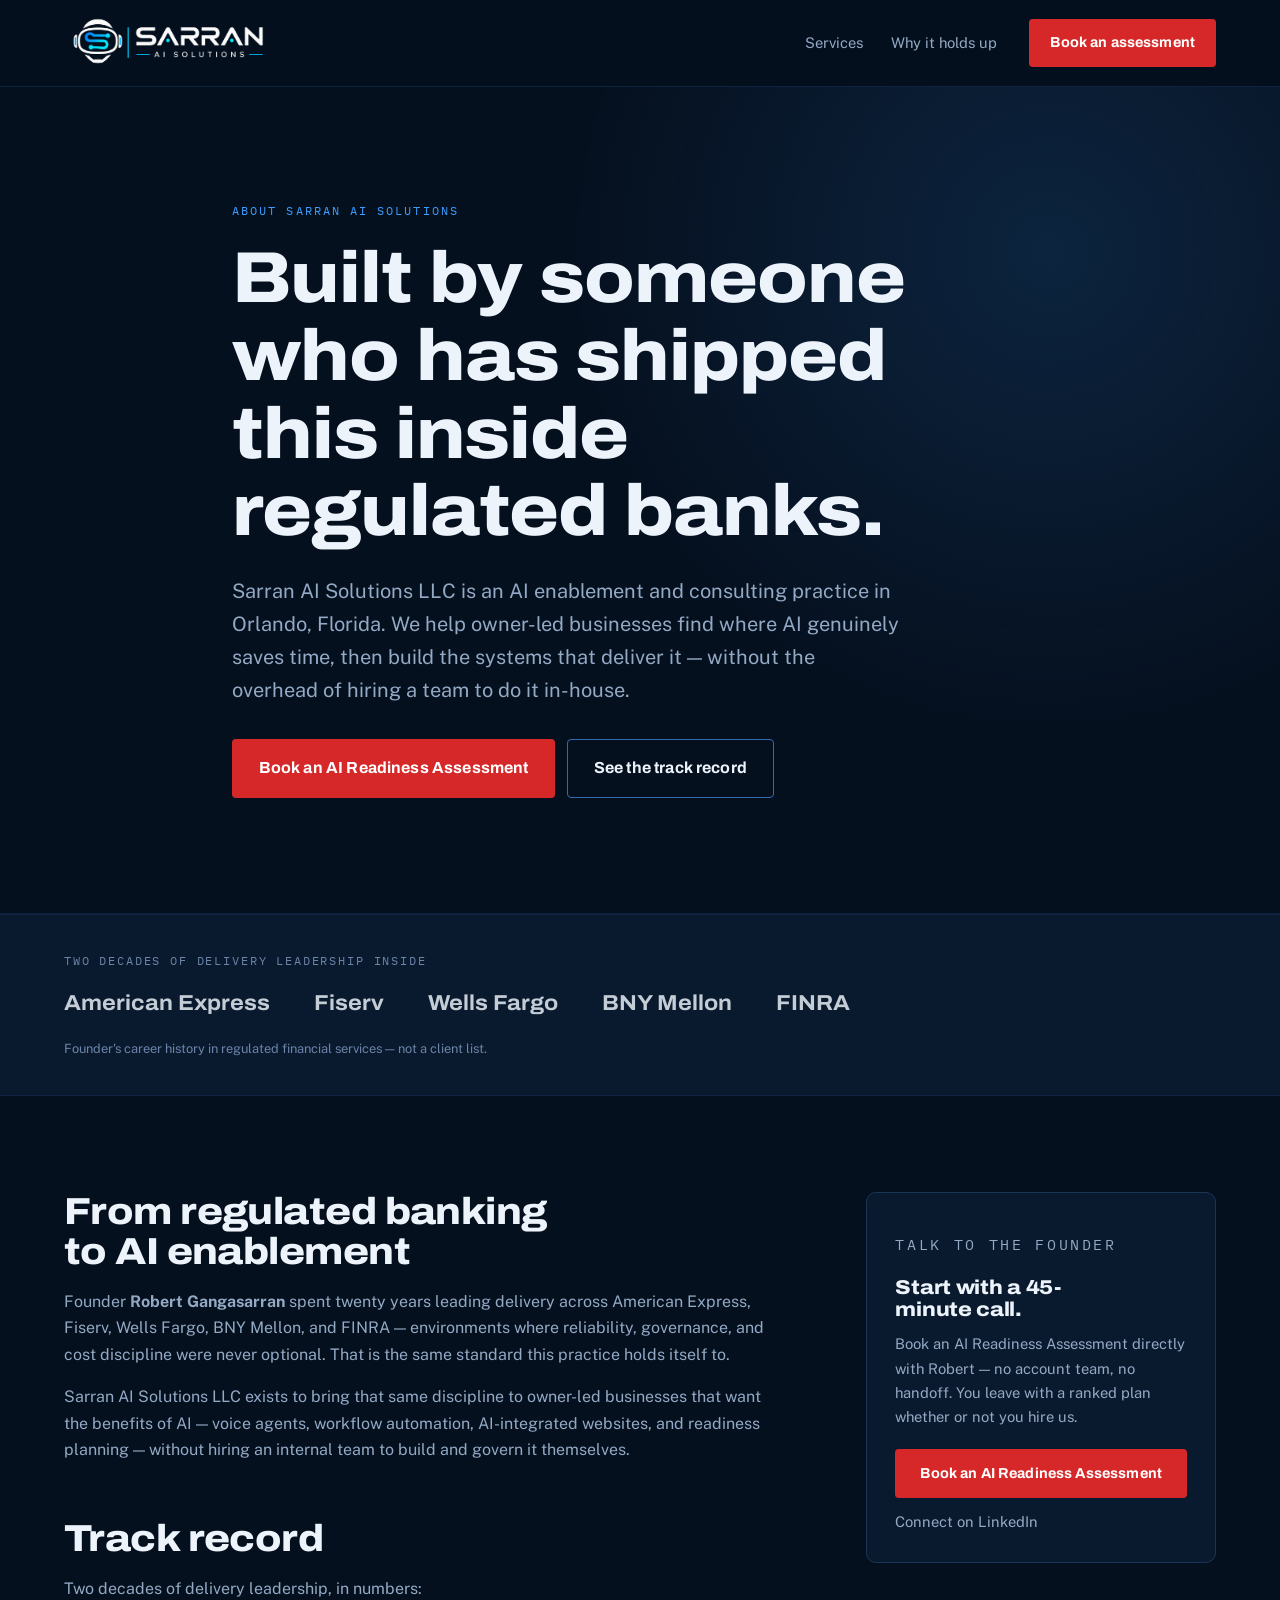
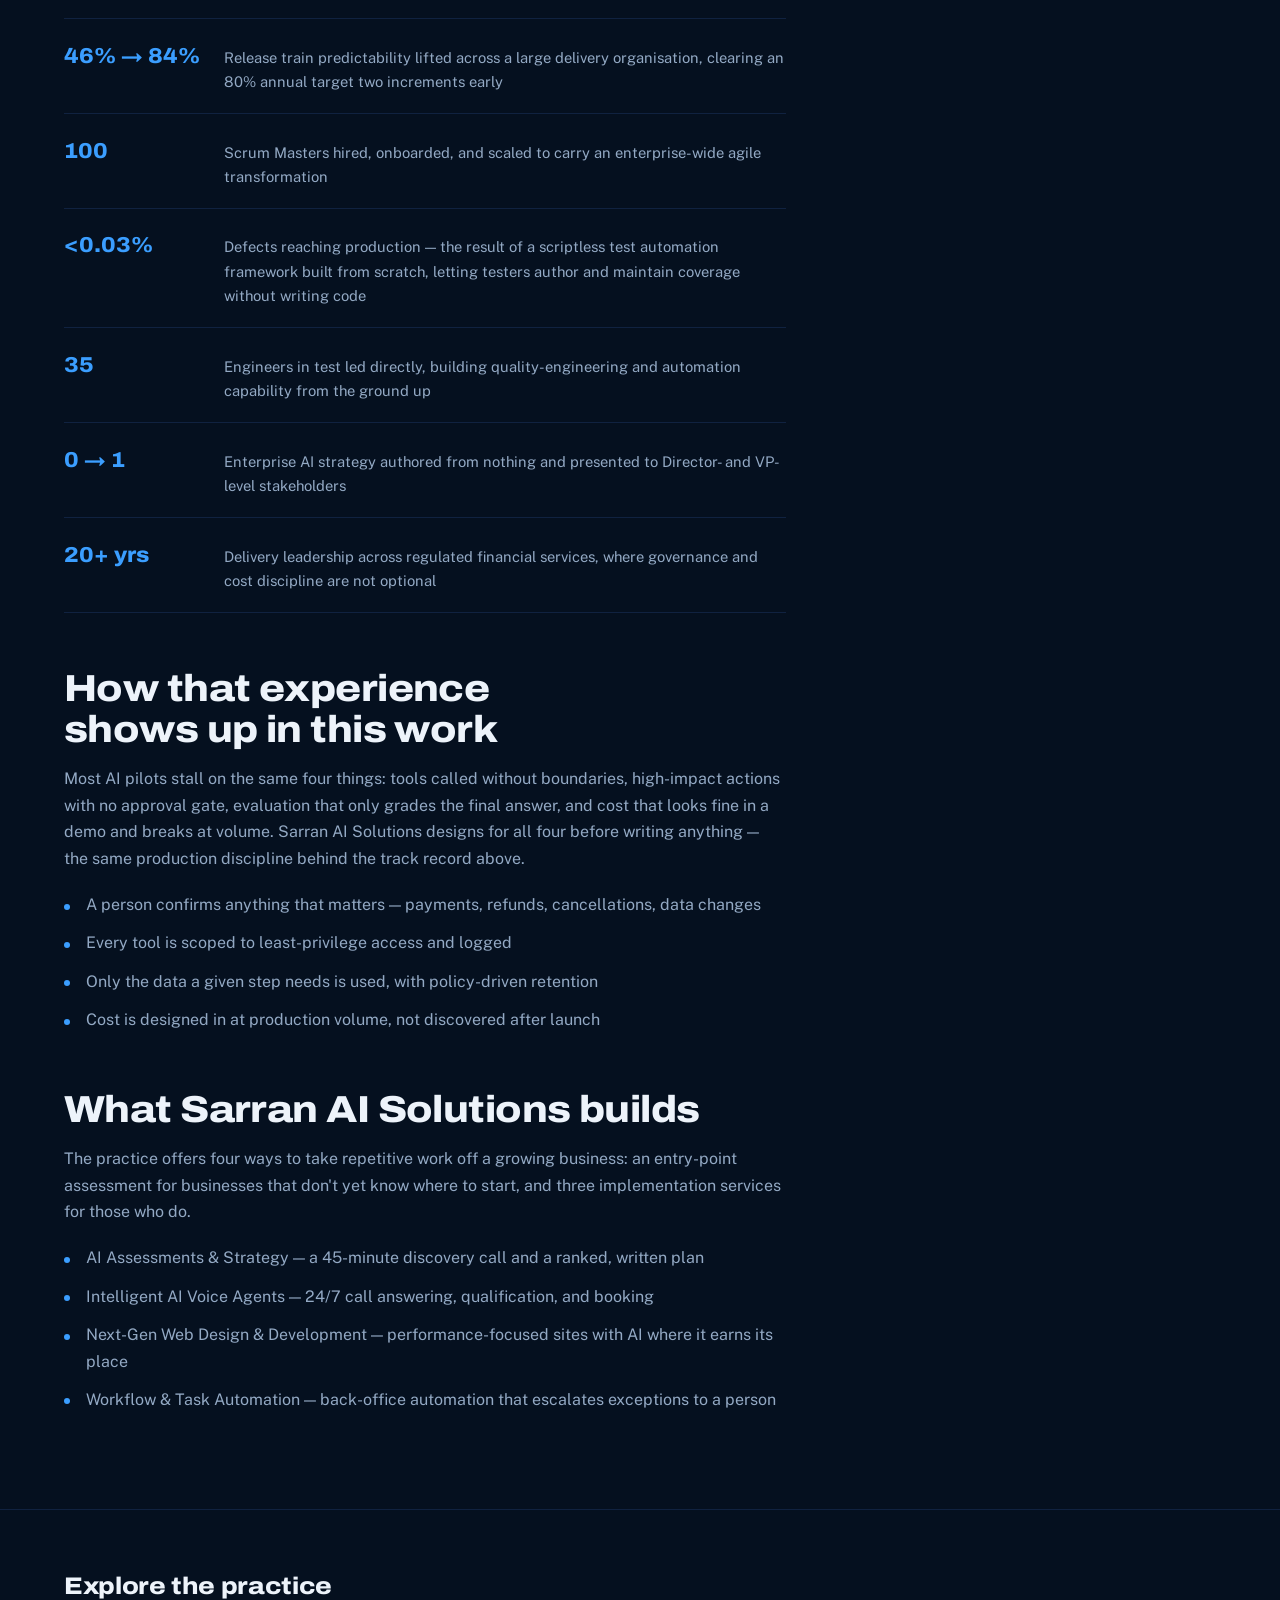
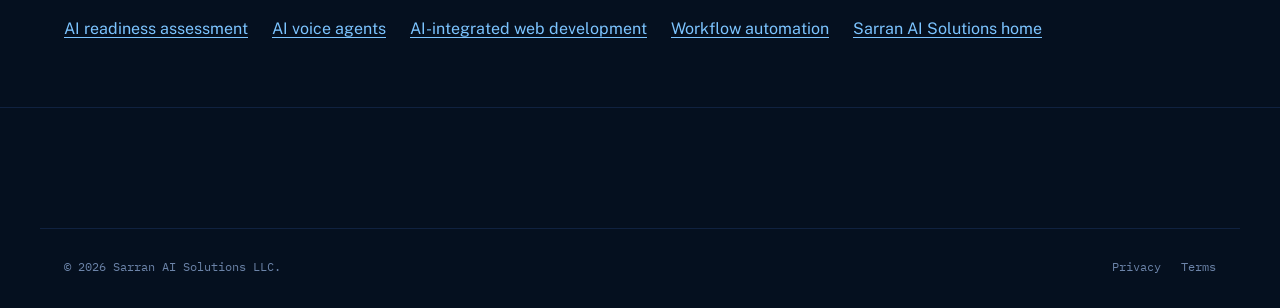
==== sarran-ai/about.html @ 3d4e2248 "Fix FAQ schema mismatch, add pricing-free schema/AEO signals, dental landing page, About/Terms pages" ====
<!DOCTYPE html>
<html lang="en">
<head>
<meta charset="utf-8">
<meta name="viewport" content="width=device-width, initial-scale=1">
<title>About | Sarran AI Solutions</title>
<meta name="description" content="Sarran AI Solutions LLC is an Orlando, FL AI enablement practice founded by Robert Gangasarran, who spent 20+ years leading delivery inside American Express, Fiserv, Wells Fargo, BNY Mellon, and FINRA.">
<meta name="robots" content="index,follow,max-snippet:-1,max-image-preview:large">
<link rel="canonical" href="https://www.sarranai.com/about.html">
<link rel="icon" href="assets/sarran-ai-robot-icon.png" type="image/png">

<meta property="og:url" content="https://www.sarranai.com/about.html">
<meta property="og:title" content="About | Sarran AI Solutions">
<meta property="og:description" content="Twenty years of delivery leadership in regulated financial services, now built into an Orlando AI enablement practice for owner-led businesses.">
<meta property="og:type" content="website">
<meta property="og:image" content="https://www.sarranai.com/assets/sarran-ai-robot-logo.png">
<meta property="og:site_name" content="Sarran AI Solutions LLC">

<script type="application/ld+json">
{
  "@context": "https://schema.org",
  "@graph": [
    {
      "@type": "WebPage",
      "@id": "https://www.sarranai.com/about.html#webpage",
      "url": "https://www.sarranai.com/about.html",
      "name": "About | Sarran AI Solutions",
      "description": "Sarran AI Solutions LLC is an Orlando, FL AI enablement practice founded by Robert Gangasarran, who spent 20+ years leading delivery inside American Express, Fiserv, Wells Fargo, BNY Mellon, and FINRA.",
      "isPartOf": { "@id": "https://www.sarranai.com/#website" },
      "about": { "@id": "https://www.sarranai.com/#founder" },
      "mainEntity": { "@id": "https://www.sarranai.com/#founder" },
      "breadcrumb": { "@id": "https://www.sarranai.com/about.html#breadcrumb" }
    },
    {
      "@type": "BreadcrumbList",
      "@id": "https://www.sarranai.com/about.html#breadcrumb",
      "itemListElement": [
        { "@type": "ListItem", "position": 1, "name": "Home", "item": "https://www.sarranai.com/" },
        { "@type": "ListItem", "position": 2, "name": "About", "item": "https://www.sarranai.com/about.html" }
      ]
    },
    {
      "@type": "Person",
      "@id": "https://www.sarranai.com/#founder",
      "name": "Robert Gangasarran",
      "jobTitle": "Founder",
      "worksFor": { "@id": "https://www.sarranai.com/#organization" },
      "url": "https://www.sarranai.com/about.html",
      "sameAs": ["https://www.linkedin.com/in/robertgangasarran"],
      "knowsAbout": ["AI strategy", "Enterprise delivery", "Quality engineering", "Workflow automation", "AI governance"],
      "description": "Founder of Sarran AI Solutions LLC. Spent twenty years leading delivery across American Express, Fiserv, Wells Fargo, BNY Mellon, and FINRA, including lifting release-train predictability from 46% to 84%, scaling a 100-person Scrum Master organization, building a scriptless test automation framework that held production defects under 0.03%, leading 35 engineers in test, and authoring an enterprise AI strategy from scratch for Director- and VP-level stakeholders."
    }
  ]
}
</script>

<link rel="preconnect" href="https://fonts.googleapis.com">
<link rel="preconnect" href="https://fonts.gstatic.com" crossorigin>
<link href="https://fonts.googleapis.com/css2?family=Archivo:wdth,wght@75..125,400..900&family=Public+Sans:wght@400;500;600&family=IBM+Plex+Mono:wght@400;500&display=swap" rel="stylesheet">
<link rel="stylesheet" href="styles.css">
</head>
<body>

<a class="skip-link" href="#main">Skip to content</a>

<header class="masthead">
  <div class="shell masthead__inner">
    <a class="brandmark masthead__brand" href="index.html" aria-label="Sarran AI Solutions home">
      <img class="brandmark__logo" src="assets/sarran-ai-robot-logo.png"
           alt="" width="2112" height="745" decoding="async" fetchpriority="high">
    </a>
    <nav class="masthead__nav" aria-label="Page navigation">
      <a href="index.html#services">Services</a>
      <a href="index.html#trust">Why it holds up</a>
    </nav>
    <a class="button button--book masthead__cta" href="index.html#book">Book an assessment</a>
  </div>
</header>

<main class="service-page" id="main">

<section class="service-hero">
  <div class="shell service-hero__inner">
    <p class="tag">About Sarran AI Solutions</p>
    <h1>Built by someone who has shipped this inside regulated banks.</h1>
    <p class="service-hero__lede">
      Sarran AI Solutions LLC is an AI enablement and consulting practice in Orlando, Florida. We
      help owner-led businesses find where AI genuinely saves time, then build the systems that
      deliver it — without the overhead of hiring a team to do it in-house.
    </p>
    <div class="service-hero__actions">
      <a class="button button--book button--lg" href="index.html#book">Book an AI Readiness Assessment</a>
      <a class="button button--quiet button--lg" href="#track-record">See the track record</a>
    </div>
  </div>
</section>

<section class="pedigree" aria-label="Founder background">
  <div class="shell pedigree__inner">
    <p class="pedigree__label">Two decades of delivery leadership inside</p>
    <ul class="pedigree__list">
      <li>American Express</li>
      <li>Fiserv</li>
      <li>Wells Fargo</li>
      <li>BNY Mellon</li>
      <li>FINRA</li>
    </ul>
    <p class="pedigree__fine">
      Founder's career history in regulated financial services — not a client list.
    </p>
  </div>
</section>

<section class="service-body">
  <div class="shell service-body__grid">
    <div class="service-copy">

      <section id="story">
        <h2>From regulated banking to AI enablement</h2>
        <p>
          Founder <strong>Robert Gangasarran</strong> spent twenty years leading delivery across
          American Express, Fiserv, Wells Fargo, BNY Mellon, and FINRA — environments where
          reliability, governance, and cost discipline were never optional. That is the same
          standard this practice holds itself to.
        </p>
        <p>
          Sarran AI Solutions LLC exists to bring that same discipline to owner-led businesses that
          want the benefits of AI — voice agents, workflow automation, AI-integrated websites, and
          readiness planning — without hiring an internal team to build and govern it themselves.
        </p>
      </section>

      <section id="track-record">
        <h2>Track record</h2>
        <p>Two decades of delivery leadership, in numbers:</p>
        <dl class="record">
          <div class="record__row">
            <dt class="record__k">46% → 84%</dt>
            <dd class="record__v">Release train predictability lifted across a large delivery organisation, clearing an 80% annual target two increments early</dd>
          </div>
          <div class="record__row">
            <dt class="record__k">100</dt>
            <dd class="record__v">Scrum Masters hired, onboarded, and scaled to carry an enterprise-wide agile transformation</dd>
          </div>
          <div class="record__row">
            <dt class="record__k">&lt;0.03%</dt>
            <dd class="record__v">Defects reaching production — the result of a scriptless test automation framework built from scratch, letting testers author and maintain coverage without writing code</dd>
          </div>
          <div class="record__row">
            <dt class="record__k">35</dt>
            <dd class="record__v">Engineers in test led directly, building quality-engineering and automation capability from the ground up</dd>
          </div>
          <div class="record__row">
            <dt class="record__k">0 → 1</dt>
            <dd class="record__v">Enterprise AI strategy authored from nothing and presented to Director- and VP-level stakeholders</dd>
          </div>
          <div class="record__row">
            <dt class="record__k">20+ yrs</dt>
            <dd class="record__v">Delivery leadership across regulated financial services, where governance and cost discipline are not optional</dd>
          </div>
        </dl>
      </section>

      <section id="approach">
        <h2>How that experience shows up in this work</h2>
        <p>
          Most AI pilots stall on the same four things: tools called without boundaries, high-impact
          actions with no approval gate, evaluation that only grades the final answer, and cost that
          looks fine in a demo and breaks at volume. Sarran AI Solutions designs for all four before
          writing anything — the same production discipline behind the track record above.
        </p>
        <ul class="service-list">
          <li>A person confirms anything that matters — payments, refunds, cancellations, data changes</li>
          <li>Every tool is scoped to least-privilege access and logged</li>
          <li>Only the data a given step needs is used, with policy-driven retention</li>
          <li>Cost is designed in at production volume, not discovered after launch</li>
        </ul>
      </section>

      <section id="services">
        <h2>What Sarran AI Solutions builds</h2>
        <p>
          The practice offers four ways to take repetitive work off a growing business: an entry-point
          assessment for businesses that don't yet know where to start, and three implementation
          services for those who do.
        </p>
        <ul class="service-list">
          <li><a href="ai-readiness-assessment.html">AI Assessments &amp; Strategy</a> — a 45-minute discovery call and a ranked, written plan</li>
          <li><a href="ai-voice-agents.html">Intelligent AI Voice Agents</a> — 24/7 call answering, qualification, and booking</li>
          <li><a href="ai-web-development.html">Next-Gen Web Design &amp; Development</a> — performance-focused sites with AI where it earns its place</li>
          <li><a href="workflow-automation.html">Workflow &amp; Task Automation</a> — back-office automation that escalates exceptions to a person</li>
        </ul>
      </section>

    </div>

    <aside class="service-aside">
      <p class="tag">Talk to the founder</p>
      <h2>Start with a 45-minute call.</h2>
      <p>
        Book an AI Readiness Assessment directly with Robert — no account team, no handoff. You
        leave with a ranked plan whether or not you hire us.
      </p>
      <a class="button button--book" href="index.html#book">Book an AI Readiness Assessment</a>
      <p>
        <a href="https://www.linkedin.com/in/robertgangasarran" target="_blank" rel="noopener noreferrer">Connect on LinkedIn</a>
      </p>
    </aside>
  </div>
</section>

<section class="service-related">
  <div class="shell">
    <h2>Explore the practice</h2>
    <div class="service-related__links">
      <a href="ai-readiness-assessment.html">AI readiness assessment</a>
      <a href="ai-voice-agents.html">AI voice agents</a>
      <a href="ai-web-development.html">AI-integrated web development</a>
      <a href="workflow-automation.html">Workflow automation</a>
      <a href="index.html">Sarran AI Solutions home</a>
    </div>
  </div>
</section>

</main>

<footer class="foot">
  <div class="shell foot__base">
    <p>© 2026 Sarran AI Solutions LLC.</p>
    <div class="foot__base-links"><a href="privacy.html">Privacy</a><a href="terms.html">Terms</a></div>
  </div>
</footer>

</body>
</html>
---- sarran-ai/styles.css ----
/* ==========================================================================
   Sarran AI Solutions LLC
   Dark, enterprise-futurist. The ground is a blue-black rather than a neutral
   near-black, so every surface carries the hue. Red stays reserved exclusively
   for booking CTAs, per the brand rule.

   Palette is defined once, here. Every colour below is a token reference —
   swapping the hue is an edit to this block alone.
   ========================================================================== */

/* --- Tokens -------------------------------------------------------------- */
:root {
  /* Ground: blue-black, deepening through raised surfaces */
  --void:      #05101F;
  --surface:   #0A1A2E;
  --panel:     #12294A;   /* cards on dark */
  --line:      #1B3557;
  --line-input:#366AAE;   /* control borders: 3.19:1 on --surface (WCAG 1.4.11) */
  --line-soft: #102240;

  /* Accent: bright azure, for accents on dark surfaces */
  --accent:      #3B9EFF;
  --accent-lift: #7CC4FF;
  --accent-dim:  rgba(59, 158, 255, .14);

  /* Ink */
  --ink:       #EDF3FA;
  --muted:     #93A9C4;
  --faint:     #6C84A9;   /* AA on both grounds: 4.59 surface, 5.01 void */

  /* Action — brand rule: red is the single deliberate action color */
  --red:       #D62828;
  --red-lift:  #E23B3B;

  --display: "Archivo", "Segoe UI", sans-serif;
  --body:    "Public Sans", Calibri, Arial, sans-serif;
  --mono:    "IBM Plex Mono", ui-monospace, Menlo, monospace;

  --shell: 1200px;
  --pad:   1.5rem;
  --r:     4px;
  --r-lg:  10px;

  --bar:   86px;
}

/* --- Base ---------------------------------------------------------------- */
*, *::before, *::after { box-sizing: border-box; }

html {
  scroll-behavior: smooth;
  scroll-padding-top: calc(var(--bar) + 1rem);
  -webkit-text-size-adjust: 100%;
}

body {
  margin: 0;
  background: var(--void);
  color: var(--ink);
  font-family: var(--body);
  font-size: 1rem;
  line-height: 1.65;
  -webkit-font-smoothing: antialiased;
}

h1, h2, h3 {
  font-family: var(--display);
  font-weight: 800;
  font-stretch: 112%;
  letter-spacing: -.015em;
  line-height: 1.08;
  margin: 0;
  text-wrap: balance;
}

p { margin: 0; }
img { display: block; max-width: 100%; height: auto; }
/* must outrank any component `display` rule (e.g. .drawer) */
[hidden] { display: none !important; }
ul, ol { margin: 0; padding: 0; list-style: none; }
a { color: inherit; text-decoration: none; }

:focus-visible {
  outline: 2px solid var(--accent-lift);
  outline-offset: 3px;
  border-radius: 2px;
}

.shell {
  width: 100%;
  max-width: var(--shell);
  margin-inline: auto;
  padding-inline: var(--pad);
}

.skip-link {
  position: absolute; left: -9999px; top: 0; z-index: 200;
  background: var(--accent); color: var(--void);
  padding: .75rem 1rem; font-weight: 600;
}
.skip-link:focus { left: .5rem; top: .5rem; }

/* --- Shared type devices ------------------------------------------------- */
.tag {
  font-family: var(--mono);
  font-size: .72rem;
  letter-spacing: .18em;
  text-transform: uppercase;
  color: var(--accent);
  margin-bottom: 1.25rem;
}

.lede { max-width: 42rem; margin-bottom: 3.5rem; }
.lede__title { font-size: clamp(1.85rem, 4vw, 3rem); }
.lede__sub { color: var(--muted); margin-top: 1rem; font-size: 1.05rem; }

/* --- Buttons ------------------------------------------------------------- */
.button {
  display: inline-flex;
  align-items: center;
  justify-content: center;
  font-family: var(--display);
  font-weight: 700;
  font-stretch: 100%;
  font-size: .9rem;
  letter-spacing: .01em;
  padding: .7rem 1.25rem;
  border: 1px solid transparent;
  border-radius: var(--r);
  cursor: pointer;
  min-height: 44px;
  transition: background-color .18s ease, border-color .18s ease, color .18s ease, transform .12s ease;
}
.button--lg { padding: .95rem 1.6rem; font-size: 1rem; }

/* Red — booking only */
.button--book { background: var(--red); color: #fff; }
.button--book:hover { background: var(--red-lift); }
.button--book:active { background: #B91F1F; transform: translateY(1px); }

.button--quiet { border-color: var(--line-input); color: var(--ink); }
.button--quiet:hover { border-color: var(--accent); color: var(--accent); }
.button--quiet:active { background: var(--accent-dim); transform: translateY(1px); }
.button:disabled,
.button[aria-disabled="true"] {
  cursor: not-allowed;
  filter: saturate(.55);
  transform: none;
}
.button--book:disabled,
.button--book[aria-disabled="true"] { background: #8F3038; color: #fff; }
.button--quiet:disabled,
.button--quiet[aria-disabled="true"] { border-color: var(--line-input); color: var(--muted); }

/* --- Masthead ------------------------------------------------------------ */
.masthead {
  position: fixed;
  inset: 0 0 auto 0;
  z-index: 100;
  background: rgba(5, 16, 31, .82);
  backdrop-filter: blur(14px);
  border-bottom: 1px solid var(--line-soft);
  transition: transform .3s ease;
}
.masthead[data-tucked="true"] { transform: translateY(-100%); }

.masthead__inner {
  display: flex;
  align-items: center;
  gap: 2rem;
  min-height: var(--bar);
}

/* Horizontal robot logo. The transparent artwork includes the complete
   wordmark, so it remains a single, scalable brand asset at every breakpoint. */
.brandmark { display: inline-flex; align-items: center; flex: 0 0 auto; }

.brandmark__logo {
  width: clamp(11rem, 17vw, 13rem);
  height: auto;
  flex: 0 0 auto;
}

.brandmark--lg .brandmark__logo { width: min(100%, 15rem); }

.masthead__nav {
  display: flex;
  gap: 1.75rem;
  margin-left: auto;
  font-size: .92rem;
  color: var(--muted);
}
.masthead__nav a {
  display: inline-flex;
  align-items: center;
  justify-content: center;
  min-width: 44px;
  min-height: 44px;
  transition: color .18s ease;
}
.masthead__nav a:hover { color: var(--accent); }
.masthead__nav a:active { color: var(--accent-lift); }

.masthead__toggle {
  display: none;
  flex-direction: column;
  gap: 5px;
  margin-left: auto;
  min-width: 44px;
  min-height: 44px;
  padding: .65rem;
  background: none;
  border: 0;
  cursor: pointer;
}
.masthead__toggle span { display: block; width: 22px; height: 1.5px; background: var(--ink); }

.drawer {
  display: flex;
  flex-direction: column;
  gap: 1rem;
  padding: 1rem var(--pad) 1.75rem;
  border-top: 1px solid var(--line-soft);
  background: var(--surface);
}
.drawer a { display: inline-flex; align-items: center; min-height: 44px; color: var(--muted); }
.drawer a:active { color: var(--accent-lift); }
.drawer .button { color: #fff; }

/* --- Hero ---------------------------------------------------------------- */
.hero {
  padding-top: calc(var(--bar) + 5rem);
  padding-bottom: 5.5rem;
  position: relative;
  overflow: hidden;
}
/* single ambient bloom, no cursor tracking */
.hero::before {
  content: "";
  position: absolute;
  top: -22%; right: -12%;
  width: 46rem; height: 46rem;
  background: radial-gradient(circle, rgba(59, 158, 255, .13), transparent 62%);
  pointer-events: none;
}

.hero__grid {
  position: relative;
  display: grid;
  grid-template-columns: 1fr 1fr;
  gap: 4rem;
  align-items: center;
}

.hero__title { font-size: clamp(2.4rem, 5.4vw, 4.1rem); }

.hero__lede {
  color: var(--muted);
  font-size: 1.12rem;
  margin-top: 1.5rem;
  max-width: 32rem;
}

.hero__actions { display: flex; flex-wrap: wrap; gap: .75rem; margin-top: 2.25rem; }

.hero__note {
  font-family: var(--mono);
  font-size: .78rem;
  color: var(--faint);
  margin-top: 1.5rem;
}

/* --- Signature: the call sheet ------------------------------------------- */
.callsheet {
  margin: 0;
  background: linear-gradient(180deg, var(--surface), #071528);
  border: 1px solid var(--line);
  border-radius: var(--r-lg);
  box-shadow: 0 30px 70px -30px rgba(0, 0, 0, .85), 0 0 0 1px rgba(59, 158, 255, .06);
  overflow: hidden;
}

.callsheet__head {
  display: flex;
  align-items: center;
  gap: .6rem;
  padding: .85rem 1.1rem;
  border-bottom: 1px solid var(--line-soft);
  font-family: var(--mono);
  font-size: .72rem;
  letter-spacing: .1em;
  text-transform: uppercase;
  color: var(--faint);
}
.callsheet__pip {
  width: 7px; height: 7px; border-radius: 50%;
  background: var(--accent);
  box-shadow: 0 0 0 0 rgba(59, 158, 255, .55);
  animation: pip 2.4s ease-out infinite;
}
@keyframes pip {
  0%   { box-shadow: 0 0 0 0 rgba(59, 158, 255, .5); }
  70%  { box-shadow: 0 0 0 9px rgba(59, 158, 255, 0); }
  100% { box-shadow: 0 0 0 0 rgba(59, 158, 255, 0); }
}
.callsheet__clock { margin-left: auto; color: var(--accent); }

.callsheet__log { padding: 1.1rem 1.1rem .5rem; display: grid; gap: .9rem; }

.line {
  display: grid;
  grid-template-columns: 3.2rem 4.2rem 1fr;
  gap: .75rem;
  align-items: baseline;
  font-size: .9rem;
}
/* JS adds .is-typed progressively; without JS every line is visible. */
.line[data-armed] { opacity: 0; transform: translateY(6px); }
.line.is-typed { opacity: 1; transform: none; transition: opacity .45s ease, transform .45s ease; }

.line__t { font-family: var(--mono); font-size: .72rem; color: var(--faint); }
.line__who {
  justify-self: start;   /* keeps the BOOKED chip tight to its label */
  font-family: var(--mono);
  font-size: .68rem;
  letter-spacing: .12em;
  text-transform: uppercase;
  color: var(--faint);
}
.line__who--agent { color: var(--accent); }
/* The chip's own padding would indent its label 5.6px past the AGENT/CALLER
   labels above it. Pull the box left by exactly that padding so the text
   optically aligns down the column. */
.line__who--sys {
  color: var(--void);
  background: var(--accent);
  padding: .1rem .35rem;
  margin-left: -.35rem;
  border-radius: 2px;
}
.line__say { color: var(--muted); }

.line--done { padding-top: .9rem; border-top: 1px dashed var(--line); }
.line--done .line__say { color: var(--ink); font-weight: 600; }

.callsheet__foot {
  padding: .5rem 1.1rem 1.1rem;
  font-family: var(--mono);
  font-size: .68rem;
  color: var(--faint);
}

/* --- Pedigree strip ------------------------------------------------------ */
.pedigree {
  border-block: 1px solid var(--line-soft);
  background: var(--surface);
  padding-block: 2.25rem;
}
.pedigree__label {
  font-family: var(--mono);
  font-size: .72rem;
  letter-spacing: .16em;
  text-transform: uppercase;
  color: var(--faint);
  margin-bottom: 1rem;
}
.pedigree__list {
  display: flex;
  flex-wrap: wrap;
  gap: 1rem 2.75rem;
  font-family: var(--display);
  font-weight: 700;
  font-stretch: 108%;
  font-size: clamp(1rem, 2vw, 1.35rem);
  color: var(--ink);
  opacity: .82;
}
.pedigree__fine { margin-top: 1rem; font-size: .8rem; color: var(--faint); }

/* --- Services ------------------------------------------------------------ */
.services { padding-block: 7rem; }

.services__grid {
  display: grid;
  grid-template-columns: repeat(2, 1fr);
  gap: 1px;
  background: var(--line-soft);
  border: 1px solid var(--line-soft);
  border-radius: var(--r-lg);
  overflow: hidden;
}

.offer {
  background: var(--void);
  padding: 2.5rem;
  transition: background-color .25s ease;
}
.offer:hover { background: var(--surface); }

.offer__kind {
  font-family: var(--mono);
  font-size: .68rem;
  letter-spacing: .16em;
  text-transform: uppercase;
  color: var(--accent);
  margin-bottom: 1rem;
}
.offer__name { font-size: 1.5rem; margin-bottom: .9rem; }
.offer__body { color: var(--muted); }

.offer__points { margin-top: 1.5rem; display: grid; gap: .55rem; }
.offer__points li {
  position: relative;
  padding-left: 1.4rem;
  font-size: .92rem;
  color: var(--ink);
}
.offer__points li::before {
  content: "";
  position: absolute; left: 0; top: .62em;
  width: 6px; height: 1.5px;
  background: var(--accent);
}

.offer__details {
  margin-top: 1.75rem;
  border-top: 1px solid var(--line-input);
}
.offer__details summary {
  min-height: 52px;
  display: flex;
  align-items: center;
  justify-content: space-between;
  gap: 1rem;
  color: var(--accent-lift);
  font-family: var(--mono);
  font-size: .76rem;
  font-weight: 500;
  letter-spacing: .1em;
  text-transform: uppercase;
  cursor: pointer;
  list-style: none;
}
.offer__details summary::-webkit-details-marker { display: none; }
.offer__details summary::after {
  content: "+";
  color: var(--accent);
  font-size: 1.25rem;
  line-height: 1;
}
.offer__details[open] summary::after { content: "−"; }
.offer__details summary:hover { color: var(--ink); }
.offer__details summary:active { color: var(--accent); }
.offer__more { padding: .25rem 0 .5rem; }
.offer__more p { color: var(--muted); }
.offer__more p + p { margin-top: 1rem; }

/* --- Process ------------------------------------------------------------- */
.how {
  padding-block: 7rem;
  border-top: 1px solid var(--line-soft);
  background: var(--surface);
}

.how__track {
  display: grid;
  grid-template-columns: repeat(4, 1fr);
  gap: 2rem;
}

/* the connecting line encodes that this really is a sequence */
.phase { position: relative; padding-top: 2rem; border-top: 1px solid var(--line); }
.phase::before {
  content: "";
  position: absolute; top: -4px; left: 0;
  width: 7px; height: 7px;
  background: var(--accent);
  border-radius: 50%;
}
.phase__n {
  font-family: var(--mono);
  font-size: .7rem;
  letter-spacing: .14em;
  text-transform: uppercase;
  color: var(--accent);
  margin-bottom: .6rem;
}
.phase__name { font-size: 1.25rem; }
.phase__when { font-family: var(--mono); font-size: .72rem; color: var(--faint); margin: .35rem 0 .8rem; }
.phase__body { color: var(--muted); font-size: .95rem; }

/* --- Trust --------------------------------------------------------------- */
.trust { padding-block: 7rem; }

.trust__grid {
  display: grid;
  grid-template-columns: 1fr 1.05fr;
  gap: 4.5rem;
  align-items: start;
}
.trust__intro .lede__title { margin-bottom: 1.25rem; }
.trust__body { color: var(--muted); margin-bottom: 2rem; }

.trust__list { display: grid; gap: 1px; background: var(--line-soft); }
.rule { background: var(--void); padding: 1.75rem 0 1.75rem 1.5rem; border-left: 2px solid var(--line); }
.rule:hover { border-left-color: var(--accent); }
.rule__name { font-size: 1.1rem; margin-bottom: .5rem; }
.rule__body { color: var(--muted); font-size: .95rem; }

/* --- FAQ ----------------------------------------------------------------- */
.faq { padding-block: 7rem; border-top: 1px solid var(--line-soft); background: var(--surface); }
.faq__grid { display: grid; grid-template-columns: minmax(0, .8fr) minmax(0, 1.2fr); gap: 5rem; align-items: start; }
.faq__lede { position: sticky; top: calc(var(--bar) + 2rem); margin-bottom: 0; }
.faq__list { border-top: 1px solid var(--line-input); }
.faq__item { border-bottom: 1px solid var(--line-input); }
.faq__item h3 {
  min-height: 64px;
  display: flex;
  align-items: center;
  gap: 1rem;
  padding: 1rem 0 .5rem;
  color: var(--ink);
  font-family: var(--display);
  font-size: 1.08rem;
  font-weight: 700;
}
.faq__item p { color: var(--muted); max-width: 66ch; padding: 0 0 1.4rem; }

/* --- About --------------------------------------------------------------- */
.about { padding-block: 7rem; }
.about__grid { display: grid; grid-template-columns: 1fr 1fr; gap: 4.5rem; align-items: start; }
.about__copy .lede__title { margin-bottom: 1.5rem; }
.about__copy p { color: var(--muted); }
.about__copy p + p { margin-top: 1rem; }
.about__copy strong { color: var(--ink); font-weight: 600; }

/* Track record. Every key is a short figure, so the term column stays narrow. */
.record { margin: 0; display: grid; gap: 0; }
.record__row {
  display: grid;
  grid-template-columns: 8.5rem 1fr;
  gap: 1.5rem;
  padding: 1.2rem 0;
  border-top: 1px solid var(--line-soft);
  align-items: baseline;
}
.record__row:last-child { border-bottom: 1px solid var(--line-soft); }
.record__k {
  font-family: var(--display);
  font-weight: 800;
  font-stretch: 108%;
  font-size: 1.35rem;
  color: var(--accent);
  white-space: nowrap;   /* keep "46% → 84%" on one line */
}
.record__v { margin: 0; color: var(--muted); font-size: .92rem; }

/* --- Booking ------------------------------------------------------------- */
.book {
  padding-block: 7rem;
  border-top: 1px solid var(--line-soft);
  background:
    radial-gradient(60rem 26rem at 50% 0%, rgba(59, 158, 255, .11), transparent 70%),
    var(--surface);
}
.book__inner { max-width: 44rem; text-align: center; }
.book .tag { margin-inline: auto; }
.book__title { font-size: clamp(2rem, 4.4vw, 3.2rem); }
/* Typewriter. The real text stays in flow to hold the block's height at every
   width — no reflow jump as characters land — and is only faded out once JS
   arms it, so with JS off the headline simply renders. opacity (not
   visibility/clip) keeps it in the accessibility tree to be read normally. */
.tw { position: relative; display: block; }
.tw[data-armed] .tw__real { opacity: 0; }
.tw__type { position: absolute; inset: 0; }
.tw:not([data-armed]) .tw__type { display: none; }

.tw__caret {
  display: inline-block;
  width: .055em;
  height: .82em;
  margin-left: .07em;
  background: var(--accent);
  vertical-align: -.05em;
  animation: caret 1.05s steps(1) infinite;
}
@keyframes caret { 50% { opacity: 0; } }
.tw.is-done .tw__caret { animation: none; opacity: 0; }

.book__sub { color: var(--muted); margin-top: 1.25rem; font-size: 1.08rem; }
.book__actions { display: flex; flex-wrap: wrap; gap: .75rem; justify-content: center; margin-top: 2.25rem; }
.book__fine { font-family: var(--mono); font-size: .75rem; color: var(--faint); margin-top: 1.5rem; }

/* --- Booking form --------------------------------------------------------- */
.book__panel { margin-top: 2.5rem; text-align: left; }
.book__panel[hidden] { display: none; }

/* collapse/expand animation, only once JS has armed the panel */
.book__panel.is-collapsible {
  overflow: hidden;
  animation: panelIn .32s cubic-bezier(.22, .8, .3, 1);
}
@keyframes panelIn {
  from { opacity: 0; transform: translateY(-8px); }
  to   { opacity: 1; transform: none; }
}

.bform {
  background: var(--void);
  border: 1px solid var(--line);
  border-radius: var(--r-lg);
  padding: 2rem;
}
.bform__title { font-size: 1.25rem; margin-bottom: .35rem; }
.bform__intro { color: var(--muted); font-size: .95rem; margin-bottom: 1.75rem; }

.bform__grid {
  display: grid;
  grid-template-columns: 1fr 1fr;
  gap: 1.15rem 1.25rem;
}
.field--wide { grid-column: 1 / -1; }

.field { display: flex; flex-direction: column; }
.field label {
  font-size: .88rem;
  font-weight: 500;
  color: var(--ink);
  margin-bottom: .4rem;
}
.field__req {
  font-family: var(--mono);
  font-size: .6rem;
  letter-spacing: .14em;
  text-transform: uppercase;
  color: var(--accent);
  margin-left: .35rem;
}
.field__hint {
  font-size: .84rem;
  color: var(--muted);
  margin-bottom: .5rem;
}

.field input,
.field textarea {
  font-family: var(--body);
  font-size: .95rem;
  color: var(--ink);
  background: var(--surface);
  /* --line-input, not --line: control borders need 3:1 (WCAG 1.4.11).
     #366AAE measures 3.19:1 on --surface; --line is only 1.41:1. */
  border: 1px solid var(--line-input);
  border-radius: var(--r);
  padding: .7rem .8rem;
  width: 100%;
  transition: border-color .16s ease;
}
.field textarea { resize: vertical; min-height: 6.5rem; }
.field input::placeholder { color: var(--faint); }
.field input:hover,
.field textarea:hover { border-color: var(--accent); }

.field input[aria-invalid="true"],
.field textarea[aria-invalid="true"] { border-color: var(--red-lift); }

.field__err {
  font-size: .82rem;
  color: var(--red-lift);
  margin-top: .35rem;
}
.field__err[hidden] { display: none; }

.bform__foot {
  display: flex;
  flex-wrap: wrap;
  align-items: center;
  gap: 1rem;
  margin-top: 1.75rem;
}
.bform__note { font-size: .8rem; color: var(--faint); margin: 0; }
.bform__note a { color: var(--accent-lift); text-decoration: underline; text-underline-offset: .18em; }

.bform__status {
  margin-top: 1rem;
  font-size: .9rem;
  color: var(--muted);
}
.bform__status:empty { display: none; }
.bform__status[data-state="error"] { color: var(--red-lift); }
.bform__status[data-state="ok"] { color: var(--accent); }

/* --- Footer -------------------------------------------------------------- */
.foot { border-top: 1px solid var(--line-soft); padding-block: 4rem 2rem; }

.foot__grid {
  display: grid;
  grid-template-columns: 1.6fr 1fr 1fr 1fr;
  gap: 3rem;
}
.foot__brand .brandmark { margin-bottom: 1.25rem; }
.foot__brand p { color: var(--faint); font-size: .9rem; max-width: 26ch; }

.foot__col { display: flex; flex-direction: column; gap: .7rem; }
.foot__col h3 {
  font-family: var(--mono);
  font-size: .7rem;
  font-weight: 500;
  font-stretch: normal;
  letter-spacing: .16em;
  text-transform: uppercase;
  color: var(--faint);
  margin-bottom: .35rem;
}
.foot__col a, .foot__col span { color: var(--muted); font-size: .9rem; }
.foot__col a { display: inline-flex; align-items: center; min-height: 44px; transition: color .18s ease; }
.foot__col a:hover { color: var(--accent); }
.foot__col a:active { color: var(--accent-lift); }

/* --- Legal pages --------------------------------------------------------- */
.legal { min-height: 100vh; padding: calc(var(--bar) + 4rem) 0 6rem; }
.legal__inner { max-width: 48rem; }
.legal__back { display: inline-flex; min-height: 44px; align-items: center; color: var(--accent-lift); margin-bottom: 2rem; }
.legal__back:active { color: var(--ink); }
.legal h1 { font-size: clamp(2.3rem, 5vw, 4rem); margin-bottom: 1rem; }
.legal h2 { font-size: 1.35rem; margin: 2.5rem 0 .75rem; }
.legal p, .legal li { color: var(--muted); }
.legal p + p { margin-top: 1rem; }
.legal ul { list-style: disc; padding-left: 1.25rem; }
.legal li + li { margin-top: .5rem; }
.legal a { color: var(--accent-lift); text-decoration: underline; text-decoration-thickness: .08em; text-underline-offset: .18em; }
.legal__return { display: inline-flex; min-height: 44px; align-items: center; }
.legal__date { font-family: var(--mono); font-size: .78rem; color: var(--faint); }

/* --- Service landing pages ---------------------------------------------- */
.service-page { padding-top: var(--bar); }

.service-hero {
  padding-block: clamp(4.5rem, 9vw, 7.5rem);
  background:
    radial-gradient(circle at 82% 20%, rgba(59, 158, 255, .14), transparent 30rem),
    var(--void);
  border-bottom: 1px solid var(--line-soft);
}
.service-hero__inner { max-width: 54rem; }
.service-hero h1 { font-size: clamp(2.45rem, 6vw, 4.5rem); max-width: 15ch; }
.service-hero__lede { color: var(--muted); font-size: clamp(1.05rem, 2vw, 1.25rem); max-width: 42rem; margin-top: 1.5rem; }
.service-hero__actions { display: flex; flex-wrap: wrap; gap: .75rem; margin-top: 2rem; }

.service-facts {
  display: grid;
  grid-template-columns: repeat(3, 1fr);
  gap: 1px;
  background: var(--line-soft);
  border-bottom: 1px solid var(--line-soft);
}
.service-fact { background: var(--surface); padding: 1.5rem var(--pad); }
.service-fact strong { display: block; color: var(--ink); font-family: var(--display); font-size: 1.05rem; }
.service-fact span { display: block; color: var(--faint); font-size: .85rem; margin-top: .25rem; }

.service-body { padding-block: 6rem; }
.service-body__grid { display: grid; grid-template-columns: minmax(0, 1.55fr) minmax(16rem, .75fr); gap: 5rem; align-items: start; }
.service-copy { display: grid; gap: 3.5rem; }
.service-copy section { display: grid; gap: 1rem; }
.service-copy h2 { font-size: clamp(1.65rem, 3vw, 2.35rem); }
.service-copy p { color: var(--muted); }
.service-list { display: grid; gap: .75rem; margin-top: .25rem; }
.service-list li { position: relative; padding-left: 1.35rem; color: var(--muted); }
.service-list li::before { content: ""; position: absolute; left: 0; top: .72em; width: 6px; height: 6px; background: var(--accent); border-radius: 50%; }

.service-aside { position: sticky; top: calc(var(--bar) + 2rem); border: 1px solid var(--line); border-radius: var(--r-lg); padding: 1.75rem; background: var(--surface); }
.service-aside h2 { font-size: 1.25rem; }
.service-aside p { color: var(--muted); font-size: .92rem; margin-top: .75rem; }
.service-aside .button { width: 100%; margin-top: 1.25rem; }

.service-faq { display: grid; gap: 1px; border: 1px solid var(--line-soft); background: var(--line-soft); border-radius: var(--r-lg); overflow: hidden; }
.service-faq details { background: var(--surface); padding: 1.2rem 1.35rem; }
.service-faq summary { cursor: pointer; color: var(--ink); font-weight: 600; }
.service-faq p { margin-top: .75rem; }

.service-related { padding-block: 4rem; border-top: 1px solid var(--line-soft); }
.service-related__links { display: flex; flex-wrap: wrap; gap: .75rem 1.5rem; margin-top: 1rem; }
.service-related a { color: var(--accent-lift); text-decoration: underline; text-underline-offset: .2em; }

.offer__link {
  display: inline-flex;
  align-items: center;
  gap: .5rem;
  min-height: 44px;
  margin-top: 1rem;
  color: var(--accent-lift);
  font-weight: 600;
  text-decoration: underline;
  text-underline-offset: .2em;
}
.offer__link:hover { color: var(--accent); }
.offer__link:active { color: var(--ink); }

.foot__base {
  display: flex;
  align-items: center;
  justify-content: space-between;
  gap: 1rem;
  margin-top: 3.5rem;
  padding-top: 1.75rem;
  border-top: 1px solid var(--line-soft);
  font-family: var(--mono);
  font-size: .74rem;
  color: var(--faint);
}
.foot__loc { color: var(--faint); }
.foot__base-links { display: flex; gap: 1.25rem; }
.foot__base-links a { color: var(--faint); transition: color .18s ease; }
.foot__base-links a:hover { color: var(--accent); }

/* --- Scroll reveal ------------------------------------------------------- */
[data-reveal] { opacity: 0; transform: translateY(18px); }
[data-reveal].is-in {
  opacity: 1;
  transform: none;
  transition: opacity .6s ease, transform .6s cubic-bezier(.22, .8, .3, 1);
}

/* --- Responsive ---------------------------------------------------------- */
@media (max-width: 1040px) {
  .hero__grid,
  .trust__grid,
  .faq__grid,
  .about__grid { grid-template-columns: 1fr; gap: 3rem; }
  .faq__lede { position: static; }
  .how__track { grid-template-columns: repeat(2, 1fr); gap: 2.5rem; }
  .foot__grid { grid-template-columns: 1fr 1fr; gap: 2.5rem; }
}

@media (max-width: 860px) {
  .masthead__nav, .masthead__cta { display: none; }
  .masthead__toggle { display: flex; }
  .service-body__grid { grid-template-columns: 1fr; gap: 3rem; }
  .service-aside { position: static; }
}

@media (max-width: 680px) {
  .brandmark__logo { width: 10.75rem; }
  .service-facts { grid-template-columns: 1fr; }
  .service-body { padding-block: 4.5rem; }
  .hero { padding-top: calc(var(--bar) + 3rem); padding-bottom: 4rem; }
  .services, .how, .trust, .faq, .about, .book { padding-block: 4.5rem; }
  .services__grid { grid-template-columns: 1fr; }
  .offer { padding: 2rem 1.5rem; }
  .how__track { grid-template-columns: 1fr; }
  .foot__grid { grid-template-columns: 1fr; }
  .record__row { grid-template-columns: 1fr; gap: .35rem; }
  .bform { padding: 1.5rem 1.25rem; }
  .bform__grid { grid-template-columns: 1fr; }
  .bform__foot .button { width: 100%; }
  .line { grid-template-columns: 2.9rem 1fr; }
  .line__say { grid-column: 1 / -1; }
  .hero__actions .button, .book__actions .button { width: 100%; }
}

/* --- Reduced motion ------------------------------------------------------ */
@media (prefers-reduced-motion: reduce) {
  html { scroll-behavior: auto; }
  *, *::before, *::after {
    animation-duration: .001ms !important;
    animation-iteration-count: 1 !important;
    transition-duration: .001ms !important;
  }
  [data-reveal], .line[data-armed] { opacity: 1 !important; transform: none !important; }
}

/* honeypot — off-screen for sighted users, ignored by AT, filled only by bots */
.bform__honey {
  position: absolute !important;
  left: -9999px !important;
  width: 1px; height: 1px;
  opacity: 0;
  pointer-events: none;
}
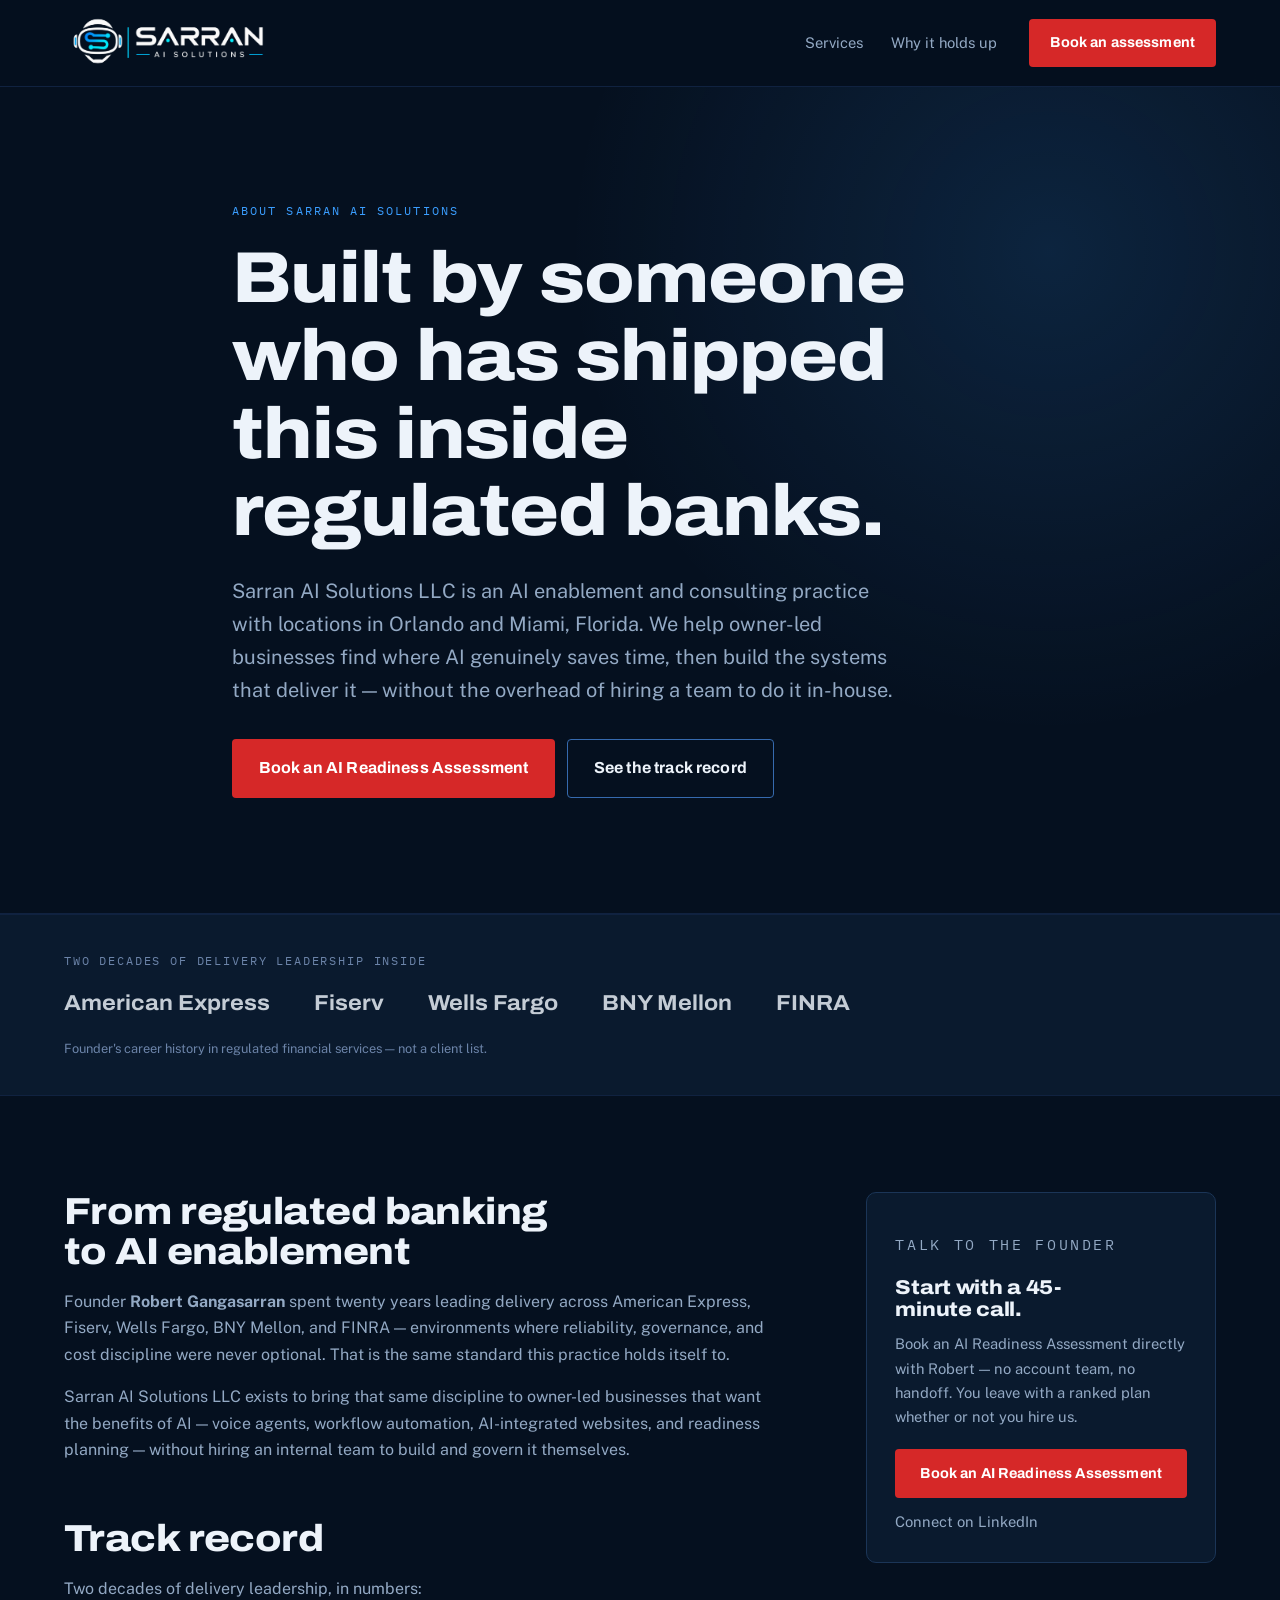
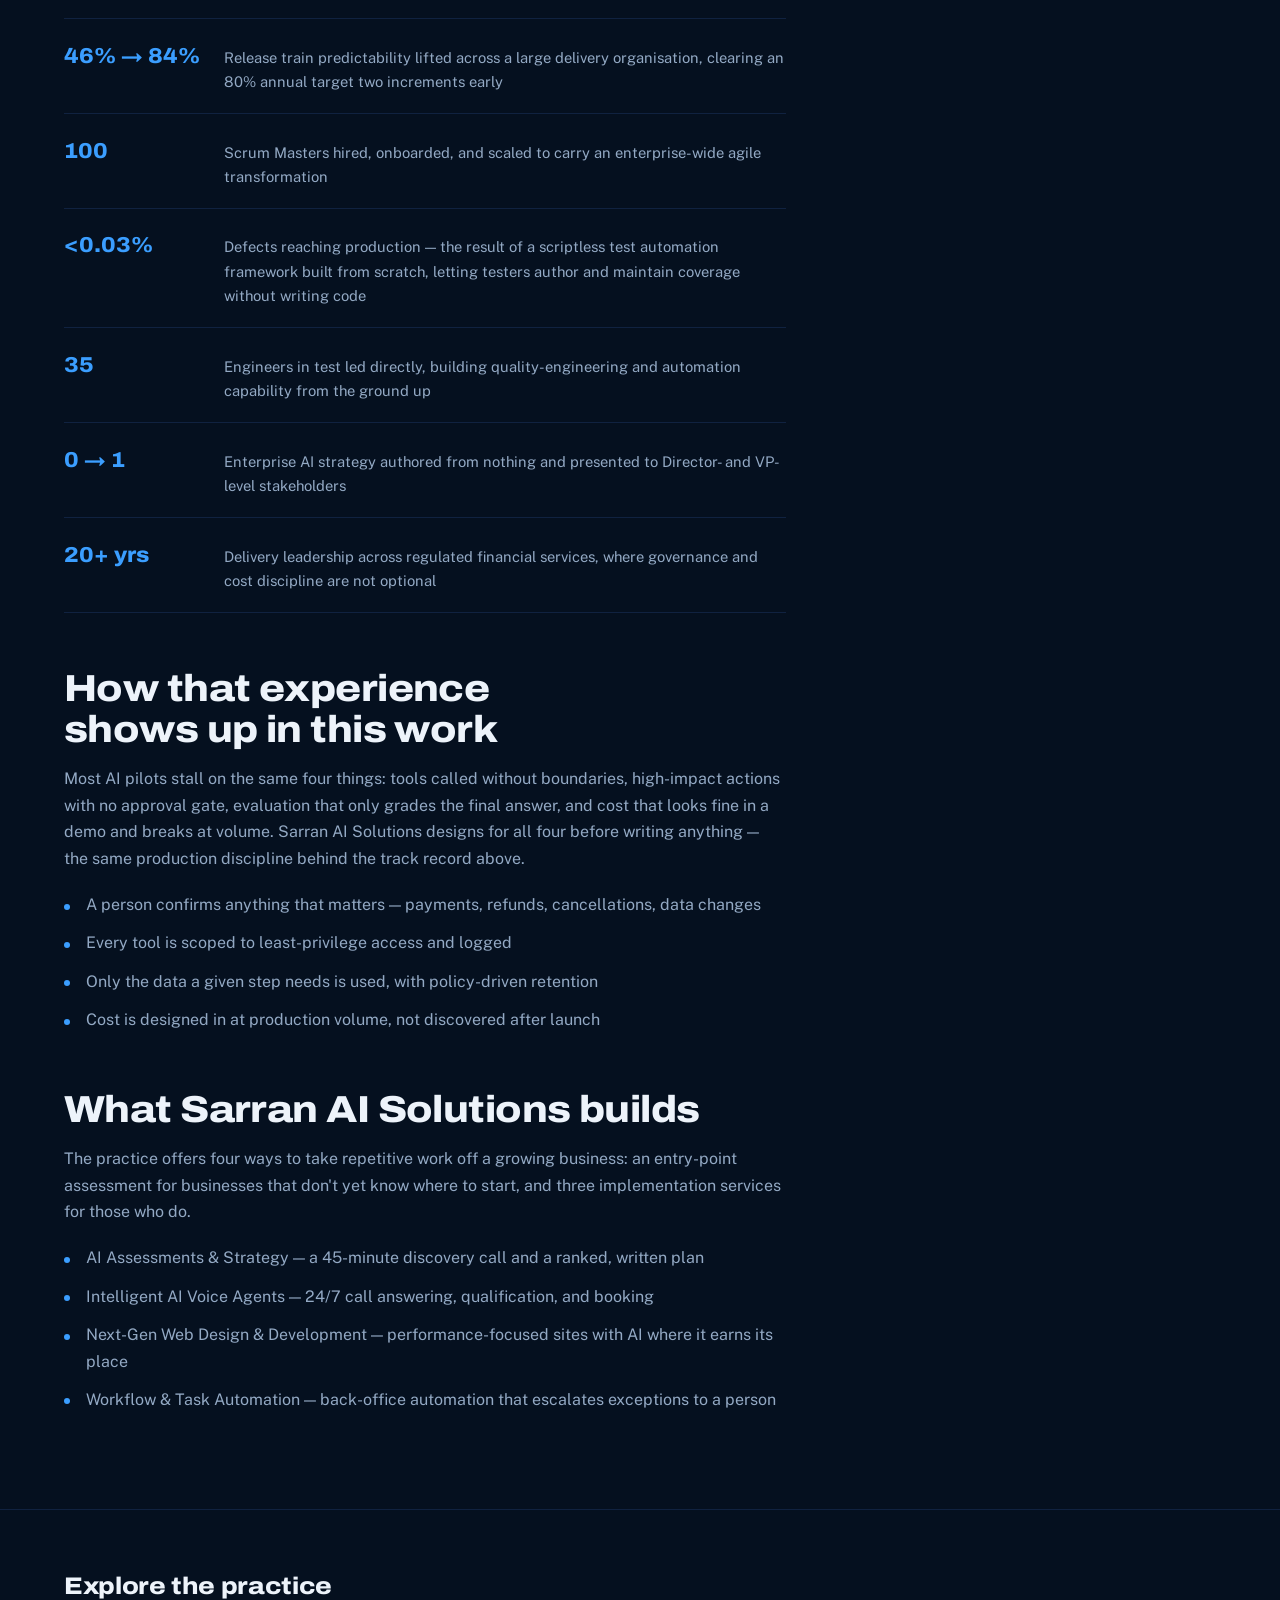
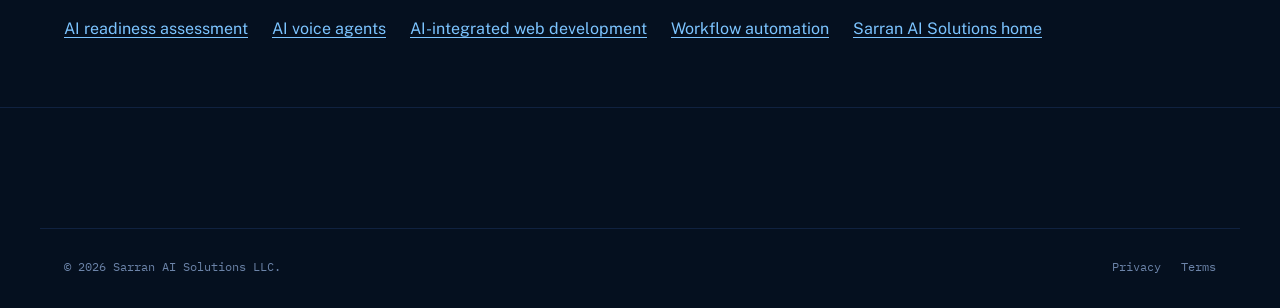
==== commit 148e301c: "Update Sarran AI site and lead magnet" ====
--- a/sarran-ai/about.html
+++ b/sarran-ai/about.html
@@ -4,14 +4,14 @@
 <meta charset="utf-8">
 <meta name="viewport" content="width=device-width, initial-scale=1">
 <title>About | Sarran AI Solutions</title>
-<meta name="description" content="Sarran AI Solutions LLC is an Orlando, FL AI enablement practice founded by Robert Gangasarran, who spent 20+ years leading delivery inside American Express, Fiserv, Wells Fargo, BNY Mellon, and FINRA.">
+<meta name="description" content="Sarran AI Solutions LLC is an AI enablement practice with locations in Orlando and Miami, Florida, founded by Robert Gangasarran, who spent 20+ years leading delivery inside American Express, Fiserv, Wells Fargo, BNY Mellon, and FINRA.">
 <meta name="robots" content="index,follow,max-snippet:-1,max-image-preview:large">
 <link rel="canonical" href="https://www.sarranai.com/about.html">
 <link rel="icon" href="assets/sarran-ai-robot-icon.png" type="image/png">
 
 <meta property="og:url" content="https://www.sarranai.com/about.html">
 <meta property="og:title" content="About | Sarran AI Solutions">
-<meta property="og:description" content="Twenty years of delivery leadership in regulated financial services, now built into an Orlando AI enablement practice for owner-led businesses.">
+<meta property="og:description" content="Twenty years of delivery leadership in regulated financial services, now built into an AI enablement practice serving Orlando and Miami businesses.">
 <meta property="og:type" content="website">
 <meta property="og:image" content="https://www.sarranai.com/assets/sarran-ai-robot-logo.png">
 <meta property="og:site_name" content="Sarran AI Solutions LLC">
@@ -25,7 +25,7 @@
       "@id": "https://www.sarranai.com/about.html#webpage",
       "url": "https://www.sarranai.com/about.html",
       "name": "About | Sarran AI Solutions",
-      "description": "Sarran AI Solutions LLC is an Orlando, FL AI enablement practice founded by Robert Gangasarran, who spent 20+ years leading delivery inside American Express, Fiserv, Wells Fargo, BNY Mellon, and FINRA.",
+      "description": "Sarran AI Solutions LLC is an AI enablement practice with locations in Orlando and Miami, Florida, founded by Robert Gangasarran, who spent 20+ years leading delivery inside American Express, Fiserv, Wells Fargo, BNY Mellon, and FINRA.",
       "isPartOf": { "@id": "https://www.sarranai.com/#website" },
       "about": { "@id": "https://www.sarranai.com/#founder" },
       "mainEntity": { "@id": "https://www.sarranai.com/#founder" },
@@ -67,7 +67,7 @@
   <div class="shell masthead__inner">
     <a class="brandmark masthead__brand" href="index.html" aria-label="Sarran AI Solutions home">
       <img class="brandmark__logo" src="assets/sarran-ai-robot-logo.png"
-           alt="" width="2112" height="745" decoding="async" fetchpriority="high">
+           alt="" width="1056" height="373" decoding="async" fetchpriority="high">
     </a>
     <nav class="masthead__nav" aria-label="Page navigation">
       <a href="index.html#services">Services</a>
@@ -84,7 +84,8 @@
     <p class="tag">About Sarran AI Solutions</p>
     <h1>Built by someone who has shipped this inside regulated banks.</h1>
     <p class="service-hero__lede">
-      Sarran AI Solutions LLC is an AI enablement and consulting practice in Orlando, Florida. We
+      Sarran AI Solutions LLC is an AI enablement and consulting practice with locations in Orlando
+      and Miami, Florida. We
       help owner-led businesses find where AI genuinely saves time, then build the systems that
       deliver it — without the overhead of hiring a team to do it in-house.
     </p>
--- a/sarran-ai/styles.css
+++ b/sarran-ai/styles.css
@@ -270,6 +270,32 @@
   margin-top: 1.5rem;
 }
 
+.assessment-card {
+  margin: 0;
+  padding: clamp(1.75rem, 4vw, 2.75rem);
+  background: linear-gradient(160deg, var(--panel), var(--surface));
+  border: 1px solid var(--line-input);
+  border-radius: var(--r-lg);
+  box-shadow: 0 30px 70px -30px rgba(0, 0, 0, .85), 0 0 0 1px rgba(59, 158, 255, .08);
+}
+.assessment-card__eyebrow {
+  font-family: var(--mono);
+  font-size: .7rem;
+  letter-spacing: .15em;
+  text-transform: uppercase;
+  color: var(--accent-lift);
+  margin-bottom: .75rem;
+}
+.assessment-card h2 { font-size: clamp(1.65rem, 3vw, 2.25rem); }
+.assessment-card > p:not(.assessment-card__eyebrow, .assessment-card__price, .assessment-card__fine) { color: var(--muted); }
+.assessment-card__price { margin: 1.25rem 0 .85rem; color: var(--muted); }
+.assessment-card__price span { color: var(--ink); font-family: var(--display); font-size: 2.8rem; font-weight: 800; margin-right: .45rem; }
+.assessment-card ul { display: grid; gap: .65rem; margin: 1.5rem 0; }
+.assessment-card li { position: relative; padding-left: 1.35rem; color: var(--ink); }
+.assessment-card li::before { content: "✓"; position: absolute; left: 0; color: var(--accent-lift); font-weight: 700; }
+.assessment-card .button { width: 100%; }
+.assessment-card__fine { margin-top: .8rem; color: var(--faint); font-size: .78rem; text-align: center; }
+
 /* --- Signature: the call sheet ------------------------------------------- */
 .callsheet {
   margin: 0;
@@ -377,6 +403,107 @@
 }
 .pedigree__fine { margin-top: 1rem; font-size: .8rem; color: var(--faint); }
 
+/* --- Assessment sample ------------------------------------------------- */
+.sample {
+  padding-block: 7rem;
+  border-bottom: 1px solid var(--line-soft);
+  background: linear-gradient(135deg, rgba(59, 158, 255, .08), transparent 46%);
+}
+.sample__grid {
+  display: grid;
+  grid-template-columns: minmax(0, .78fr) minmax(0, 1.22fr);
+  gap: 4.5rem;
+  align-items: center;
+}
+.sample__lede { margin-bottom: 0; }
+.sample__link {
+  display: inline-flex;
+  align-items: center;
+  min-height: 44px;
+  margin-top: 1.5rem;
+  color: var(--accent-lift);
+  font-weight: 600;
+  text-decoration: underline;
+  text-underline-offset: .25em;
+}
+.sample__link:hover { color: var(--ink); }
+.sample__link:active { color: var(--accent); }
+
+.sample-plan {
+  border: 1px solid var(--line-input);
+  border-radius: var(--r-lg);
+  background: var(--surface);
+  overflow: hidden;
+  box-shadow: 0 24px 70px rgba(0, 0, 0, .24);
+}
+.sample-plan__topline,
+.sample-plan__footer {
+  display: flex;
+  flex-wrap: wrap;
+  justify-content: space-between;
+  gap: .75rem 1.5rem;
+  padding: .8rem 1.5rem;
+  background: var(--line-soft);
+  color: var(--faint);
+  font-family: var(--mono);
+  font-size: .68rem;
+  letter-spacing: .08em;
+  text-transform: uppercase;
+}
+.sample-plan__heading {
+  display: flex;
+  justify-content: space-between;
+  gap: 1.5rem;
+  align-items: start;
+  padding: 1.75rem 1.5rem 1.5rem;
+}
+.sample-plan__rank {
+  margin-bottom: .45rem;
+  color: var(--accent);
+  font-family: var(--mono);
+  font-size: .7rem;
+  letter-spacing: .14em;
+  text-transform: uppercase;
+}
+.sample-plan__heading h3 { font-size: clamp(1.35rem, 3vw, 1.85rem); }
+.sample-plan__status {
+  flex: 0 0 auto;
+  border: 1px solid var(--accent);
+  border-radius: 999px;
+  padding: .35rem .65rem;
+  color: var(--accent-lift);
+  font-family: var(--mono);
+  font-size: .68rem;
+  text-transform: uppercase;
+}
+.sample-plan__facts { margin: 0; padding-inline: 1.5rem; }
+.sample-plan__facts > div {
+  display: grid;
+  grid-template-columns: minmax(8.5rem, .38fr) minmax(0, 1fr);
+  gap: 1.5rem;
+  padding-block: 1rem;
+  border-top: 1px solid var(--line);
+}
+.sample-plan__facts dt {
+  color: var(--ink);
+  font-family: var(--mono);
+  font-size: .72rem;
+  letter-spacing: .06em;
+  text-transform: uppercase;
+}
+.sample-plan__facts dd { margin: 0; color: var(--muted); font-size: .92rem; }
+.sample-plan__footer { justify-content: start; }
+.sample-plan__footer strong { color: var(--ink); font-weight: 600; }
+.sample-plan__note { padding: 1rem 1.5rem; color: var(--faint); font-size: .78rem; }
+
+/* --- Who we help -------------------------------------------------------- */
+.who { padding-block: 7rem; border-bottom: 1px solid var(--line-soft); }
+.who__grid { display: grid; grid-template-columns: repeat(3, 1fr); gap: 1rem; }
+.who-card { padding: 2rem; background: var(--surface); border: 1px solid var(--line); border-radius: var(--r-lg); }
+.who-card__number { font-family: var(--mono); font-size: .72rem; color: var(--accent); margin-bottom: 1.25rem; }
+.who-card h3 { font-size: 1.35rem; margin-bottom: .75rem; }
+.who-card > p:last-child { color: var(--muted); }
+
 /* --- Services ------------------------------------------------------------ */
 .services { padding-block: 7rem; }
 
@@ -554,6 +681,33 @@
   white-space: nowrap;   /* keep "46% → 84%" on one line */
 }
 .record__v { margin: 0; color: var(--muted); font-size: .92rem; }
+
+/* --- Free guide --------------------------------------------------------- */
+.guide { padding-block: 4.5rem; background: var(--surface); border-block: 1px solid var(--line-soft); }
+.guide__inner { display: grid; grid-template-columns: minmax(0, 1.4fr) minmax(16rem, .6fr); gap: 4rem; align-items: center; }
+.guide .tag { margin-bottom: .8rem; }
+.guide__body { color: var(--muted); max-width: 44rem; margin-top: 1rem; }
+.guide__action { padding: 1.5rem; border-left: 2px solid var(--accent); }
+.guide__action .button { width: 100%; }
+.guide__action p { color: var(--faint); font-size: .78rem; text-align: center; margin-top: .75rem; }
+
+.guide-page { padding-top: var(--bar); }
+.guide-hero { padding-block: clamp(4.5rem, 9vw, 7.5rem); background: radial-gradient(circle at 82% 20%, rgba(59, 158, 255, .14), transparent 30rem); border-bottom: 1px solid var(--line-soft); }
+.guide-hero__inner { max-width: 52rem; }
+.guide-hero h1 { font-size: clamp(2.35rem, 6vw, 4.3rem); }
+.guide-hero p:last-child { color: var(--muted); font-size: 1.12rem; margin-top: 1.5rem; max-width: 44rem; }
+.guide-list-section { padding-block: 6rem; }
+.guide-list { display: grid; gap: 1px; background: var(--line-soft); border: 1px solid var(--line-soft); border-radius: var(--r-lg); overflow: hidden; }
+.guide-list article { display: grid; grid-template-columns: 4rem 1fr; gap: 1.5rem; padding: 2rem; background: var(--surface); }
+.guide-list article > span { font-family: var(--mono); color: var(--accent); }
+.guide-list h2 { font-size: 1.35rem; margin-bottom: .8rem; }
+.guide-list p { color: var(--muted); }
+.guide-list p + p { margin-top: .55rem; }
+.guide-list strong { color: var(--ink); font-weight: 600; }
+.guide-next { padding-block: 6rem; text-align: center; background: var(--surface); border-top: 1px solid var(--line-soft); }
+.guide-next__inner { max-width: 45rem; }
+.guide-next h2 { font-size: clamp(1.9rem, 4vw, 3rem); }
+.guide-next p:not(.tag) { color: var(--muted); margin: 1.25rem auto 2rem; }
 
 /* --- Booking ------------------------------------------------------------- */
 .book {
@@ -768,6 +922,15 @@
 .service-list li { position: relative; padding-left: 1.35rem; color: var(--muted); }
 .service-list li::before { content: ""; position: absolute; left: 0; top: .72em; width: 6px; height: 6px; background: var(--accent); border-radius: 50%; }
 
+.deliverable-example { border: 1px solid var(--line); border-radius: var(--r-lg); padding: 1.5rem; background: var(--surface); }
+.deliverable-example__label { color: var(--accent); font-family: var(--mono); font-size: .7rem; letter-spacing: .1em; text-transform: uppercase; }
+.deliverable-example h3 { margin-top: .65rem; font-size: 1.25rem; }
+.deliverable-example dl { margin: 1.25rem 0 0; }
+.deliverable-example dl > div { display: grid; grid-template-columns: 8rem 1fr; gap: 1rem; padding-block: .8rem; border-top: 1px solid var(--line); }
+.deliverable-example dt { color: var(--ink); font-family: var(--mono); font-size: .72rem; text-transform: uppercase; }
+.deliverable-example dd { margin: 0; color: var(--muted); }
+.deliverable-example .deliverable-example__note { margin-top: 1rem; color: var(--faint); font-size: .78rem; }
+
 .service-aside { position: sticky; top: calc(var(--bar) + 2rem); border: 1px solid var(--line); border-radius: var(--r-lg); padding: 1.75rem; background: var(--surface); }
 .service-aside h2 { font-size: 1.25rem; }
 .service-aside p { color: var(--muted); font-size: .92rem; margin-top: .75rem; }
@@ -824,9 +987,12 @@
 /* --- Responsive ---------------------------------------------------------- */
 @media (max-width: 1040px) {
   .hero__grid,
+  .sample__grid,
   .trust__grid,
   .faq__grid,
-  .about__grid { grid-template-columns: 1fr; gap: 3rem; }
+  .about__grid,
+  .guide__inner { grid-template-columns: 1fr; gap: 3rem; }
+  .who__grid { grid-template-columns: 1fr; }
   .faq__lede { position: static; }
   .how__track { grid-template-columns: repeat(2, 1fr); gap: 2.5rem; }
   .foot__grid { grid-template-columns: 1fr 1fr; gap: 2.5rem; }
@@ -844,18 +1010,22 @@
   .service-facts { grid-template-columns: 1fr; }
   .service-body { padding-block: 4.5rem; }
   .hero { padding-top: calc(var(--bar) + 3rem); padding-bottom: 4rem; }
-  .services, .how, .trust, .faq, .about, .book { padding-block: 4.5rem; }
+  .sample, .who, .services, .how, .trust, .faq, .about, .book { padding-block: 4.5rem; }
   .services__grid { grid-template-columns: 1fr; }
   .offer { padding: 2rem 1.5rem; }
   .how__track { grid-template-columns: 1fr; }
   .foot__grid { grid-template-columns: 1fr; }
   .record__row { grid-template-columns: 1fr; gap: .35rem; }
+  .sample-plan__heading { flex-direction: column; }
+  .sample-plan__facts > div { grid-template-columns: 1fr; gap: .35rem; }
+  .deliverable-example dl > div { grid-template-columns: 1fr; gap: .35rem; }
   .bform { padding: 1.5rem 1.25rem; }
   .bform__grid { grid-template-columns: 1fr; }
   .bform__foot .button { width: 100%; }
   .line { grid-template-columns: 2.9rem 1fr; }
   .line__say { grid-column: 1 / -1; }
   .hero__actions .button, .book__actions .button { width: 100%; }
+  .guide-list article { grid-template-columns: 1fr; gap: .5rem; padding: 1.5rem; }
 }
 
 /* --- Reduced motion ------------------------------------------------------ */
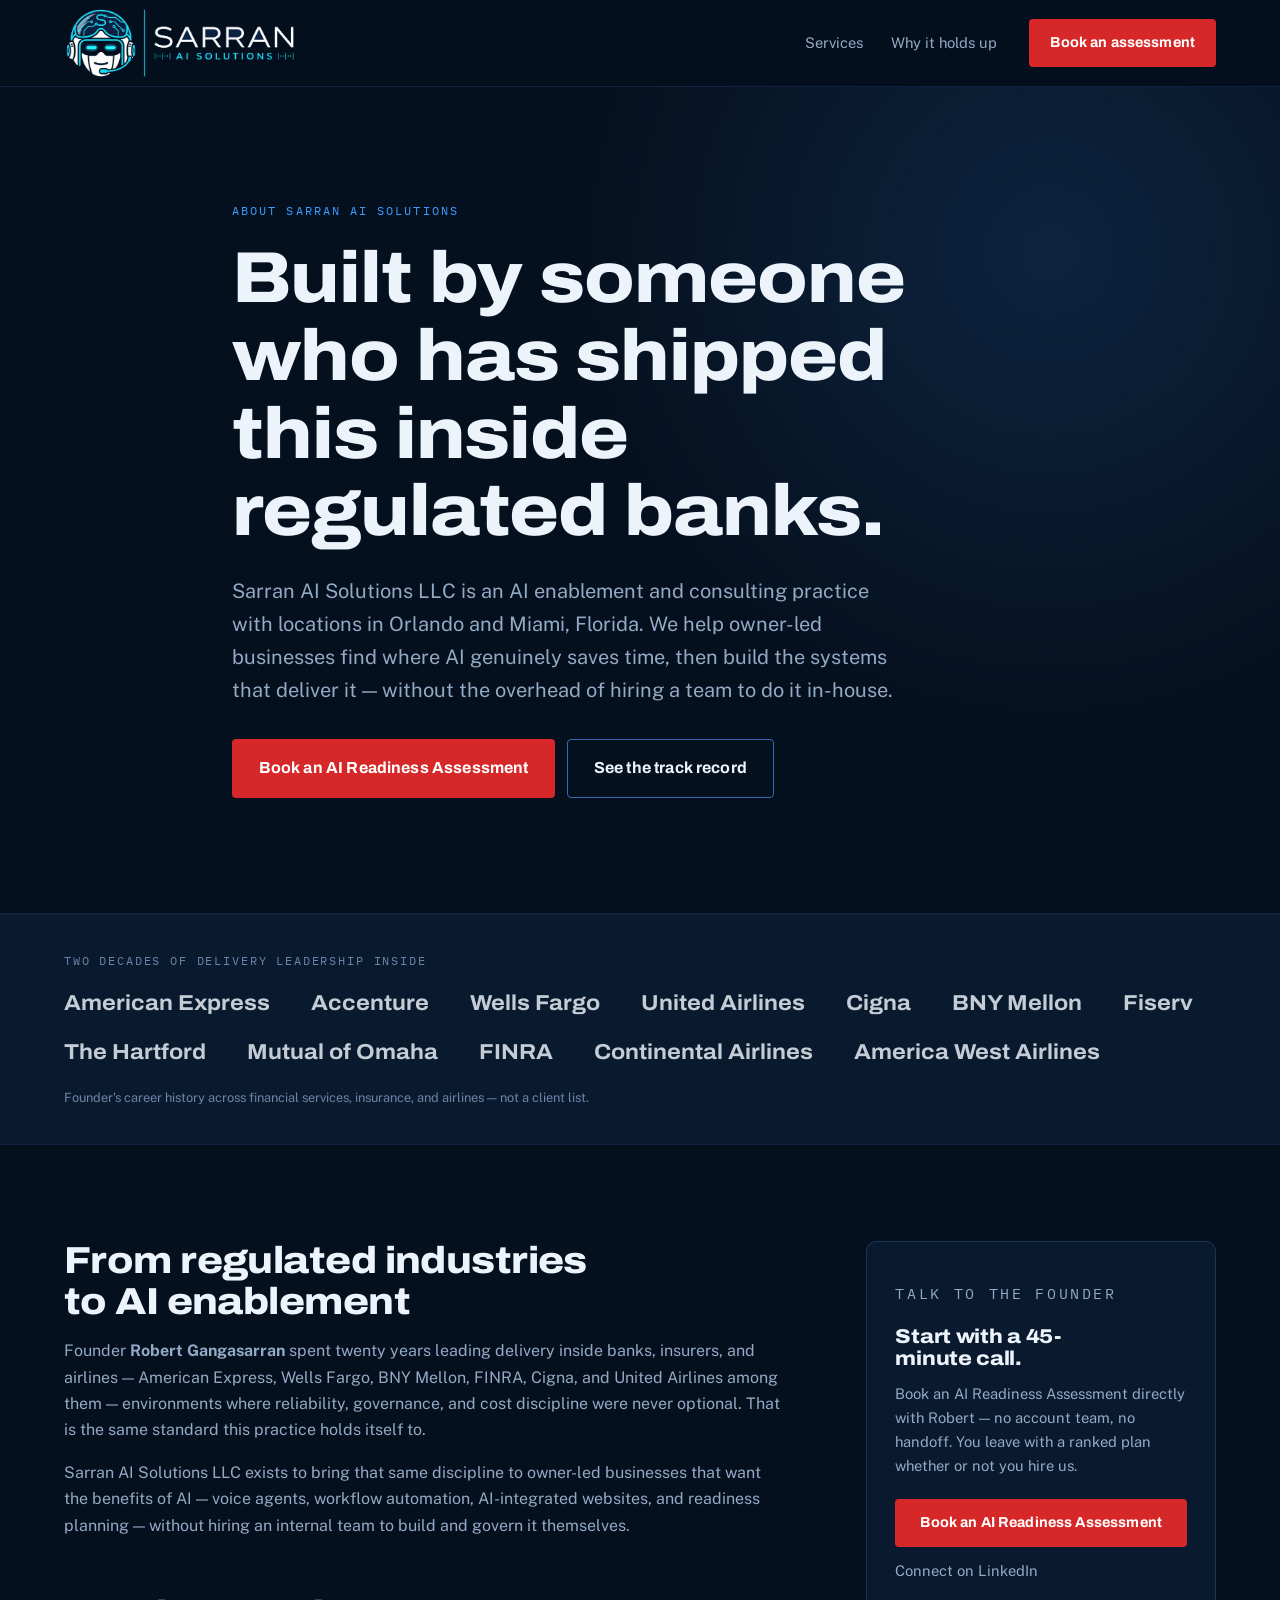
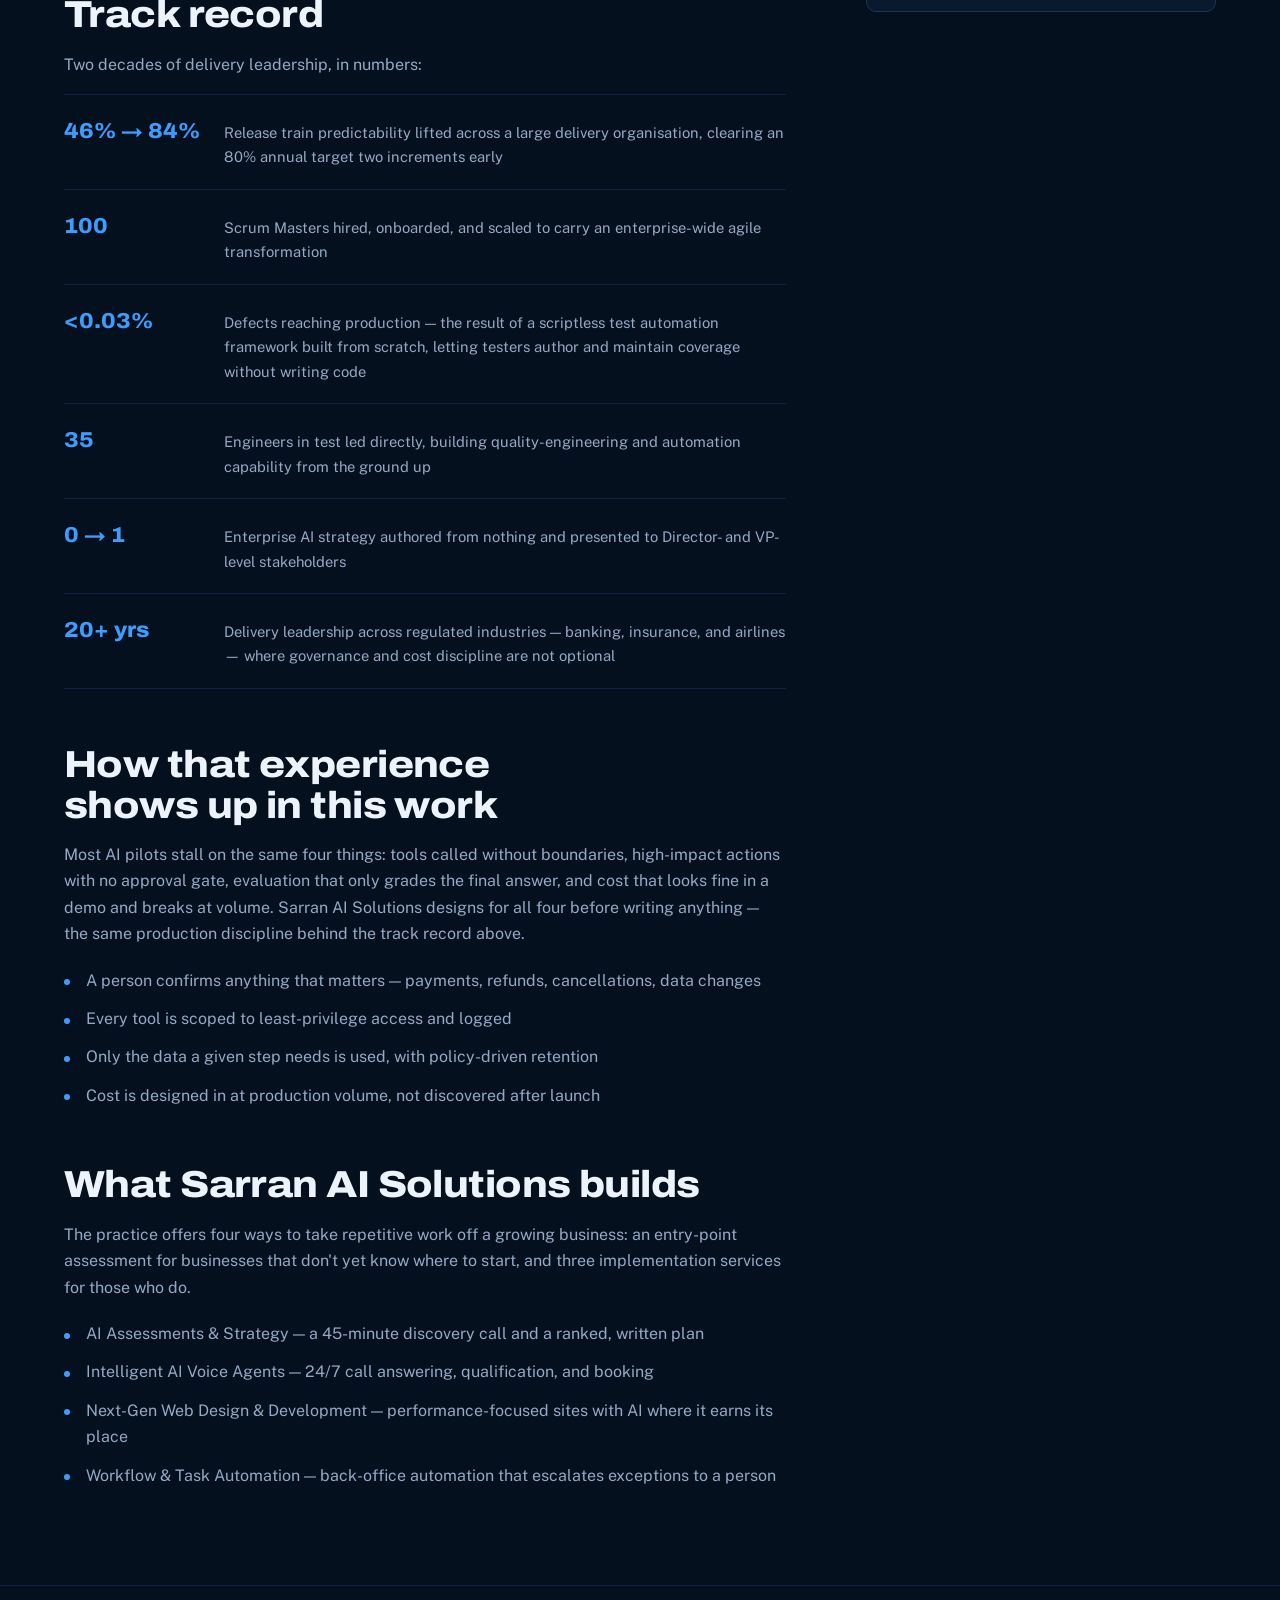
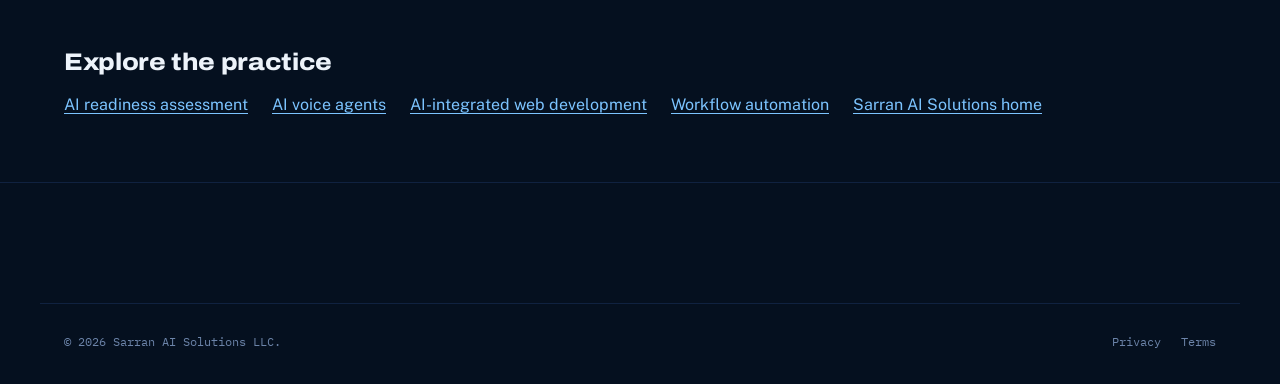
==== commit 8d764380: "Rebrand to pilot lockup, add case studies, and clear pre-launch blockers Logo system - Replace the r" ====
--- a/sarran-ai/about.html
+++ b/sarran-ai/about.html
@@ -57,7 +57,7 @@
 <link rel="preconnect" href="https://fonts.googleapis.com">
 <link rel="preconnect" href="https://fonts.gstatic.com" crossorigin>
 <link href="https://fonts.googleapis.com/css2?family=Archivo:wdth,wght@75..125,400..900&family=Public+Sans:wght@400;500;600&family=IBM+Plex+Mono:wght@400;500&display=swap" rel="stylesheet">
-<link rel="stylesheet" href="styles.css">
+<link rel="stylesheet" href="styles.155ca2a2cf.css">
 </head>
 <body>
 
@@ -66,14 +66,14 @@
 <header class="masthead">
   <div class="shell masthead__inner">
     <a class="brandmark masthead__brand" href="index.html" aria-label="Sarran AI Solutions home">
-      <img class="brandmark__logo" src="assets/sarran-ai-robot-logo.png"
-           alt="" width="1056" height="373" decoding="async" fetchpriority="high">
+      <img class="brandmark__logo" src="assets/sarran-logo-lockup.png"
+           alt="" width="640" height="197" decoding="async" fetchpriority="high">
     </a>
     <nav class="masthead__nav" aria-label="Page navigation">
       <a href="index.html#services">Services</a>
       <a href="index.html#trust">Why it holds up</a>
     </nav>
-    <a class="button button--book masthead__cta" href="index.html#book">Book an assessment</a>
+    <a class="button button--book masthead__cta" href="index.html#book"><span class="masthead__cta-full">Book an assessment</span><span class="masthead__cta-short">Book</span></a>
   </div>
 </header>
 
@@ -101,13 +101,21 @@
     <p class="pedigree__label">Two decades of delivery leadership inside</p>
     <ul class="pedigree__list">
       <li>American Express</li>
+      <li>Accenture</li>
+      <li>Wells Fargo</li>
+      <li>United Airlines</li>
+      <li>Cigna</li>
+      <li>BNY Mellon</li>
       <li>Fiserv</li>
-      <li>Wells Fargo</li>
-      <li>BNY Mellon</li>
+      <li>The Hartford</li>
+      <li>Mutual of Omaha</li>
       <li>FINRA</li>
+      <li>Continental Airlines</li>
+      <li>America West Airlines</li>
     </ul>
     <p class="pedigree__fine">
-      Founder's career history in regulated financial services — not a client list.
+      Founder's career history across financial services, insurance, and airlines
+      — not a client list.
     </p>
   </div>
 </section>
@@ -117,12 +125,13 @@
     <div class="service-copy">
 
       <section id="story">
-        <h2>From regulated banking to AI enablement</h2>
-        <p>
-          Founder <strong>Robert Gangasarran</strong> spent twenty years leading delivery across
-          American Express, Fiserv, Wells Fargo, BNY Mellon, and FINRA — environments where
-          reliability, governance, and cost discipline were never optional. That is the same
-          standard this practice holds itself to.
+        <h2>From regulated industries to AI enablement</h2>
+        <p>
+          Founder <strong>Robert Gangasarran</strong> spent twenty years leading delivery inside
+          banks, insurers, and airlines — American Express, Wells Fargo, BNY Mellon, FINRA,
+          Cigna, and United Airlines among them — environments where reliability, governance,
+          and cost discipline were never optional. That is the same standard this practice
+          holds itself to.
         </p>
         <p>
           Sarran AI Solutions LLC exists to bring that same discipline to owner-led businesses that
@@ -157,7 +166,7 @@
           </div>
           <div class="record__row">
             <dt class="record__k">20+ yrs</dt>
-            <dd class="record__v">Delivery leadership across regulated financial services, where governance and cost discipline are not optional</dd>
+            <dd class="record__v">Delivery leadership across regulated industries — banking, insurance, and airlines — where governance and cost discipline are not optional</dd>
           </div>
         </dl>
       </section>
--- a/sarran-ai/styles.155ca2a2cf.css
+++ b/sarran-ai/styles.155ca2a2cf.css
@@ -0,0 +1,1511 @@
+/* ==========================================================================
+   Sarran AI Solutions LLC
+   Dark, enterprise-futurist. The ground is a blue-black rather than a neutral
+   near-black, so every surface carries the hue. Red stays reserved exclusively
+   for booking CTAs, per the brand rule.
+
+   Palette is defined once, here. Every colour below is a token reference —
+   swapping the hue is an edit to this block alone.
+   ========================================================================== */
+
+/* --- Tokens -------------------------------------------------------------- */
+:root {
+  /* Ground: blue-black, deepening through raised surfaces */
+  --void:      #05101F;
+  --surface:   #0A1A2E;
+  --panel:     #12294A;   /* cards on dark */
+  --line:      #1B3557;
+  --line-input:#366AAE;   /* control borders: 3.19:1 on --surface (WCAG 1.4.11) */
+  --line-soft: #102240;
+
+  /* Accent: bright azure, for accents on dark surfaces */
+  --accent:      #3B9EFF;
+  --accent-lift: #7CC4FF;
+  --accent-dim:  rgba(59, 158, 255, .14);
+
+  /* Ink */
+  --ink:       #EDF3FA;
+  --muted:     #93A9C4;
+  --faint:     #6C84A9;   /* AA on both grounds: 4.59 surface, 5.01 void */
+
+  /* Action — brand rule: red is the single deliberate action color */
+  --red:       #D62828;
+  --red-lift:  #E23B3B;
+
+  --display: "Archivo", "Segoe UI", sans-serif;
+  --body:    "Public Sans", Calibri, Arial, sans-serif;
+  --mono:    "IBM Plex Mono", ui-monospace, Menlo, monospace;
+
+  --shell: 1200px;
+  --pad:   1.5rem;
+  --r:     4px;
+  --r-lg:  10px;
+
+  --bar:   86px;
+}
+
+/* --- Base ---------------------------------------------------------------- */
+*, *::before, *::after { box-sizing: border-box; }
+
+html {
+  scroll-behavior: smooth;
+  scroll-padding-top: calc(var(--bar) + 1rem);
+  -webkit-text-size-adjust: 100%;
+}
+
+body {
+  margin: 0;
+  background: var(--void);
+  color: var(--ink);
+  font-family: var(--body);
+  font-size: 1rem;
+  line-height: 1.65;
+  -webkit-font-smoothing: antialiased;
+}
+
+h1, h2, h3 {
+  font-family: var(--display);
+  font-weight: 800;
+  font-stretch: 112%;
+  letter-spacing: -.015em;
+  line-height: 1.08;
+  margin: 0;
+  text-wrap: balance;
+}
+
+p { margin: 0; }
+img { display: block; max-width: 100%; height: auto; }
+/* must outrank any component `display` rule (e.g. .drawer) */
+[hidden] { display: none !important; }
+ul, ol { margin: 0; padding: 0; list-style: none; }
+a { color: inherit; text-decoration: none; }
+
+:focus-visible {
+  outline: 2px solid var(--accent-lift);
+  outline-offset: 3px;
+  border-radius: 2px;
+}
+
+.shell {
+  width: 100%;
+  max-width: var(--shell);
+  margin-inline: auto;
+  padding-inline: var(--pad);
+}
+
+.skip-link {
+  position: absolute; left: -9999px; top: 0; z-index: 200;
+  background: var(--accent); color: var(--void);
+  padding: .75rem 1rem; font-weight: 600;
+}
+.skip-link:focus { left: .5rem; top: .5rem; }
+
+/* --- Shared type devices ------------------------------------------------- */
+.tag {
+  font-family: var(--mono);
+  font-size: .72rem;
+  letter-spacing: .18em;
+  text-transform: uppercase;
+  color: var(--accent);
+  margin-bottom: 1.25rem;
+}
+
+.lede { max-width: 42rem; margin-bottom: 3.5rem; }
+.lede__title { font-size: clamp(1.85rem, 4vw, 3rem); }
+.lede__sub { color: var(--muted); margin-top: 1rem; font-size: 1.05rem; }
+
+/* --- Buttons ------------------------------------------------------------- */
+.button {
+  display: inline-flex;
+  align-items: center;
+  justify-content: center;
+  font-family: var(--display);
+  font-weight: 700;
+  font-stretch: 100%;
+  font-size: .9rem;
+  letter-spacing: .01em;
+  padding: .7rem 1.25rem;
+  border: 1px solid transparent;
+  border-radius: var(--r);
+  cursor: pointer;
+  min-height: 44px;
+  transition: background-color .18s ease, border-color .18s ease, color .18s ease, transform .12s ease;
+}
+.button--lg { padding: .95rem 1.6rem; font-size: 1rem; }
+
+/* Red — booking only */
+.button--book { background: var(--red); color: #fff; }
+.button--book:hover { background: var(--red-lift); }
+.button--book:active { background: #B91F1F; transform: translateY(1px); }
+
+.button--quiet { border-color: var(--line-input); color: var(--ink); }
+.button--quiet:hover { border-color: var(--accent); color: var(--accent); }
+.button--quiet:active { background: var(--accent-dim); transform: translateY(1px); }
+.button:disabled,
+.button[aria-disabled="true"] {
+  cursor: not-allowed;
+  filter: saturate(.55);
+  transform: none;
+}
+.button--book:disabled,
+.button--book[aria-disabled="true"] { background: #8F3038; color: #fff; }
+.button--quiet:disabled,
+.button--quiet[aria-disabled="true"] { border-color: var(--line-input); color: var(--muted); }
+
+/* --- Masthead ------------------------------------------------------------ */
+.masthead {
+  position: fixed;
+  inset: 0 0 auto 0;
+  z-index: 100;
+  background: rgba(5, 16, 31, .82);
+  backdrop-filter: blur(14px);
+  border-bottom: 1px solid var(--line-soft);
+  transition: transform .3s ease;
+}
+.masthead[data-tucked="true"] { transform: translateY(-100%); }
+
+.masthead__inner {
+  display: flex;
+  align-items: center;
+  gap: 2rem;
+  min-height: var(--bar);
+}
+
+/* Horizontal robot logo. The transparent artwork includes the complete
+   wordmark, so it remains a single, scalable brand asset at every breakpoint. */
+.brandmark { display: inline-flex; align-items: center; flex: 0 0 auto; }
+
+.brandmark__logo {
+  width: clamp(12.5rem, 18.5vw, 14.5rem);
+  height: auto;
+  flex: 0 0 auto;
+}
+
+.brandmark--lg .brandmark__logo { width: min(100%, 17.5rem); }
+
+.masthead__nav {
+  display: flex;
+  gap: 1.75rem;
+  margin-left: auto;
+  font-size: .92rem;
+  color: var(--muted);
+}
+.masthead__nav a {
+  display: inline-flex;
+  align-items: center;
+  justify-content: center;
+  min-width: 44px;
+  min-height: 44px;
+  transition: color .18s ease;
+}
+.masthead__nav a:hover { color: var(--accent); }
+.masthead__nav a:active { color: var(--accent-lift); }
+
+.masthead__toggle {
+  display: none;
+  flex-direction: column;
+  gap: 5px;
+  margin-left: auto;
+  min-width: 44px;
+  min-height: 44px;
+  padding: .65rem;
+  background: none;
+  border: 0;
+  cursor: pointer;
+}
+.masthead__toggle span { display: block; width: 22px; height: 1.5px; background: var(--ink); }
+
+.drawer {
+  display: flex;
+  flex-direction: column;
+  gap: 1rem;
+  padding: 1rem var(--pad) 1.75rem;
+  border-top: 1px solid var(--line-soft);
+  background: var(--surface);
+}
+.drawer a { display: inline-flex; align-items: center; min-height: 44px; color: var(--muted); }
+.drawer a:active { color: var(--accent-lift); }
+.drawer .button { color: #fff; }
+
+/* --- Hero ---------------------------------------------------------------- */
+.hero {
+  padding-top: calc(var(--bar) + 5rem);
+  padding-bottom: 5.5rem;
+  position: relative;
+  overflow: hidden;
+}
+/* single ambient bloom, no cursor tracking */
+.hero::before {
+  content: "";
+  position: absolute;
+  top: -22%; right: -12%;
+  width: 46rem; height: 46rem;
+  background: radial-gradient(circle, rgba(59, 158, 255, .13), transparent 62%);
+  pointer-events: none;
+}
+
+.hero__grid {
+  position: relative;
+  display: grid;
+  grid-template-columns: 1fr 1fr;
+  gap: 4rem;
+  align-items: center;
+}
+
+.hero__title { font-size: clamp(2.4rem, 5.4vw, 4.1rem); }
+
+.hero__lede {
+  color: var(--muted);
+  font-size: 1.12rem;
+  margin-top: 1.5rem;
+  max-width: 32rem;
+}
+
+.hero__actions { display: flex; flex-wrap: wrap; gap: .75rem; margin-top: 2.25rem; }
+
+.hero__note {
+  font-family: var(--mono);
+  font-size: .78rem;
+  color: var(--faint);
+  margin-top: 1.5rem;
+}
+
+.assessment-card {
+  margin: 0;
+  padding: clamp(1.75rem, 4vw, 2.75rem);
+  background: linear-gradient(160deg, var(--panel), var(--surface));
+  border: 1px solid var(--line-input);
+  border-radius: var(--r-lg);
+  box-shadow: 0 30px 70px -30px rgba(0, 0, 0, .85), 0 0 0 1px rgba(59, 158, 255, .08);
+}
+.assessment-card__eyebrow {
+  font-family: var(--mono);
+  font-size: .7rem;
+  letter-spacing: .15em;
+  text-transform: uppercase;
+  color: var(--accent-lift);
+  margin-bottom: .75rem;
+}
+.assessment-card h2 { font-size: clamp(1.65rem, 3vw, 2.25rem); }
+.assessment-card > p:not(.assessment-card__eyebrow, .assessment-card__price, .assessment-card__fine) { color: var(--muted); }
+.assessment-card__price { margin: 1.25rem 0 .85rem; color: var(--muted); }
+.assessment-card__price span { color: var(--ink); font-family: var(--display); font-size: 2.8rem; font-weight: 800; margin-right: .45rem; }
+.assessment-card ul { display: grid; gap: .65rem; margin: 1.5rem 0; }
+.assessment-card li { position: relative; padding-left: 1.35rem; color: var(--ink); }
+.assessment-card li::before { content: "✓"; position: absolute; left: 0; color: var(--accent-lift); font-weight: 700; }
+.assessment-card .button { width: 100%; }
+.assessment-card__fine { margin-top: .8rem; color: var(--faint); font-size: .78rem; text-align: center; }
+
+/* --- Signature: the call sheet ------------------------------------------- */
+.callsheet {
+  margin: 0;
+  background: linear-gradient(180deg, var(--surface), #071528);
+  border: 1px solid var(--line);
+  border-radius: var(--r-lg);
+  box-shadow: 0 30px 70px -30px rgba(0, 0, 0, .85), 0 0 0 1px rgba(59, 158, 255, .06);
+  overflow: hidden;
+}
+
+.callsheet__head {
+  display: flex;
+  align-items: center;
+  gap: .6rem;
+  padding: .85rem 1.1rem;
+  border-bottom: 1px solid var(--line-soft);
+  font-family: var(--mono);
+  font-size: .72rem;
+  letter-spacing: .1em;
+  text-transform: uppercase;
+  color: var(--faint);
+}
+.callsheet__pip {
+  width: 7px; height: 7px; border-radius: 50%;
+  background: var(--accent);
+  box-shadow: 0 0 0 0 rgba(59, 158, 255, .55);
+  animation: pip 2.4s ease-out infinite;
+}
+@keyframes pip {
+  0%   { box-shadow: 0 0 0 0 rgba(59, 158, 255, .5); }
+  70%  { box-shadow: 0 0 0 9px rgba(59, 158, 255, 0); }
+  100% { box-shadow: 0 0 0 0 rgba(59, 158, 255, 0); }
+}
+.callsheet__clock { margin-left: auto; color: var(--accent); }
+
+.callsheet__log { padding: 1.1rem 1.1rem .5rem; display: grid; gap: .9rem; }
+
+.line {
+  display: grid;
+  grid-template-columns: 3.2rem 4.2rem 1fr;
+  gap: .75rem;
+  align-items: baseline;
+  font-size: .9rem;
+}
+/* JS adds .is-typed progressively; without JS every line is visible. */
+.line[data-armed] { opacity: 0; transform: translateY(6px); }
+.line.is-typed { opacity: 1; transform: none; transition: opacity .45s ease, transform .45s ease; }
+
+.line__t { font-family: var(--mono); font-size: .72rem; color: var(--faint); }
+.line__who {
+  justify-self: start;   /* keeps the BOOKED chip tight to its label */
+  font-family: var(--mono);
+  font-size: .68rem;
+  letter-spacing: .12em;
+  text-transform: uppercase;
+  color: var(--faint);
+}
+.line__who--agent { color: var(--accent); }
+/* The chip's own padding would indent its label 5.6px past the AGENT/CALLER
+   labels above it. Pull the box left by exactly that padding so the text
+   optically aligns down the column. */
+.line__who--sys {
+  color: var(--void);
+  background: var(--accent);
+  padding: .1rem .35rem;
+  margin-left: -.35rem;
+  border-radius: 2px;
+}
+.line__say { color: var(--muted); }
+
+.line--done { padding-top: .9rem; border-top: 1px dashed var(--line); }
+.line--done .line__say { color: var(--ink); font-weight: 600; }
+
+.callsheet__foot {
+  padding: .5rem 1.1rem 1.1rem;
+  font-family: var(--mono);
+  font-size: .68rem;
+  color: var(--faint);
+}
+
+/* --- Pedigree strip ------------------------------------------------------ */
+.pedigree {
+  border-block: 1px solid var(--line-soft);
+  background: var(--surface);
+  padding-block: 2.25rem;
+}
+.pedigree__label {
+  font-family: var(--mono);
+  font-size: .72rem;
+  letter-spacing: .16em;
+  text-transform: uppercase;
+  color: var(--faint);
+  margin-bottom: 1rem;
+}
+.pedigree__list {
+  display: flex;
+  flex-wrap: wrap;
+  /* Twelve names now, so the column gap has to give way on narrow screens
+     or the strip runs to six rows. Wide stays at the original 2.75rem. */
+  gap: .85rem clamp(1.5rem, 3.2vw, 2.75rem);
+  font-family: var(--display);
+  font-weight: 700;
+  font-stretch: 108%;
+  font-size: clamp(1rem, 2vw, 1.35rem);
+  color: var(--ink);
+  opacity: .82;
+}
+.pedigree__fine { margin-top: 1rem; font-size: .8rem; color: var(--faint); }
+
+/* --- Case studies (results) ---------------------------------------------- */
+/* The page's proof, between the pedigree strip and the assessment sample.
+   Every value is derived from the tokens above; no new colour is introduced.
+
+   Scannability: the three body paragraphs each carry a run-in label drawn with
+   generated content ("The problem" / "What we built" / "Result") plus a left
+   rule, so the three roles read at a glance without the prose. The labels are
+   block-level and sit at the head of the paragraph they name, so where a
+   screen reader announces generated content it lands as a short phrase ahead
+   of that sentence — the same word, in the same order, a sighted reader sees.
+
+   Result is the payload of every card: accent rule, tinted panel, display
+   face. It outranks the title visually even though it sits below it.        */
+
+.results {
+  padding-block: 7rem;
+  border-bottom: 1px solid var(--line-soft);
+}
+
+/* .shell already handles width and inline padding. This only carries the card
+   padding token, so one value drives the card at every breakpoint. */
+.results__inner { --case-pad: 2.25rem; }
+
+/* .lede already sets the measure and a 3.5rem gap; only the gap changes here,
+   because the grid below is dense and wants to start a little sooner. */
+.results__lede { margin-bottom: 3rem; }
+
+.results__grid {
+  list-style: none;
+  margin: 0;
+  padding: 0;
+  display: grid;
+  grid-template-columns: repeat(2, minmax(0, 1fr));
+  gap: 1rem;
+}
+
+.case {
+  display: flex;
+  flex-direction: column;
+  gap: .85rem;
+  padding: var(--case-pad, 2.25rem);
+  background: var(--surface);
+  border: 1px solid var(--line);
+  border-radius: var(--r-lg);
+  overflow-wrap: break-word;
+  transition: border-color .25s ease;   /* neutralised by the reduced-motion block */
+}
+.case:hover { border-color: var(--line-input); }
+
+/* Row alignment across a pair. Each card spans six parent rows and borrows
+   them, so sector / title / problem / built / result land on the same
+   baselines in both cards of a row — the result lines above all. Rows are
+   assigned explicitly rather than auto-flowed, so the one card with a quote
+   and the one with a note drop that element into row 6 and the other two
+   simply leave row 6 empty: cards stay equal height and nothing looks
+   lopsided. Where subgrid is unsupported this is skipped and the flex column
+   above stands, losing only the cross-card alignment. */
+@supports (grid-template-rows: subgrid) {
+  .case {
+    display: grid;
+    grid-row: span 6;
+    grid-template-rows: subgrid;
+    grid-template-columns: minmax(0, 1fr);
+    row-gap: .85rem;   /* a subgrid inherits the parent gap unless it says otherwise */
+  }
+  .case__sector  { grid-row: 1; }
+  .case__title   { grid-row: 2; }
+  .case__problem { grid-row: 3; }
+  .case__built   { grid-row: 4; }
+  .case__result  { grid-row: 5; }
+  .case__quote,
+  .case__note    { grid-row: 6; }
+  /* Only the result panel stretches to fill its shared track — matching panel
+     heights are part of the payload reading as one line across the pair. The
+     rules above it hug their own text instead of trailing past it. */
+  .case__sector,
+  .case__title,
+  .case__problem,
+  .case__built { align-self: start; }
+}
+
+/* Sector stays faint, not accent: inside a card the accent is spent on the
+   result line alone. */
+.case__sector {
+  font-family: var(--mono);
+  font-size: .68rem;
+  letter-spacing: .16em;
+  text-transform: uppercase;
+  color: var(--faint);
+}
+
+.case__title { font-size: 1.25rem; }
+
+/* the three scannable roles */
+.case__problem,
+.case__built,
+.case__result {
+  border-left: 2px solid var(--line);
+  padding-left: 1.15rem;
+  color: var(--muted);
+  font-size: .95rem;
+}
+.case__problem { margin-top: .45rem; }
+
+.case__problem::before,
+.case__built::before,
+.case__result::before {
+  display: block;
+  margin-bottom: .3rem;
+  font-family: var(--mono);
+  font-size: .66rem;
+  letter-spacing: .16em;
+  text-transform: uppercase;
+  color: var(--faint);
+}
+.case__problem::before { content: "The problem"; }
+.case__built::before   { content: "What we built"; }
+.case__result::before  { content: "Result"; }
+
+/* the payload */
+.case__result {
+  margin-top: .3rem;
+  padding: 1rem 1.15rem;
+  border-left-color: var(--accent);
+  border-radius: 0 var(--r) var(--r) 0;
+  background: var(--accent-dim);
+  color: var(--ink);
+  font-family: var(--display);
+  font-weight: 700;
+  font-stretch: 108%;
+  font-size: 1.08rem;
+  line-height: 1.4;
+}
+.case__result::before { margin-bottom: .45rem; color: var(--accent); }
+
+/* Card 1 only. Sits below a hairline as a postscript to the result, so its
+   absence from the other three reads as nothing missing. */
+.case__quote {
+  margin: .5rem 0 0;
+  padding-top: 1.35rem;
+  border-top: 1px solid var(--line);
+}
+.case__quote blockquote {
+  margin: 0;
+  color: var(--ink);
+  font-size: 1rem;
+  line-height: 1.55;
+}
+.case__quote blockquote::before { content: "\201C"; }
+.case__quote blockquote::after  { content: "\201D"; }
+.case__quote figcaption {
+  margin-top: .6rem;
+  font-family: var(--mono);
+  font-size: .68rem;
+  letter-spacing: .12em;
+  text-transform: uppercase;
+  color: var(--faint);
+}
+
+/* Card 2 only — same hairline, quieter voice. */
+.case__note {
+  margin-top: .5rem;
+  padding-top: 1.35rem;
+  border-top: 1px solid var(--line);
+  color: var(--faint);
+  font-size: .85rem;
+  line-height: 1.55;
+}
+
+@media (max-width: 860px) {
+  .results__grid { grid-template-columns: minmax(0, 1fr); }
+  /* One card per row: subgrid has nothing left to align, and dropping it stops
+     the empty sixth row from adding a gap under the two shorter cards. */
+  .case { grid-row: auto; grid-template-rows: none; }
+}
+
+@media (max-width: 680px) {
+  .results { padding-block: 4.5rem; }
+  .results__inner { --case-pad: 1.6rem; }
+  .case__result { padding: .9rem 1rem; }
+}
+
+/* --- Assessment sample ------------------------------------------------- */
+.sample {
+  padding-block: 7rem;
+  border-bottom: 1px solid var(--line-soft);
+  background: linear-gradient(135deg, rgba(59, 158, 255, .08), transparent 46%);
+}
+.sample__grid {
+  display: grid;
+  grid-template-columns: minmax(0, .78fr) minmax(0, 1.22fr);
+  gap: 4.5rem;
+  align-items: center;
+}
+.sample__lede { margin-bottom: 0; }
+.sample__link {
+  display: inline-flex;
+  align-items: center;
+  min-height: 44px;
+  margin-top: 1.5rem;
+  color: var(--accent-lift);
+  font-weight: 600;
+  text-decoration: underline;
+  text-underline-offset: .25em;
+}
+.sample__link:hover { color: var(--ink); }
+.sample__link:active { color: var(--accent); }
+
+.sample-plan {
+  border: 1px solid var(--line-input);
+  border-radius: var(--r-lg);
+  background: var(--surface);
+  overflow: hidden;
+  box-shadow: 0 24px 70px rgba(0, 0, 0, .24);
+}
+.sample-plan__topline,
+.sample-plan__footer {
+  display: flex;
+  flex-wrap: wrap;
+  justify-content: space-between;
+  gap: .75rem 1.5rem;
+  padding: .8rem 1.5rem;
+  background: var(--line-soft);
+  color: var(--faint);
+  font-family: var(--mono);
+  font-size: .68rem;
+  letter-spacing: .08em;
+  text-transform: uppercase;
+}
+.sample-plan__heading {
+  display: flex;
+  justify-content: space-between;
+  gap: 1.5rem;
+  align-items: start;
+  padding: 1.75rem 1.5rem 1.5rem;
+}
+.sample-plan__rank {
+  margin-bottom: .45rem;
+  color: var(--accent);
+  font-family: var(--mono);
+  font-size: .7rem;
+  letter-spacing: .14em;
+  text-transform: uppercase;
+}
+.sample-plan__heading h3 { font-size: clamp(1.35rem, 3vw, 1.85rem); }
+.sample-plan__status {
+  flex: 0 0 auto;
+  border: 1px solid var(--accent);
+  border-radius: 999px;
+  padding: .35rem .65rem;
+  color: var(--accent-lift);
+  font-family: var(--mono);
+  font-size: .68rem;
+  text-transform: uppercase;
+}
+.sample-plan__facts { margin: 0; padding-inline: 1.5rem; }
+.sample-plan__facts > div {
+  display: grid;
+  grid-template-columns: minmax(8.5rem, .38fr) minmax(0, 1fr);
+  gap: 1.5rem;
+  padding-block: 1rem;
+  border-top: 1px solid var(--line);
+}
+.sample-plan__facts dt {
+  color: var(--ink);
+  font-family: var(--mono);
+  font-size: .72rem;
+  letter-spacing: .06em;
+  text-transform: uppercase;
+}
+.sample-plan__facts dd { margin: 0; color: var(--muted); font-size: .92rem; }
+.sample-plan__footer { justify-content: start; }
+.sample-plan__footer strong { color: var(--ink); font-weight: 600; }
+.sample-plan__note { padding: 1rem 1.5rem; color: var(--faint); font-size: .78rem; }
+
+/* --- Who we help -------------------------------------------------------- */
+.who { padding-block: 7rem; border-bottom: 1px solid var(--line-soft); }
+.who__grid { display: grid; grid-template-columns: repeat(3, 1fr); gap: 1rem; }
+.who-card { padding: 2rem; background: var(--surface); border: 1px solid var(--line); border-radius: var(--r-lg); }
+.who-card__number { font-family: var(--mono); font-size: .72rem; color: var(--accent); margin-bottom: 1.25rem; }
+.who-card h3 { font-size: 1.35rem; margin-bottom: .75rem; }
+.who-card > p:last-child { color: var(--muted); }
+
+/* --- Services ------------------------------------------------------------ */
+.services { padding-block: 7rem; }
+
+.services__grid {
+  display: grid;
+  grid-template-columns: repeat(2, 1fr);
+  gap: 1px;
+  background: var(--line-soft);
+  border: 1px solid var(--line-soft);
+  border-radius: var(--r-lg);
+  overflow: hidden;
+}
+
+.offer {
+  background: var(--void);
+  padding: 2.5rem;
+  transition: background-color .25s ease;
+}
+.offer:hover { background: var(--surface); }
+
+.offer__kind {
+  font-family: var(--mono);
+  font-size: .68rem;
+  letter-spacing: .16em;
+  text-transform: uppercase;
+  color: var(--accent);
+  margin-bottom: 1rem;
+}
+.offer__name { font-size: 1.5rem; margin-bottom: .9rem; }
+.offer__body { color: var(--muted); }
+
+.offer__points { margin-top: 1.5rem; display: grid; gap: .55rem; }
+.offer__points li {
+  position: relative;
+  padding-left: 1.4rem;
+  font-size: .92rem;
+  color: var(--ink);
+}
+.offer__points li::before {
+  content: "";
+  position: absolute; left: 0; top: .62em;
+  width: 6px; height: 1.5px;
+  background: var(--accent);
+}
+
+.offer__details {
+  margin-top: 1.75rem;
+  border-top: 1px solid var(--line-input);
+}
+.offer__details summary {
+  min-height: 52px;
+  display: flex;
+  align-items: center;
+  justify-content: space-between;
+  gap: 1rem;
+  color: var(--accent-lift);
+  font-family: var(--mono);
+  font-size: .76rem;
+  font-weight: 500;
+  letter-spacing: .1em;
+  text-transform: uppercase;
+  cursor: pointer;
+  list-style: none;
+}
+.offer__details summary::-webkit-details-marker { display: none; }
+.offer__details summary::after {
+  content: "+";
+  color: var(--accent);
+  font-size: 1.25rem;
+  line-height: 1;
+}
+.offer__details[open] summary::after { content: "−"; }
+.offer__details summary:hover { color: var(--ink); }
+.offer__details summary:active { color: var(--accent); }
+.offer__more { padding: .25rem 0 .5rem; }
+.offer__more p { color: var(--muted); }
+.offer__more p + p { margin-top: 1rem; }
+
+/* --- Process ------------------------------------------------------------- */
+.how {
+  padding-block: 7rem;
+  border-top: 1px solid var(--line-soft);
+  background: var(--surface);
+}
+
+.how__track {
+  display: grid;
+  grid-template-columns: repeat(4, 1fr);
+  gap: 2rem;
+}
+
+/* the connecting line encodes that this really is a sequence */
+.phase { position: relative; padding-top: 2rem; border-top: 1px solid var(--line); }
+.phase::before {
+  content: "";
+  position: absolute; top: -4px; left: 0;
+  width: 7px; height: 7px;
+  background: var(--accent);
+  border-radius: 50%;
+}
+.phase__n {
+  font-family: var(--mono);
+  font-size: .7rem;
+  letter-spacing: .14em;
+  text-transform: uppercase;
+  color: var(--accent);
+  margin-bottom: .6rem;
+}
+.phase__name { font-size: 1.25rem; }
+.phase__when { font-family: var(--mono); font-size: .72rem; color: var(--faint); margin: .35rem 0 .8rem; }
+.phase__body { color: var(--muted); font-size: .95rem; }
+
+/* --- Trust --------------------------------------------------------------- */
+.trust { padding-block: 7rem; }
+
+.trust__grid {
+  display: grid;
+  grid-template-columns: 1fr 1.05fr;
+  gap: 4.5rem;
+  align-items: start;
+}
+.trust__intro .lede__title { margin-bottom: 1.25rem; }
+.trust__body { color: var(--muted); margin-bottom: 2rem; }
+
+.trust__list { display: grid; gap: 1px; background: var(--line-soft); }
+.rule { background: var(--void); padding: 1.75rem 0 1.75rem 1.5rem; border-left: 2px solid var(--line); }
+.rule:hover { border-left-color: var(--accent); }
+.rule__name { font-size: 1.1rem; margin-bottom: .5rem; }
+.rule__body { color: var(--muted); font-size: .95rem; }
+
+/* --- FAQ ----------------------------------------------------------------- */
+.faq { padding-block: 7rem; border-top: 1px solid var(--line-soft); background: var(--surface); }
+.faq__grid { display: grid; grid-template-columns: minmax(0, .8fr) minmax(0, 1.2fr); gap: 5rem; align-items: start; }
+.faq__lede { position: sticky; top: calc(var(--bar) + 2rem); margin-bottom: 0; }
+.faq__list { border-top: 1px solid var(--line-input); }
+.faq__item { border-bottom: 1px solid var(--line-input); }
+.faq__item h3 {
+  min-height: 64px;
+  display: flex;
+  align-items: center;
+  gap: 1rem;
+  padding: 1rem 0 .5rem;
+  color: var(--ink);
+  font-family: var(--display);
+  font-size: 1.08rem;
+  font-weight: 700;
+}
+.faq__item p { color: var(--muted); max-width: 66ch; padding: 0 0 1.4rem; }
+
+/* --- About --------------------------------------------------------------- */
+.about { padding-block: 7rem; }
+.about__grid { display: grid; grid-template-columns: 1fr 1fr; gap: 4.5rem; align-items: start; }
+.about__copy .lede__title { margin-bottom: 1.5rem; }
+.about__copy p { color: var(--muted); }
+.about__copy p + p { margin-top: 1rem; }
+.about__copy strong { color: var(--ink); font-weight: 600; }
+
+/* Track record. Every key is a short figure, so the term column stays narrow. */
+.record { margin: 0; display: grid; gap: 0; }
+.record__row {
+  display: grid;
+  grid-template-columns: 8.5rem 1fr;
+  gap: 1.5rem;
+  padding: 1.2rem 0;
+  border-top: 1px solid var(--line-soft);
+  align-items: baseline;
+}
+.record__row:last-child { border-bottom: 1px solid var(--line-soft); }
+.record__k {
+  font-family: var(--display);
+  font-weight: 800;
+  font-stretch: 108%;
+  font-size: 1.35rem;
+  color: var(--accent);
+  white-space: nowrap;   /* keep "46% → 84%" on one line */
+}
+.record__v { margin: 0; color: var(--muted); font-size: .92rem; }
+
+/* --- Free guide --------------------------------------------------------- */
+.guide { padding-block: 4.5rem; background: var(--surface); border-block: 1px solid var(--line-soft); }
+.guide__inner { display: grid; grid-template-columns: minmax(0, 1.4fr) minmax(16rem, .6fr); gap: 4rem; align-items: center; }
+.guide .tag { margin-bottom: .8rem; }
+.guide__body { color: var(--muted); max-width: 44rem; margin-top: 1rem; }
+.guide__action { padding: 1.5rem; border-left: 2px solid var(--accent); }
+.guide__action .button { width: 100%; }
+.guide__action p { color: var(--faint); font-size: .78rem; text-align: center; margin-top: .75rem; }
+
+.guide-page { padding-top: var(--bar); }
+.guide-hero { padding-block: clamp(4.5rem, 9vw, 7.5rem); background: radial-gradient(circle at 82% 20%, rgba(59, 158, 255, .14), transparent 30rem); border-bottom: 1px solid var(--line-soft); }
+.guide-hero__inner { max-width: 52rem; }
+.guide-hero h1 { font-size: clamp(2.35rem, 6vw, 4.3rem); }
+.guide-hero p:last-child { color: var(--muted); font-size: 1.12rem; margin-top: 1.5rem; max-width: 44rem; }
+.guide-list-section { padding-block: 6rem; }
+.guide-list { display: grid; gap: 1px; background: var(--line-soft); border: 1px solid var(--line-soft); border-radius: var(--r-lg); overflow: hidden; }
+.guide-list article { display: grid; grid-template-columns: 4rem 1fr; gap: 1.5rem; padding: 2rem; background: var(--surface); }
+.guide-list article > span { font-family: var(--mono); color: var(--accent); }
+.guide-list h2 { font-size: 1.35rem; margin-bottom: .8rem; }
+.guide-list p { color: var(--muted); }
+.guide-list p + p { margin-top: .55rem; }
+.guide-list strong { color: var(--ink); font-weight: 600; }
+.guide-next { padding-block: 6rem; text-align: center; background: var(--surface); border-top: 1px solid var(--line-soft); }
+.guide-next__inner { max-width: 45rem; }
+.guide-next h2 { font-size: clamp(1.9rem, 4vw, 3rem); }
+.guide-next p:not(.tag) { color: var(--muted); margin: 1.25rem auto 2rem; }
+
+/* --- Booking ------------------------------------------------------------- */
+.book {
+  padding-block: 7rem;
+  border-top: 1px solid var(--line-soft);
+  background:
+    radial-gradient(60rem 26rem at 50% 0%, rgba(59, 158, 255, .11), transparent 70%),
+    var(--surface);
+}
+.book__inner { max-width: 44rem; text-align: center; }
+.book .tag { margin-inline: auto; }
+.book__title { font-size: clamp(2rem, 4.4vw, 3.2rem); }
+/* Typewriter. The real text stays in flow to hold the block's height at every
+   width — no reflow jump as characters land — and is only faded out once JS
+   arms it, so with JS off the headline simply renders. opacity (not
+   visibility/clip) keeps it in the accessibility tree to be read normally. */
+.tw { position: relative; display: block; }
+.tw[data-armed] .tw__real { opacity: 0; }
+.tw__type { position: absolute; inset: 0; }
+.tw:not([data-armed]) .tw__type { display: none; }
+
+.tw__caret {
+  display: inline-block;
+  width: .055em;
+  height: .82em;
+  margin-left: .07em;
+  background: var(--accent);
+  vertical-align: -.05em;
+  animation: caret 1.05s steps(1) infinite;
+}
+@keyframes caret { 50% { opacity: 0; } }
+.tw.is-done .tw__caret { animation: none; opacity: 0; }
+
+.book__sub { color: var(--muted); margin-top: 1.25rem; font-size: 1.08rem; }
+.book__actions { display: flex; flex-wrap: wrap; gap: .75rem; justify-content: center; margin-top: 2.25rem; }
+.book__fine { font-family: var(--mono); font-size: .75rem; color: var(--faint); margin-top: 1.5rem; }
+
+/* --- Booking form --------------------------------------------------------- */
+.book__panel { margin-top: 2.5rem; text-align: left; }
+.book__panel[hidden] { display: none; }
+
+/* collapse/expand animation, only once JS has armed the panel */
+.book__panel.is-collapsible {
+  overflow: hidden;
+  animation: panelIn .32s cubic-bezier(.22, .8, .3, 1);
+}
+@keyframes panelIn {
+  from { opacity: 0; transform: translateY(-8px); }
+  to   { opacity: 1; transform: none; }
+}
+
+.bform {
+  background: var(--void);
+  border: 1px solid var(--line);
+  border-radius: var(--r-lg);
+  padding: 2rem;
+}
+.bform__title { font-size: 1.25rem; margin-bottom: .35rem; }
+.bform__intro { color: var(--muted); font-size: .95rem; margin-bottom: 1.75rem; }
+
+.bform__grid {
+  display: grid;
+  grid-template-columns: 1fr 1fr;
+  gap: 1.15rem 1.25rem;
+}
+.field--wide { grid-column: 1 / -1; }
+
+.field { display: flex; flex-direction: column; }
+.field label {
+  font-size: .88rem;
+  font-weight: 500;
+  color: var(--ink);
+  margin-bottom: .4rem;
+}
+.field__req {
+  font-family: var(--mono);
+  font-size: .6rem;
+  letter-spacing: .14em;
+  text-transform: uppercase;
+  color: var(--accent);
+  margin-left: .35rem;
+}
+.field__hint {
+  font-size: .84rem;
+  color: var(--muted);
+  margin-bottom: .5rem;
+}
+
+.field input,
+.field select,
+.field textarea {
+  font-family: var(--body);
+  font-size: .95rem;
+  color: var(--ink);
+  background: var(--surface);
+  /* --line-input, not --line: control borders need 3:1 (WCAG 1.4.11).
+     #366AAE measures 3.19:1 on --surface; --line is only 1.41:1. */
+  border: 1px solid var(--line-input);
+  border-radius: var(--r);
+  padding: .7rem .8rem;
+  width: 100%;
+  transition: border-color .16s ease;
+}
+.field textarea { resize: vertical; min-height: 6.5rem; }
+.field input::placeholder { color: var(--faint); }
+
+/* Select. Inherits everything above (font, colour, border, radius, padding,
+   width) from the shared control rule, so it stacks flush with a text input;
+   this block only drops the native chrome and supplies our own affordance.
+   Must stay AFTER that rule — its `background:` shorthand would otherwise
+   reset the arrow. */
+.field select {
+  -webkit-appearance: none;
+  -moz-appearance: none;
+  appearance: none;
+  cursor: pointer;
+  /* the shared padding, plus room on the right so a long option label
+     ("Prefer not to say") can never run under the arrow */
+  padding-right: 2.5rem;
+  /* chevron. Stroke is --muted (#93A9C4) hard-coded because custom properties
+     cannot be interpolated into a data URI — same palette, no new colour. */
+  background-image: url("data:image/svg+xml,%3Csvg xmlns='http://www.w3.org/2000/svg' width='12' height='8' viewBox='0 0 12 8'%3E%3Cpath d='M1 1.5 6 6.5 11 1.5' fill='none' stroke='%2393A9C4' stroke-width='1.75' stroke-linecap='round' stroke-linejoin='round'/%3E%3C/svg%3E");
+  background-repeat: no-repeat;
+  background-position: right .9rem center;
+  background-size: 12px 8px;
+}
+.field select:hover { background-image: url("data:image/svg+xml,%3Csvg xmlns='http://www.w3.org/2000/svg' width='12' height='8' viewBox='0 0 12 8'%3E%3Cpath d='M1 1.5 6 6.5 11 1.5' fill='none' stroke='%233B9EFF' stroke-width='1.75' stroke-linecap='round' stroke-linejoin='round'/%3E%3C/svg%3E"); }
+/* The option list is an OS popup and will not match the card; set both colours
+   explicitly so it is at least legible rather than inheriting a dark-on-dark
+   or white-on-white combination. */
+.field select option {
+  background-color: var(--surface);
+  color: var(--ink);
+}
+.field input:hover,
+.field select:hover,
+.field textarea:hover { border-color: var(--accent); }
+
+.field input[aria-invalid="true"],
+.field select[aria-invalid="true"],
+.field textarea[aria-invalid="true"] { border-color: var(--red-lift); }
+
+.field__err {
+  font-size: .82rem;
+  color: var(--red-lift);
+  margin-top: .35rem;
+}
+.field__err[hidden] { display: none; }
+
+.bform__foot {
+  display: flex;
+  flex-wrap: wrap;
+  align-items: center;
+  gap: 1rem;
+  margin-top: 1.75rem;
+}
+.bform__note { font-size: .8rem; color: var(--faint); margin: 0; }
+.bform__note a { color: var(--accent-lift); text-decoration: underline; text-underline-offset: .18em; }
+
+.bform__status {
+  margin-top: 1rem;
+  font-size: .9rem;
+  color: var(--muted);
+}
+.bform__status:empty { display: none; }
+.bform__status[data-state="error"] { color: var(--red-lift); }
+.bform__status[data-state="ok"] { color: var(--accent); }
+
+/* --- Booking form: 3-step mode ------------------------------------------- */
+/* Progressive enhancement contract: NOTHING here hides a step, a nav button
+   or the progress list on its own. Steps are only hidden under
+   `.bform--stepped`, which main.js adds at runtime; the Back / Continue
+   buttons and the step counter carry the `hidden` attribute in the HTML and
+   are handled by the global `[hidden]` rule. With JS off the form renders
+   exactly as it always has: every step stacked, one submit, one pass. */
+
+/* Progress indicator — numbered markers joined by a rule, label underneath. */
+.bform__progress {
+  display: flex;
+  align-items: flex-start;
+  margin-bottom: .9rem;
+}
+/* the intro normally supplies the gap; hold it open if the intro is absent */
+.bform__title + .bform__progress { margin-top: 1.5rem; }
+.bform__progress-item {
+  position: relative;
+  flex: 1 1 0;
+  min-width: 0;
+  display: flex;
+  flex-direction: column;
+  align-items: center;
+  gap: .5rem;
+  text-align: center;
+  font-size: .78rem;
+  line-height: 1.3;
+  color: var(--faint);
+  overflow-wrap: break-word;
+}
+/* the marker */
+.bform__progress-item::before {
+  content: attr(data-progress);
+  position: relative;
+  z-index: 1;
+  display: grid;
+  place-items: center;
+  width: 2rem;
+  height: 2rem;
+  border: 1px solid var(--line-input);
+  border-radius: 50%;
+  background: var(--void);
+  font-family: var(--mono);
+  font-size: .78rem;
+  color: var(--faint);
+  transition: color .18s ease, border-color .18s ease, background-color .18s ease;
+}
+/* the connecting rule: drawn leftwards from each marker to the one before it,
+   so it never escapes the list at either end. The markers are opaque and sit
+   above it, so it reads as a single track. */
+.bform__progress-item + .bform__progress-item::after {
+  content: "";
+  position: absolute;
+  z-index: 0;
+  top: 1rem;                       /* marker centre: half of the 2rem marker */
+  left: -50%;
+  right: 50%;
+  height: 1px;
+  background: var(--line);
+  transition: background-color .18s ease;
+}
+
+/* state: upcoming is the default above. current is emphasised. */
+.bform__progress-item.is-current {
+  color: var(--ink);
+  font-weight: 600;
+}
+.bform__progress-item.is-current::before {
+  border-color: var(--accent);
+  color: var(--accent-lift);
+  background: var(--accent-dim);
+  box-shadow: 0 0 0 3px var(--accent-dim);
+}
+/* state: completed — same check mark device as .assessment-card li */
+.bform__progress-item.is-done { color: var(--muted); }
+.bform__progress-item.is-done::before {
+  content: "\2713";
+  border-color: var(--accent);
+  color: var(--accent-lift);
+  background: var(--accent-dim);
+}
+.bform__progress-item.is-done + .bform__progress-item::after { background: var(--accent); }
+
+.bform__stepcount {
+  font-family: var(--mono);
+  font-size: .7rem;
+  letter-spacing: .16em;
+  text-transform: uppercase;
+  color: var(--faint);
+  margin-bottom: 1.4rem;
+}
+
+/* Step wrapper. Fieldset defaults (border, margin, padding, and the
+   min-width: min-content that stops it shrinking inside a grid) all go. */
+.bform__step {
+  border: 0;
+  margin: 0;
+  padding: 0;
+  min-width: 0;
+}
+/* Legend as a plain block subhead — display: block takes it out of the
+   fieldset's notch rendering, so nothing clips it. */
+.bform__step-title {
+  display: block;      /* out of the fieldset notch, so nothing clips it */
+  float: none;
+  /* fit-content, NOT 100%: main.js focuses this legend on every step change,
+     and a full-column focus ring reads as an empty text input sitting above
+     the real fields. Hugging the text makes it read as a focused heading.
+     max-width keeps long titles wrapping inside the card at 360px. */
+  width: fit-content;
+  max-width: 100%;
+  padding: 0;
+  margin: 0 0 1.15rem;
+  font-family: var(--display);
+  font-size: 1.05rem;
+  font-weight: 700;
+  /* the 1.65 body leading makes the ring tall and box-like; headings on this
+     site are tight, and this also stops the ring dwarfing the glyphs */
+  line-height: 1.3;
+  letter-spacing: -.01em;
+  color: var(--ink);
+  /* main.js moves focus here on step change */
+  scroll-margin-top: calc(var(--bar) + 1rem);
+}
+/* Same ring as everywhere else on the site (:focus-visible, 2px --accent-lift),
+   just one more pixel of offset so it clears the descenders of a tight heading.
+   The ring is load-bearing — it announces the new step — so it is never removed. */
+.bform__step-title:focus-visible { outline-offset: 4px; }
+/* No-JS / all-steps-visible mode: keep the stacked steps apart. */
+.bform:not(.bform--stepped) .bform__step + .bform__step { margin-top: 2.25rem; }
+
+/* THE step-visibility rule. Guarded by .bform--stepped, which only exists
+   once main.js has run. */
+.bform--stepped .bform__step:not(.is-active) { display: none; }
+
+/* .button--quiet has only ever been used on <a>, which is transparent by
+   default. The Back control is a real <button>, so the UA's `buttonface`
+   background shows through as a light box. Restore the intended ghost look.
+   Element-scoped, so the existing <a class="button button--quiet"> is
+   completely unaffected. */
+button.button--quiet { background: transparent; }
+button.button--quiet:active { background: var(--accent-dim); }
+
+/* Foot: Back on the left, Continue / Submit on the right. Scoped to the
+   stepped form so the single-submit no-JS layout is untouched. */
+.bform--stepped .bform__foot { justify-content: flex-start; }
+.bform--stepped .bform__foot [data-step-back] { order: 1; }
+.bform--stepped .bform__foot .bform__note { order: 2; flex: 1 1 12rem; }
+.bform--stepped .bform__foot [data-step-next],
+.bform--stepped .bform__foot [type="submit"] { order: 3; margin-left: auto; }
+
+/* Entry transition for the incoming step. */
+@media (prefers-reduced-motion: no-preference) {
+  .bform--stepped .bform__step.is-active {
+    animation: bformStepIn .28s cubic-bezier(.22, .8, .3, 1) both;
+  }
+}
+@keyframes bformStepIn {
+  from { opacity: 0; transform: translateY(8px); }
+  to   { opacity: 1; transform: none; }
+}
+@media (prefers-reduced-motion: reduce) {
+  .bform--stepped .bform__step.is-active {
+    animation: none !important;
+    opacity: 1 !important;
+    transform: none !important;
+  }
+}
+
+/* Narrow screens: drop the progress labels to numbers only so the track can
+   never overflow. The step's own legend and "Step n of 3" still name it. */
+@media (max-width: 520px) {
+  .bform__progress-item > span {
+    position: absolute;
+    width: 1px; height: 1px;
+    padding: 0; margin: -1px;
+    overflow: hidden;
+    clip: rect(0, 0, 0, 0);
+    white-space: nowrap;
+    border: 0;
+  }
+  .bform__progress-item { gap: 0; }
+  .bform__progress { margin-bottom: 1.1rem; }
+  /* stack the foot: buttons are already full width at this size */
+  .bform--stepped .bform__foot .bform__note { order: 4; flex: 1 1 100%; }
+}
+
+/* --- Footer -------------------------------------------------------------- */
+.foot { border-top: 1px solid var(--line-soft); padding-block: 4rem 2rem; }
+
+.foot__grid {
+  display: grid;
+  grid-template-columns: 1.6fr 1fr 1fr 1fr;
+  gap: 3rem;
+}
+.foot__brand .brandmark { margin-bottom: 1.25rem; }
+.foot__brand p { color: var(--faint); font-size: .9rem; max-width: 26ch; }
+
+.foot__col { display: flex; flex-direction: column; gap: .7rem; }
+.foot__col h3 {
+  font-family: var(--mono);
+  font-size: .7rem;
+  font-weight: 500;
+  font-stretch: normal;
+  letter-spacing: .16em;
+  text-transform: uppercase;
+  color: var(--faint);
+  margin-bottom: .35rem;
+}
+.foot__col a, .foot__col span { color: var(--muted); font-size: .9rem; }
+.foot__col a { display: inline-flex; align-items: center; min-height: 44px; transition: color .18s ease; }
+.foot__col a:hover { color: var(--accent); }
+.foot__col a:active { color: var(--accent-lift); }
+
+/* --- Legal pages --------------------------------------------------------- */
+.legal { min-height: 100vh; padding: calc(var(--bar) + 4rem) 0 6rem; }
+.legal__inner { max-width: 48rem; }
+.legal__back { display: inline-flex; min-height: 44px; align-items: center; color: var(--accent-lift); margin-bottom: 2rem; }
+.legal__back:active { color: var(--ink); }
+.legal h1 { font-size: clamp(2.3rem, 5vw, 4rem); margin-bottom: 1rem; }
+.legal h2 { font-size: 1.35rem; margin: 2.5rem 0 .75rem; }
+.legal p, .legal li { color: var(--muted); }
+.legal p + p { margin-top: 1rem; }
+.legal ul { list-style: disc; padding-left: 1.25rem; }
+.legal li + li { margin-top: .5rem; }
+.legal a { color: var(--accent-lift); text-decoration: underline; text-decoration-thickness: .08em; text-underline-offset: .18em; }
+.legal__return { display: inline-flex; min-height: 44px; align-items: center; }
+.legal__date { font-family: var(--mono); font-size: .78rem; color: var(--faint); }
+
+/* --- Service landing pages ---------------------------------------------- */
+.service-page { padding-top: var(--bar); }
+
+.service-hero {
+  padding-block: clamp(4.5rem, 9vw, 7.5rem);
+  background:
+    radial-gradient(circle at 82% 20%, rgba(59, 158, 255, .14), transparent 30rem),
+    var(--void);
+  border-bottom: 1px solid var(--line-soft);
+}
+.service-hero__inner { max-width: 54rem; }
+.service-hero h1 { font-size: clamp(2.45rem, 6vw, 4.5rem); max-width: 15ch; }
+.service-hero__lede { color: var(--muted); font-size: clamp(1.05rem, 2vw, 1.25rem); max-width: 42rem; margin-top: 1.5rem; }
+.service-hero__actions { display: flex; flex-wrap: wrap; gap: .75rem; margin-top: 2rem; }
+
+.service-facts {
+  display: grid;
+  grid-template-columns: repeat(3, 1fr);
+  gap: 1px;
+  background: var(--line-soft);
+  border-bottom: 1px solid var(--line-soft);
+}
+.service-fact { background: var(--surface); padding: 1.5rem var(--pad); }
+.service-fact strong { display: block; color: var(--ink); font-family: var(--display); font-size: 1.05rem; }
+.service-fact span { display: block; color: var(--faint); font-size: .85rem; margin-top: .25rem; }
+
+.service-body { padding-block: 6rem; }
+.service-body__grid { display: grid; grid-template-columns: minmax(0, 1.55fr) minmax(16rem, .75fr); gap: 5rem; align-items: start; }
+.service-copy { display: grid; gap: 3.5rem; }
+.service-copy section { display: grid; gap: 1rem; }
+.service-copy h2 { font-size: clamp(1.65rem, 3vw, 2.35rem); }
+.service-copy p { color: var(--muted); }
+.service-list { display: grid; gap: .75rem; margin-top: .25rem; }
+.service-list li { position: relative; padding-left: 1.35rem; color: var(--muted); }
+.service-list li::before { content: ""; position: absolute; left: 0; top: .72em; width: 6px; height: 6px; background: var(--accent); border-radius: 50%; }
+
+.deliverable-example { border: 1px solid var(--line); border-radius: var(--r-lg); padding: 1.5rem; background: var(--surface); }
+.deliverable-example__label { color: var(--accent); font-family: var(--mono); font-size: .7rem; letter-spacing: .1em; text-transform: uppercase; }
+.deliverable-example h3 { margin-top: .65rem; font-size: 1.25rem; }
+.deliverable-example dl { margin: 1.25rem 0 0; }
+.deliverable-example dl > div { display: grid; grid-template-columns: 8rem 1fr; gap: 1rem; padding-block: .8rem; border-top: 1px solid var(--line); }
+.deliverable-example dt { color: var(--ink); font-family: var(--mono); font-size: .72rem; text-transform: uppercase; }
+.deliverable-example dd { margin: 0; color: var(--muted); }
+.deliverable-example .deliverable-example__note { margin-top: 1rem; color: var(--faint); font-size: .78rem; }
+
+.service-aside { position: sticky; top: calc(var(--bar) + 2rem); border: 1px solid var(--line); border-radius: var(--r-lg); padding: 1.75rem; background: var(--surface); }
+.service-aside h2 { font-size: 1.25rem; }
+.service-aside p { color: var(--muted); font-size: .92rem; margin-top: .75rem; }
+.service-aside .button { width: 100%; margin-top: 1.25rem; }
+
+.service-faq { display: grid; gap: 1px; border: 1px solid var(--line-soft); background: var(--line-soft); border-radius: var(--r-lg); overflow: hidden; }
+.service-faq details { background: var(--surface); padding: 1.2rem 1.35rem; }
+.service-faq summary { cursor: pointer; color: var(--ink); font-weight: 600; }
+.service-faq p { margin-top: .75rem; }
+
+.service-related { padding-block: 4rem; border-top: 1px solid var(--line-soft); }
+.service-related__links { display: flex; flex-wrap: wrap; gap: .75rem 1.5rem; margin-top: 1rem; }
+.service-related a { color: var(--accent-lift); text-decoration: underline; text-underline-offset: .2em; }
+
+.offer__link {
+  display: inline-flex;
+  align-items: center;
+  gap: .5rem;
+  min-height: 44px;
+  margin-top: 1rem;
+  color: var(--accent-lift);
+  font-weight: 600;
+  text-decoration: underline;
+  text-underline-offset: .2em;
+}
+.offer__link:hover { color: var(--accent); }
+.offer__link:active { color: var(--ink); }
+
+.foot__base {
+  display: flex;
+  align-items: center;
+  justify-content: space-between;
+  gap: 1rem;
+  margin-top: 3.5rem;
+  padding-top: 1.75rem;
+  border-top: 1px solid var(--line-soft);
+  font-family: var(--mono);
+  font-size: .74rem;
+  color: var(--faint);
+}
+.foot__loc { color: var(--faint); }
+.foot__base-links { display: flex; gap: 1.25rem; }
+.foot__base-links a { color: var(--faint); transition: color .18s ease; }
+.foot__base-links a:hover { color: var(--accent); }
+
+/* --- Chat launcher ------------------------------------------------------ */
+.chat-widget { position: fixed; right: 1.25rem; bottom: max(1.25rem, env(safe-area-inset-bottom)); z-index: 200; }
+.chat-launcher { display: inline-flex; align-items: center; gap: .58rem; min-height: 50px; padding: .3rem .85rem .3rem .3rem; border: 1px solid var(--accent); border-radius: 999px; background: var(--panel); color: var(--ink); box-shadow: 0 12px 34px rgba(0,0,0,.3); cursor: pointer; font: 700 .72rem var(--display); }
+.chat-launcher img { width: 40px; height: 40px; border-radius: 50%; }
+.chat-launcher:hover { background: var(--surface); }
+.chat-panel { display: flex; flex-direction: column; width: min(22rem, calc(100vw - 2rem)); height: min(39rem, calc(100vh - 6rem)); margin-bottom: .75rem; overflow: hidden; border: 1px solid var(--line-input); border-radius: var(--r-lg); background: var(--surface); box-shadow: 0 18px 50px rgba(0,0,0,.42); }
+.chat-panel__head { display: flex; align-items: center; justify-content: space-between; gap: 1rem; padding: .9rem 1rem; border-bottom: 1px solid var(--line); }
+.chat-panel__identity { display: flex; align-items: center; gap: .65rem; }
+.chat-panel__identity img { width: 44px; height: 44px; border-radius: 50%; }
+.chat-panel h2 { font-size: 1rem; }
+.chat-panel__identity p { color: var(--muted); font-size: .75rem; }
+.chat-panel__close { border: 0; background: transparent; color: var(--muted); font-size: 1.5rem; line-height: 1; cursor: pointer; }
+.chat-panel__messages { display: grid; align-content: start; flex: 1; gap: .6rem; min-height: 7.5rem; overflow: auto; padding: 1rem; }
+.chat-message { max-width: 92%; margin: 0; padding: .65rem .75rem; border-radius: var(--r); font-size: .86rem; line-height: 1.45; }
+.chat-message--agent { background: var(--panel); color: var(--ink); }
+.chat-message--user { margin-left: auto; background: var(--accent-dim); color: var(--accent-lift); }
+.chat-panel__suggestions { display: flex; flex-wrap: wrap; gap: .4rem; padding: 0 1rem .75rem; }
+.chat-panel__suggestions button { border: 1px solid var(--line-input); border-radius: 999px; padding: .4rem .55rem; background: transparent; color: var(--accent-lift); cursor: pointer; font: .72rem var(--body); }
+.chat-panel__suggestions button:hover { border-color: var(--accent); }
+.chat-panel__actions { display: grid; gap: .45rem; padding: 0 1rem .75rem; }
+.chat-action { display: block; border: 1px solid var(--line-input); border-radius: var(--r); padding: .55rem .65rem; color: var(--accent-lift); text-align: center; font: 700 .76rem var(--display); }
+.chat-action:hover { border-color: var(--accent); background: var(--accent-dim); }
+.chat-action--primary { border-color: var(--red); background: var(--red); color: #fff; }
+.chat-action--primary:hover { border-color: var(--red-lift); background: var(--red-lift); }
+.chat-form { display: flex; gap: .5rem; padding: .75rem; border-top: 1px solid var(--line); }
+.chat-form input { min-width: 0; flex: 1; border: 1px solid var(--line-input); border-radius: var(--r); padding: .65rem; background: var(--void); color: var(--ink); font: .85rem var(--body); }
+.chat-form__send { border: 0; border-radius: var(--r); padding: 0 .7rem; background: var(--red); color: #fff; cursor: pointer; font: 700 .8rem var(--display); }
+.chat-form__send:hover { background: var(--red-lift); }
+.visually-hidden { position: absolute; width: 1px; height: 1px; padding: 0; margin: -1px; overflow: hidden; clip: rect(0,0,0,0); white-space: nowrap; border: 0; }
+@media (max-width: 680px) { .chat-widget { right: .75rem; bottom: max(.75rem, env(safe-area-inset-bottom)); } .chat-panel { width: min(22rem, calc(100vw - 1.5rem)); height: min(80vh, 39rem); } }
+
+/* --- Scroll reveal ------------------------------------------------------- */
+[data-reveal] { opacity: 0; transform: translateY(18px); }
+[data-reveal].is-in {
+  opacity: 1;
+  transform: none;
+  transition: opacity .6s ease, transform .6s cubic-bezier(.22, .8, .3, 1);
+}
+
+/* --- Responsive ---------------------------------------------------------- */
+@media (max-width: 1040px) {
+  .hero__grid,
+  .sample__grid,
+  .trust__grid,
+  .faq__grid,
+  .about__grid,
+  .guide__inner { grid-template-columns: 1fr; gap: 3rem; }
+  .who__grid { grid-template-columns: 1fr; }
+  .faq__lede { position: static; }
+  .how__track { grid-template-columns: repeat(2, 1fr); gap: 2.5rem; }
+  .foot__grid { grid-template-columns: 1fr 1fr; gap: 2.5rem; }
+}
+
+/* The header CTA carries a second, shorter label for phone widths. Hidden by
+   default so the specific wording ("Discuss your front desk") is what shows
+   everywhere it fits. */
+.masthead__cta-short { display: none; }
+
+@media (max-width: 860px) {
+  .masthead__nav { display: none; }
+  .masthead__toggle { display: flex; }
+  /* Never let the button wrap: a three-line CTA grew the fixed bar to 120px
+     and pushed the hero down by that much on every service page. */
+  .masthead__cta { white-space: nowrap; flex: 0 0 auto; }
+  /* Only index.html ships a drawer, and that drawer already repeats the
+     booking button - so there the header CTA is a duplicate and can go. Every
+     other page has no drawer, which made the old blanket rule hide the only
+     booking route on the pages most likely to be found from search. */
+  .masthead__inner:has(.masthead__toggle) .masthead__cta { display: none; }
+}
+
+/* Measured: the longest label, "Discuss your front desk", needs 480px to sit
+   beside the 204px wordmark. Swap to the short label below 520 and step the
+   logo down, so the button still fits at 320px with room to tap. */
+@media (max-width: 520px) {
+  .masthead__cta-full { display: none; }
+  .masthead__cta-short { display: inline; }
+  .service-body__grid { grid-template-columns: 1fr; gap: 3rem; }
+  .service-aside { position: static; }
+}
+
+@media (max-width: 680px) {
+  .brandmark__logo { width: 12.75rem; }
+  .service-facts { grid-template-columns: 1fr; }
+  .service-body { padding-block: 4.5rem; }
+  .hero { padding-top: calc(var(--bar) + 3rem); padding-bottom: 4rem; }
+  .sample, .who, .services, .how, .trust, .faq, .about, .book { padding-block: 4.5rem; }
+  .services__grid { grid-template-columns: 1fr; }
+  .offer { padding: 2rem 1.5rem; }
+  .how__track { grid-template-columns: 1fr; }
+  .foot__grid { grid-template-columns: 1fr; }
+  .record__row { grid-template-columns: 1fr; gap: .35rem; }
+  .sample-plan__heading { flex-direction: column; }
+  .sample-plan__facts > div { grid-template-columns: 1fr; gap: .35rem; }
+  .deliverable-example dl > div { grid-template-columns: 1fr; gap: .35rem; }
+  .bform { padding: 1.5rem 1.25rem; }
+  .bform__grid { grid-template-columns: 1fr; }
+  .bform__foot .button { width: 100%; }
+  .line { grid-template-columns: 2.9rem 1fr; }
+  .line__say { grid-column: 1 / -1; }
+  .hero__actions .button, .book__actions .button { width: 100%; }
+  .guide-list article { grid-template-columns: 1fr; gap: .5rem; padding: 1.5rem; }
+}
+
+/* Declared after the 680px block because that one also sets this property and
+   would otherwise win on source order. Below 520 the header shows the short
+   CTA label, and the wordmark steps down so the two fit at 320px. */
+@media (max-width: 520px) {
+  .brandmark__logo { width: 9.375rem; }
+}
+
+/* --- Reduced motion ------------------------------------------------------ */
+@media (prefers-reduced-motion: reduce) {
+  html { scroll-behavior: auto; }
+  *, *::before, *::after {
+    animation-duration: .001ms !important;
+    animation-iteration-count: 1 !important;
+    transition-duration: .001ms !important;
+  }
+  [data-reveal], .line[data-armed] { opacity: 1 !important; transform: none !important; }
+}
+
+/* honeypot — off-screen for sighted users, ignored by AT, filled only by bots */
+.bform__honey {
+  position: absolute !important;
+  left: -9999px !important;
+  width: 1px; height: 1px;
+  opacity: 0;
+  pointer-events: none;
+}
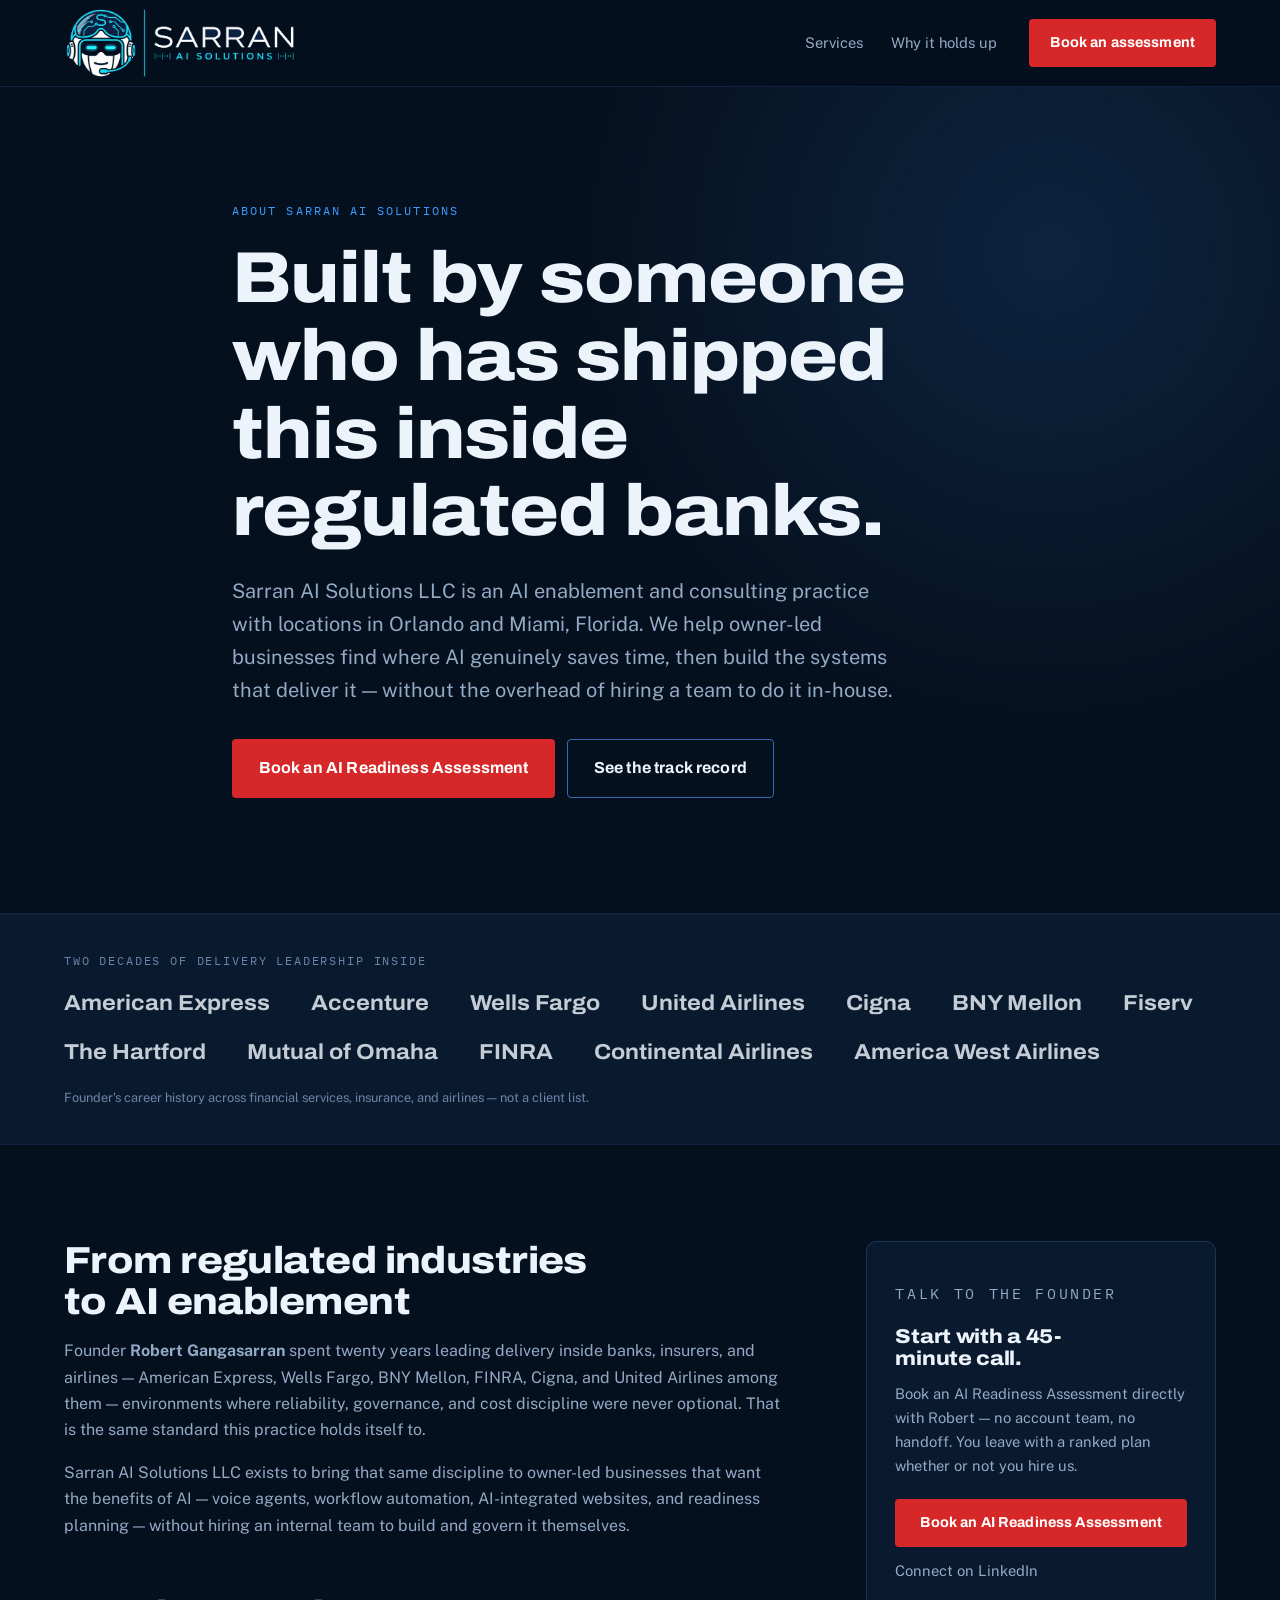
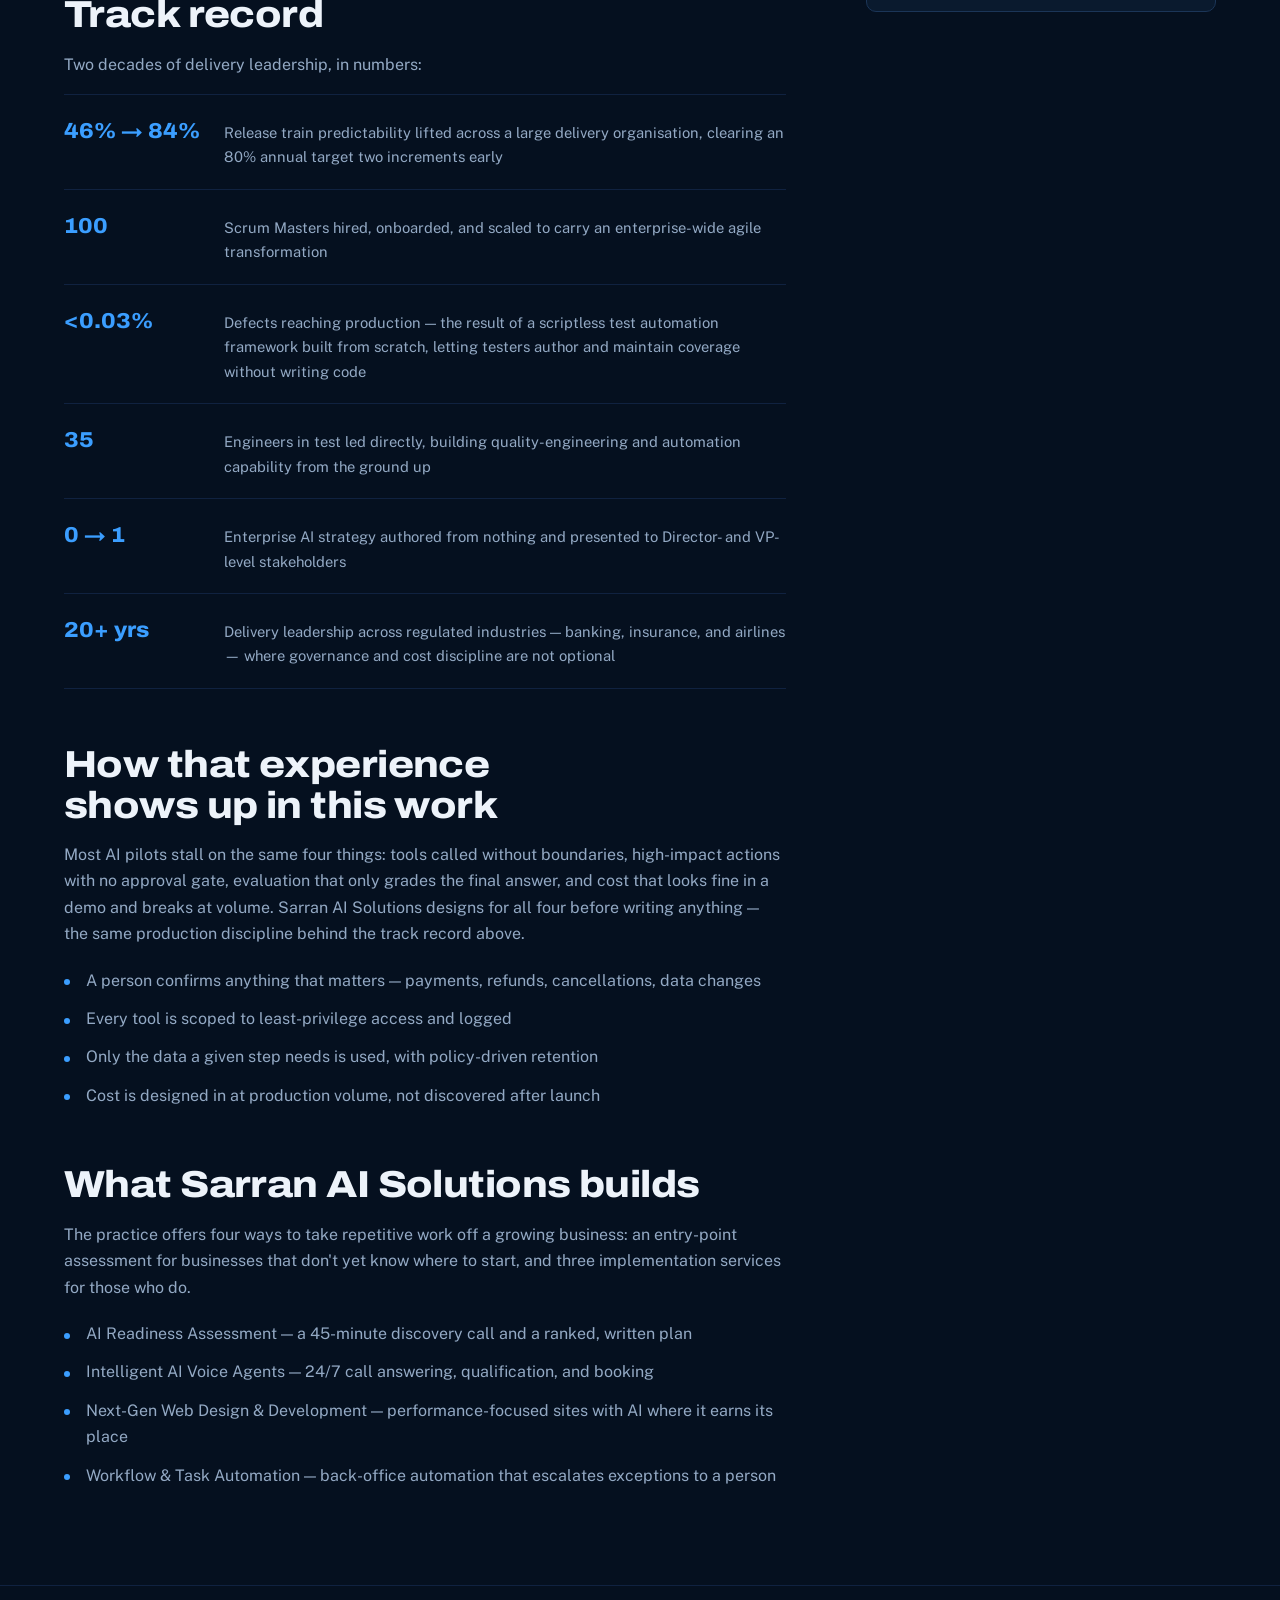
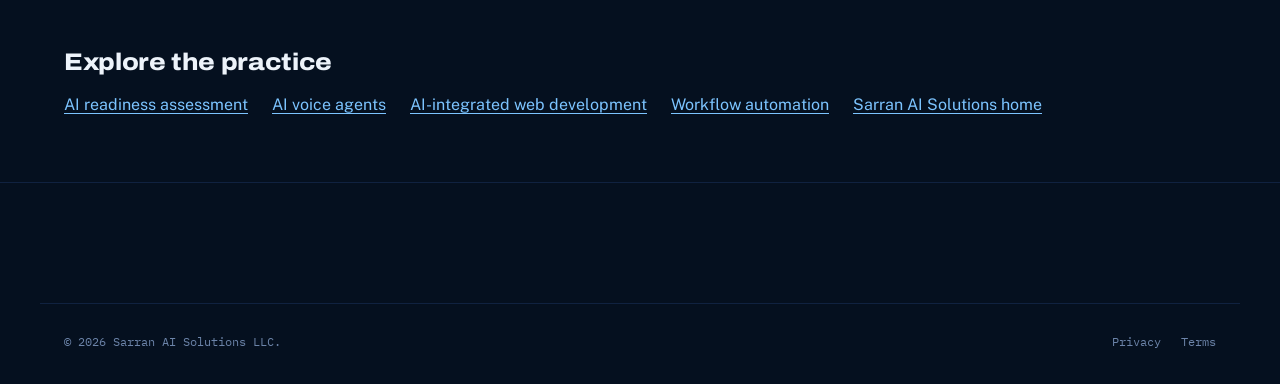
==== commit 472912e4: "Fix accessibility, schema, and content issues from pre-launch audit Accessibility (8 fixes, all veri" ====
--- a/sarran-ai/about.html
+++ b/sarran-ai/about.html
@@ -4,60 +4,29 @@
 <meta charset="utf-8">
 <meta name="viewport" content="width=device-width, initial-scale=1">
 <title>About | Sarran AI Solutions</title>
-<meta name="description" content="Sarran AI Solutions LLC is an AI enablement practice with locations in Orlando and Miami, Florida, founded by Robert Gangasarran, who spent 20+ years leading delivery inside American Express, Fiserv, Wells Fargo, BNY Mellon, and FINRA.">
+<meta name="description" content="AI enablement practice serving Orlando and Miami, founded by Robert Gangasarran after 20+ years leading delivery across banking, insurance, and airlines.">
 <meta name="robots" content="index,follow,max-snippet:-1,max-image-preview:large">
 <link rel="canonical" href="https://www.sarranai.com/about.html">
-<link rel="icon" href="assets/sarran-ai-robot-icon.png" type="image/png">
+<link rel="icon" href="assets/sarran-logo-mark.svg" type="image/svg+xml"><link rel="icon" href="assets/favicon-32.png" type="image/png" sizes="32x32"><link rel="apple-touch-icon" href="assets/apple-touch-icon.png">
 
 <meta property="og:url" content="https://www.sarranai.com/about.html">
 <meta property="og:title" content="About | Sarran AI Solutions">
-<meta property="og:description" content="Twenty years of delivery leadership in regulated financial services, now built into an AI enablement practice serving Orlando and Miami businesses.">
+<meta property="og:description" content="Twenty years of delivery leadership across banking, insurance, and airlines, now built into an AI enablement practice serving Orlando and Miami businesses.">
 <meta property="og:type" content="website">
-<meta property="og:image" content="https://www.sarranai.com/assets/sarran-ai-robot-logo.png">
+<meta property="og:image" content="https://www.sarranai.com/assets/og-card.jpg"><meta property="og:image:width" content="1200"><meta property="og:image:height" content="630"><meta property="og:image:alt" content="Sarran AI Solutions — practical AI for small businesses">
 <meta property="og:site_name" content="Sarran AI Solutions LLC">
-
-<script type="application/ld+json">
-{
-  "@context": "https://schema.org",
-  "@graph": [
-    {
-      "@type": "WebPage",
-      "@id": "https://www.sarranai.com/about.html#webpage",
-      "url": "https://www.sarranai.com/about.html",
-      "name": "About | Sarran AI Solutions",
-      "description": "Sarran AI Solutions LLC is an AI enablement practice with locations in Orlando and Miami, Florida, founded by Robert Gangasarran, who spent 20+ years leading delivery inside American Express, Fiserv, Wells Fargo, BNY Mellon, and FINRA.",
-      "isPartOf": { "@id": "https://www.sarranai.com/#website" },
-      "about": { "@id": "https://www.sarranai.com/#founder" },
-      "mainEntity": { "@id": "https://www.sarranai.com/#founder" },
-      "breadcrumb": { "@id": "https://www.sarranai.com/about.html#breadcrumb" }
-    },
-    {
-      "@type": "BreadcrumbList",
-      "@id": "https://www.sarranai.com/about.html#breadcrumb",
-      "itemListElement": [
-        { "@type": "ListItem", "position": 1, "name": "Home", "item": "https://www.sarranai.com/" },
-        { "@type": "ListItem", "position": 2, "name": "About", "item": "https://www.sarranai.com/about.html" }
-      ]
-    },
-    {
-      "@type": "Person",
-      "@id": "https://www.sarranai.com/#founder",
-      "name": "Robert Gangasarran",
-      "jobTitle": "Founder",
-      "worksFor": { "@id": "https://www.sarranai.com/#organization" },
-      "url": "https://www.sarranai.com/about.html",
-      "sameAs": ["https://www.linkedin.com/in/robertgangasarran"],
-      "knowsAbout": ["AI strategy", "Enterprise delivery", "Quality engineering", "Workflow automation", "AI governance"],
-      "description": "Founder of Sarran AI Solutions LLC. Spent twenty years leading delivery across American Express, Fiserv, Wells Fargo, BNY Mellon, and FINRA, including lifting release-train predictability from 46% to 84%, scaling a 100-person Scrum Master organization, building a scriptless test automation framework that held production defects under 0.03%, leading 35 engineers in test, and authoring an enterprise AI strategy from scratch for Director- and VP-level stakeholders."
-    }
-  ]
-}
-</script>
+<meta property="og:locale" content="en_US">
+<meta name="twitter:card" content="summary_large_image">
+<meta name="twitter:title" content="About | Sarran AI Solutions">
+<meta name="twitter:description" content="Twenty years of delivery leadership across banking, insurance, and airlines, now built into an AI enablement practice serving Orlando and Miami businesses.">
+<meta name="twitter:image" content="https://www.sarranai.com/assets/og-card.jpg"><meta name="twitter:image:alt" content="Sarran AI Solutions — practical AI for small businesses">
+
+<script type="application/ld+json">{"@context":"https://schema.org","@graph":[{"@type":"WebPage","@id":"https://www.sarranai.com/about.html#webpage","url":"https://www.sarranai.com/about.html","name":"About | Sarran AI Solutions","description":"AI enablement practice serving Orlando and Miami, founded by Robert Gangasarran after 20+ years leading delivery across banking, insurance, and airlines.","isPartOf":{"@id":"https://www.sarranai.com/#website"},"about":{"@id":"https://www.sarranai.com/#founder"},"mainEntity":{"@id":"https://www.sarranai.com/#founder"},"breadcrumb":{"@id":"https://www.sarranai.com/about.html#breadcrumb"}},{"@type":"BreadcrumbList","@id":"https://www.sarranai.com/about.html#breadcrumb","itemListElement":[{"@type":"ListItem","position":1,"name":"Home","item":"https://www.sarranai.com/"},{"@type":"ListItem","position":2,"name":"About","item":"https://www.sarranai.com/about.html"}]},{"@type":"WebSite","@id":"https://www.sarranai.com/#website","name":"Sarran AI Solutions","url":"https://www.sarranai.com/"},{"@type":"Person","@id":"https://www.sarranai.com/#founder","name":"Robert Gangasarran","jobTitle":"Founder","worksFor":{"@type":["ProfessionalService","Organization"],"@id":"https://www.sarranai.com/#organization","name":"Sarran AI Solutions LLC"},"url":"https://www.sarranai.com/about.html","sameAs":["https://www.linkedin.com/in/robertgangasarran"],"knowsAbout":["AI strategy","Enterprise delivery","Quality engineering","Workflow automation","AI governance"],"description":"Founder of Sarran AI Solutions LLC. Spent twenty years leading delivery across financial services, insurance, and airlines — American Express, Accenture, Wells Fargo, United Airlines, Cigna, BNY Mellon, Fiserv, The Hartford, Mutual of Omaha, FINRA, Continental Airlines, and America West Airlines — including lifting release-train predictability from 46% to 84%, scaling a 100-person Scrum Master organization, building a scriptless test automation framework that held production defects under 0.03%, leading 35 engineers in test, and authoring an enterprise AI strategy from scratch for Director- and VP-level stakeholders."}]}</script>
 
 <link rel="preconnect" href="https://fonts.googleapis.com">
 <link rel="preconnect" href="https://fonts.gstatic.com" crossorigin>
 <link href="https://fonts.googleapis.com/css2?family=Archivo:wdth,wght@75..125,400..900&family=Public+Sans:wght@400;500;600&family=IBM+Plex+Mono:wght@400;500&display=swap" rel="stylesheet">
-<link rel="stylesheet" href="styles.155ca2a2cf.css">
+<link rel="stylesheet" href="styles.d1a3527a6a.css">
 </head>
 <body>
 
@@ -195,7 +164,7 @@
           services for those who do.
         </p>
         <ul class="service-list">
-          <li><a href="ai-readiness-assessment.html">AI Assessments &amp; Strategy</a> — a 45-minute discovery call and a ranked, written plan</li>
+          <li><a href="ai-readiness-assessment.html">AI Readiness Assessment</a> — a 45-minute discovery call and a ranked, written plan</li>
           <li><a href="ai-voice-agents.html">Intelligent AI Voice Agents</a> — 24/7 call answering, qualification, and booking</li>
           <li><a href="ai-web-development.html">Next-Gen Web Design &amp; Development</a> — performance-focused sites with AI where it earns its place</li>
           <li><a href="workflow-automation.html">Workflow &amp; Task Automation</a> — back-office automation that escalates exceptions to a person</li>
--- a/sarran-ai/styles.d1a3527a6a.css
+++ b/sarran-ai/styles.d1a3527a6a.css
@@ -0,0 +1,1532 @@
+/* ==========================================================================
+   Sarran AI Solutions LLC
+   Dark, enterprise-futurist. The ground is a blue-black rather than a neutral
+   near-black, so every surface carries the hue. Red stays reserved exclusively
+   for booking CTAs, per the brand rule.
+
+   Palette is defined once, here. Every colour below is a token reference —
+   swapping the hue is an edit to this block alone.
+   ========================================================================== */
+
+/* --- Tokens -------------------------------------------------------------- */
+:root {
+  /* Ground: blue-black, deepening through raised surfaces */
+  --void:      #05101F;
+  --surface:   #0A1A2E;
+  --panel:     #12294A;   /* cards on dark */
+  --line:      #1B3557;
+  --line-input:#366AAE;   /* control borders: 3.19:1 on --surface (WCAG 1.4.11) */
+  --line-soft: #102240;
+
+  /* Accent: bright azure, for accents on dark surfaces */
+  --accent:      #3B9EFF;
+  --accent-lift: #7CC4FF;
+  --accent-dim:  rgba(59, 158, 255, .14);
+
+  /* Ink */
+  --ink:       #EDF3FA;
+  --muted:     #93A9C4;
+  --faint:     #6C84A9;   /* AA on both grounds: 4.59 surface, 5.01 void */
+
+  /* Action — brand rule: red is the single deliberate action color */
+  --red:       #D62828;
+  /* Hover/active state for red buttons. Darker than --red, not lighter: white
+     button text on the old lighter hover measured 4.27:1 (needs 4.5). Darker
+     moves the wrong direction for a "lift" but the right direction for
+     contrast — name kept for the smaller diff. 5.46:1 white text on this;
+     3.20:1 as the invalid-field border on --surface (WCAG 1.4.11). */
+  --red-lift:  #CB2626;
+  /* Error copy only — .field__err and .bform__status[data-state="error"] —
+     both painted on --void. --red-lift there measured 4.47:1 (needs 4.5);
+     this is tuned to 4.59:1. Do not reuse for a background: too light for
+     white text to sit on. */
+  --red-text:  #E33F3F;
+
+  --display: "Archivo", "Segoe UI", sans-serif;
+  --body:    "Public Sans", Calibri, Arial, sans-serif;
+  --mono:    "IBM Plex Mono", ui-monospace, Menlo, monospace;
+
+  --shell: 1200px;
+  --pad:   1.5rem;
+  --r:     4px;
+  --r-lg:  10px;
+
+  --bar:   86px;
+}
+
+/* --- Base ---------------------------------------------------------------- */
+*, *::before, *::after { box-sizing: border-box; }
+
+html {
+  scroll-behavior: smooth;
+  scroll-padding-top: calc(var(--bar) + 1rem);
+  -webkit-text-size-adjust: 100%;
+}
+
+body {
+  margin: 0;
+  background: var(--void);
+  color: var(--ink);
+  font-family: var(--body);
+  font-size: 1rem;
+  line-height: 1.65;
+  -webkit-font-smoothing: antialiased;
+}
+
+h1, h2, h3 {
+  font-family: var(--display);
+  font-weight: 800;
+  font-stretch: 112%;
+  letter-spacing: -.015em;
+  line-height: 1.08;
+  margin: 0;
+  text-wrap: balance;
+}
+
+p { margin: 0; }
+img { display: block; max-width: 100%; height: auto; }
+/* must outrank any component `display` rule (e.g. .drawer) */
+[hidden] { display: none !important; }
+ul, ol { margin: 0; padding: 0; list-style: none; }
+a { color: inherit; text-decoration: none; }
+
+:focus-visible {
+  outline: 2px solid var(--accent-lift);
+  outline-offset: 3px;
+  border-radius: 2px;
+}
+
+.shell {
+  width: 100%;
+  max-width: var(--shell);
+  margin-inline: auto;
+  padding-inline: var(--pad);
+}
+
+.skip-link {
+  position: absolute; left: -9999px; top: 0; z-index: 200;
+  background: var(--accent); color: var(--void);
+  padding: .75rem 1rem; font-weight: 600;
+}
+.skip-link:focus { left: .5rem; top: .5rem; }
+
+/* --- Shared type devices ------------------------------------------------- */
+.tag {
+  font-family: var(--mono);
+  font-size: .72rem;
+  letter-spacing: .18em;
+  text-transform: uppercase;
+  color: var(--accent);
+  margin-bottom: 1.25rem;
+}
+
+.lede { max-width: 42rem; margin-bottom: 3.5rem; }
+.lede__title { font-size: clamp(1.85rem, 4vw, 3rem); }
+.lede__sub { color: var(--muted); margin-top: 1rem; font-size: 1.05rem; }
+
+/* --- Buttons ------------------------------------------------------------- */
+.button {
+  display: inline-flex;
+  align-items: center;
+  justify-content: center;
+  font-family: var(--display);
+  font-weight: 700;
+  font-stretch: 100%;
+  font-size: .9rem;
+  letter-spacing: .01em;
+  padding: .7rem 1.25rem;
+  border: 1px solid transparent;
+  border-radius: var(--r);
+  cursor: pointer;
+  min-height: 44px;
+  transition: background-color .18s ease, border-color .18s ease, color .18s ease, transform .12s ease;
+}
+.button--lg { padding: .95rem 1.6rem; font-size: 1rem; }
+
+/* Red — booking only */
+.button--book { background: var(--red); color: #fff; }
+.button--book:hover { background: var(--red-lift); }
+.button--book:active { background: #B91F1F; transform: translateY(1px); }
+
+.button--quiet { border-color: var(--line-input); color: var(--ink); }
+.button--quiet:hover { border-color: var(--accent); color: var(--accent); }
+.button--quiet:active { background: var(--accent-dim); transform: translateY(1px); }
+.button:disabled,
+.button[aria-disabled="true"] {
+  cursor: not-allowed;
+  filter: saturate(.55);
+  transform: none;
+}
+.button--book:disabled,
+.button--book[aria-disabled="true"] { background: #8F3038; color: #fff; }
+.button--quiet:disabled,
+.button--quiet[aria-disabled="true"] { border-color: var(--line-input); color: var(--muted); }
+
+/* --- Masthead ------------------------------------------------------------ */
+.masthead {
+  position: fixed;
+  inset: 0 0 auto 0;
+  z-index: 100;
+  background: rgba(5, 16, 31, .82);
+  backdrop-filter: blur(14px);
+  border-bottom: 1px solid var(--line-soft);
+  transition: transform .3s ease;
+}
+.masthead[data-tucked="true"] { transform: translateY(-100%); }
+
+.masthead__inner {
+  display: flex;
+  align-items: center;
+  gap: 2rem;
+  min-height: var(--bar);
+}
+
+/* Horizontal robot logo. The transparent artwork includes the complete
+   wordmark, so it remains a single, scalable brand asset at every breakpoint. */
+.brandmark { display: inline-flex; align-items: center; flex: 0 0 auto; }
+
+.brandmark__logo {
+  width: clamp(12.5rem, 18.5vw, 14.5rem);
+  height: auto;
+  flex: 0 0 auto;
+}
+
+.brandmark--lg .brandmark__logo { width: min(100%, 17.5rem); }
+
+.masthead__nav {
+  display: flex;
+  gap: 1.75rem;
+  margin-left: auto;
+  font-size: .92rem;
+  color: var(--muted);
+}
+.masthead__nav a {
+  display: inline-flex;
+  align-items: center;
+  justify-content: center;
+  min-width: 44px;
+  min-height: 44px;
+  transition: color .18s ease;
+}
+.masthead__nav a:hover { color: var(--accent); }
+.masthead__nav a:active { color: var(--accent-lift); }
+
+.masthead__toggle {
+  display: none;
+  flex-direction: column;
+  gap: 5px;
+  margin-left: auto;
+  min-width: 44px;
+  min-height: 44px;
+  padding: .65rem;
+  background: none;
+  border: 0;
+  cursor: pointer;
+}
+.masthead__toggle span { display: block; width: 22px; height: 1.5px; background: var(--ink); }
+
+.drawer {
+  display: flex;
+  flex-direction: column;
+  gap: 1rem;
+  padding: 1rem var(--pad) 1.75rem;
+  border-top: 1px solid var(--line-soft);
+  background: var(--surface);
+}
+.drawer a { display: inline-flex; align-items: center; min-height: 44px; color: var(--muted); }
+.drawer a:active { color: var(--accent-lift); }
+.drawer .button { color: #fff; }
+
+/* --- Hero ---------------------------------------------------------------- */
+.hero {
+  padding-top: calc(var(--bar) + 5rem);
+  padding-bottom: 5.5rem;
+  position: relative;
+  overflow: hidden;
+}
+/* single ambient bloom, no cursor tracking */
+.hero::before {
+  content: "";
+  position: absolute;
+  top: -22%; right: -12%;
+  width: 46rem; height: 46rem;
+  background: radial-gradient(circle, rgba(59, 158, 255, .13), transparent 62%);
+  pointer-events: none;
+}
+
+.hero__grid {
+  position: relative;
+  display: grid;
+  grid-template-columns: 1fr 1fr;
+  gap: 4rem;
+  align-items: center;
+}
+
+.hero__title { font-size: clamp(2.4rem, 5.4vw, 4.1rem); }
+
+.hero__lede {
+  color: var(--muted);
+  font-size: 1.12rem;
+  margin-top: 1.5rem;
+  max-width: 32rem;
+}
+
+.hero__actions { display: flex; flex-wrap: wrap; gap: .75rem; margin-top: 2.25rem; }
+
+.hero__note {
+  font-family: var(--mono);
+  font-size: .78rem;
+  color: var(--faint);
+  margin-top: 1.5rem;
+}
+
+.assessment-card {
+  margin: 0;
+  padding: clamp(1.75rem, 4vw, 2.75rem);
+  background: linear-gradient(160deg, var(--panel), var(--surface));
+  border: 1px solid var(--line-input);
+  border-radius: var(--r-lg);
+  box-shadow: 0 30px 70px -30px rgba(0, 0, 0, .85), 0 0 0 1px rgba(59, 158, 255, .08);
+}
+.assessment-card__eyebrow {
+  font-family: var(--mono);
+  font-size: .7rem;
+  letter-spacing: .15em;
+  text-transform: uppercase;
+  color: var(--accent-lift);
+  margin-bottom: .75rem;
+}
+.assessment-card h2 { font-size: clamp(1.65rem, 3vw, 2.25rem); }
+.assessment-card > p:not(.assessment-card__eyebrow, .assessment-card__price, .assessment-card__fine) { color: var(--muted); }
+.assessment-card__price { margin: 1.25rem 0 .85rem; color: var(--muted); }
+.assessment-card__price span { color: var(--ink); font-family: var(--display); font-size: 2.8rem; font-weight: 800; margin-right: .45rem; }
+.assessment-card ul { display: grid; gap: .65rem; margin: 1.5rem 0; }
+.assessment-card li { position: relative; padding-left: 1.35rem; color: var(--ink); }
+.assessment-card li::before { content: "✓"; position: absolute; left: 0; color: var(--accent-lift); font-weight: 700; }
+.assessment-card .button { width: 100%; }
+.assessment-card__fine { margin-top: .8rem; color: var(--faint); font-size: .78rem; text-align: center; }
+
+/* --- Signature: the call sheet ------------------------------------------- */
+.callsheet {
+  margin: 0;
+  background: linear-gradient(180deg, var(--surface), #071528);
+  border: 1px solid var(--line);
+  border-radius: var(--r-lg);
+  box-shadow: 0 30px 70px -30px rgba(0, 0, 0, .85), 0 0 0 1px rgba(59, 158, 255, .06);
+  overflow: hidden;
+}
+
+.callsheet__head {
+  display: flex;
+  align-items: center;
+  gap: .6rem;
+  padding: .85rem 1.1rem;
+  border-bottom: 1px solid var(--line-soft);
+  font-family: var(--mono);
+  font-size: .72rem;
+  letter-spacing: .1em;
+  text-transform: uppercase;
+  color: var(--faint);
+}
+.callsheet__pip {
+  width: 7px; height: 7px; border-radius: 50%;
+  background: var(--accent);
+  box-shadow: 0 0 0 0 rgba(59, 158, 255, .55);
+  animation: pip 2.4s ease-out infinite;
+}
+@keyframes pip {
+  0%   { box-shadow: 0 0 0 0 rgba(59, 158, 255, .5); }
+  70%  { box-shadow: 0 0 0 9px rgba(59, 158, 255, 0); }
+  100% { box-shadow: 0 0 0 0 rgba(59, 158, 255, 0); }
+}
+.callsheet__clock { margin-left: auto; color: var(--accent); }
+
+.callsheet__log { padding: 1.1rem 1.1rem .5rem; display: grid; gap: .9rem; }
+
+.line {
+  display: grid;
+  grid-template-columns: 3.2rem 4.2rem 1fr;
+  gap: .75rem;
+  align-items: baseline;
+  font-size: .9rem;
+}
+/* JS adds .is-typed progressively; without JS every line is visible. */
+.line[data-armed] { opacity: 0; transform: translateY(6px); }
+.line.is-typed { opacity: 1; transform: none; transition: opacity .45s ease, transform .45s ease; }
+
+.line__t { font-family: var(--mono); font-size: .72rem; color: var(--faint); }
+.line__who {
+  justify-self: start;   /* keeps the BOOKED chip tight to its label */
+  font-family: var(--mono);
+  font-size: .68rem;
+  letter-spacing: .12em;
+  text-transform: uppercase;
+  color: var(--faint);
+}
+.line__who--agent { color: var(--accent); }
+/* The chip's own padding would indent its label 5.6px past the AGENT/CALLER
+   labels above it. Pull the box left by exactly that padding so the text
+   optically aligns down the column. */
+.line__who--sys {
+  color: var(--void);
+  background: var(--accent);
+  padding: .1rem .35rem;
+  margin-left: -.35rem;
+  border-radius: 2px;
+}
+.line__say { color: var(--muted); }
+
+.line--done { padding-top: .9rem; border-top: 1px dashed var(--line); }
+.line--done .line__say { color: var(--ink); font-weight: 600; }
+
+.callsheet__foot {
+  padding: .5rem 1.1rem 1.1rem;
+  font-family: var(--mono);
+  font-size: .68rem;
+  color: var(--faint);
+}
+
+/* --- Pedigree strip ------------------------------------------------------ */
+.pedigree {
+  border-block: 1px solid var(--line-soft);
+  background: var(--surface);
+  padding-block: 2.25rem;
+}
+.pedigree__label {
+  font-family: var(--mono);
+  font-size: .72rem;
+  letter-spacing: .16em;
+  text-transform: uppercase;
+  color: var(--faint);
+  margin-bottom: 1rem;
+}
+.pedigree__list {
+  display: flex;
+  flex-wrap: wrap;
+  /* Twelve names now, so the column gap has to give way on narrow screens
+     or the strip runs to six rows. Wide stays at the original 2.75rem. */
+  gap: .85rem clamp(1.5rem, 3.2vw, 2.75rem);
+  font-family: var(--display);
+  font-weight: 700;
+  font-stretch: 108%;
+  font-size: clamp(1rem, 2vw, 1.35rem);
+  color: var(--ink);
+  opacity: .82;
+}
+.pedigree__fine { margin-top: 1rem; font-size: .8rem; color: var(--faint); }
+
+/* --- Case studies (results) ---------------------------------------------- */
+/* The page's proof, between the pedigree strip and the assessment sample.
+   Every value is derived from the tokens above; no new colour is introduced.
+
+   Scannability: the three body paragraphs each carry a run-in label drawn with
+   generated content ("The problem" / "What we built" / "Result") plus a left
+   rule, so the three roles read at a glance without the prose. The labels are
+   block-level and sit at the head of the paragraph they name, so where a
+   screen reader announces generated content it lands as a short phrase ahead
+   of that sentence — the same word, in the same order, a sighted reader sees.
+
+   Result is the payload of every card: accent rule, tinted panel, display
+   face. It outranks the title visually even though it sits below it.        */
+
+.results {
+  padding-block: 7rem;
+  border-bottom: 1px solid var(--line-soft);
+}
+
+/* .shell already handles width and inline padding. This only carries the card
+   padding token, so one value drives the card at every breakpoint. */
+.results__inner { --case-pad: 2.25rem; }
+
+/* .lede already sets the measure and a 3.5rem gap; only the gap changes here,
+   because the grid below is dense and wants to start a little sooner. */
+.results__lede { margin-bottom: 3rem; }
+
+.results__grid {
+  list-style: none;
+  margin: 0;
+  padding: 0;
+  display: grid;
+  grid-template-columns: repeat(2, minmax(0, 1fr));
+  gap: 1rem;
+}
+
+.case {
+  display: flex;
+  flex-direction: column;
+  gap: .85rem;
+  padding: var(--case-pad, 2.25rem);
+  background: var(--surface);
+  border: 1px solid var(--line);
+  border-radius: var(--r-lg);
+  overflow-wrap: break-word;
+  transition: border-color .25s ease;   /* neutralised by the reduced-motion block */
+}
+.case:hover { border-color: var(--line-input); }
+
+/* Row alignment across a pair. Each card spans six parent rows and borrows
+   them, so sector / title / problem / built / result land on the same
+   baselines in both cards of a row — the result lines above all. Rows are
+   assigned explicitly rather than auto-flowed, so the one card with a quote
+   and the one with a note drop that element into row 6 and the other two
+   simply leave row 6 empty: cards stay equal height and nothing looks
+   lopsided. Where subgrid is unsupported this is skipped and the flex column
+   above stands, losing only the cross-card alignment. */
+@supports (grid-template-rows: subgrid) {
+  .case {
+    display: grid;
+    grid-row: span 6;
+    grid-template-rows: subgrid;
+    grid-template-columns: minmax(0, 1fr);
+    row-gap: .85rem;   /* a subgrid inherits the parent gap unless it says otherwise */
+  }
+  .case__sector  { grid-row: 1; }
+  .case__title   { grid-row: 2; }
+  .case__problem { grid-row: 3; }
+  .case__built   { grid-row: 4; }
+  .case__result  { grid-row: 5; }
+  .case__quote,
+  .case__note    { grid-row: 6; }
+  /* Only the result panel stretches to fill its shared track — matching panel
+     heights are part of the payload reading as one line across the pair. The
+     rules above it hug their own text instead of trailing past it. */
+  .case__sector,
+  .case__title,
+  .case__problem,
+  .case__built { align-self: start; }
+}
+
+/* Sector stays faint, not accent: inside a card the accent is spent on the
+   result line alone. */
+.case__sector {
+  font-family: var(--mono);
+  font-size: .68rem;
+  letter-spacing: .16em;
+  text-transform: uppercase;
+  color: var(--faint);
+}
+
+.case__title { font-size: 1.25rem; }
+
+/* the three scannable roles */
+.case__problem,
+.case__built,
+.case__result {
+  border-left: 2px solid var(--line);
+  padding-left: 1.15rem;
+  color: var(--muted);
+  font-size: .95rem;
+}
+.case__problem { margin-top: .45rem; }
+
+.case__problem::before,
+.case__built::before,
+.case__result::before {
+  display: block;
+  margin-bottom: .3rem;
+  font-family: var(--mono);
+  font-size: .66rem;
+  letter-spacing: .16em;
+  text-transform: uppercase;
+  color: var(--faint);
+}
+.case__problem::before { content: "The problem"; }
+.case__built::before   { content: "What we built"; }
+.case__result::before  { content: "Result"; }
+
+/* the payload */
+.case__result {
+  margin-top: .3rem;
+  padding: 1rem 1.15rem;
+  border-left-color: var(--accent);
+  border-radius: 0 var(--r) var(--r) 0;
+  background: var(--accent-dim);
+  color: var(--ink);
+  font-family: var(--display);
+  font-weight: 700;
+  font-stretch: 108%;
+  font-size: 1.08rem;
+  line-height: 1.4;
+}
+.case__result::before { margin-bottom: .45rem; color: var(--accent); }
+
+/* Card 1 only. Sits below a hairline as a postscript to the result, so its
+   absence from the other three reads as nothing missing. */
+.case__quote {
+  margin: .5rem 0 0;
+  padding-top: 1.35rem;
+  border-top: 1px solid var(--line);
+}
+.case__quote blockquote {
+  margin: 0;
+  color: var(--ink);
+  font-size: 1rem;
+  line-height: 1.55;
+}
+.case__quote blockquote::before { content: "\201C"; }
+.case__quote blockquote::after  { content: "\201D"; }
+.case__quote figcaption {
+  margin-top: .6rem;
+  font-family: var(--mono);
+  font-size: .68rem;
+  letter-spacing: .12em;
+  text-transform: uppercase;
+  color: var(--faint);
+}
+
+/* Card 2 only — same hairline, quieter voice. */
+.case__note {
+  margin-top: .5rem;
+  padding-top: 1.35rem;
+  border-top: 1px solid var(--line);
+  color: var(--faint);
+  font-size: .85rem;
+  line-height: 1.55;
+}
+
+@media (max-width: 860px) {
+  .results__grid { grid-template-columns: minmax(0, 1fr); }
+  /* One card per row: subgrid has nothing left to align, and dropping it stops
+     the empty sixth row from adding a gap under the two shorter cards. */
+  .case { grid-row: auto; grid-template-rows: none; }
+}
+
+@media (max-width: 680px) {
+  .results { padding-block: 4.5rem; }
+  .results__inner { --case-pad: 1.6rem; }
+  .case__result { padding: .9rem 1rem; }
+}
+
+/* --- Assessment sample ------------------------------------------------- */
+.sample {
+  padding-block: 7rem;
+  border-bottom: 1px solid var(--line-soft);
+  background: linear-gradient(135deg, rgba(59, 158, 255, .08), transparent 46%);
+}
+.sample__grid {
+  display: grid;
+  grid-template-columns: minmax(0, .78fr) minmax(0, 1.22fr);
+  gap: 4.5rem;
+  align-items: center;
+}
+.sample__lede { margin-bottom: 0; }
+.sample__link {
+  display: inline-flex;
+  align-items: center;
+  min-height: 44px;
+  margin-top: 1.5rem;
+  color: var(--accent-lift);
+  font-weight: 600;
+  text-decoration: underline;
+  text-underline-offset: .25em;
+}
+.sample__link:hover { color: var(--ink); }
+.sample__link:active { color: var(--accent); }
+
+.sample-plan {
+  border: 1px solid var(--line-input);
+  border-radius: var(--r-lg);
+  background: var(--surface);
+  overflow: hidden;
+  box-shadow: 0 24px 70px rgba(0, 0, 0, .24);
+}
+.sample-plan__topline,
+.sample-plan__footer {
+  display: flex;
+  flex-wrap: wrap;
+  justify-content: space-between;
+  gap: .75rem 1.5rem;
+  padding: .8rem 1.5rem;
+  background: var(--line-soft);
+  color: var(--faint);
+  font-family: var(--mono);
+  font-size: .68rem;
+  letter-spacing: .08em;
+  text-transform: uppercase;
+}
+.sample-plan__heading {
+  display: flex;
+  justify-content: space-between;
+  gap: 1.5rem;
+  align-items: start;
+  padding: 1.75rem 1.5rem 1.5rem;
+}
+.sample-plan__rank {
+  margin-bottom: .45rem;
+  color: var(--accent);
+  font-family: var(--mono);
+  font-size: .7rem;
+  letter-spacing: .14em;
+  text-transform: uppercase;
+}
+.sample-plan__heading h3 { font-size: clamp(1.35rem, 3vw, 1.85rem); }
+.sample-plan__status {
+  flex: 0 0 auto;
+  border: 1px solid var(--accent);
+  border-radius: 999px;
+  padding: .35rem .65rem;
+  color: var(--accent-lift);
+  font-family: var(--mono);
+  font-size: .68rem;
+  text-transform: uppercase;
+}
+.sample-plan__facts { margin: 0; padding-inline: 1.5rem; }
+.sample-plan__facts > div {
+  display: grid;
+  grid-template-columns: minmax(8.5rem, .38fr) minmax(0, 1fr);
+  gap: 1.5rem;
+  padding-block: 1rem;
+  border-top: 1px solid var(--line);
+}
+.sample-plan__facts dt {
+  color: var(--ink);
+  font-family: var(--mono);
+  font-size: .72rem;
+  letter-spacing: .06em;
+  text-transform: uppercase;
+}
+.sample-plan__facts dd { margin: 0; color: var(--muted); font-size: .92rem; }
+.sample-plan__footer { justify-content: start; }
+.sample-plan__footer strong { color: var(--ink); font-weight: 600; }
+.sample-plan__note { padding: 1rem 1.5rem; color: var(--faint); font-size: .78rem; }
+
+/* --- Who we help -------------------------------------------------------- */
+.who { padding-block: 7rem; border-bottom: 1px solid var(--line-soft); }
+.who__grid { display: grid; grid-template-columns: repeat(3, 1fr); gap: 1rem; }
+.who-card { padding: 2rem; background: var(--surface); border: 1px solid var(--line); border-radius: var(--r-lg); }
+.who-card__number { font-family: var(--mono); font-size: .72rem; color: var(--accent); margin-bottom: 1.25rem; }
+.who-card h3 { font-size: 1.35rem; margin-bottom: .75rem; }
+.who-card > p:last-child { color: var(--muted); }
+
+/* --- Services ------------------------------------------------------------ */
+.services { padding-block: 7rem; }
+
+.services__grid {
+  display: grid;
+  grid-template-columns: repeat(2, 1fr);
+  gap: 1px;
+  background: var(--line-soft);
+  border: 1px solid var(--line-soft);
+  border-radius: var(--r-lg);
+  overflow: hidden;
+}
+
+.offer {
+  background: var(--void);
+  padding: 2.5rem;
+  transition: background-color .25s ease;
+}
+.offer:hover { background: var(--surface); }
+
+.offer__kind {
+  font-family: var(--mono);
+  font-size: .68rem;
+  letter-spacing: .16em;
+  text-transform: uppercase;
+  color: var(--accent);
+  margin-bottom: 1rem;
+}
+.offer__name { font-size: 1.5rem; margin-bottom: .9rem; }
+.offer__body { color: var(--muted); }
+
+.offer__points { margin-top: 1.5rem; display: grid; gap: .55rem; }
+.offer__points li {
+  position: relative;
+  padding-left: 1.4rem;
+  font-size: .92rem;
+  color: var(--ink);
+}
+.offer__points li::before {
+  content: "";
+  position: absolute; left: 0; top: .62em;
+  width: 6px; height: 1.5px;
+  background: var(--accent);
+}
+
+.offer__details {
+  margin-top: 1.75rem;
+  border-top: 1px solid var(--line-input);
+}
+.offer__details summary {
+  min-height: 52px;
+  display: flex;
+  align-items: center;
+  justify-content: space-between;
+  gap: 1rem;
+  color: var(--accent-lift);
+  font-family: var(--mono);
+  font-size: .76rem;
+  font-weight: 500;
+  letter-spacing: .1em;
+  text-transform: uppercase;
+  cursor: pointer;
+  list-style: none;
+}
+.offer__details summary::-webkit-details-marker { display: none; }
+.offer__details summary::after {
+  content: "+";
+  color: var(--accent);
+  font-size: 1.25rem;
+  line-height: 1;
+}
+.offer__details[open] summary::after { content: "−"; }
+.offer__details summary:hover { color: var(--ink); }
+.offer__details summary:active { color: var(--accent); }
+.offer__more { padding: .25rem 0 .5rem; }
+.offer__more p { color: var(--muted); }
+.offer__more p + p { margin-top: 1rem; }
+
+/* --- Process ------------------------------------------------------------- */
+.how {
+  padding-block: 7rem;
+  border-top: 1px solid var(--line-soft);
+  background: var(--surface);
+}
+
+.how__track {
+  display: grid;
+  grid-template-columns: repeat(4, 1fr);
+  gap: 2rem;
+}
+
+/* the connecting line encodes that this really is a sequence */
+.phase { position: relative; padding-top: 2rem; border-top: 1px solid var(--line); }
+.phase::before {
+  content: "";
+  position: absolute; top: -4px; left: 0;
+  width: 7px; height: 7px;
+  background: var(--accent);
+  border-radius: 50%;
+}
+.phase__n {
+  font-family: var(--mono);
+  font-size: .7rem;
+  letter-spacing: .14em;
+  text-transform: uppercase;
+  color: var(--accent);
+  margin-bottom: .6rem;
+}
+.phase__name { font-size: 1.25rem; }
+.phase__when { font-family: var(--mono); font-size: .72rem; color: var(--faint); margin: .35rem 0 .8rem; }
+.phase__body { color: var(--muted); font-size: .95rem; }
+
+/* --- Trust --------------------------------------------------------------- */
+.trust { padding-block: 7rem; }
+
+.trust__grid {
+  display: grid;
+  grid-template-columns: 1fr 1.05fr;
+  gap: 4.5rem;
+  align-items: start;
+}
+.trust__intro .lede__title { margin-bottom: 1.25rem; }
+.trust__body { color: var(--muted); margin-bottom: 2rem; }
+
+.trust__list { display: grid; gap: 1px; background: var(--line-soft); }
+.rule { background: var(--void); padding: 1.75rem 0 1.75rem 1.5rem; border-left: 2px solid var(--line); }
+.rule:hover { border-left-color: var(--accent); }
+.rule__name { font-size: 1.1rem; margin-bottom: .5rem; }
+.rule__body { color: var(--muted); font-size: .95rem; }
+
+/* --- FAQ ----------------------------------------------------------------- */
+.faq { padding-block: 7rem; border-top: 1px solid var(--line-soft); background: var(--surface); }
+.faq__grid { display: grid; grid-template-columns: minmax(0, .8fr) minmax(0, 1.2fr); gap: 5rem; align-items: start; }
+.faq__lede { position: sticky; top: calc(var(--bar) + 2rem); margin-bottom: 0; }
+.faq__list { border-top: 1px solid var(--line-input); }
+.faq__item { border-bottom: 1px solid var(--line-input); }
+.faq__item h3 {
+  min-height: 64px;
+  display: flex;
+  align-items: center;
+  gap: 1rem;
+  padding: 1rem 0 .5rem;
+  color: var(--ink);
+  font-family: var(--display);
+  font-size: 1.08rem;
+  font-weight: 700;
+}
+.faq__item p { color: var(--muted); max-width: 66ch; padding: 0 0 1.4rem; }
+
+/* --- About --------------------------------------------------------------- */
+.about { padding-block: 7rem; }
+.about__grid { display: grid; grid-template-columns: 1fr 1fr; gap: 4.5rem; align-items: start; }
+.about__copy .lede__title { margin-bottom: 1.5rem; }
+.about__copy p { color: var(--muted); }
+.about__copy p + p { margin-top: 1rem; }
+.about__copy strong { color: var(--ink); font-weight: 600; }
+
+/* Track record. Every key is a short figure, so the term column stays narrow. */
+.record { margin: 0; display: grid; gap: 0; }
+.record__row {
+  display: grid;
+  grid-template-columns: 8.5rem 1fr;
+  gap: 1.5rem;
+  padding: 1.2rem 0;
+  border-top: 1px solid var(--line-soft);
+  align-items: baseline;
+}
+.record__row:last-child { border-bottom: 1px solid var(--line-soft); }
+.record__k {
+  font-family: var(--display);
+  font-weight: 800;
+  font-stretch: 108%;
+  font-size: 1.35rem;
+  color: var(--accent);
+  white-space: nowrap;   /* keep "46% → 84%" on one line */
+}
+.record__v { margin: 0; color: var(--muted); font-size: .92rem; }
+
+/* --- Free guide --------------------------------------------------------- */
+.guide { padding-block: 4.5rem; background: var(--surface); border-block: 1px solid var(--line-soft); }
+.guide__inner { display: grid; grid-template-columns: minmax(0, 1.4fr) minmax(16rem, .6fr); gap: 4rem; align-items: center; }
+.guide .tag { margin-bottom: .8rem; }
+.guide__body { color: var(--muted); max-width: 44rem; margin-top: 1rem; }
+.guide__action { padding: 1.5rem; border-left: 2px solid var(--accent); }
+.guide__action .button { width: 100%; }
+.guide__action p { color: var(--faint); font-size: .78rem; text-align: center; margin-top: .75rem; }
+
+.guide-page { padding-top: var(--bar); }
+.guide-hero { padding-block: clamp(4.5rem, 9vw, 7.5rem); background: radial-gradient(circle at 82% 20%, rgba(59, 158, 255, .14), transparent 30rem); border-bottom: 1px solid var(--line-soft); }
+.guide-hero__inner { max-width: 52rem; }
+.guide-hero h1 { font-size: clamp(2.35rem, 6vw, 4.3rem); }
+.guide-hero p:last-child { color: var(--muted); font-size: 1.12rem; margin-top: 1.5rem; max-width: 44rem; }
+.guide-list-section { padding-block: 6rem; }
+.guide-list { display: grid; gap: 1px; background: var(--line-soft); border: 1px solid var(--line-soft); border-radius: var(--r-lg); overflow: hidden; }
+.guide-list article { display: grid; grid-template-columns: 4rem 1fr; gap: 1.5rem; padding: 2rem; background: var(--surface); }
+.guide-list article > span { font-family: var(--mono); color: var(--accent); }
+.guide-list h2 { font-size: 1.35rem; margin-bottom: .8rem; }
+.guide-list p { color: var(--muted); }
+.guide-list p + p { margin-top: .55rem; }
+.guide-list strong { color: var(--ink); font-weight: 600; }
+.guide-next { padding-block: 6rem; text-align: center; background: var(--surface); border-top: 1px solid var(--line-soft); }
+.guide-next__inner { max-width: 45rem; }
+.guide-next h2 { font-size: clamp(1.9rem, 4vw, 3rem); }
+.guide-next p:not(.tag) { color: var(--muted); margin: 1.25rem auto 2rem; }
+
+/* --- Booking ------------------------------------------------------------- */
+.book {
+  padding-block: 7rem;
+  border-top: 1px solid var(--line-soft);
+  background:
+    radial-gradient(60rem 26rem at 50% 0%, rgba(59, 158, 255, .11), transparent 70%),
+    var(--surface);
+}
+.book__inner { max-width: 44rem; text-align: center; }
+.book .tag { margin-inline: auto; }
+.book__title { font-size: clamp(2rem, 4.4vw, 3.2rem); }
+/* Typewriter. The real text stays in flow to hold the block's height at every
+   width — no reflow jump as characters land — and is only faded out once JS
+   arms it, so with JS off the headline simply renders. opacity (not
+   visibility/clip) keeps it in the accessibility tree to be read normally. */
+.tw { position: relative; display: block; }
+.tw[data-armed] .tw__real { opacity: 0; }
+.tw__type { position: absolute; inset: 0; }
+.tw:not([data-armed]) .tw__type { display: none; }
+
+.tw__caret {
+  display: inline-block;
+  width: .055em;
+  height: .82em;
+  margin-left: .07em;
+  background: var(--accent);
+  vertical-align: -.05em;
+  animation: caret 1.05s steps(1) infinite;
+}
+@keyframes caret { 50% { opacity: 0; } }
+.tw.is-done .tw__caret { animation: none; opacity: 0; }
+
+.book__sub { color: var(--muted); margin-top: 1.25rem; font-size: 1.08rem; }
+.book__actions { display: flex; flex-wrap: wrap; gap: .75rem; justify-content: center; margin-top: 2.25rem; }
+.book__fine { font-family: var(--mono); font-size: .75rem; color: var(--faint); margin-top: 1.5rem; }
+
+/* --- Booking form --------------------------------------------------------- */
+.book__panel { margin-top: 2.5rem; text-align: left; }
+.book__panel[hidden] { display: none; }
+
+/* collapse/expand animation, only once JS has armed the panel */
+.book__panel.is-collapsible {
+  overflow: hidden;
+  animation: panelIn .32s cubic-bezier(.22, .8, .3, 1);
+}
+@keyframes panelIn {
+  from { opacity: 0; transform: translateY(-8px); }
+  to   { opacity: 1; transform: none; }
+}
+
+.bform {
+  background: var(--void);
+  border: 1px solid var(--line);
+  border-radius: var(--r-lg);
+  padding: 2rem;
+}
+.bform__title { font-size: 1.25rem; margin-bottom: .35rem; }
+.bform__intro { color: var(--muted); font-size: .95rem; margin-bottom: 1.75rem; }
+
+.bform__grid {
+  display: grid;
+  grid-template-columns: 1fr 1fr;
+  gap: 1.15rem 1.25rem;
+}
+.field--wide { grid-column: 1 / -1; }
+
+.field { display: flex; flex-direction: column; }
+.field label {
+  font-size: .88rem;
+  font-weight: 500;
+  color: var(--ink);
+  margin-bottom: .4rem;
+}
+.field__req {
+  font-family: var(--mono);
+  font-size: .6rem;
+  letter-spacing: .14em;
+  text-transform: uppercase;
+  color: var(--accent);
+  margin-left: .35rem;
+}
+.field__hint {
+  font-size: .84rem;
+  color: var(--muted);
+  margin-bottom: .5rem;
+}
+
+.field input,
+.field select,
+.field textarea {
+  font-family: var(--body);
+  font-size: .95rem;
+  color: var(--ink);
+  background: var(--surface);
+  /* --line-input, not --line: control borders need 3:1 (WCAG 1.4.11).
+     #366AAE measures 3.19:1 on --surface; --line is only 1.41:1. */
+  border: 1px solid var(--line-input);
+  border-radius: var(--r);
+  padding: .7rem .8rem;
+  width: 100%;
+  transition: border-color .16s ease;
+}
+.field textarea { resize: vertical; min-height: 6.5rem; }
+.field input::placeholder,
+.chat-form input::placeholder { color: var(--faint); }
+
+/* Select. Inherits everything above (font, colour, border, radius, padding,
+   width) from the shared control rule, so it stacks flush with a text input;
+   this block only drops the native chrome and supplies our own affordance.
+   Must stay AFTER that rule — its `background:` shorthand would otherwise
+   reset the arrow. */
+.field select {
+  -webkit-appearance: none;
+  -moz-appearance: none;
+  appearance: none;
+  cursor: pointer;
+  /* the shared padding, plus room on the right so a long option label
+     ("Prefer not to say") can never run under the arrow */
+  padding-right: 2.5rem;
+  /* chevron. Stroke is --muted (#93A9C4) hard-coded because custom properties
+     cannot be interpolated into a data URI — same palette, no new colour. */
+  background-image: url("data:image/svg+xml,%3Csvg xmlns='http://www.w3.org/2000/svg' width='12' height='8' viewBox='0 0 12 8'%3E%3Cpath d='M1 1.5 6 6.5 11 1.5' fill='none' stroke='%2393A9C4' stroke-width='1.75' stroke-linecap='round' stroke-linejoin='round'/%3E%3C/svg%3E");
+  background-repeat: no-repeat;
+  background-position: right .9rem center;
+  background-size: 12px 8px;
+}
+.field select:hover { background-image: url("data:image/svg+xml,%3Csvg xmlns='http://www.w3.org/2000/svg' width='12' height='8' viewBox='0 0 12 8'%3E%3Cpath d='M1 1.5 6 6.5 11 1.5' fill='none' stroke='%233B9EFF' stroke-width='1.75' stroke-linecap='round' stroke-linejoin='round'/%3E%3C/svg%3E"); }
+/* The option list is an OS popup and will not match the card; set both colours
+   explicitly so it is at least legible rather than inheriting a dark-on-dark
+   or white-on-white combination. */
+.field select option {
+  background-color: var(--surface);
+  color: var(--ink);
+}
+.field input:hover,
+.field select:hover,
+.field textarea:hover { border-color: var(--accent); }
+
+.field input[aria-invalid="true"],
+.field select[aria-invalid="true"],
+.field textarea[aria-invalid="true"] { border-color: var(--red-lift); }
+
+.field__err {
+  font-size: .82rem;
+  color: var(--red-text);
+  margin-top: .35rem;
+}
+.field__err[hidden] { display: none; }
+
+.bform__foot {
+  display: flex;
+  flex-wrap: wrap;
+  align-items: center;
+  gap: 1rem;
+  margin-top: 1.75rem;
+}
+.bform__note { font-size: .8rem; color: var(--faint); margin: 0; }
+.bform__note a { color: var(--accent-lift); text-decoration: underline; text-underline-offset: .18em; }
+
+.bform__status {
+  margin-top: 1rem;
+  font-size: .9rem;
+  color: var(--muted);
+}
+.bform__status:empty { display: none; }
+.bform__status[data-state="error"] { color: var(--red-text); }
+.bform__status[data-state="ok"] { color: var(--accent); }
+
+/* --- Booking form: 3-step mode ------------------------------------------- */
+/* Progressive enhancement contract: NOTHING here hides a step, a nav button
+   or the progress list on its own. Steps are only hidden under
+   `.bform--stepped`, which main.js adds at runtime; the Back / Continue
+   buttons and the step counter carry the `hidden` attribute in the HTML and
+   are handled by the global `[hidden]` rule. With JS off the form renders
+   exactly as it always has: every step stacked, one submit, one pass. */
+
+/* Progress indicator — numbered markers joined by a rule, label underneath. */
+.bform__progress {
+  display: flex;
+  align-items: flex-start;
+  margin-bottom: .9rem;
+}
+/* the intro normally supplies the gap; hold it open if the intro is absent */
+.bform__title + .bform__progress { margin-top: 1.5rem; }
+.bform__progress-item {
+  position: relative;
+  flex: 1 1 0;
+  min-width: 0;
+  display: flex;
+  flex-direction: column;
+  align-items: center;
+  gap: .5rem;
+  text-align: center;
+  font-size: .78rem;
+  line-height: 1.3;
+  color: var(--faint);
+  overflow-wrap: break-word;
+}
+/* the marker */
+.bform__progress-item::before {
+  content: attr(data-progress);
+  position: relative;
+  z-index: 1;
+  display: grid;
+  place-items: center;
+  width: 2rem;
+  height: 2rem;
+  border: 1px solid var(--line-input);
+  border-radius: 50%;
+  background: var(--void);
+  font-family: var(--mono);
+  font-size: .78rem;
+  color: var(--faint);
+  transition: color .18s ease, border-color .18s ease, background-color .18s ease;
+}
+/* the connecting rule: drawn leftwards from each marker to the one before it,
+   so it never escapes the list at either end. The markers are opaque and sit
+   above it, so it reads as a single track. */
+.bform__progress-item + .bform__progress-item::after {
+  content: "";
+  position: absolute;
+  z-index: 0;
+  top: 1rem;                       /* marker centre: half of the 2rem marker */
+  left: -50%;
+  right: 50%;
+  height: 1px;
+  background: var(--line);
+  transition: background-color .18s ease;
+}
+
+/* state: upcoming is the default above. current is emphasised. */
+.bform__progress-item.is-current {
+  color: var(--ink);
+  font-weight: 600;
+}
+.bform__progress-item.is-current::before {
+  border-color: var(--accent);
+  color: var(--accent-lift);
+  background: var(--accent-dim);
+  box-shadow: 0 0 0 3px var(--accent-dim);
+}
+/* state: completed — same check mark device as .assessment-card li */
+.bform__progress-item.is-done { color: var(--muted); }
+.bform__progress-item.is-done::before {
+  content: "\2713";
+  border-color: var(--accent);
+  color: var(--accent-lift);
+  background: var(--accent-dim);
+}
+.bform__progress-item.is-done + .bform__progress-item::after { background: var(--accent); }
+
+.bform__stepcount {
+  font-family: var(--mono);
+  font-size: .7rem;
+  letter-spacing: .16em;
+  text-transform: uppercase;
+  color: var(--faint);
+  margin-bottom: 1.4rem;
+}
+
+/* Step wrapper. Fieldset defaults (border, margin, padding, and the
+   min-width: min-content that stops it shrinking inside a grid) all go. */
+.bform__step {
+  border: 0;
+  margin: 0;
+  padding: 0;
+  min-width: 0;
+}
+/* Legend as a plain block subhead — display: block takes it out of the
+   fieldset's notch rendering, so nothing clips it. */
+.bform__step-title {
+  display: block;      /* out of the fieldset notch, so nothing clips it */
+  float: none;
+  /* fit-content, NOT 100%: main.js focuses this legend on every step change,
+     and a full-column focus ring reads as an empty text input sitting above
+     the real fields. Hugging the text makes it read as a focused heading.
+     max-width keeps long titles wrapping inside the card at 360px. */
+  width: fit-content;
+  max-width: 100%;
+  padding: 0;
+  margin: 0 0 1.15rem;
+  font-family: var(--display);
+  font-size: 1.05rem;
+  font-weight: 700;
+  /* the 1.65 body leading makes the ring tall and box-like; headings on this
+     site are tight, and this also stops the ring dwarfing the glyphs */
+  line-height: 1.3;
+  letter-spacing: -.01em;
+  color: var(--ink);
+  /* main.js moves focus here on step change */
+  scroll-margin-top: calc(var(--bar) + 1rem);
+}
+/* Same ring as everywhere else on the site (:focus-visible, 2px --accent-lift),
+   just one more pixel of offset so it clears the descenders of a tight heading.
+   The ring is load-bearing — it announces the new step — so it is never
+   removed: :focus-visible alone is not enough, because Chrome suppresses it
+   on a script-driven focus() that follows a pointer event, which is exactly
+   how Continue/Back move focus. main.js adds .is-step-focus alongside the
+   focus() call and drops it on blur, so the ring shows regardless of how the
+   step was reached. */
+.bform__step-title:focus-visible,
+.bform__step-title.is-step-focus {
+  outline: 2px solid var(--accent-lift);
+  outline-offset: 4px;
+  border-radius: 2px;
+}
+/* No-JS / all-steps-visible mode: keep the stacked steps apart. */
+.bform:not(.bform--stepped) .bform__step + .bform__step { margin-top: 2.25rem; }
+
+/* THE step-visibility rule. Guarded by .bform--stepped, which only exists
+   once main.js has run. */
+.bform--stepped .bform__step:not(.is-active) { display: none; }
+
+/* .button--quiet has only ever been used on <a>, which is transparent by
+   default. The Back control is a real <button>, so the UA's `buttonface`
+   background shows through as a light box. Restore the intended ghost look.
+   Element-scoped, so the existing <a class="button button--quiet"> is
+   completely unaffected. */
+button.button--quiet { background: transparent; }
+button.button--quiet:active { background: var(--accent-dim); }
+
+/* Foot: Back on the left, Continue / Submit on the right. Scoped to the
+   stepped form so the single-submit no-JS layout is untouched. */
+.bform--stepped .bform__foot { justify-content: flex-start; }
+.bform--stepped .bform__foot [data-step-back] { order: 1; }
+.bform--stepped .bform__foot .bform__note { order: 2; flex: 1 1 12rem; }
+.bform--stepped .bform__foot [data-step-next],
+.bform--stepped .bform__foot [type="submit"] { order: 3; margin-left: auto; }
+
+/* Entry transition for the incoming step. */
+@media (prefers-reduced-motion: no-preference) {
+  .bform--stepped .bform__step.is-active {
+    animation: bformStepIn .28s cubic-bezier(.22, .8, .3, 1) both;
+  }
+}
+@keyframes bformStepIn {
+  from { opacity: 0; transform: translateY(8px); }
+  to   { opacity: 1; transform: none; }
+}
+@media (prefers-reduced-motion: reduce) {
+  .bform--stepped .bform__step.is-active {
+    animation: none !important;
+    opacity: 1 !important;
+    transform: none !important;
+  }
+}
+
+/* Narrow screens: drop the progress labels to numbers only so the track can
+   never overflow. The step's own legend and "Step n of 3" still name it. */
+@media (max-width: 520px) {
+  .bform__progress-item > span {
+    position: absolute;
+    width: 1px; height: 1px;
+    padding: 0; margin: -1px;
+    overflow: hidden;
+    clip: rect(0, 0, 0, 0);
+    white-space: nowrap;
+    border: 0;
+  }
+  .bform__progress-item { gap: 0; }
+  .bform__progress { margin-bottom: 1.1rem; }
+  /* stack the foot: buttons are already full width at this size */
+  .bform--stepped .bform__foot .bform__note { order: 4; flex: 1 1 100%; }
+}
+
+/* --- Footer -------------------------------------------------------------- */
+.foot { border-top: 1px solid var(--line-soft); padding-block: 4rem 2rem; }
+
+.foot__grid {
+  display: grid;
+  grid-template-columns: 1.6fr 1fr 1fr 1fr;
+  gap: 3rem;
+}
+.foot__brand .brandmark { margin-bottom: 1.25rem; }
+.foot__brand p { color: var(--faint); font-size: .9rem; max-width: 26ch; }
+
+.foot__col { display: flex; flex-direction: column; gap: .7rem; }
+.foot__col h3 {
+  font-family: var(--mono);
+  font-size: .7rem;
+  font-weight: 500;
+  font-stretch: normal;
+  letter-spacing: .16em;
+  text-transform: uppercase;
+  color: var(--faint);
+  margin-bottom: .35rem;
+}
+.foot__col a, .foot__col span { color: var(--muted); font-size: .9rem; }
+.foot__col a { display: inline-flex; align-items: center; min-height: 44px; transition: color .18s ease; }
+.foot__col a:hover { color: var(--accent); }
+.foot__col a:active { color: var(--accent-lift); }
+
+/* --- Legal pages --------------------------------------------------------- */
+.legal { min-height: 100vh; padding: calc(var(--bar) + 4rem) 0 6rem; }
+.legal__inner { max-width: 48rem; }
+.legal__back { display: inline-flex; min-height: 44px; align-items: center; color: var(--accent-lift); margin-bottom: 2rem; }
+.legal__back:active { color: var(--ink); }
+.legal h1 { font-size: clamp(2.3rem, 5vw, 4rem); margin-bottom: 1rem; }
+.legal h2 { font-size: 1.35rem; margin: 2.5rem 0 .75rem; }
+.legal p, .legal li { color: var(--muted); }
+.legal p + p { margin-top: 1rem; }
+.legal ul { list-style: disc; padding-left: 1.25rem; }
+.legal li + li { margin-top: .5rem; }
+.legal a { color: var(--accent-lift); text-decoration: underline; text-decoration-thickness: .08em; text-underline-offset: .18em; }
+.legal__return { display: inline-flex; min-height: 44px; align-items: center; }
+.legal__date { font-family: var(--mono); font-size: .78rem; color: var(--faint); }
+
+/* --- Service landing pages ---------------------------------------------- */
+.service-page { padding-top: var(--bar); }
+
+.service-hero {
+  padding-block: clamp(4.5rem, 9vw, 7.5rem);
+  background:
+    radial-gradient(circle at 82% 20%, rgba(59, 158, 255, .14), transparent 30rem),
+    var(--void);
+  border-bottom: 1px solid var(--line-soft);
+}
+.service-hero__inner { max-width: 54rem; }
+.service-hero h1 { font-size: clamp(2.45rem, 6vw, 4.5rem); max-width: 15ch; }
+.service-hero__lede { color: var(--muted); font-size: clamp(1.05rem, 2vw, 1.25rem); max-width: 42rem; margin-top: 1.5rem; }
+.service-hero__actions { display: flex; flex-wrap: wrap; gap: .75rem; margin-top: 2rem; }
+
+.service-facts {
+  display: grid;
+  grid-template-columns: repeat(3, 1fr);
+  gap: 1px;
+  background: var(--line-soft);
+  border-bottom: 1px solid var(--line-soft);
+}
+.service-fact { background: var(--surface); padding: 1.5rem var(--pad); }
+.service-fact strong { display: block; color: var(--ink); font-family: var(--display); font-size: 1.05rem; }
+.service-fact span { display: block; color: var(--faint); font-size: .85rem; margin-top: .25rem; }
+
+.service-body { padding-block: 6rem; }
+.service-body__grid { display: grid; grid-template-columns: minmax(0, 1.55fr) minmax(16rem, .75fr); gap: 5rem; align-items: start; }
+.service-copy { display: grid; gap: 3.5rem; }
+.service-copy section { display: grid; gap: 1rem; }
+.service-copy h2 { font-size: clamp(1.65rem, 3vw, 2.35rem); }
+.service-copy p { color: var(--muted); }
+.service-list { display: grid; gap: .75rem; margin-top: .25rem; }
+.service-list li { position: relative; padding-left: 1.35rem; color: var(--muted); }
+.service-list li::before { content: ""; position: absolute; left: 0; top: .72em; width: 6px; height: 6px; background: var(--accent); border-radius: 50%; }
+
+.deliverable-example { border: 1px solid var(--line); border-radius: var(--r-lg); padding: 1.5rem; background: var(--surface); }
+.deliverable-example__label { color: var(--accent); font-family: var(--mono); font-size: .7rem; letter-spacing: .1em; text-transform: uppercase; }
+.deliverable-example h3 { margin-top: .65rem; font-size: 1.25rem; }
+.deliverable-example dl { margin: 1.25rem 0 0; }
+.deliverable-example dl > div { display: grid; grid-template-columns: 8rem 1fr; gap: 1rem; padding-block: .8rem; border-top: 1px solid var(--line); }
+.deliverable-example dt { color: var(--ink); font-family: var(--mono); font-size: .72rem; text-transform: uppercase; }
+.deliverable-example dd { margin: 0; color: var(--muted); }
+.deliverable-example .deliverable-example__note { margin-top: 1rem; color: var(--faint); font-size: .78rem; }
+
+.service-aside { position: sticky; top: calc(var(--bar) + 2rem); border: 1px solid var(--line); border-radius: var(--r-lg); padding: 1.75rem; background: var(--surface); }
+.service-aside h2 { font-size: 1.25rem; }
+.service-aside p { color: var(--muted); font-size: .92rem; margin-top: .75rem; }
+.service-aside .button { width: 100%; margin-top: 1.25rem; }
+
+.service-faq { display: grid; gap: 1px; border: 1px solid var(--line-soft); background: var(--line-soft); border-radius: var(--r-lg); overflow: hidden; }
+.service-faq details { background: var(--surface); padding: 1.2rem 1.35rem; }
+.service-faq summary { cursor: pointer; color: var(--ink); font-weight: 600; }
+.service-faq p { margin-top: .75rem; }
+
+.service-related { padding-block: 4rem; border-top: 1px solid var(--line-soft); }
+.service-related__links { display: flex; flex-wrap: wrap; gap: .75rem 1.5rem; margin-top: 1rem; }
+.service-related a { color: var(--accent-lift); text-decoration: underline; text-underline-offset: .2em; }
+
+.offer__link {
+  display: inline-flex;
+  align-items: center;
+  gap: .5rem;
+  min-height: 44px;
+  margin-top: 1rem;
+  color: var(--accent-lift);
+  font-weight: 600;
+  text-decoration: underline;
+  text-underline-offset: .2em;
+}
+.offer__link:hover { color: var(--accent); }
+.offer__link:active { color: var(--ink); }
+
+.foot__base {
+  display: flex;
+  align-items: center;
+  justify-content: space-between;
+  gap: 1rem;
+  margin-top: 3.5rem;
+  padding-top: 1.75rem;
+  border-top: 1px solid var(--line-soft);
+  font-family: var(--mono);
+  font-size: .74rem;
+  color: var(--faint);
+}
+.foot__loc { color: var(--faint); }
+.foot__base-links { display: flex; gap: 1.25rem; }
+.foot__base-links a { color: var(--faint); transition: color .18s ease; }
+.foot__base-links a:hover { color: var(--accent); }
+
+/* --- Chat launcher ------------------------------------------------------ */
+.chat-widget { position: fixed; right: 1.25rem; bottom: max(1.25rem, env(safe-area-inset-bottom)); z-index: 200; }
+.chat-launcher { display: inline-flex; align-items: center; gap: .58rem; min-height: 50px; padding: .3rem .85rem .3rem .3rem; border: 1px solid var(--accent); border-radius: 999px; background: var(--panel); color: var(--ink); box-shadow: 0 12px 34px rgba(0,0,0,.3); cursor: pointer; font: 700 .72rem var(--display); }
+.chat-launcher img { width: 40px; height: 40px; border-radius: 50%; }
+.chat-launcher:hover { background: var(--surface); }
+.chat-panel { display: flex; flex-direction: column; width: min(22rem, calc(100vw - 2rem)); height: min(39rem, calc(100vh - 6rem)); margin-bottom: .75rem; overflow: hidden; border: 1px solid var(--line-input); border-radius: var(--r-lg); background: var(--surface); box-shadow: 0 18px 50px rgba(0,0,0,.42); }
+.chat-panel__head { display: flex; align-items: center; justify-content: space-between; gap: 1rem; padding: .9rem 1rem; border-bottom: 1px solid var(--line); }
+.chat-panel__identity { display: flex; align-items: center; gap: .65rem; }
+.chat-panel__identity img { width: 44px; height: 44px; border-radius: 50%; }
+.chat-panel h2 { font-size: 1rem; }
+.chat-panel__identity p { color: var(--muted); font-size: .75rem; }
+.chat-panel__close { border: 0; background: transparent; color: var(--muted); font-size: 1.5rem; line-height: 1; cursor: pointer; }
+.chat-panel__messages { display: grid; align-content: start; flex: 1; gap: .6rem; min-height: 7.5rem; overflow: auto; padding: 1rem; }
+.chat-message { max-width: 92%; margin: 0; padding: .65rem .75rem; border-radius: var(--r); font-size: .86rem; line-height: 1.45; }
+.chat-message--agent { background: var(--panel); color: var(--ink); }
+.chat-message--user { margin-left: auto; background: var(--accent-dim); color: var(--accent-lift); }
+.chat-panel__suggestions { display: flex; flex-wrap: wrap; gap: .4rem; padding: 0 1rem .75rem; }
+.chat-panel__suggestions button { border: 1px solid var(--line-input); border-radius: 999px; padding: .4rem .55rem; background: transparent; color: var(--accent-lift); cursor: pointer; font: .72rem var(--body); }
+.chat-panel__suggestions button:hover { border-color: var(--accent); }
+.chat-panel__actions { display: grid; gap: .45rem; padding: 0 1rem .75rem; }
+.chat-action { display: block; border: 1px solid var(--line-input); border-radius: var(--r); padding: .55rem .65rem; color: var(--accent-lift); text-align: center; font: 700 .76rem var(--display); }
+.chat-action:hover { border-color: var(--accent); background: var(--accent-dim); }
+.chat-action--primary { border-color: var(--red); background: var(--red); color: #fff; }
+.chat-action--primary:hover { border-color: var(--red-lift); background: var(--red-lift); }
+.chat-form { display: flex; gap: .5rem; padding: .75rem; border-top: 1px solid var(--line); }
+.chat-form input { min-width: 0; flex: 1; border: 1px solid var(--line-input); border-radius: var(--r); padding: .65rem; background: var(--void); color: var(--ink); font: .85rem var(--body); }
+.chat-form__send { border: 0; border-radius: var(--r); padding: 0 .7rem; background: var(--red); color: #fff; cursor: pointer; font: 700 .8rem var(--display); }
+.chat-form__send:hover { background: var(--red-lift); }
+.visually-hidden { position: absolute; width: 1px; height: 1px; padding: 0; margin: -1px; overflow: hidden; clip: rect(0,0,0,0); white-space: nowrap; border: 0; }
+@media (max-width: 680px) { .chat-widget { right: .75rem; bottom: max(.75rem, env(safe-area-inset-bottom)); } .chat-panel { width: min(22rem, calc(100vw - 1.5rem)); height: min(80vh, 39rem); } }
+
+/* --- Scroll reveal ------------------------------------------------------- */
+[data-reveal] { opacity: 0; transform: translateY(18px); }
+[data-reveal].is-in {
+  opacity: 1;
+  transform: none;
+  transition: opacity .6s ease, transform .6s cubic-bezier(.22, .8, .3, 1);
+}
+
+/* --- Responsive ---------------------------------------------------------- */
+@media (max-width: 1040px) {
+  .hero__grid,
+  .sample__grid,
+  .trust__grid,
+  .faq__grid,
+  .about__grid,
+  .guide__inner { grid-template-columns: 1fr; gap: 3rem; }
+  .who__grid { grid-template-columns: 1fr; }
+  .faq__lede { position: static; }
+  .how__track { grid-template-columns: repeat(2, 1fr); gap: 2.5rem; }
+  .foot__grid { grid-template-columns: 1fr 1fr; gap: 2.5rem; }
+}
+
+/* The header CTA carries a second, shorter label for phone widths. Hidden by
+   default so the specific wording ("Discuss your front desk") is what shows
+   everywhere it fits. */
+.masthead__cta-short { display: none; }
+
+@media (max-width: 860px) {
+  .masthead__nav { display: none; }
+  .masthead__toggle { display: flex; }
+  /* Never let the button wrap: a three-line CTA grew the fixed bar to 120px
+     and pushed the hero down by that much on every service page. */
+  .masthead__cta { white-space: nowrap; flex: 0 0 auto; }
+  /* Only index.html ships a drawer, and that drawer already repeats the
+     booking button - so there the header CTA is a duplicate and can go. Every
+     other page has no drawer, which made the old blanket rule hide the only
+     booking route on the pages most likely to be found from search. */
+  .masthead__inner:has(.masthead__toggle) .masthead__cta { display: none; }
+}
+
+/* Measured: the longest label, "Discuss your front desk", needs 480px to sit
+   beside the 204px wordmark. Swap to the short label below 520 and step the
+   logo down, so the button still fits at 320px with room to tap. */
+@media (max-width: 520px) {
+  .masthead__cta-full { display: none; }
+  .masthead__cta-short { display: inline; }
+  .service-body__grid { grid-template-columns: 1fr; gap: 3rem; }
+  .service-aside { position: static; }
+}
+
+@media (max-width: 680px) {
+  .brandmark__logo { width: 12.75rem; }
+  .service-facts { grid-template-columns: 1fr; }
+  .service-body { padding-block: 4.5rem; }
+  .hero { padding-top: calc(var(--bar) + 3rem); padding-bottom: 4rem; }
+  .sample, .who, .services, .how, .trust, .faq, .about, .book { padding-block: 4.5rem; }
+  .services__grid { grid-template-columns: 1fr; }
+  .offer { padding: 2rem 1.5rem; }
+  .how__track { grid-template-columns: 1fr; }
+  .foot__grid { grid-template-columns: 1fr; }
+  .record__row { grid-template-columns: 1fr; gap: .35rem; }
+  .sample-plan__heading { flex-direction: column; }
+  .sample-plan__facts > div { grid-template-columns: 1fr; gap: .35rem; }
+  .deliverable-example dl > div { grid-template-columns: 1fr; gap: .35rem; }
+  .bform { padding: 1.5rem 1.25rem; }
+  .bform__grid { grid-template-columns: 1fr; }
+  .bform__foot .button { width: 100%; }
+  .line { grid-template-columns: 2.9rem 1fr; }
+  .line__say { grid-column: 1 / -1; }
+  .hero__actions .button, .book__actions .button { width: 100%; }
+  .guide-list article { grid-template-columns: 1fr; gap: .5rem; padding: 1.5rem; }
+}
+
+/* Declared after the 680px block because that one also sets this property and
+   would otherwise win on source order. Below 520 the header shows the short
+   CTA label, and the wordmark steps down so the two fit at 320px. */
+@media (max-width: 520px) {
+  .brandmark__logo { width: 9.375rem; }
+}
+
+/* --- Reduced motion ------------------------------------------------------ */
+@media (prefers-reduced-motion: reduce) {
+  html { scroll-behavior: auto; }
+  *, *::before, *::after {
+    animation-duration: .001ms !important;
+    animation-iteration-count: 1 !important;
+    transition-duration: .001ms !important;
+  }
+  [data-reveal], .line[data-armed] { opacity: 1 !important; transform: none !important; }
+}
+
+/* honeypot — off-screen for sighted users, ignored by AT, filled only by bots */
+.bform__honey {
+  position: absolute !important;
+  left: -9999px !important;
+  width: 1px; height: 1px;
+  opacity: 0;
+  pointer-events: none;
+}
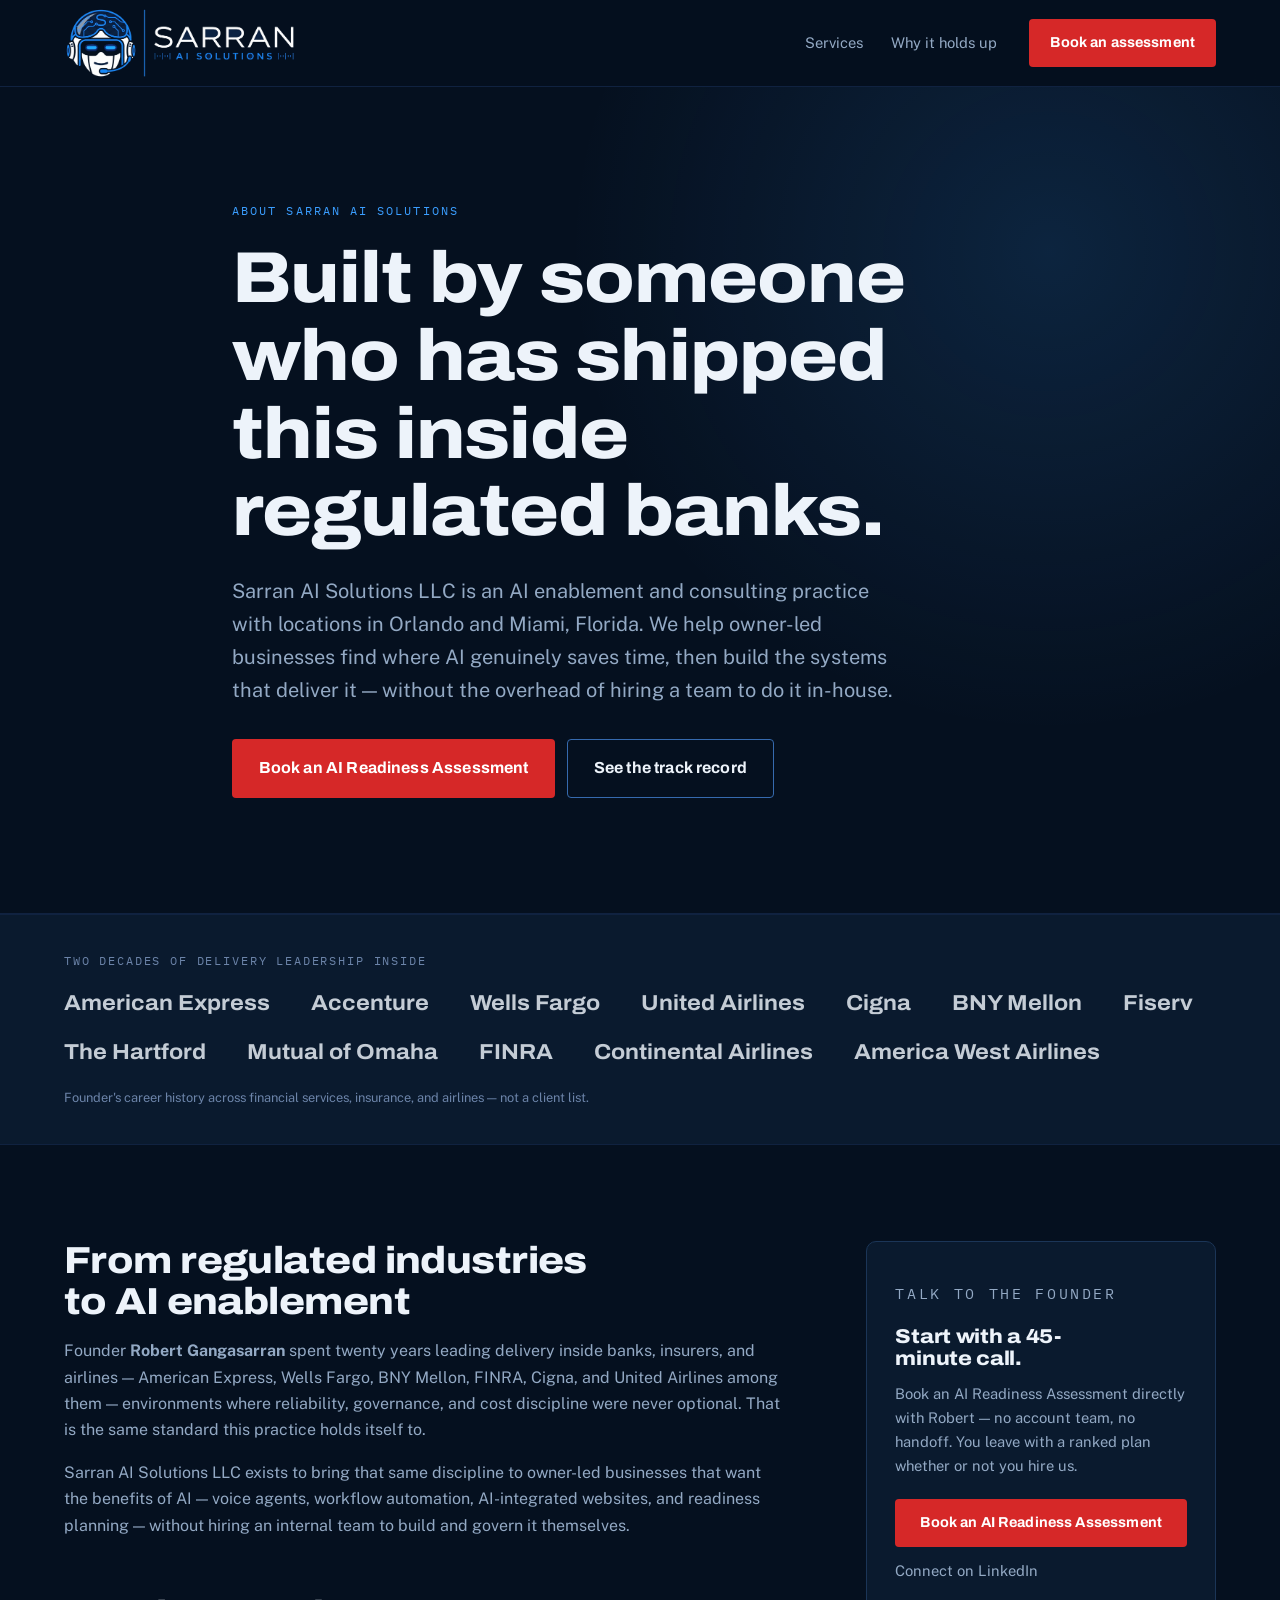
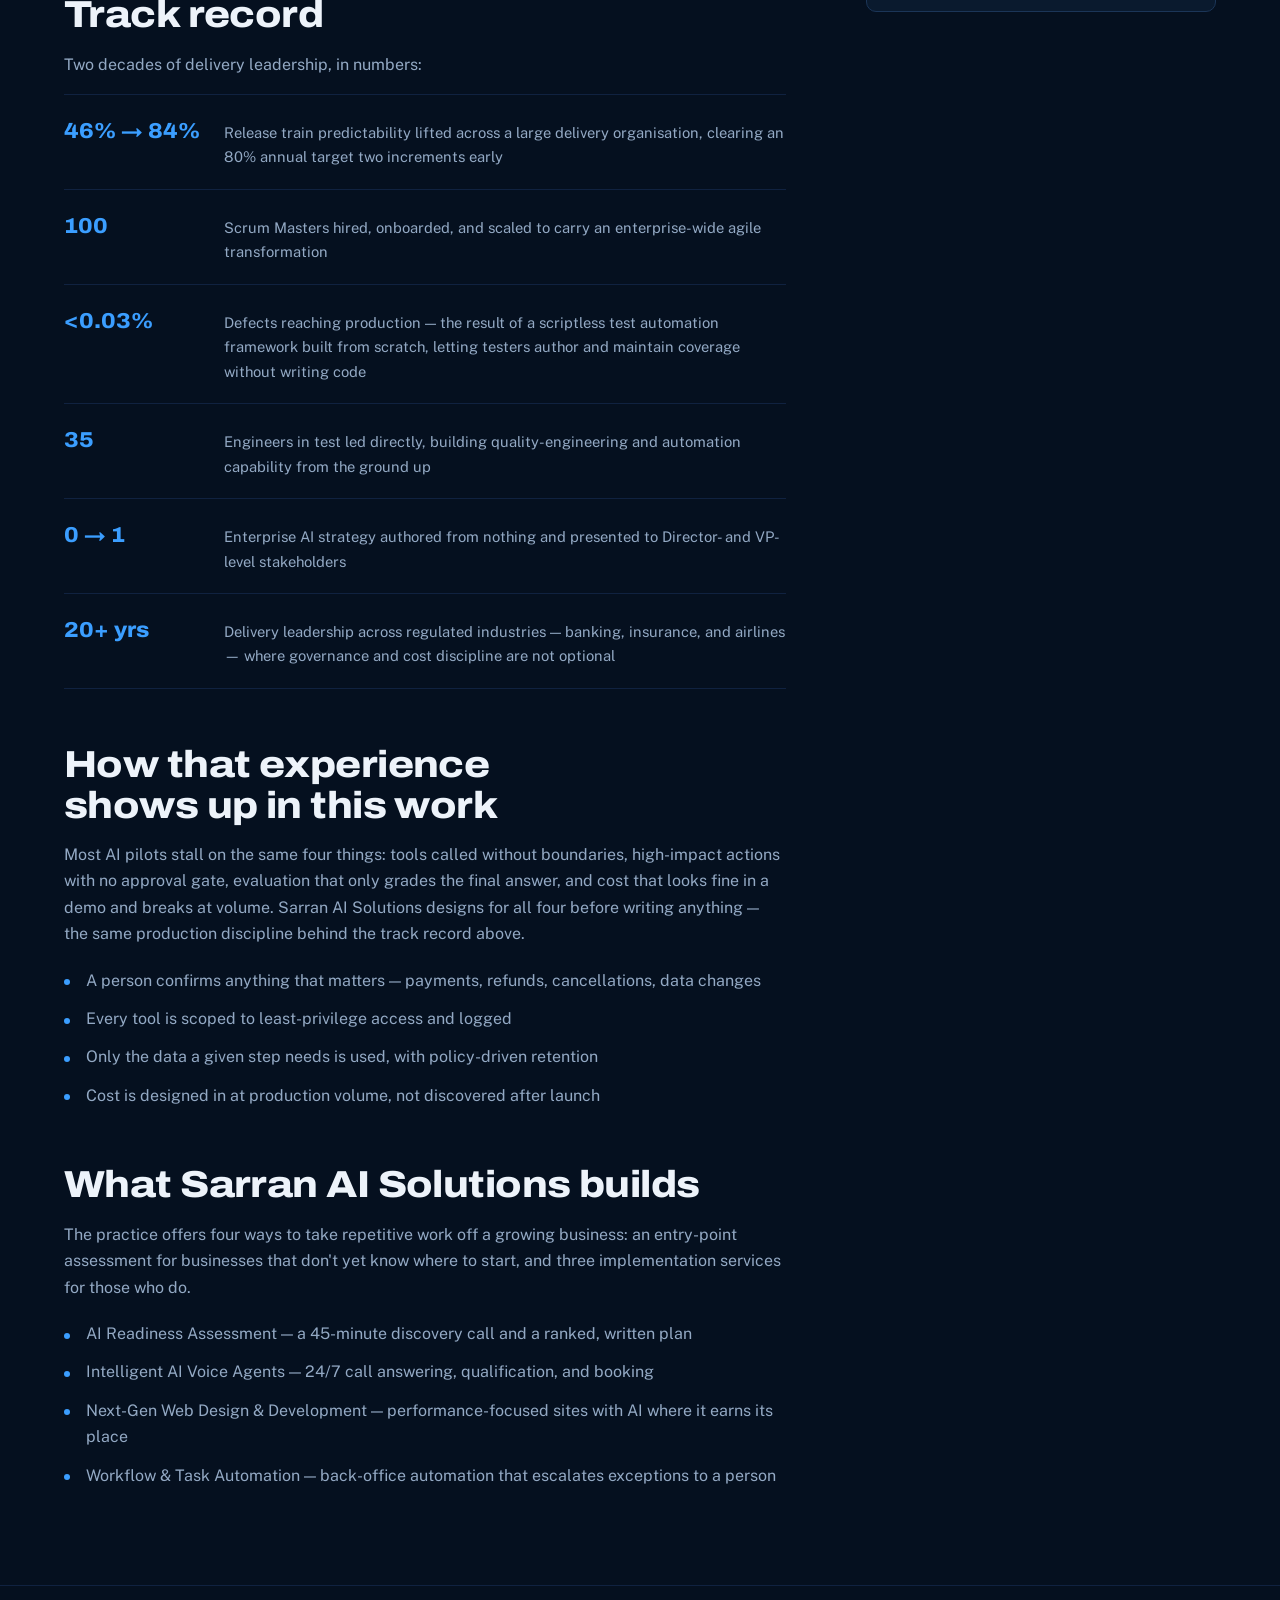
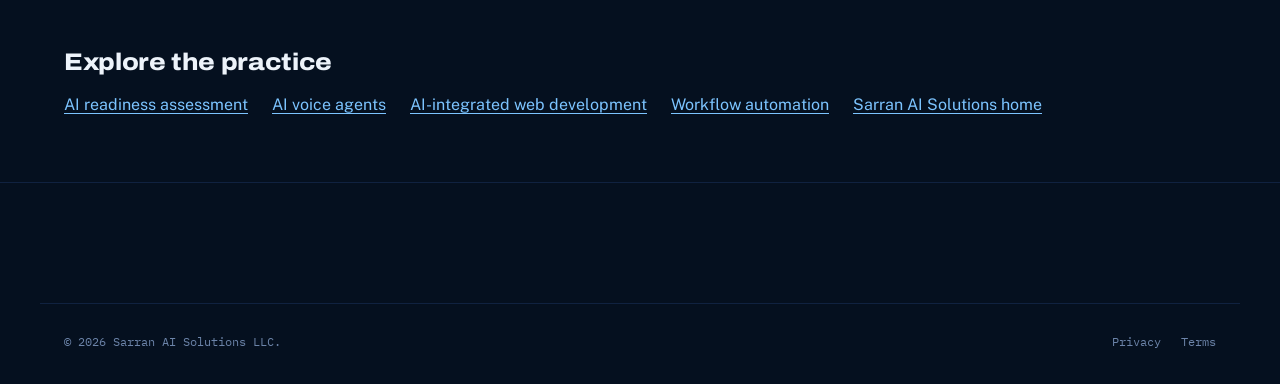
==== commit b1b255d4: "Recolor logo to accent blue and fix desktop nav wrap - Hue-rotate the logo's teal (#16DCF6-family) t" ====
--- a/sarran-ai/about.html
+++ b/sarran-ai/about.html
@@ -26,7 +26,7 @@
 <link rel="preconnect" href="https://fonts.googleapis.com">
 <link rel="preconnect" href="https://fonts.gstatic.com" crossorigin>
 <link href="https://fonts.googleapis.com/css2?family=Archivo:wdth,wght@75..125,400..900&family=Public+Sans:wght@400;500;600&family=IBM+Plex+Mono:wght@400;500&display=swap" rel="stylesheet">
-<link rel="stylesheet" href="styles.d1a3527a6a.css">
+<link rel="stylesheet" href="styles.e92d49f600.css">
 </head>
 <body>
 
--- a/sarran-ai/styles.e92d49f600.css
+++ b/sarran-ai/styles.e92d49f600.css
@@ -0,0 +1,1557 @@
+/* ==========================================================================
+   Sarran AI Solutions LLC
+   Dark, enterprise-futurist. The ground is a blue-black rather than a neutral
+   near-black, so every surface carries the hue. Red stays reserved exclusively
+   for booking CTAs, per the brand rule.
+
+   Palette is defined once, here. Every colour below is a token reference —
+   swapping the hue is an edit to this block alone.
+   ========================================================================== */
+
+/* --- Tokens -------------------------------------------------------------- */
+:root {
+  /* Ground: blue-black, deepening through raised surfaces */
+  --void:      #05101F;
+  --surface:   #0A1A2E;
+  --panel:     #12294A;   /* cards on dark */
+  --line:      #1B3557;
+  --line-input:#366AAE;   /* control borders: 3.19:1 on --surface (WCAG 1.4.11) */
+  --line-soft: #102240;
+
+  /* Accent: bright azure, for accents on dark surfaces */
+  --accent:      #3B9EFF;
+  --accent-lift: #7CC4FF;
+  --accent-dim:  rgba(59, 158, 255, .14);
+
+  /* Ink */
+  --ink:       #EDF3FA;
+  --muted:     #93A9C4;
+  --faint:     #6C84A9;   /* AA on both grounds: 4.59 surface, 5.01 void */
+
+  /* Action — brand rule: red is the single deliberate action color */
+  --red:       #D62828;
+  /* Hover/active state for red buttons. Darker than --red, not lighter: white
+     button text on the old lighter hover measured 4.27:1 (needs 4.5). Darker
+     moves the wrong direction for a "lift" but the right direction for
+     contrast — name kept for the smaller diff. 5.46:1 white text on this;
+     3.20:1 as the invalid-field border on --surface (WCAG 1.4.11). */
+  --red-lift:  #CB2626;
+  /* Error copy only — .field__err and .bform__status[data-state="error"] —
+     both painted on --void. --red-lift there measured 4.47:1 (needs 4.5);
+     this is tuned to 4.59:1. Do not reuse for a background: too light for
+     white text to sit on. */
+  --red-text:  #E33F3F;
+
+  --display: "Archivo", "Segoe UI", sans-serif;
+  --body:    "Public Sans", Calibri, Arial, sans-serif;
+  --mono:    "IBM Plex Mono", ui-monospace, Menlo, monospace;
+
+  --shell: 1200px;
+  --pad:   1.5rem;
+  --r:     4px;
+  --r-lg:  10px;
+
+  --bar:   86px;
+}
+
+/* --- Base ---------------------------------------------------------------- */
+*, *::before, *::after { box-sizing: border-box; }
+
+html {
+  scroll-behavior: smooth;
+  scroll-padding-top: calc(var(--bar) + 1rem);
+  -webkit-text-size-adjust: 100%;
+}
+
+body {
+  margin: 0;
+  background: var(--void);
+  color: var(--ink);
+  font-family: var(--body);
+  font-size: 1rem;
+  line-height: 1.65;
+  -webkit-font-smoothing: antialiased;
+}
+
+h1, h2, h3 {
+  font-family: var(--display);
+  font-weight: 800;
+  font-stretch: 112%;
+  letter-spacing: -.015em;
+  line-height: 1.08;
+  margin: 0;
+  text-wrap: balance;
+}
+
+p { margin: 0; }
+img { display: block; max-width: 100%; height: auto; }
+/* must outrank any component `display` rule (e.g. .drawer) */
+[hidden] { display: none !important; }
+ul, ol { margin: 0; padding: 0; list-style: none; }
+a { color: inherit; text-decoration: none; }
+
+:focus-visible {
+  outline: 2px solid var(--accent-lift);
+  outline-offset: 3px;
+  border-radius: 2px;
+}
+
+.shell {
+  width: 100%;
+  max-width: var(--shell);
+  margin-inline: auto;
+  padding-inline: var(--pad);
+}
+
+.skip-link {
+  position: absolute; left: -9999px; top: 0; z-index: 200;
+  background: var(--accent); color: var(--void);
+  padding: .75rem 1rem; font-weight: 600;
+}
+.skip-link:focus { left: .5rem; top: .5rem; }
+
+/* --- Shared type devices ------------------------------------------------- */
+.tag {
+  font-family: var(--mono);
+  font-size: .72rem;
+  letter-spacing: .18em;
+  text-transform: uppercase;
+  color: var(--accent);
+  margin-bottom: 1.25rem;
+}
+
+.lede { max-width: 42rem; margin-bottom: 3.5rem; }
+.lede__title { font-size: clamp(1.85rem, 4vw, 3rem); }
+.lede__sub { color: var(--muted); margin-top: 1rem; font-size: 1.05rem; }
+
+/* --- Buttons ------------------------------------------------------------- */
+.button {
+  display: inline-flex;
+  align-items: center;
+  justify-content: center;
+  font-family: var(--display);
+  font-weight: 700;
+  font-stretch: 100%;
+  font-size: .9rem;
+  letter-spacing: .01em;
+  padding: .7rem 1.25rem;
+  border: 1px solid transparent;
+  border-radius: var(--r);
+  cursor: pointer;
+  min-height: 44px;
+  transition: background-color .18s ease, border-color .18s ease, color .18s ease, transform .12s ease;
+}
+.button--lg { padding: .95rem 1.6rem; font-size: 1rem; }
+
+/* Red — booking only */
+.button--book { background: var(--red); color: #fff; }
+.button--book:hover { background: var(--red-lift); }
+.button--book:active { background: #B91F1F; transform: translateY(1px); }
+
+.button--quiet { border-color: var(--line-input); color: var(--ink); }
+.button--quiet:hover { border-color: var(--accent); color: var(--accent); }
+.button--quiet:active { background: var(--accent-dim); transform: translateY(1px); }
+.button:disabled,
+.button[aria-disabled="true"] {
+  cursor: not-allowed;
+  filter: saturate(.55);
+  transform: none;
+}
+.button--book:disabled,
+.button--book[aria-disabled="true"] { background: #8F3038; color: #fff; }
+.button--quiet:disabled,
+.button--quiet[aria-disabled="true"] { border-color: var(--line-input); color: var(--muted); }
+
+/* --- Masthead ------------------------------------------------------------ */
+.masthead {
+  position: fixed;
+  inset: 0 0 auto 0;
+  z-index: 100;
+  background: rgba(5, 16, 31, .82);
+  backdrop-filter: blur(14px);
+  border-bottom: 1px solid var(--line-soft);
+  transition: transform .3s ease;
+}
+.masthead[data-tucked="true"] { transform: translateY(-100%); }
+
+.masthead__inner {
+  display: flex;
+  align-items: center;
+  gap: 2rem;
+  min-height: var(--bar);
+}
+
+/* Horizontal robot logo. The transparent artwork includes the complete
+   wordmark, so it remains a single, scalable brand asset at every breakpoint. */
+.brandmark { display: inline-flex; align-items: center; flex: 0 0 auto; }
+
+.brandmark__logo {
+  width: clamp(12.5rem, 18.5vw, 14.5rem);
+  height: auto;
+  flex: 0 0 auto;
+}
+
+.brandmark--lg .brandmark__logo { width: min(100%, 17.5rem); }
+
+.masthead__nav {
+  display: flex;
+  gap: 1.75rem;
+  margin-left: auto;
+  font-size: .92rem;
+  color: var(--muted);
+}
+.masthead__nav a {
+  display: inline-flex;
+  align-items: center;
+  justify-content: center;
+  min-width: 44px;
+  min-height: 44px;
+  transition: color .18s ease;
+}
+.masthead__nav a:hover { color: var(--accent); }
+.masthead__nav a:active { color: var(--accent-lift); }
+
+.masthead__toggle {
+  display: none;
+  flex-direction: column;
+  gap: 5px;
+  margin-left: auto;
+  min-width: 44px;
+  min-height: 44px;
+  padding: .65rem;
+  background: none;
+  border: 0;
+  cursor: pointer;
+}
+.masthead__toggle span { display: block; width: 22px; height: 1.5px; background: var(--ink); }
+
+.drawer {
+  display: flex;
+  flex-direction: column;
+  gap: 1rem;
+  padding: 1rem var(--pad) 1.75rem;
+  border-top: 1px solid var(--line-soft);
+  background: var(--surface);
+}
+.drawer a { display: inline-flex; align-items: center; min-height: 44px; color: var(--muted); }
+.drawer a:active { color: var(--accent-lift); }
+.drawer .button { color: #fff; }
+
+/* --- Hero ---------------------------------------------------------------- */
+.hero {
+  padding-top: calc(var(--bar) + 5rem);
+  padding-bottom: 5.5rem;
+  position: relative;
+  overflow: hidden;
+}
+/* single ambient bloom, no cursor tracking */
+.hero::before {
+  content: "";
+  position: absolute;
+  top: -22%; right: -12%;
+  width: 46rem; height: 46rem;
+  background: radial-gradient(circle, rgba(59, 158, 255, .13), transparent 62%);
+  pointer-events: none;
+}
+
+.hero__grid {
+  position: relative;
+  display: grid;
+  grid-template-columns: 1fr 1fr;
+  gap: 4rem;
+  align-items: center;
+}
+
+.hero__title { font-size: clamp(2.4rem, 5.4vw, 4.1rem); }
+
+.hero__lede {
+  color: var(--muted);
+  font-size: 1.12rem;
+  margin-top: 1.5rem;
+  max-width: 32rem;
+}
+
+.hero__actions { display: flex; flex-wrap: wrap; gap: .75rem; margin-top: 2.25rem; }
+
+.hero__note {
+  font-family: var(--mono);
+  font-size: .78rem;
+  color: var(--faint);
+  margin-top: 1.5rem;
+}
+
+.assessment-card {
+  margin: 0;
+  padding: clamp(1.75rem, 4vw, 2.75rem);
+  background: linear-gradient(160deg, var(--panel), var(--surface));
+  border: 1px solid var(--line-input);
+  border-radius: var(--r-lg);
+  box-shadow: 0 30px 70px -30px rgba(0, 0, 0, .85), 0 0 0 1px rgba(59, 158, 255, .08);
+}
+.assessment-card__eyebrow {
+  font-family: var(--mono);
+  font-size: .7rem;
+  letter-spacing: .15em;
+  text-transform: uppercase;
+  color: var(--accent-lift);
+  margin-bottom: .75rem;
+}
+.assessment-card h2 { font-size: clamp(1.65rem, 3vw, 2.25rem); }
+.assessment-card > p:not(.assessment-card__eyebrow, .assessment-card__price, .assessment-card__fine) { color: var(--muted); }
+.assessment-card__price { margin: 1.25rem 0 .85rem; color: var(--muted); }
+.assessment-card__price span { color: var(--ink); font-family: var(--display); font-size: 2.8rem; font-weight: 800; margin-right: .45rem; }
+.assessment-card ul { display: grid; gap: .65rem; margin: 1.5rem 0; }
+.assessment-card li { position: relative; padding-left: 1.35rem; color: var(--ink); }
+.assessment-card li::before { content: "✓"; position: absolute; left: 0; color: var(--accent-lift); font-weight: 700; }
+.assessment-card .button { width: 100%; }
+.assessment-card__fine { margin-top: .8rem; color: var(--faint); font-size: .78rem; text-align: center; }
+
+/* --- Signature: the call sheet ------------------------------------------- */
+.callsheet {
+  margin: 0;
+  background: linear-gradient(180deg, var(--surface), #071528);
+  border: 1px solid var(--line);
+  border-radius: var(--r-lg);
+  box-shadow: 0 30px 70px -30px rgba(0, 0, 0, .85), 0 0 0 1px rgba(59, 158, 255, .06);
+  overflow: hidden;
+}
+
+.callsheet__head {
+  display: flex;
+  align-items: center;
+  gap: .6rem;
+  padding: .85rem 1.1rem;
+  border-bottom: 1px solid var(--line-soft);
+  font-family: var(--mono);
+  font-size: .72rem;
+  letter-spacing: .1em;
+  text-transform: uppercase;
+  color: var(--faint);
+}
+.callsheet__pip {
+  width: 7px; height: 7px; border-radius: 50%;
+  background: var(--accent);
+  box-shadow: 0 0 0 0 rgba(59, 158, 255, .55);
+  animation: pip 2.4s ease-out infinite;
+}
+@keyframes pip {
+  0%   { box-shadow: 0 0 0 0 rgba(59, 158, 255, .5); }
+  70%  { box-shadow: 0 0 0 9px rgba(59, 158, 255, 0); }
+  100% { box-shadow: 0 0 0 0 rgba(59, 158, 255, 0); }
+}
+.callsheet__clock { margin-left: auto; color: var(--accent); }
+
+.callsheet__log { padding: 1.1rem 1.1rem .5rem; display: grid; gap: .9rem; }
+
+.line {
+  display: grid;
+  grid-template-columns: 3.2rem 4.2rem 1fr;
+  gap: .75rem;
+  align-items: baseline;
+  font-size: .9rem;
+}
+/* JS adds .is-typed progressively; without JS every line is visible. */
+.line[data-armed] { opacity: 0; transform: translateY(6px); }
+.line.is-typed { opacity: 1; transform: none; transition: opacity .45s ease, transform .45s ease; }
+
+.line__t { font-family: var(--mono); font-size: .72rem; color: var(--faint); }
+.line__who {
+  justify-self: start;   /* keeps the BOOKED chip tight to its label */
+  font-family: var(--mono);
+  font-size: .68rem;
+  letter-spacing: .12em;
+  text-transform: uppercase;
+  color: var(--faint);
+}
+.line__who--agent { color: var(--accent); }
+/* The chip's own padding would indent its label 5.6px past the AGENT/CALLER
+   labels above it. Pull the box left by exactly that padding so the text
+   optically aligns down the column. */
+.line__who--sys {
+  color: var(--void);
+  background: var(--accent);
+  padding: .1rem .35rem;
+  margin-left: -.35rem;
+  border-radius: 2px;
+}
+.line__say { color: var(--muted); }
+
+.line--done { padding-top: .9rem; border-top: 1px dashed var(--line); }
+.line--done .line__say { color: var(--ink); font-weight: 600; }
+
+.callsheet__foot {
+  padding: .5rem 1.1rem 1.1rem;
+  font-family: var(--mono);
+  font-size: .68rem;
+  color: var(--faint);
+}
+
+/* --- Pedigree strip ------------------------------------------------------ */
+.pedigree {
+  border-block: 1px solid var(--line-soft);
+  background: var(--surface);
+  padding-block: 2.25rem;
+}
+.pedigree__label {
+  font-family: var(--mono);
+  font-size: .72rem;
+  letter-spacing: .16em;
+  text-transform: uppercase;
+  color: var(--faint);
+  margin-bottom: 1rem;
+}
+.pedigree__list {
+  display: flex;
+  flex-wrap: wrap;
+  /* Twelve names now, so the column gap has to give way on narrow screens
+     or the strip runs to six rows. Wide stays at the original 2.75rem. */
+  gap: .85rem clamp(1.5rem, 3.2vw, 2.75rem);
+  font-family: var(--display);
+  font-weight: 700;
+  font-stretch: 108%;
+  font-size: clamp(1rem, 2vw, 1.35rem);
+  color: var(--ink);
+  opacity: .82;
+}
+.pedigree__fine { margin-top: 1rem; font-size: .8rem; color: var(--faint); }
+
+/* --- Case studies (results) ---------------------------------------------- */
+/* The page's proof, between the pedigree strip and the assessment sample.
+   Every value is derived from the tokens above; no new colour is introduced.
+
+   Scannability: the three body paragraphs each carry a run-in label drawn with
+   generated content ("The problem" / "What we built" / "Result") plus a left
+   rule, so the three roles read at a glance without the prose. The labels are
+   block-level and sit at the head of the paragraph they name, so where a
+   screen reader announces generated content it lands as a short phrase ahead
+   of that sentence — the same word, in the same order, a sighted reader sees.
+
+   Result is the payload of every card: accent rule, tinted panel, display
+   face. It outranks the title visually even though it sits below it.        */
+
+.results {
+  padding-block: 7rem;
+  border-bottom: 1px solid var(--line-soft);
+}
+
+/* .shell already handles width and inline padding. This only carries the card
+   padding token, so one value drives the card at every breakpoint. */
+.results__inner { --case-pad: 2.25rem; }
+
+/* .lede already sets the measure and a 3.5rem gap; only the gap changes here,
+   because the grid below is dense and wants to start a little sooner. */
+.results__lede { margin-bottom: 3rem; }
+
+.results__grid {
+  list-style: none;
+  margin: 0;
+  padding: 0;
+  display: grid;
+  grid-template-columns: repeat(2, minmax(0, 1fr));
+  gap: 1rem;
+}
+
+.case {
+  display: flex;
+  flex-direction: column;
+  gap: .85rem;
+  padding: var(--case-pad, 2.25rem);
+  background: var(--surface);
+  border: 1px solid var(--line);
+  border-radius: var(--r-lg);
+  overflow-wrap: break-word;
+  transition: border-color .25s ease;   /* neutralised by the reduced-motion block */
+}
+.case:hover { border-color: var(--line-input); }
+
+/* Row alignment across a pair. Each card spans six parent rows and borrows
+   them, so sector / title / problem / built / result land on the same
+   baselines in both cards of a row — the result lines above all. Rows are
+   assigned explicitly rather than auto-flowed, so the one card with a quote
+   and the one with a note drop that element into row 6 and the other two
+   simply leave row 6 empty: cards stay equal height and nothing looks
+   lopsided. Where subgrid is unsupported this is skipped and the flex column
+   above stands, losing only the cross-card alignment. */
+@supports (grid-template-rows: subgrid) {
+  .case {
+    display: grid;
+    grid-row: span 6;
+    grid-template-rows: subgrid;
+    grid-template-columns: minmax(0, 1fr);
+    row-gap: .85rem;   /* a subgrid inherits the parent gap unless it says otherwise */
+  }
+  .case__sector  { grid-row: 1; }
+  .case__title   { grid-row: 2; }
+  .case__problem { grid-row: 3; }
+  .case__built   { grid-row: 4; }
+  .case__result  { grid-row: 5; }
+  .case__quote,
+  .case__note    { grid-row: 6; }
+  /* Only the result panel stretches to fill its shared track — matching panel
+     heights are part of the payload reading as one line across the pair. The
+     rules above it hug their own text instead of trailing past it. */
+  .case__sector,
+  .case__title,
+  .case__problem,
+  .case__built { align-self: start; }
+}
+
+/* Sector stays faint, not accent: inside a card the accent is spent on the
+   result line alone. */
+.case__sector {
+  font-family: var(--mono);
+  font-size: .68rem;
+  letter-spacing: .16em;
+  text-transform: uppercase;
+  color: var(--faint);
+}
+
+.case__title { font-size: 1.25rem; }
+
+/* the three scannable roles */
+.case__problem,
+.case__built,
+.case__result {
+  border-left: 2px solid var(--line);
+  padding-left: 1.15rem;
+  color: var(--muted);
+  font-size: .95rem;
+}
+.case__problem { margin-top: .45rem; }
+
+.case__problem::before,
+.case__built::before,
+.case__result::before {
+  display: block;
+  margin-bottom: .3rem;
+  font-family: var(--mono);
+  font-size: .66rem;
+  letter-spacing: .16em;
+  text-transform: uppercase;
+  color: var(--faint);
+}
+.case__problem::before { content: "The problem"; }
+.case__built::before   { content: "What we built"; }
+.case__result::before  { content: "Result"; }
+
+/* the payload */
+.case__result {
+  margin-top: .3rem;
+  padding: 1rem 1.15rem;
+  border-left-color: var(--accent);
+  border-radius: 0 var(--r) var(--r) 0;
+  background: var(--accent-dim);
+  color: var(--ink);
+  font-family: var(--display);
+  font-weight: 700;
+  font-stretch: 108%;
+  font-size: 1.08rem;
+  line-height: 1.4;
+}
+.case__result::before { margin-bottom: .45rem; color: var(--accent); }
+
+/* Card 1 only. Sits below a hairline as a postscript to the result, so its
+   absence from the other three reads as nothing missing. */
+.case__quote {
+  margin: .5rem 0 0;
+  padding-top: 1.35rem;
+  border-top: 1px solid var(--line);
+}
+.case__quote blockquote {
+  margin: 0;
+  color: var(--ink);
+  font-size: 1rem;
+  line-height: 1.55;
+}
+.case__quote blockquote::before { content: "\201C"; }
+.case__quote blockquote::after  { content: "\201D"; }
+.case__quote figcaption {
+  margin-top: .6rem;
+  font-family: var(--mono);
+  font-size: .68rem;
+  letter-spacing: .12em;
+  text-transform: uppercase;
+  color: var(--faint);
+}
+
+/* Card 2 only — same hairline, quieter voice. */
+.case__note {
+  margin-top: .5rem;
+  padding-top: 1.35rem;
+  border-top: 1px solid var(--line);
+  color: var(--faint);
+  font-size: .85rem;
+  line-height: 1.55;
+}
+
+@media (max-width: 860px) {
+  .results__grid { grid-template-columns: minmax(0, 1fr); }
+  /* One card per row: subgrid has nothing left to align, and dropping it stops
+     the empty sixth row from adding a gap under the two shorter cards. */
+  .case { grid-row: auto; grid-template-rows: none; }
+}
+
+@media (max-width: 680px) {
+  .results { padding-block: 4.5rem; }
+  .results__inner { --case-pad: 1.6rem; }
+  .case__result { padding: .9rem 1rem; }
+}
+
+/* --- Assessment sample ------------------------------------------------- */
+.sample {
+  padding-block: 7rem;
+  border-bottom: 1px solid var(--line-soft);
+  background: linear-gradient(135deg, rgba(59, 158, 255, .08), transparent 46%);
+}
+.sample__grid {
+  display: grid;
+  grid-template-columns: minmax(0, .78fr) minmax(0, 1.22fr);
+  gap: 4.5rem;
+  align-items: center;
+}
+.sample__lede { margin-bottom: 0; }
+.sample__link {
+  display: inline-flex;
+  align-items: center;
+  min-height: 44px;
+  margin-top: 1.5rem;
+  color: var(--accent-lift);
+  font-weight: 600;
+  text-decoration: underline;
+  text-underline-offset: .25em;
+}
+.sample__link:hover { color: var(--ink); }
+.sample__link:active { color: var(--accent); }
+
+.sample-plan {
+  border: 1px solid var(--line-input);
+  border-radius: var(--r-lg);
+  background: var(--surface);
+  overflow: hidden;
+  box-shadow: 0 24px 70px rgba(0, 0, 0, .24);
+}
+.sample-plan__topline,
+.sample-plan__footer {
+  display: flex;
+  flex-wrap: wrap;
+  justify-content: space-between;
+  gap: .75rem 1.5rem;
+  padding: .8rem 1.5rem;
+  background: var(--line-soft);
+  color: var(--faint);
+  font-family: var(--mono);
+  font-size: .68rem;
+  letter-spacing: .08em;
+  text-transform: uppercase;
+}
+.sample-plan__heading {
+  display: flex;
+  justify-content: space-between;
+  gap: 1.5rem;
+  align-items: start;
+  padding: 1.75rem 1.5rem 1.5rem;
+}
+.sample-plan__rank {
+  margin-bottom: .45rem;
+  color: var(--accent);
+  font-family: var(--mono);
+  font-size: .7rem;
+  letter-spacing: .14em;
+  text-transform: uppercase;
+}
+.sample-plan__heading h3 { font-size: clamp(1.35rem, 3vw, 1.85rem); }
+.sample-plan__status {
+  flex: 0 0 auto;
+  border: 1px solid var(--accent);
+  border-radius: 999px;
+  padding: .35rem .65rem;
+  color: var(--accent-lift);
+  font-family: var(--mono);
+  font-size: .68rem;
+  text-transform: uppercase;
+}
+.sample-plan__facts { margin: 0; padding-inline: 1.5rem; }
+.sample-plan__facts > div {
+  display: grid;
+  grid-template-columns: minmax(8.5rem, .38fr) minmax(0, 1fr);
+  gap: 1.5rem;
+  padding-block: 1rem;
+  border-top: 1px solid var(--line);
+}
+.sample-plan__facts dt {
+  color: var(--ink);
+  font-family: var(--mono);
+  font-size: .72rem;
+  letter-spacing: .06em;
+  text-transform: uppercase;
+}
+.sample-plan__facts dd { margin: 0; color: var(--muted); font-size: .92rem; }
+.sample-plan__footer { justify-content: start; }
+.sample-plan__footer strong { color: var(--ink); font-weight: 600; }
+.sample-plan__note { padding: 1rem 1.5rem; color: var(--faint); font-size: .78rem; }
+
+/* --- Who we help -------------------------------------------------------- */
+.who { padding-block: 7rem; border-bottom: 1px solid var(--line-soft); }
+.who__grid { display: grid; grid-template-columns: repeat(3, 1fr); gap: 1rem; }
+.who-card { padding: 2rem; background: var(--surface); border: 1px solid var(--line); border-radius: var(--r-lg); }
+.who-card__number { font-family: var(--mono); font-size: .72rem; color: var(--accent); margin-bottom: 1.25rem; }
+.who-card h3 { font-size: 1.35rem; margin-bottom: .75rem; }
+.who-card > p:last-child { color: var(--muted); }
+
+/* --- Services ------------------------------------------------------------ */
+.services { padding-block: 7rem; }
+
+.services__grid {
+  display: grid;
+  grid-template-columns: repeat(2, 1fr);
+  gap: 1px;
+  background: var(--line-soft);
+  border: 1px solid var(--line-soft);
+  border-radius: var(--r-lg);
+  overflow: hidden;
+}
+
+.offer {
+  background: var(--void);
+  padding: 2.5rem;
+  transition: background-color .25s ease;
+}
+.offer:hover { background: var(--surface); }
+
+.offer__kind {
+  font-family: var(--mono);
+  font-size: .68rem;
+  letter-spacing: .16em;
+  text-transform: uppercase;
+  color: var(--accent);
+  margin-bottom: 1rem;
+}
+.offer__name { font-size: 1.5rem; margin-bottom: .9rem; }
+.offer__body { color: var(--muted); }
+
+.offer__points { margin-top: 1.5rem; display: grid; gap: .55rem; }
+.offer__points li {
+  position: relative;
+  padding-left: 1.4rem;
+  font-size: .92rem;
+  color: var(--ink);
+}
+.offer__points li::before {
+  content: "";
+  position: absolute; left: 0; top: .62em;
+  width: 6px; height: 1.5px;
+  background: var(--accent);
+}
+
+.offer__details {
+  margin-top: 1.75rem;
+  border-top: 1px solid var(--line-input);
+}
+.offer__details summary {
+  min-height: 52px;
+  display: flex;
+  align-items: center;
+  justify-content: space-between;
+  gap: 1rem;
+  color: var(--accent-lift);
+  font-family: var(--mono);
+  font-size: .76rem;
+  font-weight: 500;
+  letter-spacing: .1em;
+  text-transform: uppercase;
+  cursor: pointer;
+  list-style: none;
+}
+.offer__details summary::-webkit-details-marker { display: none; }
+.offer__details summary::after {
+  content: "+";
+  color: var(--accent);
+  font-size: 1.25rem;
+  line-height: 1;
+}
+.offer__details[open] summary::after { content: "−"; }
+.offer__details summary:hover { color: var(--ink); }
+.offer__details summary:active { color: var(--accent); }
+.offer__more { padding: .25rem 0 .5rem; }
+.offer__more p { color: var(--muted); }
+.offer__more p + p { margin-top: 1rem; }
+
+/* --- Process ------------------------------------------------------------- */
+.how {
+  padding-block: 7rem;
+  border-top: 1px solid var(--line-soft);
+  background: var(--surface);
+}
+
+.how__track {
+  display: grid;
+  grid-template-columns: repeat(4, 1fr);
+  gap: 2rem;
+}
+
+/* the connecting line encodes that this really is a sequence */
+.phase { position: relative; padding-top: 2rem; border-top: 1px solid var(--line); }
+.phase::before {
+  content: "";
+  position: absolute; top: -4px; left: 0;
+  width: 7px; height: 7px;
+  background: var(--accent);
+  border-radius: 50%;
+}
+.phase__n {
+  font-family: var(--mono);
+  font-size: .7rem;
+  letter-spacing: .14em;
+  text-transform: uppercase;
+  color: var(--accent);
+  margin-bottom: .6rem;
+}
+.phase__name { font-size: 1.25rem; }
+.phase__when { font-family: var(--mono); font-size: .72rem; color: var(--faint); margin: .35rem 0 .8rem; }
+.phase__body { color: var(--muted); font-size: .95rem; }
+
+/* --- Trust --------------------------------------------------------------- */
+.trust { padding-block: 7rem; }
+
+.trust__grid {
+  display: grid;
+  grid-template-columns: 1fr 1.05fr;
+  gap: 4.5rem;
+  align-items: start;
+}
+.trust__intro .lede__title { margin-bottom: 1.25rem; }
+.trust__body { color: var(--muted); margin-bottom: 2rem; }
+
+.trust__list { display: grid; gap: 1px; background: var(--line-soft); }
+.rule { background: var(--void); padding: 1.75rem 0 1.75rem 1.5rem; border-left: 2px solid var(--line); }
+.rule:hover { border-left-color: var(--accent); }
+.rule__name { font-size: 1.1rem; margin-bottom: .5rem; }
+.rule__body { color: var(--muted); font-size: .95rem; }
+
+/* --- FAQ ----------------------------------------------------------------- */
+.faq { padding-block: 7rem; border-top: 1px solid var(--line-soft); background: var(--surface); }
+.faq__grid { display: grid; grid-template-columns: minmax(0, .8fr) minmax(0, 1.2fr); gap: 5rem; align-items: start; }
+.faq__lede { position: sticky; top: calc(var(--bar) + 2rem); margin-bottom: 0; }
+.faq__list { border-top: 1px solid var(--line-input); }
+.faq__item { border-bottom: 1px solid var(--line-input); }
+.faq__item h3 {
+  min-height: 64px;
+  display: flex;
+  align-items: center;
+  gap: 1rem;
+  padding: 1rem 0 .5rem;
+  color: var(--ink);
+  font-family: var(--display);
+  font-size: 1.08rem;
+  font-weight: 700;
+}
+.faq__item p { color: var(--muted); max-width: 66ch; padding: 0 0 1.4rem; }
+
+/* --- About --------------------------------------------------------------- */
+.about { padding-block: 7rem; }
+.about__grid { display: grid; grid-template-columns: 1fr 1fr; gap: 4.5rem; align-items: start; }
+.about__copy .lede__title { margin-bottom: 1.5rem; }
+.about__copy p { color: var(--muted); }
+.about__copy p + p { margin-top: 1rem; }
+.about__copy strong { color: var(--ink); font-weight: 600; }
+
+/* Track record. Every key is a short figure, so the term column stays narrow. */
+.record { margin: 0; display: grid; gap: 0; }
+.record__row {
+  display: grid;
+  grid-template-columns: 8.5rem 1fr;
+  gap: 1.5rem;
+  padding: 1.2rem 0;
+  border-top: 1px solid var(--line-soft);
+  align-items: baseline;
+}
+.record__row:last-child { border-bottom: 1px solid var(--line-soft); }
+.record__k {
+  font-family: var(--display);
+  font-weight: 800;
+  font-stretch: 108%;
+  font-size: 1.35rem;
+  color: var(--accent);
+  white-space: nowrap;   /* keep "46% → 84%" on one line */
+}
+.record__v { margin: 0; color: var(--muted); font-size: .92rem; }
+
+/* --- Free guide --------------------------------------------------------- */
+.guide { padding-block: 4.5rem; background: var(--surface); border-block: 1px solid var(--line-soft); }
+.guide__inner { display: grid; grid-template-columns: minmax(0, 1.4fr) minmax(16rem, .6fr); gap: 4rem; align-items: center; }
+.guide .tag { margin-bottom: .8rem; }
+.guide__body { color: var(--muted); max-width: 44rem; margin-top: 1rem; }
+.guide__action { padding: 1.5rem; border-left: 2px solid var(--accent); }
+.guide__action .button { width: 100%; }
+.guide__action p { color: var(--faint); font-size: .78rem; text-align: center; margin-top: .75rem; }
+
+.guide-page { padding-top: var(--bar); }
+.guide-hero { padding-block: clamp(4.5rem, 9vw, 7.5rem); background: radial-gradient(circle at 82% 20%, rgba(59, 158, 255, .14), transparent 30rem); border-bottom: 1px solid var(--line-soft); }
+.guide-hero__inner { max-width: 52rem; }
+.guide-hero h1 { font-size: clamp(2.35rem, 6vw, 4.3rem); }
+.guide-hero p:last-child { color: var(--muted); font-size: 1.12rem; margin-top: 1.5rem; max-width: 44rem; }
+.guide-list-section { padding-block: 6rem; }
+.guide-list { display: grid; gap: 1px; background: var(--line-soft); border: 1px solid var(--line-soft); border-radius: var(--r-lg); overflow: hidden; }
+.guide-list article { display: grid; grid-template-columns: 4rem 1fr; gap: 1.5rem; padding: 2rem; background: var(--surface); }
+.guide-list article > span { font-family: var(--mono); color: var(--accent); }
+.guide-list h2 { font-size: 1.35rem; margin-bottom: .8rem; }
+.guide-list p { color: var(--muted); }
+.guide-list p + p { margin-top: .55rem; }
+.guide-list strong { color: var(--ink); font-weight: 600; }
+.guide-next { padding-block: 6rem; text-align: center; background: var(--surface); border-top: 1px solid var(--line-soft); }
+.guide-next__inner { max-width: 45rem; }
+.guide-next h2 { font-size: clamp(1.9rem, 4vw, 3rem); }
+.guide-next p:not(.tag) { color: var(--muted); margin: 1.25rem auto 2rem; }
+
+/* --- Booking ------------------------------------------------------------- */
+.book {
+  padding-block: 7rem;
+  border-top: 1px solid var(--line-soft);
+  background:
+    radial-gradient(60rem 26rem at 50% 0%, rgba(59, 158, 255, .11), transparent 70%),
+    var(--surface);
+}
+.book__inner { max-width: 44rem; text-align: center; }
+.book .tag { margin-inline: auto; }
+.book__title { font-size: clamp(2rem, 4.4vw, 3.2rem); }
+/* Typewriter. The real text stays in flow to hold the block's height at every
+   width — no reflow jump as characters land — and is only faded out once JS
+   arms it, so with JS off the headline simply renders. opacity (not
+   visibility/clip) keeps it in the accessibility tree to be read normally. */
+.tw { position: relative; display: block; }
+.tw[data-armed] .tw__real { opacity: 0; }
+.tw__type { position: absolute; inset: 0; }
+.tw:not([data-armed]) .tw__type { display: none; }
+
+.tw__caret {
+  display: inline-block;
+  width: .055em;
+  height: .82em;
+  margin-left: .07em;
+  background: var(--accent);
+  vertical-align: -.05em;
+  animation: caret 1.05s steps(1) infinite;
+}
+@keyframes caret { 50% { opacity: 0; } }
+.tw.is-done .tw__caret { animation: none; opacity: 0; }
+
+.book__sub { color: var(--muted); margin-top: 1.25rem; font-size: 1.08rem; }
+.book__actions { display: flex; flex-wrap: wrap; gap: .75rem; justify-content: center; margin-top: 2.25rem; }
+.book__fine { font-family: var(--mono); font-size: .75rem; color: var(--faint); margin-top: 1.5rem; }
+
+/* --- Booking form --------------------------------------------------------- */
+.book__panel { margin-top: 2.5rem; text-align: left; }
+.book__panel[hidden] { display: none; }
+
+/* collapse/expand animation, only once JS has armed the panel */
+.book__panel.is-collapsible {
+  overflow: hidden;
+  animation: panelIn .32s cubic-bezier(.22, .8, .3, 1);
+}
+@keyframes panelIn {
+  from { opacity: 0; transform: translateY(-8px); }
+  to   { opacity: 1; transform: none; }
+}
+
+.bform {
+  background: var(--void);
+  border: 1px solid var(--line);
+  border-radius: var(--r-lg);
+  padding: 2rem;
+}
+.bform__title { font-size: 1.25rem; margin-bottom: .35rem; }
+.bform__intro { color: var(--muted); font-size: .95rem; margin-bottom: 1.75rem; }
+
+.bform__grid {
+  display: grid;
+  grid-template-columns: 1fr 1fr;
+  gap: 1.15rem 1.25rem;
+}
+.field--wide { grid-column: 1 / -1; }
+
+.field { display: flex; flex-direction: column; }
+.field label {
+  font-size: .88rem;
+  font-weight: 500;
+  color: var(--ink);
+  margin-bottom: .4rem;
+}
+.field__req {
+  font-family: var(--mono);
+  font-size: .6rem;
+  letter-spacing: .14em;
+  text-transform: uppercase;
+  color: var(--accent);
+  margin-left: .35rem;
+}
+.field__hint {
+  font-size: .84rem;
+  color: var(--muted);
+  margin-bottom: .5rem;
+}
+
+.field input,
+.field select,
+.field textarea {
+  font-family: var(--body);
+  font-size: .95rem;
+  color: var(--ink);
+  background: var(--surface);
+  /* --line-input, not --line: control borders need 3:1 (WCAG 1.4.11).
+     #366AAE measures 3.19:1 on --surface; --line is only 1.41:1. */
+  border: 1px solid var(--line-input);
+  border-radius: var(--r);
+  padding: .7rem .8rem;
+  width: 100%;
+  transition: border-color .16s ease;
+}
+.field textarea { resize: vertical; min-height: 6.5rem; }
+.field input::placeholder,
+.chat-form input::placeholder { color: var(--faint); }
+
+/* Select. Inherits everything above (font, colour, border, radius, padding,
+   width) from the shared control rule, so it stacks flush with a text input;
+   this block only drops the native chrome and supplies our own affordance.
+   Must stay AFTER that rule — its `background:` shorthand would otherwise
+   reset the arrow. */
+.field select {
+  -webkit-appearance: none;
+  -moz-appearance: none;
+  appearance: none;
+  cursor: pointer;
+  /* the shared padding, plus room on the right so a long option label
+     ("Prefer not to say") can never run under the arrow */
+  padding-right: 2.5rem;
+  /* chevron. Stroke is --muted (#93A9C4) hard-coded because custom properties
+     cannot be interpolated into a data URI — same palette, no new colour. */
+  background-image: url("data:image/svg+xml,%3Csvg xmlns='http://www.w3.org/2000/svg' width='12' height='8' viewBox='0 0 12 8'%3E%3Cpath d='M1 1.5 6 6.5 11 1.5' fill='none' stroke='%2393A9C4' stroke-width='1.75' stroke-linecap='round' stroke-linejoin='round'/%3E%3C/svg%3E");
+  background-repeat: no-repeat;
+  background-position: right .9rem center;
+  background-size: 12px 8px;
+}
+.field select:hover { background-image: url("data:image/svg+xml,%3Csvg xmlns='http://www.w3.org/2000/svg' width='12' height='8' viewBox='0 0 12 8'%3E%3Cpath d='M1 1.5 6 6.5 11 1.5' fill='none' stroke='%233B9EFF' stroke-width='1.75' stroke-linecap='round' stroke-linejoin='round'/%3E%3C/svg%3E"); }
+/* The option list is an OS popup and will not match the card; set both colours
+   explicitly so it is at least legible rather than inheriting a dark-on-dark
+   or white-on-white combination. */
+.field select option {
+  background-color: var(--surface);
+  color: var(--ink);
+}
+.field input:hover,
+.field select:hover,
+.field textarea:hover { border-color: var(--accent); }
+
+.field input[aria-invalid="true"],
+.field select[aria-invalid="true"],
+.field textarea[aria-invalid="true"] { border-color: var(--red-lift); }
+
+.field__err {
+  font-size: .82rem;
+  color: var(--red-text);
+  margin-top: .35rem;
+}
+.field__err[hidden] { display: none; }
+
+.bform__foot {
+  display: flex;
+  flex-wrap: wrap;
+  align-items: center;
+  gap: 1rem;
+  margin-top: 1.75rem;
+}
+.bform__note { font-size: .8rem; color: var(--faint); margin: 0; }
+.bform__note a { color: var(--accent-lift); text-decoration: underline; text-underline-offset: .18em; }
+
+.bform__status {
+  margin-top: 1rem;
+  font-size: .9rem;
+  color: var(--muted);
+}
+.bform__status:empty { display: none; }
+.bform__status[data-state="error"] { color: var(--red-text); }
+.bform__status[data-state="ok"] { color: var(--accent); }
+
+/* --- Booking form: 3-step mode ------------------------------------------- */
+/* Progressive enhancement contract: NOTHING here hides a step, a nav button
+   or the progress list on its own. Steps are only hidden under
+   `.bform--stepped`, which main.js adds at runtime; the Back / Continue
+   buttons and the step counter carry the `hidden` attribute in the HTML and
+   are handled by the global `[hidden]` rule. With JS off the form renders
+   exactly as it always has: every step stacked, one submit, one pass. */
+
+/* Progress indicator — numbered markers joined by a rule, label underneath. */
+.bform__progress {
+  display: flex;
+  align-items: flex-start;
+  margin-bottom: .9rem;
+}
+/* the intro normally supplies the gap; hold it open if the intro is absent */
+.bform__title + .bform__progress { margin-top: 1.5rem; }
+.bform__progress-item {
+  position: relative;
+  flex: 1 1 0;
+  min-width: 0;
+  display: flex;
+  flex-direction: column;
+  align-items: center;
+  gap: .5rem;
+  text-align: center;
+  font-size: .78rem;
+  line-height: 1.3;
+  color: var(--faint);
+  overflow-wrap: break-word;
+}
+/* the marker */
+.bform__progress-item::before {
+  content: attr(data-progress);
+  position: relative;
+  z-index: 1;
+  display: grid;
+  place-items: center;
+  width: 2rem;
+  height: 2rem;
+  border: 1px solid var(--line-input);
+  border-radius: 50%;
+  background: var(--void);
+  font-family: var(--mono);
+  font-size: .78rem;
+  color: var(--faint);
+  transition: color .18s ease, border-color .18s ease, background-color .18s ease;
+}
+/* the connecting rule: drawn leftwards from each marker to the one before it,
+   so it never escapes the list at either end. The markers are opaque and sit
+   above it, so it reads as a single track. */
+.bform__progress-item + .bform__progress-item::after {
+  content: "";
+  position: absolute;
+  z-index: 0;
+  top: 1rem;                       /* marker centre: half of the 2rem marker */
+  left: -50%;
+  right: 50%;
+  height: 1px;
+  background: var(--line);
+  transition: background-color .18s ease;
+}
+
+/* state: upcoming is the default above. current is emphasised. */
+.bform__progress-item.is-current {
+  color: var(--ink);
+  font-weight: 600;
+}
+.bform__progress-item.is-current::before {
+  border-color: var(--accent);
+  color: var(--accent-lift);
+  background: var(--accent-dim);
+  box-shadow: 0 0 0 3px var(--accent-dim);
+}
+/* state: completed — same check mark device as .assessment-card li */
+.bform__progress-item.is-done { color: var(--muted); }
+.bform__progress-item.is-done::before {
+  content: "\2713";
+  border-color: var(--accent);
+  color: var(--accent-lift);
+  background: var(--accent-dim);
+}
+.bform__progress-item.is-done + .bform__progress-item::after { background: var(--accent); }
+
+.bform__stepcount {
+  font-family: var(--mono);
+  font-size: .7rem;
+  letter-spacing: .16em;
+  text-transform: uppercase;
+  color: var(--faint);
+  margin-bottom: 1.4rem;
+}
+
+/* Step wrapper. Fieldset defaults (border, margin, padding, and the
+   min-width: min-content that stops it shrinking inside a grid) all go. */
+.bform__step {
+  border: 0;
+  margin: 0;
+  padding: 0;
+  min-width: 0;
+}
+/* Legend as a plain block subhead — display: block takes it out of the
+   fieldset's notch rendering, so nothing clips it. */
+.bform__step-title {
+  display: block;      /* out of the fieldset notch, so nothing clips it */
+  float: none;
+  /* fit-content, NOT 100%: main.js focuses this legend on every step change,
+     and a full-column focus ring reads as an empty text input sitting above
+     the real fields. Hugging the text makes it read as a focused heading.
+     max-width keeps long titles wrapping inside the card at 360px. */
+  width: fit-content;
+  max-width: 100%;
+  padding: 0;
+  margin: 0 0 1.15rem;
+  font-family: var(--display);
+  font-size: 1.05rem;
+  font-weight: 700;
+  /* the 1.65 body leading makes the ring tall and box-like; headings on this
+     site are tight, and this also stops the ring dwarfing the glyphs */
+  line-height: 1.3;
+  letter-spacing: -.01em;
+  color: var(--ink);
+  /* main.js moves focus here on step change */
+  scroll-margin-top: calc(var(--bar) + 1rem);
+}
+/* Same ring as everywhere else on the site (:focus-visible, 2px --accent-lift),
+   just one more pixel of offset so it clears the descenders of a tight heading.
+   The ring is load-bearing — it announces the new step — so it is never
+   removed: :focus-visible alone is not enough, because Chrome suppresses it
+   on a script-driven focus() that follows a pointer event, which is exactly
+   how Continue/Back move focus. main.js adds .is-step-focus alongside the
+   focus() call and drops it on blur, so the ring shows regardless of how the
+   step was reached. */
+.bform__step-title:focus-visible,
+.bform__step-title.is-step-focus {
+  outline: 2px solid var(--accent-lift);
+  outline-offset: 4px;
+  border-radius: 2px;
+}
+/* No-JS / all-steps-visible mode: keep the stacked steps apart. */
+.bform:not(.bform--stepped) .bform__step + .bform__step { margin-top: 2.25rem; }
+
+/* THE step-visibility rule. Guarded by .bform--stepped, which only exists
+   once main.js has run. */
+.bform--stepped .bform__step:not(.is-active) { display: none; }
+
+/* .button--quiet has only ever been used on <a>, which is transparent by
+   default. The Back control is a real <button>, so the UA's `buttonface`
+   background shows through as a light box. Restore the intended ghost look.
+   Element-scoped, so the existing <a class="button button--quiet"> is
+   completely unaffected. */
+button.button--quiet { background: transparent; }
+button.button--quiet:active { background: var(--accent-dim); }
+
+/* Foot: Back on the left, Continue / Submit on the right. Scoped to the
+   stepped form so the single-submit no-JS layout is untouched. */
+.bform--stepped .bform__foot { justify-content: flex-start; }
+.bform--stepped .bform__foot [data-step-back] { order: 1; }
+.bform--stepped .bform__foot .bform__note { order: 2; flex: 1 1 12rem; }
+.bform--stepped .bform__foot [data-step-next],
+.bform--stepped .bform__foot [type="submit"] { order: 3; margin-left: auto; }
+
+/* Entry transition for the incoming step. */
+@media (prefers-reduced-motion: no-preference) {
+  .bform--stepped .bform__step.is-active {
+    animation: bformStepIn .28s cubic-bezier(.22, .8, .3, 1) both;
+  }
+}
+@keyframes bformStepIn {
+  from { opacity: 0; transform: translateY(8px); }
+  to   { opacity: 1; transform: none; }
+}
+@media (prefers-reduced-motion: reduce) {
+  .bform--stepped .bform__step.is-active {
+    animation: none !important;
+    opacity: 1 !important;
+    transform: none !important;
+  }
+}
+
+/* Narrow screens: drop the progress labels to numbers only so the track can
+   never overflow. The step's own legend and "Step n of 3" still name it. */
+@media (max-width: 520px) {
+  .bform__progress-item > span {
+    position: absolute;
+    width: 1px; height: 1px;
+    padding: 0; margin: -1px;
+    overflow: hidden;
+    clip: rect(0, 0, 0, 0);
+    white-space: nowrap;
+    border: 0;
+  }
+  .bform__progress-item { gap: 0; }
+  .bform__progress { margin-bottom: 1.1rem; }
+  /* stack the foot: buttons are already full width at this size */
+  .bform--stepped .bform__foot .bform__note { order: 4; flex: 1 1 100%; }
+}
+
+/* --- Footer -------------------------------------------------------------- */
+.foot { border-top: 1px solid var(--line-soft); padding-block: 4rem 2rem; }
+
+.foot__grid {
+  display: grid;
+  grid-template-columns: 1.6fr 1fr 1fr 1fr;
+  gap: 3rem;
+}
+.foot__brand .brandmark { margin-bottom: 1.25rem; }
+.foot__brand p { color: var(--faint); font-size: .9rem; max-width: 26ch; }
+
+.foot__col { display: flex; flex-direction: column; gap: .7rem; }
+.foot__col h3 {
+  font-family: var(--mono);
+  font-size: .7rem;
+  font-weight: 500;
+  font-stretch: normal;
+  letter-spacing: .16em;
+  text-transform: uppercase;
+  color: var(--faint);
+  margin-bottom: .35rem;
+}
+.foot__col a, .foot__col span { color: var(--muted); font-size: .9rem; }
+.foot__col a { display: inline-flex; align-items: center; min-height: 44px; transition: color .18s ease; }
+.foot__col a:hover { color: var(--accent); }
+.foot__col a:active { color: var(--accent-lift); }
+
+/* --- Legal pages --------------------------------------------------------- */
+.legal { min-height: 100vh; padding: calc(var(--bar) + 4rem) 0 6rem; }
+.legal__inner { max-width: 48rem; }
+.legal__back { display: inline-flex; min-height: 44px; align-items: center; color: var(--accent-lift); margin-bottom: 2rem; }
+.legal__back:active { color: var(--ink); }
+.legal h1 { font-size: clamp(2.3rem, 5vw, 4rem); margin-bottom: 1rem; }
+.legal h2 { font-size: 1.35rem; margin: 2.5rem 0 .75rem; }
+.legal p, .legal li { color: var(--muted); }
+.legal p + p { margin-top: 1rem; }
+.legal ul { list-style: disc; padding-left: 1.25rem; }
+.legal li + li { margin-top: .5rem; }
+.legal a { color: var(--accent-lift); text-decoration: underline; text-decoration-thickness: .08em; text-underline-offset: .18em; }
+.legal__return { display: inline-flex; min-height: 44px; align-items: center; }
+.legal__date { font-family: var(--mono); font-size: .78rem; color: var(--faint); }
+
+/* --- Service landing pages ---------------------------------------------- */
+.service-page { padding-top: var(--bar); }
+
+.service-hero {
+  padding-block: clamp(4.5rem, 9vw, 7.5rem);
+  background:
+    radial-gradient(circle at 82% 20%, rgba(59, 158, 255, .14), transparent 30rem),
+    var(--void);
+  border-bottom: 1px solid var(--line-soft);
+}
+.service-hero__inner { max-width: 54rem; }
+.service-hero h1 { font-size: clamp(2.45rem, 6vw, 4.5rem); max-width: 15ch; }
+.service-hero__lede { color: var(--muted); font-size: clamp(1.05rem, 2vw, 1.25rem); max-width: 42rem; margin-top: 1.5rem; }
+.service-hero__actions { display: flex; flex-wrap: wrap; gap: .75rem; margin-top: 2rem; }
+
+.service-facts {
+  display: grid;
+  grid-template-columns: repeat(3, 1fr);
+  gap: 1px;
+  background: var(--line-soft);
+  border-bottom: 1px solid var(--line-soft);
+}
+.service-fact { background: var(--surface); padding: 1.5rem var(--pad); }
+.service-fact strong { display: block; color: var(--ink); font-family: var(--display); font-size: 1.05rem; }
+.service-fact span { display: block; color: var(--faint); font-size: .85rem; margin-top: .25rem; }
+
+.service-body { padding-block: 6rem; }
+.service-body__grid { display: grid; grid-template-columns: minmax(0, 1.55fr) minmax(16rem, .75fr); gap: 5rem; align-items: start; }
+.service-copy { display: grid; gap: 3.5rem; }
+.service-copy section { display: grid; gap: 1rem; }
+.service-copy h2 { font-size: clamp(1.65rem, 3vw, 2.35rem); }
+.service-copy p { color: var(--muted); }
+.service-list { display: grid; gap: .75rem; margin-top: .25rem; }
+.service-list li { position: relative; padding-left: 1.35rem; color: var(--muted); }
+.service-list li::before { content: ""; position: absolute; left: 0; top: .72em; width: 6px; height: 6px; background: var(--accent); border-radius: 50%; }
+
+.deliverable-example { border: 1px solid var(--line); border-radius: var(--r-lg); padding: 1.5rem; background: var(--surface); }
+.deliverable-example__label { color: var(--accent); font-family: var(--mono); font-size: .7rem; letter-spacing: .1em; text-transform: uppercase; }
+.deliverable-example h3 { margin-top: .65rem; font-size: 1.25rem; }
+.deliverable-example dl { margin: 1.25rem 0 0; }
+.deliverable-example dl > div { display: grid; grid-template-columns: 8rem 1fr; gap: 1rem; padding-block: .8rem; border-top: 1px solid var(--line); }
+.deliverable-example dt { color: var(--ink); font-family: var(--mono); font-size: .72rem; text-transform: uppercase; }
+.deliverable-example dd { margin: 0; color: var(--muted); }
+.deliverable-example .deliverable-example__note { margin-top: 1rem; color: var(--faint); font-size: .78rem; }
+
+.service-aside { position: sticky; top: calc(var(--bar) + 2rem); border: 1px solid var(--line); border-radius: var(--r-lg); padding: 1.75rem; background: var(--surface); }
+.service-aside h2 { font-size: 1.25rem; }
+.service-aside p { color: var(--muted); font-size: .92rem; margin-top: .75rem; }
+.service-aside .button { width: 100%; margin-top: 1.25rem; }
+
+.service-faq { display: grid; gap: 1px; border: 1px solid var(--line-soft); background: var(--line-soft); border-radius: var(--r-lg); overflow: hidden; }
+.service-faq details { background: var(--surface); padding: 1.2rem 1.35rem; }
+.service-faq summary { cursor: pointer; color: var(--ink); font-weight: 600; }
+.service-faq p { margin-top: .75rem; }
+
+.service-related { padding-block: 4rem; border-top: 1px solid var(--line-soft); }
+.service-related__links { display: flex; flex-wrap: wrap; gap: .75rem 1.5rem; margin-top: 1rem; }
+.service-related a { color: var(--accent-lift); text-decoration: underline; text-underline-offset: .2em; }
+
+.offer__link {
+  display: inline-flex;
+  align-items: center;
+  gap: .5rem;
+  min-height: 44px;
+  margin-top: 1rem;
+  color: var(--accent-lift);
+  font-weight: 600;
+  text-decoration: underline;
+  text-underline-offset: .2em;
+}
+.offer__link:hover { color: var(--accent); }
+.offer__link:active { color: var(--ink); }
+
+.foot__base {
+  display: flex;
+  align-items: center;
+  justify-content: space-between;
+  gap: 1rem;
+  margin-top: 3.5rem;
+  padding-top: 1.75rem;
+  border-top: 1px solid var(--line-soft);
+  font-family: var(--mono);
+  font-size: .74rem;
+  color: var(--faint);
+}
+.foot__loc { color: var(--faint); }
+.foot__base-links { display: flex; gap: 1.25rem; }
+.foot__base-links a { color: var(--faint); transition: color .18s ease; }
+.foot__base-links a:hover { color: var(--accent); }
+
+/* --- Chat launcher ------------------------------------------------------ */
+.chat-widget { position: fixed; right: 1.25rem; bottom: max(1.25rem, env(safe-area-inset-bottom)); z-index: 200; }
+.chat-launcher { display: inline-flex; align-items: center; gap: .58rem; min-height: 50px; padding: .3rem .85rem .3rem .3rem; border: 1px solid var(--accent); border-radius: 999px; background: var(--panel); color: var(--ink); box-shadow: 0 12px 34px rgba(0,0,0,.3); cursor: pointer; font: 700 .72rem var(--display); }
+.chat-launcher img { width: 40px; height: 40px; border-radius: 50%; }
+.chat-launcher:hover { background: var(--surface); }
+.chat-panel { display: flex; flex-direction: column; width: min(22rem, calc(100vw - 2rem)); height: min(39rem, calc(100vh - 6rem)); margin-bottom: .75rem; overflow: hidden; border: 1px solid var(--line-input); border-radius: var(--r-lg); background: var(--surface); box-shadow: 0 18px 50px rgba(0,0,0,.42); }
+.chat-panel__head { display: flex; align-items: center; justify-content: space-between; gap: 1rem; padding: .9rem 1rem; border-bottom: 1px solid var(--line); }
+.chat-panel__identity { display: flex; align-items: center; gap: .65rem; }
+.chat-panel__identity img { width: 44px; height: 44px; border-radius: 50%; }
+.chat-panel h2 { font-size: 1rem; }
+.chat-panel__identity p { color: var(--muted); font-size: .75rem; }
+.chat-panel__close { border: 0; background: transparent; color: var(--muted); font-size: 1.5rem; line-height: 1; cursor: pointer; }
+.chat-panel__messages { display: grid; align-content: start; flex: 1; gap: .6rem; min-height: 7.5rem; overflow: auto; padding: 1rem; }
+.chat-message { max-width: 92%; margin: 0; padding: .65rem .75rem; border-radius: var(--r); font-size: .86rem; line-height: 1.45; }
+.chat-message--agent { background: var(--panel); color: var(--ink); }
+.chat-message--user { margin-left: auto; background: var(--accent-dim); color: var(--accent-lift); }
+.chat-panel__suggestions { display: flex; flex-wrap: wrap; gap: .4rem; padding: 0 1rem .75rem; }
+.chat-panel__suggestions button { border: 1px solid var(--line-input); border-radius: 999px; padding: .4rem .55rem; background: transparent; color: var(--accent-lift); cursor: pointer; font: .72rem var(--body); }
+.chat-panel__suggestions button:hover { border-color: var(--accent); }
+.chat-panel__actions { display: grid; gap: .45rem; padding: 0 1rem .75rem; }
+.chat-action { display: block; border: 1px solid var(--line-input); border-radius: var(--r); padding: .55rem .65rem; color: var(--accent-lift); text-align: center; font: 700 .76rem var(--display); }
+.chat-action:hover { border-color: var(--accent); background: var(--accent-dim); }
+.chat-action--primary { border-color: var(--red); background: var(--red); color: #fff; }
+.chat-action--primary:hover { border-color: var(--red-lift); background: var(--red-lift); }
+.chat-form { display: flex; gap: .5rem; padding: .75rem; border-top: 1px solid var(--line); }
+.chat-form input { min-width: 0; flex: 1; border: 1px solid var(--line-input); border-radius: var(--r); padding: .65rem; background: var(--void); color: var(--ink); font: .85rem var(--body); }
+.chat-form__send { border: 0; border-radius: var(--r); padding: 0 .7rem; background: var(--red); color: #fff; cursor: pointer; font: 700 .8rem var(--display); }
+.chat-form__send:hover { background: var(--red-lift); }
+.visually-hidden { position: absolute; width: 1px; height: 1px; padding: 0; margin: -1px; overflow: hidden; clip: rect(0,0,0,0); white-space: nowrap; border: 0; }
+@media (max-width: 680px) { .chat-widget { right: .75rem; bottom: max(.75rem, env(safe-area-inset-bottom)); } .chat-panel { width: min(22rem, calc(100vw - 1.5rem)); height: min(80vh, 39rem); } }
+
+/* --- Scroll reveal ------------------------------------------------------- */
+[data-reveal] { opacity: 0; transform: translateY(18px); }
+[data-reveal].is-in {
+  opacity: 1;
+  transform: none;
+  transition: opacity .6s ease, transform .6s cubic-bezier(.22, .8, .3, 1);
+}
+
+/* --- Responsive ---------------------------------------------------------- */
+@media (max-width: 1040px) {
+  .hero__grid,
+  .sample__grid,
+  .trust__grid,
+  .faq__grid,
+  .about__grid,
+  .guide__inner { grid-template-columns: 1fr; gap: 3rem; }
+  .who__grid { grid-template-columns: 1fr; }
+  .faq__lede { position: static; }
+  .how__track { grid-template-columns: repeat(2, 1fr); gap: 2.5rem; }
+  .foot__grid { grid-template-columns: 1fr 1fr; gap: 2.5rem; }
+}
+
+/* The header CTA carries a second, shorter label for phone widths. Hidden by
+   default so the specific wording ("Discuss your front desk") is what shows
+   everywhere it fits. */
+.masthead__cta-short { display: none; }
+
+/* Unconditional, not just under the 860px query below: a flex child shrinks
+   by default, and at exactly the shell's own max-width the full-label CTA
+   ("Request My Assessment") was tight enough to lose that contest and wrap
+   to three lines on every desktop width from ~900px up to 1920px+ - the
+   button never grows past ~212px regardless of how much room the row
+   actually has above 1200px. flex-shrink:0 gives it its natural width first;
+   the nav is what should give ground if the row is ever genuinely tight. */
+.masthead__cta { white-space: nowrap; flex-shrink: 0; }
+
+/* index.html's nav carries 7 links (every other page has 2) and its masthead
+   CTA is shortened to "Book an assessment" specifically because of that -
+   even so, the full row (logo + nav + cta) needs ~1183px of unconstrained
+   width, measured directly with nav.style.whiteSpace/flexShrink forced so
+   the number reflects true content size, not a shrunk-and-wrapped one. Below
+   that the row does not fit and nav's own children (each flex-shrink:1 by
+   default) start shrinking individual multi-word labels until they wrap at a
+   word boundary - a two-line "Who we help" costs nothing in box height
+   (padding already accommodates it) so it is invisible to a height check and
+   was caught only by counting actual rendered text lines. Threshold set with
+   margin on both sides of the shell's own 1200px cap, where available width
+   freezes regardless of viewport. */
+@media (max-width: 1200px) {
+  .masthead__inner:has(.masthead__toggle) .masthead__nav { display: none; }
+  .masthead__inner:has(.masthead__toggle) .masthead__toggle { display: flex; }
+}
+
+@media (max-width: 860px) {
+  .masthead__nav { display: none; }
+  .masthead__toggle { display: flex; }
+  /* white-space/flex-shrink for .masthead__cta now live on the unconditional
+     rule above - they apply here too, this query just adds the toggle. */
+  /* Only index.html ships a drawer, and that drawer already repeats the
+     booking button - so there the header CTA is a duplicate and can go. Every
+     other page has no drawer, which made the old blanket rule hide the only
+     booking route on the pages most likely to be found from search. */
+  .masthead__inner:has(.masthead__toggle) .masthead__cta { display: none; }
+}
+
+/* Measured: the longest label, "Discuss your front desk", needs 480px to sit
+   beside the 204px wordmark. Swap to the short label below 520 and step the
+   logo down, so the button still fits at 320px with room to tap. */
+@media (max-width: 520px) {
+  .masthead__cta-full { display: none; }
+  .masthead__cta-short { display: inline; }
+  .service-body__grid { grid-template-columns: 1fr; gap: 3rem; }
+  .service-aside { position: static; }
+}
+
+@media (max-width: 680px) {
+  .brandmark__logo { width: 12.75rem; }
+  .service-facts { grid-template-columns: 1fr; }
+  .service-body { padding-block: 4.5rem; }
+  .hero { padding-top: calc(var(--bar) + 3rem); padding-bottom: 4rem; }
+  .sample, .who, .services, .how, .trust, .faq, .about, .book { padding-block: 4.5rem; }
+  .services__grid { grid-template-columns: 1fr; }
+  .offer { padding: 2rem 1.5rem; }
+  .how__track { grid-template-columns: 1fr; }
+  .foot__grid { grid-template-columns: 1fr; }
+  .record__row { grid-template-columns: 1fr; gap: .35rem; }
+  .sample-plan__heading { flex-direction: column; }
+  .sample-plan__facts > div { grid-template-columns: 1fr; gap: .35rem; }
+  .deliverable-example dl > div { grid-template-columns: 1fr; gap: .35rem; }
+  .bform { padding: 1.5rem 1.25rem; }
+  .bform__grid { grid-template-columns: 1fr; }
+  .bform__foot .button { width: 100%; }
+  .line { grid-template-columns: 2.9rem 1fr; }
+  .line__say { grid-column: 1 / -1; }
+  .hero__actions .button, .book__actions .button { width: 100%; }
+  .guide-list article { grid-template-columns: 1fr; gap: .5rem; padding: 1.5rem; }
+}
+
+/* Declared after the 680px block because that one also sets this property and
+   would otherwise win on source order. Below 520 the header shows the short
+   CTA label, and the wordmark steps down so the two fit at 320px. */
+@media (max-width: 520px) {
+  .brandmark__logo { width: 9.375rem; }
+}
+
+/* --- Reduced motion ------------------------------------------------------ */
+@media (prefers-reduced-motion: reduce) {
+  html { scroll-behavior: auto; }
+  *, *::before, *::after {
+    animation-duration: .001ms !important;
+    animation-iteration-count: 1 !important;
+    transition-duration: .001ms !important;
+  }
+  [data-reveal], .line[data-armed] { opacity: 1 !important; transform: none !important; }
+}
+
+/* honeypot — off-screen for sighted users, ignored by AT, filled only by bots */
+.bform__honey {
+  position: absolute !important;
+  left: -9999px !important;
+  width: 1px; height: 1px;
+  opacity: 0;
+  pointer-events: none;
+}
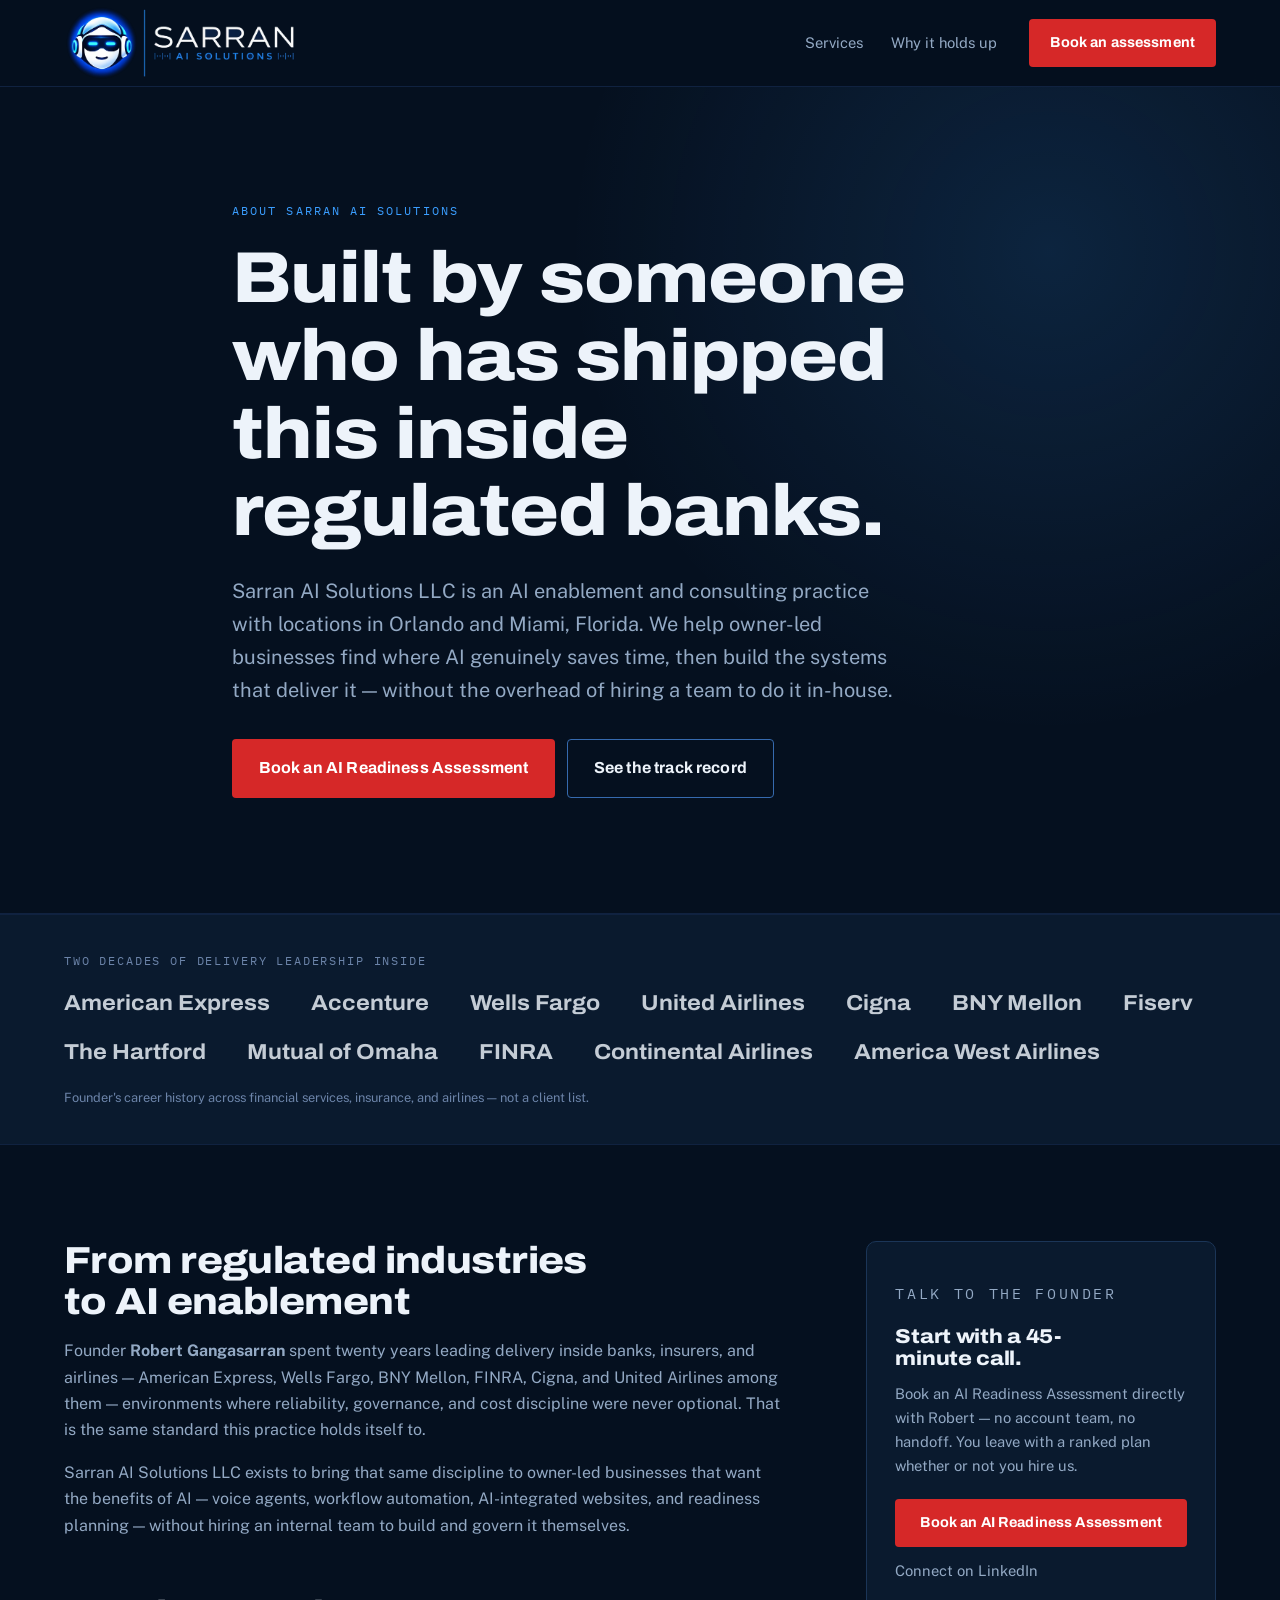
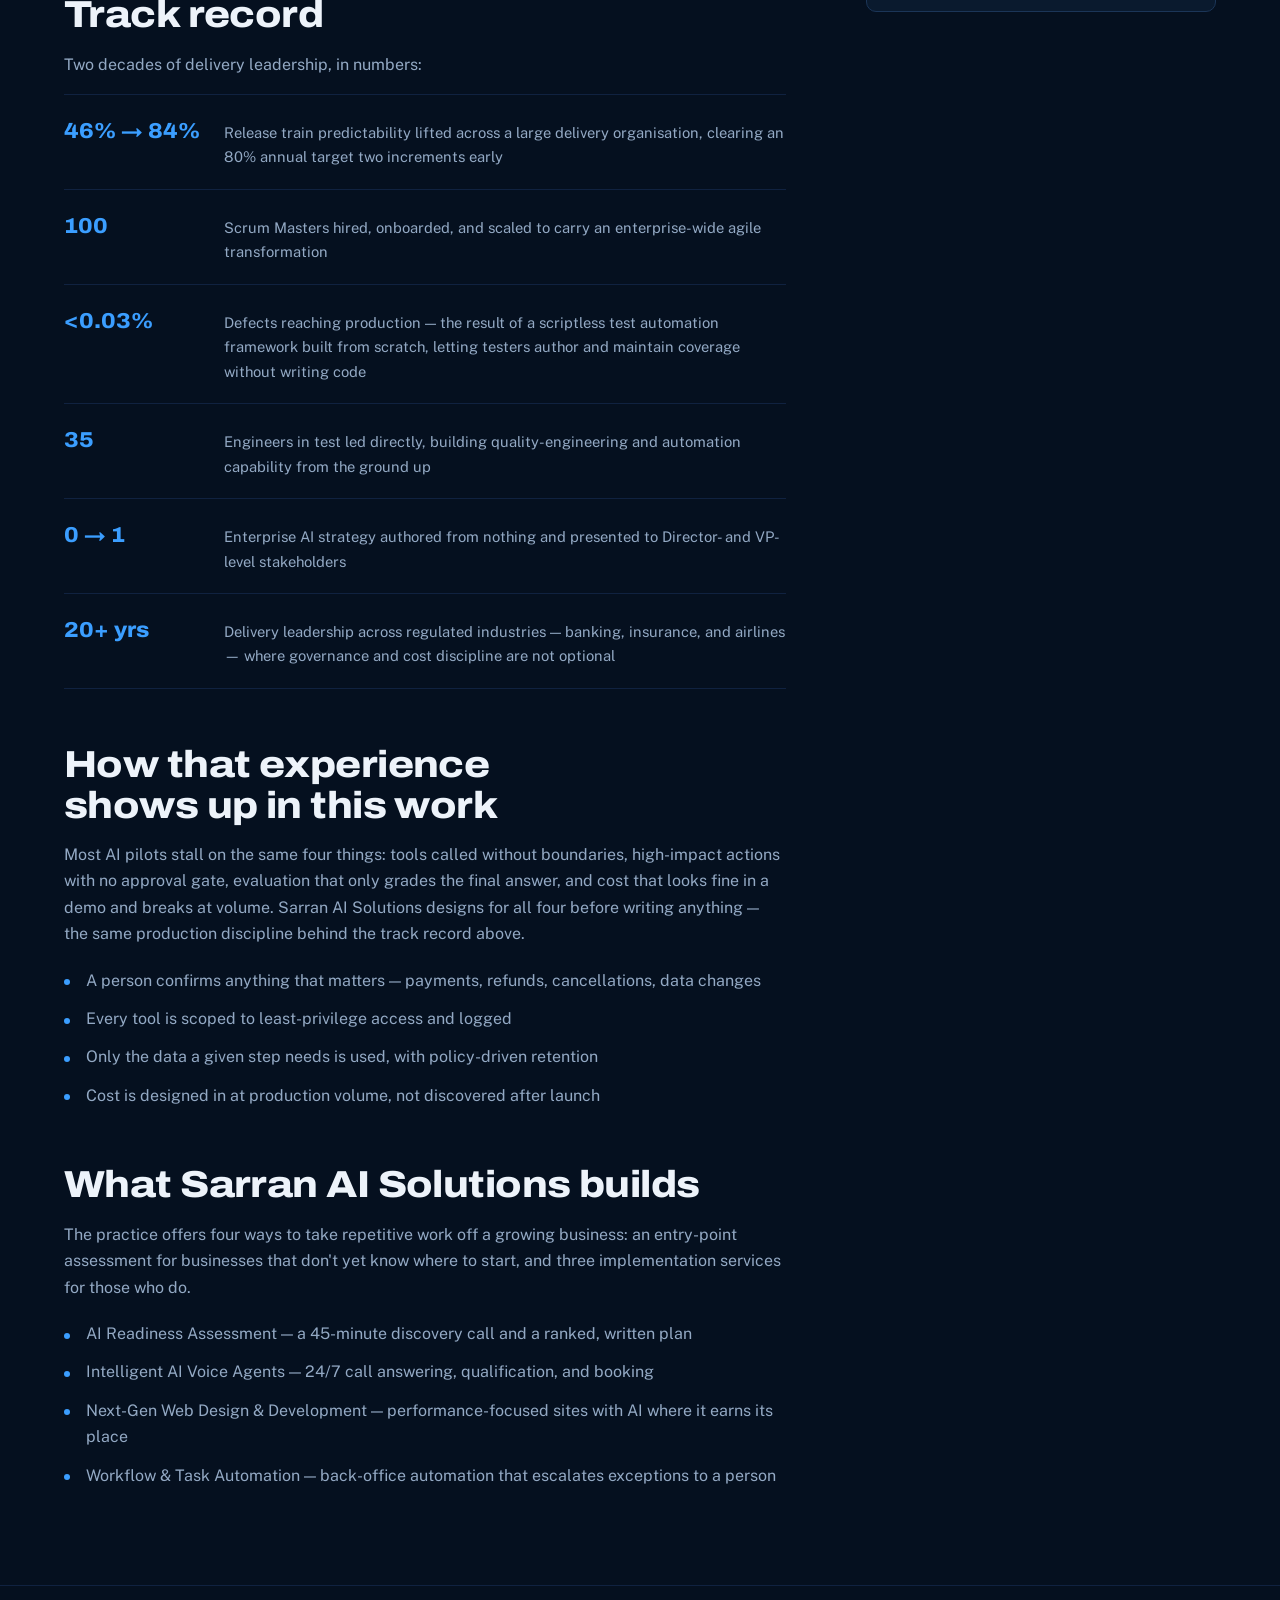
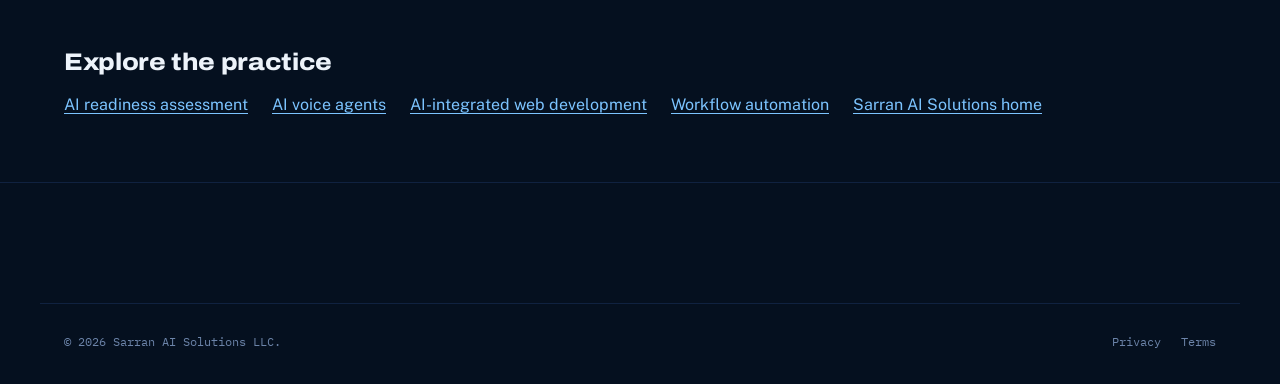
==== commit 1c75cf0b: "Replace site icon with new robot mark and standardize icon sizes - New favicon.ico (16/32/48), 32px " ====
--- a/sarran-ai/about.html
+++ b/sarran-ai/about.html
@@ -7,7 +7,7 @@
 <meta name="description" content="AI enablement practice serving Orlando and Miami, founded by Robert Gangasarran after 20+ years leading delivery across banking, insurance, and airlines.">
 <meta name="robots" content="index,follow,max-snippet:-1,max-image-preview:large">
 <link rel="canonical" href="https://www.sarranai.com/about.html">
-<link rel="icon" href="assets/sarran-logo-mark.svg" type="image/svg+xml"><link rel="icon" href="assets/favicon-32.png" type="image/png" sizes="32x32"><link rel="apple-touch-icon" href="assets/apple-touch-icon.png">
+<link rel="icon" href="favicon.ico" sizes="any"><link rel="icon" href="assets/sarran-icon-32.png" type="image/png" sizes="32x32"><link rel="icon" href="assets/sarran-icon-192.png" type="image/png" sizes="192x192"><link rel="manifest" href="site.webmanifest"><link rel="apple-touch-icon" href="assets/sarran-apple-touch-icon.png">
 
 <meta property="og:url" content="https://www.sarranai.com/about.html">
 <meta property="og:title" content="About | Sarran AI Solutions">
@@ -26,7 +26,7 @@
 <link rel="preconnect" href="https://fonts.googleapis.com">
 <link rel="preconnect" href="https://fonts.gstatic.com" crossorigin>
 <link href="https://fonts.googleapis.com/css2?family=Archivo:wdth,wght@75..125,400..900&family=Public+Sans:wght@400;500;600&family=IBM+Plex+Mono:wght@400;500&display=swap" rel="stylesheet">
-<link rel="stylesheet" href="styles.e92d49f600.css">
+<link rel="stylesheet" href="styles.bc68d59a94.css">
 </head>
 <body>
 
@@ -35,7 +35,7 @@
 <header class="masthead">
   <div class="shell masthead__inner">
     <a class="brandmark masthead__brand" href="index.html" aria-label="Sarran AI Solutions home">
-      <img class="brandmark__logo" src="assets/sarran-logo-lockup.png"
+      <img class="brandmark__logo" src="assets/sarran-logo-lockup-v2.webp"
            alt="" width="640" height="197" decoding="async" fetchpriority="high">
     </a>
     <nav class="masthead__nav" aria-label="Page navigation">
--- a/sarran-ai/styles.bc68d59a94.css
+++ b/sarran-ai/styles.bc68d59a94.css
@@ -0,0 +1,2031 @@
+/* ==========================================================================
+   Sarran AI Solutions LLC
+   Dark, enterprise-futurist. The ground is a blue-black rather than a neutral
+   near-black, so every surface carries the hue. Red stays reserved exclusively
+   for booking CTAs, per the brand rule.
+
+   Palette is defined once, here. Every colour below is a token reference —
+   swapping the hue is an edit to this block alone.
+   ========================================================================== */
+
+/* --- Tokens -------------------------------------------------------------- */
+:root {
+  /* Ground: blue-black, deepening through raised surfaces */
+  --void:      #05101F;
+  --surface:   #0A1A2E;
+  --panel:     #12294A;   /* cards on dark */
+  --line:      #1B3557;
+  --line-input:#366AAE;   /* control borders: 3.19:1 on --surface (WCAG 1.4.11) */
+  --line-soft: #102240;
+
+  /* Accent: bright azure, for accents on dark surfaces */
+  --accent:      #3B9EFF;
+  --accent-lift: #7CC4FF;
+  --accent-dim:  rgba(59, 158, 255, .14);
+
+  /* Ink */
+  --ink:       #EDF3FA;
+  --muted:     #93A9C4;
+  --faint:     #6C84A9;   /* AA on both grounds: 4.59 surface, 5.01 void */
+
+  /* Action — brand rule: red is the single deliberate action color */
+  --red:       #D62828;
+  /* Hover/active state for red buttons. Darker than --red, not lighter: white
+     button text on the old lighter hover measured 4.27:1 (needs 4.5). Darker
+     moves the wrong direction for a "lift" but the right direction for
+     contrast — name kept for the smaller diff. 5.46:1 white text on this;
+     3.20:1 as the invalid-field border on --surface (WCAG 1.4.11). */
+  --red-lift:  #CB2626;
+  /* Error copy only — .field__err and .bform__status[data-state="error"] —
+     both painted on --void. --red-lift there measured 4.47:1 (needs 4.5);
+     this is tuned to 4.59:1. Do not reuse for a background: too light for
+     white text to sit on. */
+  --red-text:  #E33F3F;
+
+  --display: "Archivo", "Segoe UI", sans-serif;
+  --body:    "Public Sans", Calibri, Arial, sans-serif;
+  --mono:    "IBM Plex Mono", ui-monospace, Menlo, monospace;
+
+  --shell: 1200px;
+  --pad:   1.5rem;
+  --r:     4px;
+  --r-lg:  10px;
+
+  --bar:   86px;
+}
+
+/* --- Base ---------------------------------------------------------------- */
+*, *::before, *::after { box-sizing: border-box; }
+
+html {
+  scroll-behavior: smooth;
+  scroll-padding-top: calc(var(--bar) + 1rem);
+  -webkit-text-size-adjust: 100%;
+}
+
+body {
+  margin: 0;
+  background: var(--void);
+  color: var(--ink);
+  font-family: var(--body);
+  font-size: 1rem;
+  line-height: 1.65;
+  -webkit-font-smoothing: antialiased;
+}
+
+h1, h2, h3 {
+  font-family: var(--display);
+  font-weight: 800;
+  font-stretch: 112%;
+  letter-spacing: -.015em;
+  line-height: 1.08;
+  margin: 0;
+  text-wrap: balance;
+}
+
+p { margin: 0; }
+img { display: block; max-width: 100%; height: auto; }
+/* must outrank any component `display` rule (e.g. .drawer) */
+[hidden] { display: none !important; }
+ul, ol { margin: 0; padding: 0; list-style: none; }
+a { color: inherit; text-decoration: none; }
+
+:focus-visible {
+  outline: 2px solid var(--accent-lift);
+  outline-offset: 3px;
+  border-radius: 2px;
+}
+
+.shell {
+  width: 100%;
+  max-width: var(--shell);
+  margin-inline: auto;
+  padding-inline: var(--pad);
+}
+
+.skip-link {
+  position: absolute; left: -9999px; top: 0; z-index: 200;
+  background: var(--accent); color: var(--void);
+  padding: .75rem 1rem; font-weight: 600;
+}
+.skip-link:focus { left: .5rem; top: .5rem; }
+
+/* --- Shared type devices ------------------------------------------------- */
+.tag {
+  font-family: var(--mono);
+  font-size: .72rem;
+  letter-spacing: .18em;
+  text-transform: uppercase;
+  color: var(--accent);
+  margin-bottom: 1.25rem;
+}
+
+.lede { max-width: 42rem; margin-bottom: 3.5rem; }
+.lede__title { font-size: clamp(1.85rem, 4vw, 3rem); }
+.lede__sub { color: var(--muted); margin-top: 1rem; font-size: 1.05rem; }
+
+/* --- Buttons ------------------------------------------------------------- */
+.button {
+  display: inline-flex;
+  align-items: center;
+  justify-content: center;
+  font-family: var(--display);
+  font-weight: 700;
+  font-stretch: 100%;
+  font-size: .9rem;
+  letter-spacing: .01em;
+  padding: .7rem 1.25rem;
+  border: 1px solid transparent;
+  border-radius: var(--r);
+  cursor: pointer;
+  min-height: 44px;
+  transition: background-color .18s ease, border-color .18s ease, color .18s ease, transform .12s ease;
+}
+.button--lg { padding: .95rem 1.6rem; font-size: 1rem; }
+
+/* Red — booking only */
+.button--book { background: var(--red); color: #fff; }
+.button--book:hover { background: var(--red-lift); }
+.button--book:active { background: #B91F1F; transform: translateY(1px); }
+
+.button--quiet { border-color: var(--line-input); color: var(--ink); }
+.button--quiet:hover { border-color: var(--accent); color: var(--accent); }
+.button--quiet:active { background: var(--accent-dim); transform: translateY(1px); }
+.button:disabled,
+.button[aria-disabled="true"] {
+  cursor: not-allowed;
+  filter: saturate(.55);
+  transform: none;
+}
+.button--book:disabled,
+.button--book[aria-disabled="true"] { background: #8F3038; color: #fff; }
+.button--quiet:disabled,
+.button--quiet[aria-disabled="true"] { border-color: var(--line-input); color: var(--muted); }
+
+/* --- Masthead ------------------------------------------------------------ */
+.masthead {
+  position: fixed;
+  inset: 0 0 auto 0;
+  z-index: 100;
+  background: rgba(5, 16, 31, .82);
+  backdrop-filter: blur(14px);
+  border-bottom: 1px solid var(--line-soft);
+  transition: transform .3s ease;
+}
+.masthead[data-tucked="true"] { transform: translateY(-100%); }
+
+.masthead__inner {
+  display: flex;
+  align-items: center;
+  gap: 2rem;
+  min-height: var(--bar);
+}
+
+/* Horizontal robot logo. The transparent artwork includes the complete
+   wordmark, so it remains a single, scalable brand asset at every breakpoint. */
+.brandmark { display: inline-flex; align-items: center; flex: 0 0 auto; }
+
+.brandmark__logo {
+  width: clamp(12.5rem, 18.5vw, 14.5rem);
+  height: auto;
+  flex: 0 0 auto;
+}
+
+.brandmark--lg .brandmark__logo { width: min(100%, 17.5rem); }
+
+.masthead__nav {
+  display: flex;
+  gap: 1.75rem;
+  margin-left: auto;
+  font-size: .92rem;
+  color: var(--muted);
+}
+.masthead__nav a {
+  display: inline-flex;
+  align-items: center;
+  justify-content: center;
+  min-width: 44px;
+  min-height: 44px;
+  transition: color .18s ease;
+}
+.masthead__nav a:hover { color: var(--accent); }
+.masthead__nav a:active { color: var(--accent-lift); }
+
+.masthead__toggle {
+  display: none;
+  flex-direction: column;
+  gap: 5px;
+  margin-left: auto;
+  min-width: 44px;
+  min-height: 44px;
+  padding: .65rem;
+  background: none;
+  border: 0;
+  cursor: pointer;
+}
+.masthead__toggle span { display: block; width: 22px; height: 1.5px; background: var(--ink); }
+
+.drawer {
+  display: flex;
+  flex-direction: column;
+  gap: 1rem;
+  padding: 1rem var(--pad) 1.75rem;
+  border-top: 1px solid var(--line-soft);
+  background: var(--surface);
+}
+.drawer a { display: inline-flex; align-items: center; min-height: 44px; color: var(--muted); }
+.drawer a:active { color: var(--accent-lift); }
+.drawer .button { color: #fff; }
+
+/* --- Hero ---------------------------------------------------------------- */
+.hero {
+  padding-top: calc(var(--bar) + 5rem);
+  padding-bottom: 5.5rem;
+  position: relative;
+  overflow: hidden;
+}
+/* single ambient bloom, no cursor tracking */
+.hero::before {
+  content: "";
+  position: absolute;
+  top: -22%; right: -12%;
+  width: 46rem; height: 46rem;
+  background: radial-gradient(circle, rgba(59, 158, 255, .13), transparent 62%);
+  pointer-events: none;
+}
+
+.hero__grid {
+  position: relative;
+  display: grid;
+  grid-template-columns: 1fr 1fr;
+  gap: 4rem;
+  align-items: center;
+}
+
+.hero__title { font-size: clamp(2.4rem, 5.4vw, 4.1rem); }
+
+.hero__lede {
+  color: var(--muted);
+  font-size: 1.12rem;
+  margin-top: 1.5rem;
+  max-width: 32rem;
+}
+
+.hero__actions { display: flex; flex-wrap: wrap; gap: .75rem; margin-top: 2.25rem; }
+
+.hero__note {
+  font-family: var(--mono);
+  font-size: .78rem;
+  color: var(--faint);
+  margin-top: 1.5rem;
+}
+
+.assessment-card {
+  margin: 0;
+  padding: clamp(1.75rem, 4vw, 2.75rem);
+  background: linear-gradient(160deg, var(--panel), var(--surface));
+  border: 1px solid var(--line-input);
+  border-radius: var(--r-lg);
+  box-shadow: 0 30px 70px -30px rgba(0, 0, 0, .85), 0 0 0 1px rgba(59, 158, 255, .08);
+}
+.assessment-card__eyebrow {
+  font-family: var(--mono);
+  font-size: .7rem;
+  letter-spacing: .15em;
+  text-transform: uppercase;
+  color: var(--accent-lift);
+  margin-bottom: .75rem;
+}
+.assessment-card h2 { font-size: clamp(1.65rem, 3vw, 2.25rem); }
+.assessment-card > p:not(.assessment-card__eyebrow, .assessment-card__price, .assessment-card__fine) { color: var(--muted); }
+.assessment-card__price { margin: 1.25rem 0 .85rem; color: var(--muted); }
+.assessment-card__price span { color: var(--ink); font-family: var(--display); font-size: 2.8rem; font-weight: 800; margin-right: .45rem; }
+.assessment-card ul { display: grid; gap: .65rem; margin: 1.5rem 0; }
+.assessment-card li { position: relative; padding-left: 1.35rem; color: var(--ink); }
+.assessment-card li::before { content: "✓"; position: absolute; left: 0; color: var(--accent-lift); font-weight: 700; }
+.assessment-card .button { width: 100%; }
+.assessment-card__fine { margin-top: .8rem; color: var(--faint); font-size: .78rem; text-align: center; }
+
+/* --- Signature: the call sheet ------------------------------------------- */
+.callsheet {
+  margin: 0;
+  background: linear-gradient(180deg, var(--surface), #071528);
+  border: 1px solid var(--line);
+  border-radius: var(--r-lg);
+  box-shadow: 0 30px 70px -30px rgba(0, 0, 0, .85), 0 0 0 1px rgba(59, 158, 255, .06);
+  overflow: hidden;
+}
+
+.callsheet__head {
+  display: flex;
+  align-items: center;
+  gap: .6rem;
+  padding: .85rem 1.1rem;
+  border-bottom: 1px solid var(--line-soft);
+  font-family: var(--mono);
+  font-size: .72rem;
+  letter-spacing: .1em;
+  text-transform: uppercase;
+  color: var(--faint);
+}
+.callsheet__pip {
+  width: 7px; height: 7px; border-radius: 50%;
+  background: var(--accent);
+  box-shadow: 0 0 0 0 rgba(59, 158, 255, .55);
+  animation: pip 2.4s ease-out infinite;
+}
+@keyframes pip {
+  0%   { box-shadow: 0 0 0 0 rgba(59, 158, 255, .5); }
+  70%  { box-shadow: 0 0 0 9px rgba(59, 158, 255, 0); }
+  100% { box-shadow: 0 0 0 0 rgba(59, 158, 255, 0); }
+}
+.callsheet__clock { margin-left: auto; color: var(--accent); }
+
+.callsheet__log { padding: 1.1rem 1.1rem .5rem; display: grid; gap: .9rem; }
+
+.line {
+  display: grid;
+  grid-template-columns: 3.2rem 4.2rem 1fr;
+  gap: .75rem;
+  align-items: baseline;
+  font-size: .9rem;
+}
+/* JS adds .is-typed progressively; without JS every line is visible. */
+.line[data-armed] { opacity: 0; transform: translateY(6px); }
+.line.is-typed { opacity: 1; transform: none; transition: opacity .45s ease, transform .45s ease; }
+
+.line__t { font-family: var(--mono); font-size: .72rem; color: var(--faint); }
+.line__who {
+  justify-self: start;   /* keeps the BOOKED chip tight to its label */
+  font-family: var(--mono);
+  font-size: .68rem;
+  letter-spacing: .12em;
+  text-transform: uppercase;
+  color: var(--faint);
+}
+.line__who--agent { color: var(--accent); }
+/* The chip's own padding would indent its label 5.6px past the AGENT/CALLER
+   labels above it. Pull the box left by exactly that padding so the text
+   optically aligns down the column. */
+.line__who--sys {
+  color: var(--void);
+  background: var(--accent);
+  padding: .1rem .35rem;
+  margin-left: -.35rem;
+  border-radius: 2px;
+}
+.line__say { color: var(--muted); }
+
+.line--done { padding-top: .9rem; border-top: 1px dashed var(--line); }
+.line--done .line__say { color: var(--ink); font-weight: 600; }
+
+.callsheet__foot {
+  padding: .5rem 1.1rem 1.1rem;
+  font-family: var(--mono);
+  font-size: .68rem;
+  color: var(--faint);
+}
+
+/* --- Pedigree strip ------------------------------------------------------ */
+.pedigree {
+  border-block: 1px solid var(--line-soft);
+  background: var(--surface);
+  padding-block: 2.25rem;
+}
+.pedigree__label {
+  font-family: var(--mono);
+  font-size: .72rem;
+  letter-spacing: .16em;
+  text-transform: uppercase;
+  color: var(--faint);
+  margin-bottom: 1rem;
+}
+.pedigree__list {
+  display: flex;
+  flex-wrap: wrap;
+  /* Twelve names now, so the column gap has to give way on narrow screens
+     or the strip runs to six rows. Wide stays at the original 2.75rem. */
+  gap: .85rem clamp(1.5rem, 3.2vw, 2.75rem);
+  font-family: var(--display);
+  font-weight: 700;
+  font-stretch: 108%;
+  font-size: clamp(1rem, 2vw, 1.35rem);
+  color: var(--ink);
+  opacity: .82;
+}
+.pedigree__fine { margin-top: 1rem; font-size: .8rem; color: var(--faint); }
+
+/* --- Case studies (results) ---------------------------------------------- */
+/* The page's proof, between the pedigree strip and the assessment sample.
+   Every value is derived from the tokens above; no new colour is introduced.
+
+   Scannability: the three body paragraphs each carry a run-in label drawn with
+   generated content ("The problem" / "What we built" / "Result") plus a left
+   rule, so the three roles read at a glance without the prose. The labels are
+   block-level and sit at the head of the paragraph they name, so where a
+   screen reader announces generated content it lands as a short phrase ahead
+   of that sentence — the same word, in the same order, a sighted reader sees.
+
+   Result is the payload of every card: accent rule, tinted panel, display
+   face. It outranks the title visually even though it sits below it.        */
+
+.results {
+  padding-block: 7rem;
+  border-bottom: 1px solid var(--line-soft);
+}
+
+/* .shell already handles width and inline padding. This only carries the card
+   padding token, so one value drives the card at every breakpoint. */
+.results__inner { --case-pad: 2.25rem; }
+
+/* .lede already sets the measure and a 3.5rem gap; only the gap changes here,
+   because the grid below is dense and wants to start a little sooner. */
+.results__lede { margin-bottom: 3rem; }
+
+.results__grid {
+  list-style: none;
+  margin: 0;
+  padding: 0;
+  display: grid;
+  grid-template-columns: repeat(2, minmax(0, 1fr));
+  gap: 1rem;
+}
+
+.case {
+  display: flex;
+  flex-direction: column;
+  gap: .85rem;
+  padding: var(--case-pad, 2.25rem);
+  background: var(--surface);
+  border: 1px solid var(--line);
+  border-radius: var(--r-lg);
+  overflow-wrap: break-word;
+  transition: border-color .25s ease;   /* neutralised by the reduced-motion block */
+}
+.case:hover { border-color: var(--line-input); }
+
+/* Row alignment across a pair. Each card spans six parent rows and borrows
+   them, so sector / title / problem / built / result land on the same
+   baselines in both cards of a row — the result lines above all. Rows are
+   assigned explicitly rather than auto-flowed, so the one card with a quote
+   and the one with a note drop that element into row 6 and the other two
+   simply leave row 6 empty: cards stay equal height and nothing looks
+   lopsided. Where subgrid is unsupported this is skipped and the flex column
+   above stands, losing only the cross-card alignment. */
+@supports (grid-template-rows: subgrid) {
+  .case {
+    display: grid;
+    grid-row: span 6;
+    grid-template-rows: subgrid;
+    grid-template-columns: minmax(0, 1fr);
+    row-gap: .85rem;   /* a subgrid inherits the parent gap unless it says otherwise */
+  }
+  .case__sector  { grid-row: 1; }
+  .case__title   { grid-row: 2; }
+  .case__problem { grid-row: 3; }
+  .case__built   { grid-row: 4; }
+  .case__result  { grid-row: 5; }
+  .case__quote,
+  .case__note    { grid-row: 6; }
+  /* Only the result panel stretches to fill its shared track — matching panel
+     heights are part of the payload reading as one line across the pair. The
+     rules above it hug their own text instead of trailing past it. */
+  .case__sector,
+  .case__title,
+  .case__problem,
+  .case__built { align-self: start; }
+}
+
+/* Sector stays faint, not accent: inside a card the accent is spent on the
+   result line alone. */
+.case__sector {
+  font-family: var(--mono);
+  font-size: .68rem;
+  letter-spacing: .16em;
+  text-transform: uppercase;
+  color: var(--faint);
+}
+
+.case__title { font-size: 1.25rem; }
+
+/* the three scannable roles */
+.case__problem,
+.case__built,
+.case__result {
+  border-left: 2px solid var(--line);
+  padding-left: 1.15rem;
+  color: var(--muted);
+  font-size: .95rem;
+}
+.case__problem { margin-top: .45rem; }
+
+.case__problem::before,
+.case__built::before,
+.case__result::before {
+  display: block;
+  margin-bottom: .3rem;
+  font-family: var(--mono);
+  font-size: .66rem;
+  letter-spacing: .16em;
+  text-transform: uppercase;
+  color: var(--faint);
+}
+.case__problem::before { content: "The problem"; }
+.case__built::before   { content: "What we built"; }
+.case__result::before  { content: "Result"; }
+
+/* the payload */
+.case__result {
+  margin-top: .3rem;
+  padding: 1rem 1.15rem;
+  border-left-color: var(--accent);
+  border-radius: 0 var(--r) var(--r) 0;
+  background: var(--accent-dim);
+  color: var(--ink);
+  font-family: var(--display);
+  font-weight: 700;
+  font-stretch: 108%;
+  font-size: 1.08rem;
+  line-height: 1.4;
+}
+.case__result::before { margin-bottom: .45rem; color: var(--accent); }
+
+/* Card 1 only. Sits below a hairline as a postscript to the result, so its
+   absence from the other three reads as nothing missing. */
+.case__quote {
+  margin: .5rem 0 0;
+  padding-top: 1.35rem;
+  border-top: 1px solid var(--line);
+}
+.case__quote blockquote {
+  margin: 0;
+  color: var(--ink);
+  font-size: 1rem;
+  line-height: 1.55;
+}
+.case__quote blockquote::before { content: "\201C"; }
+.case__quote blockquote::after  { content: "\201D"; }
+.case__quote figcaption {
+  margin-top: .6rem;
+  font-family: var(--mono);
+  font-size: .68rem;
+  letter-spacing: .12em;
+  text-transform: uppercase;
+  color: var(--faint);
+}
+
+/* Card 2 only — same hairline, quieter voice. */
+.case__note {
+  margin-top: .5rem;
+  padding-top: 1.35rem;
+  border-top: 1px solid var(--line);
+  color: var(--faint);
+  font-size: .85rem;
+  line-height: 1.55;
+}
+
+@media (max-width: 860px) {
+  .results__grid { grid-template-columns: minmax(0, 1fr); }
+  /* One card per row: subgrid has nothing left to align, and dropping it stops
+     the empty sixth row from adding a gap under the two shorter cards. */
+  .case { grid-row: auto; grid-template-rows: none; }
+}
+
+@media (max-width: 680px) {
+  .results { padding-block: 4.5rem; }
+  .results__inner { --case-pad: 1.6rem; }
+  .case__result { padding: .9rem 1rem; }
+}
+
+/* --- Assessment sample ------------------------------------------------- */
+.sample {
+  padding-block: 7rem;
+  border-bottom: 1px solid var(--line-soft);
+  background: linear-gradient(135deg, rgba(59, 158, 255, .08), transparent 46%);
+}
+.sample__grid {
+  display: grid;
+  grid-template-columns: minmax(0, .78fr) minmax(0, 1.22fr);
+  gap: 4.5rem;
+  align-items: center;
+}
+.sample__lede { margin-bottom: 0; }
+.sample__link {
+  display: inline-flex;
+  align-items: center;
+  min-height: 44px;
+  margin-top: 1.5rem;
+  color: var(--accent-lift);
+  font-weight: 600;
+  text-decoration: underline;
+  text-underline-offset: .25em;
+}
+.sample__link:hover { color: var(--ink); }
+.sample__link:active { color: var(--accent); }
+
+.sample-plan {
+  border: 1px solid var(--line-input);
+  border-radius: var(--r-lg);
+  background: var(--surface);
+  overflow: hidden;
+  box-shadow: 0 24px 70px rgba(0, 0, 0, .24);
+}
+.sample-plan__topline,
+.sample-plan__footer {
+  display: flex;
+  flex-wrap: wrap;
+  justify-content: space-between;
+  gap: .75rem 1.5rem;
+  padding: .8rem 1.5rem;
+  background: var(--line-soft);
+  color: var(--faint);
+  font-family: var(--mono);
+  font-size: .68rem;
+  letter-spacing: .08em;
+  text-transform: uppercase;
+}
+.sample-plan__heading {
+  display: flex;
+  justify-content: space-between;
+  gap: 1.5rem;
+  align-items: start;
+  padding: 1.75rem 1.5rem 1.5rem;
+}
+.sample-plan__rank {
+  margin-bottom: .45rem;
+  color: var(--accent);
+  font-family: var(--mono);
+  font-size: .7rem;
+  letter-spacing: .14em;
+  text-transform: uppercase;
+}
+.sample-plan__heading h3 { font-size: clamp(1.35rem, 3vw, 1.85rem); }
+.sample-plan__status {
+  flex: 0 0 auto;
+  border: 1px solid var(--accent);
+  border-radius: 999px;
+  padding: .35rem .65rem;
+  color: var(--accent-lift);
+  font-family: var(--mono);
+  font-size: .68rem;
+  text-transform: uppercase;
+}
+.sample-plan__facts { margin: 0; padding-inline: 1.5rem; }
+.sample-plan__facts > div {
+  display: grid;
+  grid-template-columns: minmax(8.5rem, .38fr) minmax(0, 1fr);
+  gap: 1.5rem;
+  padding-block: 1rem;
+  border-top: 1px solid var(--line);
+}
+.sample-plan__facts dt {
+  color: var(--ink);
+  font-family: var(--mono);
+  font-size: .72rem;
+  letter-spacing: .06em;
+  text-transform: uppercase;
+}
+.sample-plan__facts dd { margin: 0; color: var(--muted); font-size: .92rem; }
+.sample-plan__footer { justify-content: start; }
+.sample-plan__footer strong { color: var(--ink); font-weight: 600; }
+.sample-plan__note { padding: 1rem 1.5rem; color: var(--faint); font-size: .78rem; }
+
+/* --- Who we help -------------------------------------------------------- */
+.who { padding-block: 7rem; border-bottom: 1px solid var(--line-soft); }
+.who__grid { display: grid; grid-template-columns: repeat(3, 1fr); gap: 1rem; }
+.who-card { padding: 2rem; background: var(--surface); border: 1px solid var(--line); border-radius: var(--r-lg); }
+.who-card__number { font-family: var(--mono); font-size: .72rem; color: var(--accent); margin-bottom: 1.25rem; }
+.who-card h3 { font-size: 1.35rem; margin-bottom: .75rem; }
+.who-card > p:last-child { color: var(--muted); }
+
+/* --- Services ------------------------------------------------------------ */
+.services { padding-block: 7rem; }
+
+.services__grid {
+  display: grid;
+  grid-template-columns: repeat(2, 1fr);
+  gap: 1px;
+  background: var(--line-soft);
+  border: 1px solid var(--line-soft);
+  border-radius: var(--r-lg);
+  overflow: hidden;
+}
+
+.offer {
+  background: var(--void);
+  padding: 2.5rem;
+  transition: background-color .25s ease;
+}
+.offer:hover { background: var(--surface); }
+
+.offer__kind {
+  font-family: var(--mono);
+  font-size: .68rem;
+  letter-spacing: .16em;
+  text-transform: uppercase;
+  color: var(--accent);
+  margin-bottom: 1rem;
+}
+.offer__name { font-size: 1.5rem; margin-bottom: .9rem; }
+.offer__body { color: var(--muted); }
+
+.offer__points { margin-top: 1.5rem; display: grid; gap: .55rem; }
+.offer__points li {
+  position: relative;
+  padding-left: 1.4rem;
+  font-size: .92rem;
+  color: var(--ink);
+}
+.offer__points li::before {
+  content: "";
+  position: absolute; left: 0; top: .62em;
+  width: 6px; height: 1.5px;
+  background: var(--accent);
+}
+
+.offer__details {
+  margin-top: 1.75rem;
+  border-top: 1px solid var(--line-input);
+}
+.offer__details summary {
+  min-height: 52px;
+  display: flex;
+  align-items: center;
+  justify-content: space-between;
+  gap: 1rem;
+  color: var(--accent-lift);
+  font-family: var(--mono);
+  font-size: .76rem;
+  font-weight: 500;
+  letter-spacing: .1em;
+  text-transform: uppercase;
+  cursor: pointer;
+  list-style: none;
+}
+.offer__details summary::-webkit-details-marker { display: none; }
+.offer__details summary::after {
+  content: "+";
+  color: var(--accent);
+  font-size: 1.25rem;
+  line-height: 1;
+}
+.offer__details[open] summary::after { content: "−"; }
+.offer__details summary:hover { color: var(--ink); }
+.offer__details summary:active { color: var(--accent); }
+.offer__more { padding: .25rem 0 .5rem; }
+.offer__more p { color: var(--muted); }
+.offer__more p + p { margin-top: 1rem; }
+
+/* --- Process ------------------------------------------------------------- */
+.how {
+  padding-block: 7rem;
+  border-top: 1px solid var(--line-soft);
+  background: var(--surface);
+}
+
+.how__track {
+  display: grid;
+  grid-template-columns: repeat(4, 1fr);
+  gap: 2rem;
+}
+
+/* the connecting line encodes that this really is a sequence */
+.phase { position: relative; padding-top: 2rem; border-top: 1px solid var(--line); }
+.phase::before {
+  content: "";
+  position: absolute; top: -4px; left: 0;
+  width: 7px; height: 7px;
+  background: var(--accent);
+  border-radius: 50%;
+}
+.phase__n {
+  font-family: var(--mono);
+  font-size: .7rem;
+  letter-spacing: .14em;
+  text-transform: uppercase;
+  color: var(--accent);
+  margin-bottom: .6rem;
+}
+.phase__name { font-size: 1.25rem; }
+.phase__when { font-family: var(--mono); font-size: .72rem; color: var(--faint); margin: .35rem 0 .8rem; }
+.phase__body { color: var(--muted); font-size: .95rem; }
+
+/* --- Trust --------------------------------------------------------------- */
+.trust { padding-block: 7rem; }
+
+.trust__grid {
+  display: grid;
+  grid-template-columns: 1fr 1.05fr;
+  gap: 4.5rem;
+  align-items: start;
+}
+.trust__intro .lede__title { margin-bottom: 1.25rem; }
+.trust__body { color: var(--muted); margin-bottom: 2rem; }
+
+.trust__list { display: grid; gap: 1px; background: var(--line-soft); }
+.rule { background: var(--void); padding: 1.75rem 0 1.75rem 1.5rem; border-left: 2px solid var(--line); }
+.rule:hover { border-left-color: var(--accent); }
+.rule__name { font-size: 1.1rem; margin-bottom: .5rem; }
+.rule__body { color: var(--muted); font-size: .95rem; }
+
+/* --- FAQ ----------------------------------------------------------------- */
+.faq { padding-block: 7rem; border-top: 1px solid var(--line-soft); background: var(--surface); }
+.faq__grid { display: grid; grid-template-columns: minmax(0, .8fr) minmax(0, 1.2fr); gap: 5rem; align-items: start; }
+.faq__lede { position: sticky; top: calc(var(--bar) + 2rem); margin-bottom: 0; }
+.faq__list { border-top: 1px solid var(--line-input); }
+.faq__item { border-bottom: 1px solid var(--line-input); }
+.faq__item h3 {
+  min-height: 64px;
+  display: flex;
+  align-items: center;
+  gap: 1rem;
+  padding: 1rem 0 .5rem;
+  color: var(--ink);
+  font-family: var(--display);
+  font-size: 1.08rem;
+  font-weight: 700;
+}
+.faq__item p { color: var(--muted); max-width: 66ch; padding: 0 0 1.4rem; }
+
+/* --- About --------------------------------------------------------------- */
+.about { padding-block: 7rem; }
+.about__grid { display: grid; grid-template-columns: 1fr 1fr; gap: 4.5rem; align-items: start; }
+.about__copy .lede__title { margin-bottom: 1.5rem; }
+.about__copy p { color: var(--muted); }
+.about__copy p + p { margin-top: 1rem; }
+.about__copy strong { color: var(--ink); font-weight: 600; }
+
+/* Track record. Every key is a short figure, so the term column stays narrow. */
+.record { margin: 0; display: grid; gap: 0; }
+.record__row {
+  display: grid;
+  grid-template-columns: 8.5rem 1fr;
+  gap: 1.5rem;
+  padding: 1.2rem 0;
+  border-top: 1px solid var(--line-soft);
+  align-items: baseline;
+}
+.record__row:last-child { border-bottom: 1px solid var(--line-soft); }
+.record__k {
+  font-family: var(--display);
+  font-weight: 800;
+  font-stretch: 108%;
+  font-size: 1.35rem;
+  color: var(--accent);
+  white-space: nowrap;   /* keep "46% → 84%" on one line */
+}
+.record__v { margin: 0; color: var(--muted); font-size: .92rem; }
+
+/* --- Free guide --------------------------------------------------------- */
+.guide { padding-block: 4.5rem; background: var(--surface); border-block: 1px solid var(--line-soft); }
+.guide__inner { display: grid; grid-template-columns: minmax(0, 1.4fr) minmax(16rem, .6fr); gap: 4rem; align-items: center; }
+.guide .tag { margin-bottom: .8rem; }
+.guide__body { color: var(--muted); max-width: 44rem; margin-top: 1rem; }
+.guide__action { padding: 1.5rem; border-left: 2px solid var(--accent); }
+.guide__action .button { width: 100%; }
+.guide__action p { color: var(--faint); font-size: .78rem; text-align: center; margin-top: .75rem; }
+
+.guide-page { padding-top: var(--bar); }
+.guide-hero { padding-block: clamp(4.5rem, 9vw, 7.5rem); background: radial-gradient(circle at 82% 20%, rgba(59, 158, 255, .14), transparent 30rem); border-bottom: 1px solid var(--line-soft); }
+.guide-hero__inner { max-width: 52rem; }
+.guide-hero h1 { font-size: clamp(2.35rem, 6vw, 4.3rem); }
+.guide-hero p:last-child { color: var(--muted); font-size: 1.12rem; margin-top: 1.5rem; max-width: 44rem; }
+.guide-list-section { padding-block: 6rem; }
+.guide-list { display: grid; gap: 1px; background: var(--line-soft); border: 1px solid var(--line-soft); border-radius: var(--r-lg); overflow: hidden; }
+.guide-list article { display: grid; grid-template-columns: 4rem 1fr; gap: 1.5rem; padding: 2rem; background: var(--surface); }
+.guide-list article > span { font-family: var(--mono); color: var(--accent); }
+.guide-list h2 { font-size: 1.35rem; margin-bottom: .8rem; }
+.guide-list p { color: var(--muted); }
+.guide-list p + p { margin-top: .55rem; }
+.guide-list strong { color: var(--ink); font-weight: 600; }
+.guide-next { padding-block: 6rem; text-align: center; background: var(--surface); border-top: 1px solid var(--line-soft); }
+.guide-next__inner { max-width: 45rem; }
+.guide-next h2 { font-size: clamp(1.9rem, 4vw, 3rem); }
+.guide-next p:not(.tag) { color: var(--muted); margin: 1.25rem auto 2rem; }
+
+/* --- Booking ------------------------------------------------------------- */
+.book {
+  padding-block: 7rem;
+  border-top: 1px solid var(--line-soft);
+  background:
+    radial-gradient(60rem 26rem at 50% 0%, rgba(59, 158, 255, .11), transparent 70%),
+    var(--surface);
+}
+.book__inner { max-width: 44rem; text-align: center; }
+.book .tag { margin-inline: auto; }
+.book__title { font-size: clamp(2rem, 4.4vw, 3.2rem); }
+/* Typewriter. The real text stays in flow to hold the block's height at every
+   width — no reflow jump as characters land — and is only faded out once JS
+   arms it, so with JS off the headline simply renders. opacity (not
+   visibility/clip) keeps it in the accessibility tree to be read normally. */
+.tw { position: relative; display: block; }
+.tw[data-armed] .tw__real { opacity: 0; }
+.tw__type { position: absolute; inset: 0; }
+.tw:not([data-armed]) .tw__type { display: none; }
+
+.tw__caret {
+  display: inline-block;
+  width: .055em;
+  height: .82em;
+  margin-left: .07em;
+  background: var(--accent);
+  vertical-align: -.05em;
+  animation: caret 1.05s steps(1) infinite;
+}
+@keyframes caret { 50% { opacity: 0; } }
+.tw.is-done .tw__caret { animation: none; opacity: 0; }
+
+.book__sub { color: var(--muted); margin-top: 1.25rem; font-size: 1.08rem; }
+.book__actions { display: flex; flex-wrap: wrap; gap: .75rem; justify-content: center; margin-top: 2.25rem; }
+.book__fine { font-family: var(--mono); font-size: .75rem; color: var(--faint); margin-top: 1.5rem; }
+
+/* --- Booking form --------------------------------------------------------- */
+.book__panel { margin-top: 2.5rem; text-align: left; }
+.book__panel[hidden] { display: none; }
+
+/* collapse/expand animation, only once JS has armed the panel */
+.book__panel.is-collapsible {
+  overflow: hidden;
+  animation: panelIn .32s cubic-bezier(.22, .8, .3, 1);
+}
+@keyframes panelIn {
+  from { opacity: 0; transform: translateY(-8px); }
+  to   { opacity: 1; transform: none; }
+}
+
+.bform {
+  background: var(--void);
+  border: 1px solid var(--line);
+  border-radius: var(--r-lg);
+  padding: 2rem;
+}
+.bform__title { font-size: 1.25rem; margin-bottom: .35rem; }
+.bform__intro { color: var(--muted); font-size: .95rem; margin-bottom: 1.75rem; }
+
+.bform__grid {
+  display: grid;
+  grid-template-columns: 1fr 1fr;
+  gap: 1.15rem 1.25rem;
+}
+.field--wide { grid-column: 1 / -1; }
+
+.field { display: flex; flex-direction: column; }
+.field label {
+  font-size: .88rem;
+  font-weight: 500;
+  color: var(--ink);
+  margin-bottom: .4rem;
+}
+.field__req {
+  font-family: var(--mono);
+  font-size: .6rem;
+  letter-spacing: .14em;
+  text-transform: uppercase;
+  color: var(--accent);
+  margin-left: .35rem;
+}
+.field__hint {
+  font-size: .84rem;
+  color: var(--muted);
+  margin-bottom: .5rem;
+}
+
+.field input,
+.field select,
+.field textarea {
+  font-family: var(--body);
+  font-size: .95rem;
+  color: var(--ink);
+  background: var(--surface);
+  /* --line-input, not --line: control borders need 3:1 (WCAG 1.4.11).
+     #366AAE measures 3.19:1 on --surface; --line is only 1.41:1. */
+  border: 1px solid var(--line-input);
+  border-radius: var(--r);
+  padding: .7rem .8rem;
+  width: 100%;
+  transition: border-color .16s ease;
+}
+.field textarea { resize: vertical; min-height: 6.5rem; }
+.field input::placeholder,
+.chat-form input::placeholder { color: var(--faint); }
+
+/* Select. Inherits everything above (font, colour, border, radius, padding,
+   width) from the shared control rule, so it stacks flush with a text input;
+   this block only drops the native chrome and supplies our own affordance.
+   Must stay AFTER that rule — its `background:` shorthand would otherwise
+   reset the arrow. */
+.field select {
+  -webkit-appearance: none;
+  -moz-appearance: none;
+  appearance: none;
+  cursor: pointer;
+  /* the shared padding, plus room on the right so a long option label
+     ("Prefer not to say") can never run under the arrow */
+  padding-right: 2.5rem;
+  /* chevron. Stroke is --muted (#93A9C4) hard-coded because custom properties
+     cannot be interpolated into a data URI — same palette, no new colour. */
+  background-image: url("data:image/svg+xml,%3Csvg xmlns='http://www.w3.org/2000/svg' width='12' height='8' viewBox='0 0 12 8'%3E%3Cpath d='M1 1.5 6 6.5 11 1.5' fill='none' stroke='%2393A9C4' stroke-width='1.75' stroke-linecap='round' stroke-linejoin='round'/%3E%3C/svg%3E");
+  background-repeat: no-repeat;
+  background-position: right .9rem center;
+  background-size: 12px 8px;
+}
+.field select:hover { background-image: url("data:image/svg+xml,%3Csvg xmlns='http://www.w3.org/2000/svg' width='12' height='8' viewBox='0 0 12 8'%3E%3Cpath d='M1 1.5 6 6.5 11 1.5' fill='none' stroke='%233B9EFF' stroke-width='1.75' stroke-linecap='round' stroke-linejoin='round'/%3E%3C/svg%3E"); }
+/* The option list is an OS popup and will not match the card; set both colours
+   explicitly so it is at least legible rather than inheriting a dark-on-dark
+   or white-on-white combination. */
+.field select option {
+  background-color: var(--surface);
+  color: var(--ink);
+}
+.field input:hover,
+.field select:hover,
+.field textarea:hover { border-color: var(--accent); }
+
+.field input[aria-invalid="true"],
+.field select[aria-invalid="true"],
+.field textarea[aria-invalid="true"] { border-color: var(--red-lift); }
+
+.field__err {
+  font-size: .82rem;
+  color: var(--red-text);
+  margin-top: .35rem;
+}
+.field__err[hidden] { display: none; }
+
+.bform__foot {
+  display: flex;
+  flex-wrap: wrap;
+  align-items: center;
+  gap: 1rem;
+  margin-top: 1.75rem;
+}
+.bform__note { font-size: .8rem; color: var(--faint); margin: 0; }
+.bform__note a { color: var(--accent-lift); text-decoration: underline; text-underline-offset: .18em; }
+
+.bform__status {
+  margin-top: 1rem;
+  font-size: .9rem;
+  color: var(--muted);
+}
+.bform__status:empty { display: none; }
+.bform__status[data-state="error"] { color: var(--red-text); }
+.bform__status[data-state="ok"] { color: var(--accent); }
+
+/* --- Booking form: 3-step mode ------------------------------------------- */
+/* Progressive enhancement contract: NOTHING here hides a step, a nav button
+   or the progress list on its own. Steps are only hidden under
+   `.bform--stepped`, which main.js adds at runtime; the Back / Continue
+   buttons and the step counter carry the `hidden` attribute in the HTML and
+   are handled by the global `[hidden]` rule. With JS off the form renders
+   exactly as it always has: every step stacked, one submit, one pass. */
+
+/* Progress indicator — numbered markers joined by a rule, label underneath. */
+.bform__progress {
+  display: flex;
+  align-items: flex-start;
+  margin-bottom: .9rem;
+}
+/* the intro normally supplies the gap; hold it open if the intro is absent */
+.bform__title + .bform__progress { margin-top: 1.5rem; }
+.bform__progress-item {
+  position: relative;
+  flex: 1 1 0;
+  min-width: 0;
+  display: flex;
+  flex-direction: column;
+  align-items: center;
+  gap: .5rem;
+  text-align: center;
+  font-size: .78rem;
+  line-height: 1.3;
+  color: var(--faint);
+  overflow-wrap: break-word;
+}
+/* the marker */
+.bform__progress-item::before {
+  content: attr(data-progress);
+  position: relative;
+  z-index: 1;
+  display: grid;
+  place-items: center;
+  width: 2rem;
+  height: 2rem;
+  border: 1px solid var(--line-input);
+  border-radius: 50%;
+  background: var(--void);
+  font-family: var(--mono);
+  font-size: .78rem;
+  color: var(--faint);
+  transition: color .18s ease, border-color .18s ease, background-color .18s ease;
+}
+/* the connecting rule: drawn leftwards from each marker to the one before it,
+   so it never escapes the list at either end. The markers are opaque and sit
+   above it, so it reads as a single track. */
+.bform__progress-item + .bform__progress-item::after {
+  content: "";
+  position: absolute;
+  z-index: 0;
+  top: 1rem;                       /* marker centre: half of the 2rem marker */
+  left: -50%;
+  right: 50%;
+  height: 1px;
+  background: var(--line);
+  transition: background-color .18s ease;
+}
+
+/* state: upcoming is the default above. current is emphasised. */
+.bform__progress-item.is-current {
+  color: var(--ink);
+  font-weight: 600;
+}
+.bform__progress-item.is-current::before {
+  border-color: var(--accent);
+  color: var(--accent-lift);
+  background: var(--accent-dim);
+  box-shadow: 0 0 0 3px var(--accent-dim);
+}
+/* state: completed — same check mark device as .assessment-card li */
+.bform__progress-item.is-done { color: var(--muted); }
+.bform__progress-item.is-done::before {
+  content: "\2713";
+  border-color: var(--accent);
+  color: var(--accent-lift);
+  background: var(--accent-dim);
+}
+.bform__progress-item.is-done + .bform__progress-item::after { background: var(--accent); }
+
+.bform__stepcount {
+  font-family: var(--mono);
+  font-size: .7rem;
+  letter-spacing: .16em;
+  text-transform: uppercase;
+  color: var(--faint);
+  margin-bottom: 1.4rem;
+}
+
+/* Step wrapper. Fieldset defaults (border, margin, padding, and the
+   min-width: min-content that stops it shrinking inside a grid) all go. */
+.bform__step {
+  border: 0;
+  margin: 0;
+  padding: 0;
+  min-width: 0;
+}
+/* Legend as a plain block subhead — display: block takes it out of the
+   fieldset's notch rendering, so nothing clips it. */
+.bform__step-title {
+  display: block;      /* out of the fieldset notch, so nothing clips it */
+  float: none;
+  /* fit-content, NOT 100%: main.js focuses this legend on every step change,
+     and a full-column focus ring reads as an empty text input sitting above
+     the real fields. Hugging the text makes it read as a focused heading.
+     max-width keeps long titles wrapping inside the card at 360px. */
+  width: fit-content;
+  max-width: 100%;
+  padding: 0;
+  margin: 0 0 1.15rem;
+  font-family: var(--display);
+  font-size: 1.05rem;
+  font-weight: 700;
+  /* the 1.65 body leading makes the ring tall and box-like; headings on this
+     site are tight, and this also stops the ring dwarfing the glyphs */
+  line-height: 1.3;
+  letter-spacing: -.01em;
+  color: var(--ink);
+  /* main.js moves focus here on step change */
+  scroll-margin-top: calc(var(--bar) + 1rem);
+}
+/* Same ring as everywhere else on the site (:focus-visible, 2px --accent-lift),
+   just one more pixel of offset so it clears the descenders of a tight heading.
+   The ring is load-bearing — it announces the new step — so it is never
+   removed: :focus-visible alone is not enough, because Chrome suppresses it
+   on a script-driven focus() that follows a pointer event, which is exactly
+   how Continue/Back move focus. main.js adds .is-step-focus alongside the
+   focus() call and drops it on blur, so the ring shows regardless of how the
+   step was reached. */
+.bform__step-title:focus-visible,
+.bform__step-title.is-step-focus {
+  outline: 2px solid var(--accent-lift);
+  outline-offset: 4px;
+  border-radius: 2px;
+}
+/* No-JS / all-steps-visible mode: keep the stacked steps apart. */
+.bform:not(.bform--stepped) .bform__step + .bform__step { margin-top: 2.25rem; }
+
+/* THE step-visibility rule. Guarded by .bform--stepped, which only exists
+   once main.js has run. */
+.bform--stepped .bform__step:not(.is-active) { display: none; }
+
+/* .button--quiet has only ever been used on <a>, which is transparent by
+   default. The Back control is a real <button>, so the UA's `buttonface`
+   background shows through as a light box. Restore the intended ghost look.
+   Element-scoped, so the existing <a class="button button--quiet"> is
+   completely unaffected. */
+button.button--quiet { background: transparent; }
+button.button--quiet:active { background: var(--accent-dim); }
+
+/* Foot: Back on the left, Continue / Submit on the right. Scoped to the
+   stepped form so the single-submit no-JS layout is untouched. */
+.bform--stepped .bform__foot { justify-content: flex-start; }
+.bform--stepped .bform__foot [data-step-back] { order: 1; }
+.bform--stepped .bform__foot .bform__note { order: 2; flex: 1 1 12rem; }
+.bform--stepped .bform__foot [data-step-next],
+.bform--stepped .bform__foot [type="submit"] { order: 3; margin-left: auto; }
+
+/* Entry transition for the incoming step. */
+@media (prefers-reduced-motion: no-preference) {
+  .bform--stepped .bform__step.is-active {
+    animation: bformStepIn .28s cubic-bezier(.22, .8, .3, 1) both;
+  }
+}
+@keyframes bformStepIn {
+  from { opacity: 0; transform: translateY(8px); }
+  to   { opacity: 1; transform: none; }
+}
+@media (prefers-reduced-motion: reduce) {
+  .bform--stepped .bform__step.is-active {
+    animation: none !important;
+    opacity: 1 !important;
+    transform: none !important;
+  }
+}
+
+/* Narrow screens: drop the progress labels to numbers only so the track can
+   never overflow. The step's own legend and "Step n of 3" still name it. */
+@media (max-width: 520px) {
+  .bform__progress-item > span {
+    position: absolute;
+    width: 1px; height: 1px;
+    padding: 0; margin: -1px;
+    overflow: hidden;
+    clip: rect(0, 0, 0, 0);
+    white-space: nowrap;
+    border: 0;
+  }
+  .bform__progress-item { gap: 0; }
+  .bform__progress { margin-bottom: 1.1rem; }
+  /* stack the foot: buttons are already full width at this size */
+  .bform--stepped .bform__foot .bform__note { order: 4; flex: 1 1 100%; }
+}
+
+/* --- Footer -------------------------------------------------------------- */
+.foot { border-top: 1px solid var(--line-soft); padding-block: 4rem 2rem; }
+
+.foot__grid {
+  display: grid;
+  grid-template-columns: 1.6fr 1fr 1fr 1fr;
+  gap: 3rem;
+}
+.foot__brand .brandmark { margin-bottom: 1.25rem; }
+.foot__brand p { color: var(--faint); font-size: .9rem; max-width: 26ch; }
+
+.foot__col { display: flex; flex-direction: column; gap: .7rem; }
+.foot__col h3 {
+  font-family: var(--mono);
+  font-size: .7rem;
+  font-weight: 500;
+  font-stretch: normal;
+  letter-spacing: .16em;
+  text-transform: uppercase;
+  color: var(--faint);
+  margin-bottom: .35rem;
+}
+.foot__col a, .foot__col span { color: var(--muted); font-size: .9rem; }
+.foot__col a { display: inline-flex; align-items: center; min-height: 44px; transition: color .18s ease; }
+.foot__col a:hover { color: var(--accent); }
+.foot__col a:active { color: var(--accent-lift); }
+
+/* --- Legal pages --------------------------------------------------------- */
+.legal { min-height: 100vh; padding: calc(var(--bar) + 4rem) 0 6rem; }
+.legal__inner { max-width: 48rem; }
+.legal__back { display: inline-flex; min-height: 44px; align-items: center; color: var(--accent-lift); margin-bottom: 2rem; }
+.legal__back:active { color: var(--ink); }
+.legal h1 { font-size: clamp(2.3rem, 5vw, 4rem); margin-bottom: 1rem; }
+.legal h2 { font-size: 1.35rem; margin: 2.5rem 0 .75rem; }
+.legal p, .legal li { color: var(--muted); }
+.legal p + p { margin-top: 1rem; }
+.legal ul { list-style: disc; padding-left: 1.25rem; }
+.legal li + li { margin-top: .5rem; }
+.legal a { color: var(--accent-lift); text-decoration: underline; text-decoration-thickness: .08em; text-underline-offset: .18em; }
+.legal__return { display: inline-flex; min-height: 44px; align-items: center; }
+.legal__date { font-family: var(--mono); font-size: .78rem; color: var(--faint); }
+
+/* --- Service landing pages ---------------------------------------------- */
+.service-page { padding-top: var(--bar); }
+
+.service-hero {
+  padding-block: clamp(4.5rem, 9vw, 7.5rem);
+  background:
+    radial-gradient(circle at 82% 20%, rgba(59, 158, 255, .14), transparent 30rem),
+    var(--void);
+  border-bottom: 1px solid var(--line-soft);
+}
+.service-hero__inner { max-width: 54rem; }
+.service-hero h1 { font-size: clamp(2.45rem, 6vw, 4.5rem); max-width: 15ch; }
+.service-hero__lede { color: var(--muted); font-size: clamp(1.05rem, 2vw, 1.25rem); max-width: 42rem; margin-top: 1.5rem; }
+.service-hero__actions { display: flex; flex-wrap: wrap; gap: .75rem; margin-top: 2rem; }
+
+.service-facts {
+  display: grid;
+  grid-template-columns: repeat(3, 1fr);
+  gap: 1px;
+  background: var(--line-soft);
+  border-bottom: 1px solid var(--line-soft);
+}
+.service-fact { background: var(--surface); padding: 1.5rem var(--pad); }
+.service-fact strong { display: block; color: var(--ink); font-family: var(--display); font-size: 1.05rem; }
+.service-fact span { display: block; color: var(--faint); font-size: .85rem; margin-top: .25rem; }
+
+.service-body { padding-block: 6rem; }
+.service-body__grid { display: grid; grid-template-columns: minmax(0, 1.55fr) minmax(16rem, .75fr); gap: 5rem; align-items: start; }
+.service-copy { display: grid; gap: 3.5rem; }
+.service-copy section { display: grid; gap: 1rem; }
+.service-copy h2 { font-size: clamp(1.65rem, 3vw, 2.35rem); }
+.service-copy p { color: var(--muted); }
+.service-list { display: grid; gap: .75rem; margin-top: .25rem; }
+.service-list li { position: relative; padding-left: 1.35rem; color: var(--muted); }
+.service-list li::before { content: ""; position: absolute; left: 0; top: .72em; width: 6px; height: 6px; background: var(--accent); border-radius: 50%; }
+
+.deliverable-example { border: 1px solid var(--line); border-radius: var(--r-lg); padding: 1.5rem; background: var(--surface); }
+.deliverable-example__label { color: var(--accent); font-family: var(--mono); font-size: .7rem; letter-spacing: .1em; text-transform: uppercase; }
+.deliverable-example h3 { margin-top: .65rem; font-size: 1.25rem; }
+.deliverable-example dl { margin: 1.25rem 0 0; }
+.deliverable-example dl > div { display: grid; grid-template-columns: 8rem 1fr; gap: 1rem; padding-block: .8rem; border-top: 1px solid var(--line); }
+.deliverable-example dt { color: var(--ink); font-family: var(--mono); font-size: .72rem; text-transform: uppercase; }
+.deliverable-example dd { margin: 0; color: var(--muted); }
+.deliverable-example .deliverable-example__note { margin-top: 1rem; color: var(--faint); font-size: .78rem; }
+
+.service-aside { position: sticky; top: calc(var(--bar) + 2rem); border: 1px solid var(--line); border-radius: var(--r-lg); padding: 1.75rem; background: var(--surface); }
+.service-aside h2 { font-size: 1.25rem; }
+.service-aside p { color: var(--muted); font-size: .92rem; margin-top: .75rem; }
+.service-aside .button { width: 100%; margin-top: 1.25rem; }
+
+.service-faq { display: grid; gap: 1px; border: 1px solid var(--line-soft); background: var(--line-soft); border-radius: var(--r-lg); overflow: hidden; }
+.service-faq details { background: var(--surface); padding: 1.2rem 1.35rem; }
+.service-faq summary { cursor: pointer; color: var(--ink); font-weight: 600; }
+.service-faq p { margin-top: .75rem; }
+
+.service-related { padding-block: 4rem; border-top: 1px solid var(--line-soft); }
+.service-related__links { display: flex; flex-wrap: wrap; gap: .75rem 1.5rem; margin-top: 1rem; }
+.service-related a { color: var(--accent-lift); text-decoration: underline; text-underline-offset: .2em; }
+
+.offer__link {
+  display: inline-flex;
+  align-items: center;
+  gap: .5rem;
+  min-height: 44px;
+  margin-top: 1rem;
+  color: var(--accent-lift);
+  font-weight: 600;
+  text-decoration: underline;
+  text-underline-offset: .2em;
+}
+.offer__link:hover { color: var(--accent); }
+.offer__link:active { color: var(--ink); }
+
+.foot__base {
+  display: flex;
+  align-items: center;
+  justify-content: space-between;
+  gap: 1rem;
+  margin-top: 3.5rem;
+  padding-top: 1.75rem;
+  border-top: 1px solid var(--line-soft);
+  font-family: var(--mono);
+  font-size: .74rem;
+  color: var(--faint);
+}
+.foot__loc { color: var(--faint); }
+.foot__base-links { display: flex; gap: 1.25rem; }
+.foot__base-links a { color: var(--faint); transition: color .18s ease; }
+.foot__base-links a:hover { color: var(--accent); }
+
+/* --- Chat launcher ------------------------------------------------------ */
+.chat-widget { position: fixed; right: 1.25rem; bottom: max(1.25rem, env(safe-area-inset-bottom)); z-index: 200; }
+.chat-launcher { display: inline-flex; align-items: center; gap: .58rem; min-height: 50px; padding: .3rem .85rem .3rem .3rem; border: 1px solid var(--accent); border-radius: 999px; background: var(--panel); color: var(--ink); box-shadow: 0 12px 34px rgba(0,0,0,.3); cursor: pointer; font: 700 .72rem var(--display); }
+.chat-launcher img { width: 40px; height: 40px; border-radius: 50%; }
+.chat-launcher:hover { background: var(--surface); }
+.chat-panel { display: flex; flex-direction: column; width: min(22rem, calc(100vw - 2rem)); height: min(39rem, calc(100vh - 6rem)); margin-bottom: .75rem; overflow: hidden; border: 1px solid var(--line-input); border-radius: var(--r-lg); background: var(--surface); box-shadow: 0 18px 50px rgba(0,0,0,.42); }
+.chat-panel__head { display: flex; align-items: center; justify-content: space-between; gap: 1rem; padding: .9rem 1rem; border-bottom: 1px solid var(--line); }
+.chat-panel__identity { display: flex; align-items: center; gap: .65rem; }
+.chat-panel__identity img { width: 44px; height: 44px; border-radius: 50%; }
+.chat-panel h2 { font-size: 1rem; }
+.chat-panel__identity p { color: var(--muted); font-size: .75rem; }
+.chat-panel__close { border: 0; background: transparent; color: var(--muted); font-size: 1.5rem; line-height: 1; cursor: pointer; }
+.chat-panel__messages { display: grid; align-content: start; flex: 1; gap: .6rem; min-height: 7.5rem; overflow: auto; padding: 1rem; }
+.chat-message { max-width: 92%; margin: 0; padding: .65rem .75rem; border-radius: var(--r); font-size: .86rem; line-height: 1.45; }
+.chat-message--agent { background: var(--panel); color: var(--ink); }
+.chat-message--user { margin-left: auto; background: var(--accent-dim); color: var(--accent-lift); }
+.chat-panel__suggestions { display: flex; flex-wrap: wrap; gap: .4rem; padding: 0 1rem .75rem; }
+.chat-panel__suggestions button { border: 1px solid var(--line-input); border-radius: 999px; padding: .4rem .55rem; background: transparent; color: var(--accent-lift); cursor: pointer; font: .72rem var(--body); }
+.chat-panel__suggestions button:hover { border-color: var(--accent); }
+.chat-panel__actions { display: grid; gap: .45rem; padding: 0 1rem .75rem; }
+.chat-action { display: block; border: 1px solid var(--line-input); border-radius: var(--r); padding: .55rem .65rem; color: var(--accent-lift); text-align: center; font: 700 .76rem var(--display); }
+.chat-action:hover { border-color: var(--accent); background: var(--accent-dim); }
+.chat-action--primary { border-color: var(--red); background: var(--red); color: #fff; }
+.chat-action--primary:hover { border-color: var(--red-lift); background: var(--red-lift); }
+.chat-form { display: flex; gap: .5rem; padding: .75rem; border-top: 1px solid var(--line); }
+.chat-form input { min-width: 0; flex: 1; border: 1px solid var(--line-input); border-radius: var(--r); padding: .65rem; background: var(--void); color: var(--ink); font: .85rem var(--body); }
+.chat-form__send { border: 0; border-radius: var(--r); padding: 0 .7rem; background: var(--red); color: #fff; cursor: pointer; font: 700 .8rem var(--display); }
+.chat-form__send:hover { background: var(--red-lift); }
+.visually-hidden { position: absolute; width: 1px; height: 1px; padding: 0; margin: -1px; overflow: hidden; clip: rect(0,0,0,0); white-space: nowrap; border: 0; }
+@media (max-width: 680px) { .chat-widget { right: .75rem; bottom: max(.75rem, env(safe-area-inset-bottom)); } .chat-panel { width: min(22rem, calc(100vw - 1.5rem)); height: min(80vh, 39rem); } }
+
+/* --- Scroll reveal ------------------------------------------------------- */
+[data-reveal] { opacity: 0; transform: translateY(18px); }
+[data-reveal].is-in {
+  opacity: 1;
+  transform: none;
+  transition: opacity .6s ease, transform .6s cubic-bezier(.22, .8, .3, 1);
+}
+
+/* --- Responsive ---------------------------------------------------------- */
+@media (max-width: 1040px) {
+  .hero__grid,
+  .sample__grid,
+  .trust__grid,
+  .faq__grid,
+  .about__grid,
+  .guide__inner { grid-template-columns: 1fr; gap: 3rem; }
+  .who__grid { grid-template-columns: 1fr; }
+  .faq__lede { position: static; }
+  .how__track { grid-template-columns: repeat(2, 1fr); gap: 2.5rem; }
+  .foot__grid { grid-template-columns: 1fr 1fr; gap: 2.5rem; }
+}
+
+/* The header CTA carries a second, shorter label for phone widths. Hidden by
+   default so the specific wording ("Discuss your front desk") is what shows
+   everywhere it fits. */
+.masthead__cta-short { display: none; }
+
+/* Unconditional, not just under the 860px query below: a flex child shrinks
+   by default, and at exactly the shell's own max-width the full-label CTA
+   ("Request My Assessment") was tight enough to lose that contest and wrap
+   to three lines on every desktop width from ~900px up to 1920px+ - the
+   button never grows past ~212px regardless of how much room the row
+   actually has above 1200px. flex-shrink:0 gives it its natural width first;
+   the nav is what should give ground if the row is ever genuinely tight. */
+.masthead__cta { white-space: nowrap; flex-shrink: 0; }
+
+/* index.html's nav carries 7 links (every other page has 2) and its masthead
+   CTA is shortened to "Book an assessment" specifically because of that -
+   even so, the full row (logo + nav + cta) needs ~1183px of unconstrained
+   width, measured directly with nav.style.whiteSpace/flexShrink forced so
+   the number reflects true content size, not a shrunk-and-wrapped one. Below
+   that the row does not fit and nav's own children (each flex-shrink:1 by
+   default) start shrinking individual multi-word labels until they wrap at a
+   word boundary - a two-line "Who we help" costs nothing in box height
+   (padding already accommodates it) so it is invisible to a height check and
+   was caught only by counting actual rendered text lines. Threshold set with
+   margin on both sides of the shell's own 1200px cap, where available width
+   freezes regardless of viewport. */
+@media (max-width: 1200px) {
+  .masthead__inner:has(.masthead__toggle) .masthead__nav { display: none; }
+  .masthead__inner:has(.masthead__toggle) .masthead__toggle { display: flex; }
+}
+
+@media (max-width: 860px) {
+  .masthead__nav { display: none; }
+  .masthead__toggle { display: flex; }
+  /* white-space/flex-shrink for .masthead__cta now live on the unconditional
+     rule above - they apply here too, this query just adds the toggle. */
+  /* Only index.html ships a drawer, and that drawer already repeats the
+     booking button - so there the header CTA is a duplicate and can go. Every
+     other page has no drawer, which made the old blanket rule hide the only
+     booking route on the pages most likely to be found from search. */
+  .masthead__inner:has(.masthead__toggle) .masthead__cta { display: none; }
+}
+
+/* Measured: the longest label, "Discuss your front desk", needs 480px to sit
+   beside the 204px wordmark. Swap to the short label below 520 and step the
+   logo down, so the button still fits at 320px with room to tap. */
+@media (max-width: 520px) {
+  .masthead__cta-full { display: none; }
+  .masthead__cta-short { display: inline; }
+  .service-body__grid { grid-template-columns: 1fr; gap: 3rem; }
+  .service-aside { position: static; }
+}
+
+@media (max-width: 680px) {
+  .brandmark__logo { width: 12.75rem; }
+  .service-facts { grid-template-columns: 1fr; }
+  .service-body { padding-block: 4.5rem; }
+  .hero { padding-top: calc(var(--bar) + 3rem); padding-bottom: 4rem; }
+  .sample, .who, .services, .how, .trust, .faq, .about, .book { padding-block: 4.5rem; }
+  .services__grid { grid-template-columns: 1fr; }
+  .offer { padding: 2rem 1.5rem; }
+  .how__track { grid-template-columns: 1fr; }
+  .foot__grid { grid-template-columns: 1fr; }
+  .record__row { grid-template-columns: 1fr; gap: .35rem; }
+  .sample-plan__heading { flex-direction: column; }
+  .sample-plan__facts > div { grid-template-columns: 1fr; gap: .35rem; }
+  .deliverable-example dl > div { grid-template-columns: 1fr; gap: .35rem; }
+  .bform { padding: 1.5rem 1.25rem; }
+  .bform__grid { grid-template-columns: 1fr; }
+  .bform__foot .button { width: 100%; }
+  .line { grid-template-columns: 2.9rem 1fr; }
+  .line__say { grid-column: 1 / -1; }
+  .hero__actions .button, .book__actions .button { width: 100%; }
+  .guide-list article { grid-template-columns: 1fr; gap: .5rem; padding: 1.5rem; }
+}
+
+/* Declared after the 680px block because that one also sets this property and
+   would otherwise win on source order. Below 520 the header shows the short
+   CTA label, and the wordmark steps down so the two fit at 320px. */
+@media (max-width: 520px) {
+  .brandmark__logo { width: 9.375rem; }
+}
+
+/* --- Business-card connect experience ----------------------------------- */
+.connect-page {
+  background:
+    linear-gradient(180deg, rgba(59, 158, 255, .035), transparent 28rem),
+    var(--void);
+}
+
+.connect-boot {
+  position: fixed;
+  inset: 0;
+  z-index: 1000;
+  display: grid;
+  place-items: center;
+  overflow: hidden;
+  background: #020812;
+  animation: connectBootOut 2.6s ease forwards;
+}
+.connect-boot__grid {
+  position: absolute;
+  inset: -20%;
+  opacity: .28;
+  background-image:
+    linear-gradient(rgba(59, 158, 255, .13) 1px, transparent 1px),
+    linear-gradient(90deg, rgba(59, 158, 255, .13) 1px, transparent 1px);
+  background-size: 48px 48px;
+  transform: perspective(600px) rotateX(64deg) translateY(18%);
+  transform-origin: center bottom;
+}
+.connect-boot__grid::after {
+  content: "";
+  position: absolute;
+  inset: 0;
+  background: linear-gradient(180deg, transparent 20%, rgba(59, 158, 255, .8) 50%, transparent 51%);
+  background-size: 100% 220%;
+  animation: connectScan 1.45s linear 1;
+}
+.connect-boot__content { position: relative; display: grid; justify-items: center; text-align: center; padding: 2rem; }
+.connect-boot__content img { width: 5.75rem; border-radius: 50%; margin-bottom: 1.5rem; filter: drop-shadow(0 0 26px rgba(59, 158, 255, .36)); }
+.connect-boot__content p { color: var(--accent-lift); font: .68rem var(--mono); letter-spacing: .15em; text-transform: uppercase; }
+.connect-boot__content p span,
+.connect-signal__status span,
+.connect-progress__top p span,
+.connect-demo__head > div span {
+  display: inline-block;
+  width: .5rem;
+  height: .5rem;
+  margin-right: .4rem;
+  border-radius: 50%;
+  background: var(--accent);
+  box-shadow: 0 0 15px rgba(59, 158, 255, .7);
+}
+.connect-boot__content strong { margin-top: .85rem; color: var(--ink); font: 800 clamp(2rem, 7vw, 4.25rem)/1 var(--display); letter-spacing: -.035em; }
+.connect-boot__content small { margin-top: .85rem; color: var(--faint); font: .72rem var(--mono); letter-spacing: .08em; }
+.connect-boot > button {
+  position: absolute;
+  right: max(1.25rem, env(safe-area-inset-right));
+  top: max(1.25rem, env(safe-area-inset-top));
+  min-width: 44px;
+  min-height: 44px;
+  padding: .5rem .75rem;
+  border: 1px solid var(--line-input);
+  border-radius: var(--r);
+  color: var(--muted);
+  background: rgba(5, 16, 31, .85);
+  cursor: pointer;
+  font: .75rem var(--body);
+}
+.connect-boot > button:hover { color: var(--ink); border-color: var(--accent); }
+@keyframes connectScan { from { background-position: 0 -100%; } to { background-position: 0 100%; } }
+@keyframes connectBootOut {
+  0%, 76% { opacity: 1; visibility: visible; }
+  100% { opacity: 0; visibility: hidden; }
+}
+
+.connect-header {
+  position: relative;
+  z-index: 10;
+  border-bottom: 1px solid var(--line-soft);
+  background: rgba(5, 16, 31, .9);
+  backdrop-filter: blur(14px);
+}
+.connect-header__inner {
+  min-height: 76px;
+  display: flex;
+  align-items: center;
+  justify-content: space-between;
+  gap: 1.25rem;
+}
+.connect-header .brandmark__logo { width: clamp(10.5rem, 22vw, 13rem); }
+.connect-header__site {
+  min-height: 44px;
+  display: inline-flex;
+  align-items: center;
+  gap: .4rem;
+  color: var(--accent-lift);
+  font-size: .88rem;
+  font-weight: 600;
+  white-space: nowrap;
+}
+.connect-header__site:hover { color: var(--ink); }
+
+.connect-hero {
+  position: relative;
+  overflow: hidden;
+  padding-block: clamp(3.5rem, 8vw, 7rem);
+  border-bottom: 1px solid var(--line-soft);
+}
+.connect-hero::before {
+  content: "";
+  position: absolute;
+  width: min(54rem, 96vw);
+  aspect-ratio: 1;
+  top: -55%;
+  right: -24%;
+  border-radius: 50%;
+  background: radial-gradient(circle, rgba(59, 158, 255, .16), rgba(59, 158, 255, .03) 40%, transparent 68%);
+  pointer-events: none;
+}
+.connect-hero__grid {
+  position: relative;
+  display: grid;
+  grid-template-columns: minmax(0, 1.2fr) minmax(19rem, .8fr);
+  gap: clamp(3rem, 7vw, 6.5rem);
+  align-items: center;
+}
+.connect-hero__copy { max-width: 45rem; }
+.connect-hero h1 { font-size: clamp(2.6rem, 6.2vw, 5.25rem); max-width: 12ch; }
+.connect-hero__lede {
+  max-width: 39rem;
+  margin-top: 1.5rem;
+  color: var(--muted);
+  font-size: clamp(1rem, 1.7vw, 1.18rem);
+}
+.connect-hero__actions { display: flex; flex-wrap: wrap; gap: .75rem; margin-top: 2rem; }
+
+.connect-offerline {
+  display: grid;
+  grid-template-columns: repeat(3, 1fr);
+  max-width: 43rem;
+  margin-top: 2.25rem;
+  border-block: 1px solid var(--line);
+}
+.connect-offerline li {
+  min-width: 0;
+  padding: 1rem clamp(.65rem, 2vw, 1.2rem);
+  color: var(--faint);
+  font-family: var(--mono);
+  font-size: .68rem;
+  line-height: 1.45;
+  text-transform: uppercase;
+  letter-spacing: .055em;
+}
+.connect-offerline li + li { border-left: 1px solid var(--line); }
+.connect-offerline strong { display: block; color: var(--ink); font-family: var(--body); font-size: .9rem; letter-spacing: 0; text-transform: none; }
+
+.connect-signal {
+  position: relative;
+  padding: clamp(1.5rem, 4vw, 2.25rem);
+  border: 1px solid var(--line-input);
+  border-radius: var(--r-lg);
+  background: linear-gradient(155deg, rgba(18, 41, 74, .94), rgba(5, 16, 31, .94));
+  box-shadow: 0 30px 70px -35px rgba(0, 0, 0, .9);
+}
+.connect-signal__status { display: flex; align-items: center; margin-bottom: 1.5rem; color: var(--accent-lift); font: .66rem var(--mono); letter-spacing: .1em; text-transform: uppercase; }
+.connect-signal__mark {
+  position: relative;
+  width: 6.25rem;
+  height: 6.25rem;
+  display: grid;
+  place-items: center;
+  margin-bottom: 1.5rem;
+}
+.connect-signal__mark img { position: relative; width: 4.7rem; height: 4.7rem; border-radius: 50%; }
+.connect-signal__ring {
+  position: absolute;
+  inset: 0;
+  border: 1px solid var(--accent);
+  border-radius: 50%;
+  box-shadow: 0 0 0 12px rgba(59, 158, 255, .05), 0 0 42px rgba(59, 158, 255, .18);
+  animation: connectPulse 3.2s ease-in-out infinite;
+}
+@keyframes connectPulse { 50% { transform: scale(1.06); opacity: .62; } }
+.connect-signal__label { color: var(--ink); font-family: var(--display); font-size: 1.2rem; font-weight: 800; }
+.connect-signal__trace { display: grid; grid-template-columns: auto 1fr; gap: .65rem 1rem; align-items: center; margin-top: 1.5rem; color: var(--faint); font: .62rem var(--mono); letter-spacing: .06em; }
+.connect-signal__trace i { height: 1px; overflow: hidden; background: var(--line-input); }
+.connect-signal__trace i::after { content: ""; display: block; width: 38%; height: 1px; background: var(--accent); box-shadow: 0 0 8px rgba(59, 158, 255, .6); animation: connectTrace 1.8s ease-in-out infinite; }
+.connect-signal__foot { margin-top: 1.5rem; padding-top: 1rem; border-top: 1px solid var(--line); color: var(--muted); font-size: .82rem; }
+@keyframes connectTrace { 0%, 100% { transform: translateX(-110%); } 55% { transform: translateX(260%); } }
+.connect-signal__list { margin: 1.4rem 0 0; }
+.connect-signal__list > div { display: grid; grid-template-columns: 4.5rem 1fr; gap: 1rem; padding-block: .85rem; border-top: 1px solid var(--line); }
+.connect-signal__list dt { color: var(--accent-lift); font-family: var(--mono); font-size: .72rem; text-transform: uppercase; letter-spacing: .08em; }
+.connect-signal__list dd { margin: 0; color: var(--muted); font-size: .88rem; line-height: 1.5; }
+
+.connect-challenge { padding-block: clamp(4.5rem, 9vw, 7rem); background: var(--surface); border-bottom: 1px solid var(--line-soft); }
+.connect-challenge__inner { max-width: 62rem; }
+.connect-section-head { max-width: 42rem; }
+.connect-section-head h2 { font-size: clamp(2rem, 4.6vw, 3.4rem); }
+.connect-section-head > p:last-child { margin-top: 1rem; color: var(--muted); font-size: 1.02rem; }
+
+.connect-experience {
+  padding-block: clamp(3rem, 7vw, 5.5rem);
+  background:
+    radial-gradient(42rem 30rem at 100% 24%, rgba(59, 158, 255, .09), transparent 72%),
+    var(--surface);
+  border-bottom: 1px solid var(--line-soft);
+}
+.connect-experience__inner { max-width: 68rem; }
+.connect-section-head--experience { margin-top: clamp(3.5rem, 7vw, 6rem); }
+.connect-progress {
+  position: sticky;
+  top: 0;
+  z-index: 20;
+  margin-inline: calc(var(--pad) * -1);
+  padding: .9rem var(--pad) .8rem;
+  background: rgba(10, 26, 46, .94);
+  border: 1px solid var(--line);
+  border-radius: var(--r-lg);
+  backdrop-filter: blur(16px);
+  box-shadow: 0 16px 42px rgba(0, 0, 0, .26);
+}
+.connect-progress__top { display: flex; align-items: center; justify-content: space-between; gap: 1rem; color: var(--faint); font: .66rem var(--mono); letter-spacing: .09em; text-transform: uppercase; }
+.connect-progress__top p { display: flex; align-items: center; }
+.connect-progress__top output { color: var(--accent-lift); }
+.connect-progress__track { height: 2px; margin-block: .75rem .65rem; overflow: hidden; background: var(--line); }
+.connect-progress__track i { display: block; width: 25%; height: 100%; background: var(--accent); box-shadow: 0 0 14px rgba(59, 158, 255, .7); transition: width .4s ease; }
+.connect-progress ol { display: grid; grid-template-columns: repeat(4, 1fr); gap: .5rem; }
+.connect-progress li { position: relative; color: var(--faint); font: .7rem var(--body); }
+.connect-progress li::before { content: ""; display: inline-block; width: 6px; height: 6px; margin-right: .4rem; border: 1px solid var(--line-input); border-radius: 50%; }
+.connect-progress li[aria-current="step"] { color: var(--ink); font-weight: 600; }
+.connect-progress li[aria-current="step"]::before { background: var(--accent); border-color: var(--accent); box-shadow: 0 0 9px rgba(59, 158, 255, .65); }
+.connect-progress li.is-complete::before { background: var(--accent-lift); border-color: var(--accent-lift); }
+
+.connect-noscript { margin-top: 1rem; padding: 1rem; border-left: 2px solid var(--accent); color: var(--muted); background: var(--void); }
+.connect-noscript a { color: var(--accent-lift); text-decoration: underline; text-underline-offset: .18em; }
+
+.connect-choices { display: grid; grid-template-columns: repeat(2, 1fr); gap: .75rem; margin-top: 2.5rem; }
+.connect-choice {
+  width: 100%;
+  min-height: 116px;
+  display: grid;
+  grid-template-columns: 2.2rem 1fr auto;
+  gap: 1rem;
+  align-items: start;
+  padding: 1.25rem;
+  color: var(--ink);
+  text-align: left;
+  background: var(--void);
+  border: 1px solid var(--line-input);
+  border-radius: var(--r);
+  cursor: pointer;
+  transition: border-color .18s ease, background-color .18s ease, transform .14s ease;
+}
+.connect-choice:hover { border-color: var(--accent); background: #0B1D34; }
+.connect-choice:active { transform: translateY(1px); }
+.connect-choice[aria-pressed="true"] { border-color: var(--accent); background: var(--accent-dim); box-shadow: inset 3px 0 0 var(--accent); }
+.connect-choice__number { color: var(--accent); font: .72rem var(--mono); }
+.connect-choice strong { display: block; font: 700 1rem/1.35 var(--display); }
+.connect-choice small { display: block; margin-top: .45rem; color: var(--muted); font: .84rem/1.45 var(--body); }
+.connect-choice__arrow { color: var(--accent); font-size: 1.15rem; line-height: 1; transition: transform .18s ease; }
+.connect-choice:hover .connect-choice__arrow,
+.connect-choice[aria-pressed="true"] .connect-choice__arrow { transform: translateX(3px); }
+
+.connect-choice:disabled { opacity: .62; cursor: not-allowed; }
+
+.connect-demo {
+  margin-top: clamp(2.5rem, 6vw, 5rem);
+  overflow: hidden;
+  border: 1px solid var(--line-input);
+  border-radius: var(--r-lg);
+  background: #061323;
+  box-shadow: 0 30px 80px -42px rgba(0, 0, 0, .95), 0 0 0 1px rgba(59, 158, 255, .05);
+}
+.connect-demo__head {
+  min-height: 58px;
+  display: grid;
+  grid-template-columns: auto 1fr auto;
+  align-items: center;
+  gap: 1rem;
+  padding: .75rem 1rem;
+  border-bottom: 1px solid var(--line);
+  background: rgba(18, 41, 74, .62);
+  color: var(--faint);
+  font: .65rem var(--mono);
+  letter-spacing: .08em;
+  text-transform: uppercase;
+}
+.connect-demo__head > div:first-child { display: flex; align-items: center; color: var(--accent-lift); }
+.connect-demo__head > p { text-align: center; }
+.connect-demo__controls { display: flex; gap: .35rem; }
+.connect-demo__controls button {
+  min-height: 44px;
+  padding: .45rem .65rem;
+  color: var(--accent-lift);
+  background: transparent;
+  border: 1px solid var(--line-input);
+  border-radius: var(--r);
+  cursor: pointer;
+  font: .68rem var(--body);
+  text-transform: none;
+  letter-spacing: 0;
+}
+.connect-demo__controls button:hover { border-color: var(--accent); color: var(--ink); }
+.connect-demo__body { display: grid; grid-template-columns: minmax(0, .72fr) minmax(0, 1.28fr); gap: clamp(2rem, 5vw, 4.5rem); padding: clamp(1.5rem, 5vw, 3.5rem); }
+.connect-demo__intro { align-self: center; }
+.connect-demo__intro h3 { font-size: clamp(1.75rem, 4vw, 3rem); }
+.connect-demo__intro > p:last-child { margin-top: 1rem; color: var(--muted); }
+
+.connect-workflow { position: relative; display: grid; gap: .75rem; }
+.connect-workflow::before { content: ""; position: absolute; left: 1.68rem; top: 2.3rem; bottom: 2.3rem; width: 1px; background: var(--line); }
+.connect-workflow li {
+  position: relative;
+  z-index: 1;
+  min-height: 78px;
+  display: grid;
+  grid-template-columns: 2.25rem 1fr 1rem;
+  gap: 1rem;
+  align-items: center;
+  padding: .85rem 1rem;
+  border: 1px solid var(--line);
+  border-radius: var(--r);
+  background: var(--void);
+  opacity: .46;
+}
+.connect-workflow li > span { display: grid; place-items: center; width: 2.25rem; height: 2.25rem; border: 1px solid var(--line-input); border-radius: 50%; background: var(--void); color: var(--faint); font: .66rem var(--mono); }
+.connect-workflow strong { display: block; color: var(--ink); font: 700 .95rem/1.35 var(--display); }
+.connect-workflow small { display: block; margin-top: .25rem; color: var(--muted); font: .8rem/1.4 var(--body); }
+.connect-workflow li > i { width: .6rem; height: .6rem; border: 1px solid var(--line-input); border-radius: 50%; }
+.connect-workflow li.is-active { opacity: 1; border-color: var(--accent); background: rgba(59, 158, 255, .1); box-shadow: 0 0 28px rgba(59, 158, 255, .1); }
+.connect-workflow li.is-active > span { border-color: var(--accent); color: var(--accent-lift); box-shadow: 0 0 18px rgba(59, 158, 255, .18); }
+.connect-workflow li.is-active > i { border-color: var(--accent); background: var(--accent); box-shadow: 0 0 12px rgba(59, 158, 255, .7); }
+.connect-workflow li.is-complete { opacity: .8; border-color: var(--line-input); }
+.connect-workflow li.is-complete > span { border-color: var(--accent); color: var(--accent-lift); }
+.connect-workflow li.is-complete > i { border-color: var(--accent-lift); background: var(--accent-lift); }
+
+.connect-savings {
+  display: grid;
+  grid-template-columns: minmax(0, 1.1fr) minmax(18rem, .9fr);
+  gap: clamp(2rem, 6vw, 5rem);
+  align-items: center;
+  margin-top: clamp(2.5rem, 6vw, 5rem);
+  padding: clamp(1.5rem, 5vw, 3.5rem);
+  border: 1px solid var(--line);
+  border-radius: var(--r-lg);
+  background: linear-gradient(135deg, var(--void), rgba(18, 41, 74, .76));
+}
+.connect-savings h3 { font-size: clamp(1.75rem, 4vw, 3rem); }
+.connect-savings__copy > p:not(.tag, .connect-savings__assumption) { margin-top: 1rem; color: var(--muted); }
+.connect-savings__copy label { display: block; margin-top: 2rem; color: var(--ink); font-size: .9rem; font-weight: 600; }
+.connect-slider { display: grid; grid-template-columns: 1fr auto; gap: 1rem; align-items: center; margin-top: .65rem; }
+.connect-slider input {
+  --range-fill: 25%;
+  width: 100%;
+  min-height: 44px;
+  margin: 0;
+  accent-color: var(--accent);
+  cursor: pointer;
+  background: transparent;
+}
+.connect-slider input::-webkit-slider-runnable-track { height: 5px; border-radius: 999px; background: linear-gradient(90deg, var(--accent) var(--range-fill), var(--line-input) var(--range-fill)); }
+.connect-slider input::-webkit-slider-thumb { width: 22px; height: 22px; margin-top: -8.5px; border: 3px solid var(--void); border-radius: 50%; background: var(--accent-lift); box-shadow: 0 0 0 1px var(--accent), 0 0 16px rgba(59, 158, 255, .45); -webkit-appearance: none; }
+.connect-slider input::-moz-range-track { height: 5px; border-radius: 999px; background: var(--line-input); }
+.connect-slider input::-moz-range-progress { height: 5px; border-radius: 999px; background: var(--accent); }
+.connect-slider input::-moz-range-thumb { width: 18px; height: 18px; border: 3px solid var(--void); border-radius: 50%; background: var(--accent-lift); box-shadow: 0 0 0 1px var(--accent); }
+.connect-slider input:disabled { cursor: not-allowed; opacity: .55; }
+.connect-slider output { min-width: 5.5rem; color: var(--muted); text-align: right; font: .78rem var(--mono); }
+.connect-slider output strong { display: block; color: var(--ink); font: 800 1.8rem/1 var(--display); }
+.connect-savings__assumption { margin-top: 1rem; color: var(--faint); font-size: .76rem; }
+.connect-savings__result { position: relative; overflow: hidden; padding: 2rem; border: 1px solid var(--accent); border-radius: var(--r-lg); background: rgba(59, 158, 255, .09); }
+.connect-savings__result.is-counting > strong { animation: connectNumber .32s ease-out; }
+@keyframes connectNumber { from { opacity: .42; transform: translateY(6px); } }
+.connect-savings__result::before { content: ""; position: absolute; width: 13rem; height: 13rem; right: -6rem; top: -7rem; border: 1px solid rgba(124, 196, 255, .24); border-radius: 50%; box-shadow: 0 0 0 1.5rem rgba(59, 158, 255, .025), 0 0 0 3rem rgba(59, 158, 255, .018); }
+.connect-savings__result > p { position: relative; color: var(--accent-lift); font: .66rem var(--mono); letter-spacing: .1em; text-transform: uppercase; }
+.connect-savings__result > strong { position: relative; display: block; margin-top: 1rem; color: var(--ink); font: 800 clamp(3.8rem, 9vw, 6.8rem)/.82 var(--display); letter-spacing: -.055em; }
+.connect-savings__result > span { position: relative; display: block; margin-top: .65rem; color: var(--muted); }
+.connect-savings__result > div { position: relative; margin-top: 1.5rem; padding-top: 1rem; border-top: 1px solid var(--line-input); color: var(--muted); font-size: .85rem; }
+.connect-savings__result b { color: var(--accent-lift); font-family: var(--mono); font-weight: 500; }
+
+.connect-recommendation {
+  margin-top: 1rem;
+  padding: clamp(1.5rem, 4vw, 2.5rem);
+  border: 1px solid var(--accent);
+  border-radius: var(--r-lg);
+  background: linear-gradient(135deg, rgba(59, 158, 255, .15), rgba(5, 16, 31, .92) 58%);
+  box-shadow: 0 24px 60px -34px rgba(59, 158, 255, .65);
+}
+.connect-recommendation.is-updated { animation: connectResult .34s ease-out; }
+.connect-recommendation.is-ready { box-shadow: 0 28px 80px -36px rgba(59, 158, 255, .82); }
+@keyframes connectResult { from { opacity: .55; transform: translateY(5px); } }
+.connect-recommendation__top { display: flex; justify-content: space-between; gap: 1rem; align-items: baseline; margin-bottom: 1rem; }
+.connect-recommendation__label,
+.connect-recommendation__top > span { color: var(--accent-lift); font: .68rem var(--mono); letter-spacing: .12em; text-transform: uppercase; }
+.connect-recommendation__top > span { color: var(--faint); text-align: right; }
+.connect-recommendation h3 { font-size: clamp(1.55rem, 3vw, 2.2rem); }
+.connect-recommendation > p { max-width: 48rem; margin-top: .8rem; color: var(--muted); }
+.connect-recommendation__actions { display: flex; flex-wrap: wrap; align-items: center; gap: .75rem 1.25rem; margin-top: 1.5rem; }
+.connect-text-link { display: inline-flex; min-height: 44px; align-items: center; color: var(--accent-lift); font-weight: 600; text-decoration: underline; text-underline-offset: .22em; }
+.connect-text-link:hover { color: var(--ink); }
+
+.connect-deliverables { padding-block: clamp(4.5rem, 9vw, 7rem); border-bottom: 1px solid var(--line-soft); }
+.connect-deliverables__grid { display: grid; grid-template-columns: minmax(0, .82fr) minmax(0, 1.18fr); gap: clamp(3rem, 8vw, 7rem); align-items: start; }
+.connect-deliverables__list { border-top: 1px solid var(--line-input); }
+.connect-deliverables__list li { display: grid; grid-template-columns: 3rem 1fr; gap: 1.25rem; padding-block: 1.35rem; border-bottom: 1px solid var(--line-input); }
+.connect-deliverables__list li > span { color: var(--accent); font: .72rem var(--mono); }
+.connect-deliverables__list strong { display: block; color: var(--ink); font-family: var(--display); font-size: 1.08rem; }
+.connect-deliverables__list p { margin-top: .35rem; color: var(--muted); font-size: .92rem; }
+
+.connect-proof { padding-block: clamp(4rem, 8vw, 6rem); background: var(--surface); border-bottom: 1px solid var(--line-soft); }
+.connect-proof__inner { display: grid; grid-template-columns: minmax(0, .8fr) minmax(0, 1.2fr); gap: clamp(3rem, 8vw, 7rem); align-items: start; }
+.connect-proof h2 { max-width: 12ch; font-size: clamp(2rem, 4vw, 3.15rem); }
+.connect-proof__copy > p { max-width: 43rem; color: var(--muted); font-size: 1.03rem; }
+.connect-proof__copy .connect-text-link { margin-top: 1.25rem; }
+
+.connect-book { border-top: 0; }
+.connect-book .book__title { max-width: 13ch; margin-inline: auto; }
+.connect-direct { display: flex; flex-wrap: wrap; justify-content: center; gap: .25rem 1.4rem; margin-top: 2.25rem; }
+.connect-direct a { display: inline-flex; min-height: 44px; align-items: center; color: var(--accent-lift); font-size: .88rem; text-decoration: underline; text-underline-offset: .2em; }
+.connect-direct a:hover { color: var(--ink); }
+
+.connect-footer { border-top: 1px solid var(--line-soft); padding-block: 1.5rem; }
+.connect-footer__inner { display: flex; justify-content: space-between; gap: 1rem; color: var(--faint); font: .72rem var(--mono); }
+.connect-footer nav { display: flex; gap: 1.25rem; }
+.connect-footer a { min-height: 44px; display: inline-flex; align-items: center; }
+.connect-footer a:hover { color: var(--accent-lift); }
+
+@media (max-width: 860px) {
+  .connect-hero__grid,
+  .connect-deliverables__grid,
+  .connect-proof__inner,
+  .connect-demo__body,
+  .connect-savings { grid-template-columns: 1fr; }
+  .connect-signal { max-width: 35rem; }
+}
+
+@media (max-width: 680px) {
+  .connect-header__inner { min-height: 68px; }
+  .connect-header .brandmark__logo { width: 9.5rem; }
+  .connect-header__site { font-size: .8rem; }
+  .connect-hero { padding-block: 3rem 4.25rem; }
+  .connect-hero h1 { font-size: clamp(2.35rem, 12vw, 3.2rem); }
+  .connect-hero__actions .button { width: 100%; }
+  .connect-offerline { margin-top: 1.75rem; }
+  .connect-offerline li { padding-inline: .55rem; }
+  .connect-offerline strong { font-size: .8rem; }
+  .connect-signal { padding: 1.5rem; }
+  .connect-progress { margin-inline: -.75rem; padding-inline: .75rem; border-radius: 0 0 var(--r-lg) var(--r-lg); }
+  .connect-progress__top > p { font-size: .58rem; }
+  .connect-progress ol { gap: .2rem; }
+  .connect-progress li { font-size: .62rem; }
+  .connect-progress li::before { display: block; margin: 0 0 .25rem; }
+  .connect-choices { grid-template-columns: 1fr; }
+  .connect-choice { min-height: 104px; }
+  .connect-demo__head { grid-template-columns: 1fr auto; gap: .35rem 1rem; }
+  .connect-demo__head > p { grid-column: 1 / -1; grid-row: 2; text-align: left; }
+  .connect-demo__controls { grid-column: 2; grid-row: 1; }
+  .connect-demo__body { padding: 1.5rem 1rem; }
+  .connect-workflow li { grid-template-columns: 2.25rem 1fr .65rem; gap: .75rem; padding-inline: .75rem; }
+  .connect-savings { padding: 1.5rem 1rem; }
+  .connect-slider { grid-template-columns: 1fr; }
+  .connect-slider output { text-align: left; }
+  .connect-recommendation__actions .button { width: 100%; }
+  .connect-footer__inner { flex-direction: column; }
+}
+
+@media (max-width: 380px) {
+  .connect-header .brandmark__logo { width: 8.6rem; }
+  .connect-header__site span { display: none; }
+  .connect-offerline { grid-template-columns: 1fr; }
+  .connect-offerline li { display: flex; justify-content: space-between; gap: 1rem; padding: .65rem 0; }
+  .connect-offerline li + li { border-left: 0; border-top: 1px solid var(--line); }
+  .connect-choice { grid-template-columns: 1.85rem 1fr auto; gap: .7rem; padding: 1rem; }
+  .connect-recommendation__top { align-items: start; }
+}
+
+/* --- Reduced motion ------------------------------------------------------ */
+@media (prefers-reduced-motion: reduce) {
+  html { scroll-behavior: auto; }
+  .connect-boot { display: none !important; }
+  *, *::before, *::after {
+    animation-duration: .001ms !important;
+    animation-iteration-count: 1 !important;
+    transition-duration: .001ms !important;
+  }
+  [data-reveal], .line[data-armed] { opacity: 1 !important; transform: none !important; }
+}
+
+/* honeypot — off-screen for sighted users, ignored by AT, filled only by bots */
+.bform__honey {
+  position: absolute !important;
+  left: -9999px !important;
+  width: 1px; height: 1px;
+  opacity: 0;
+  pointer-events: none;
+}
